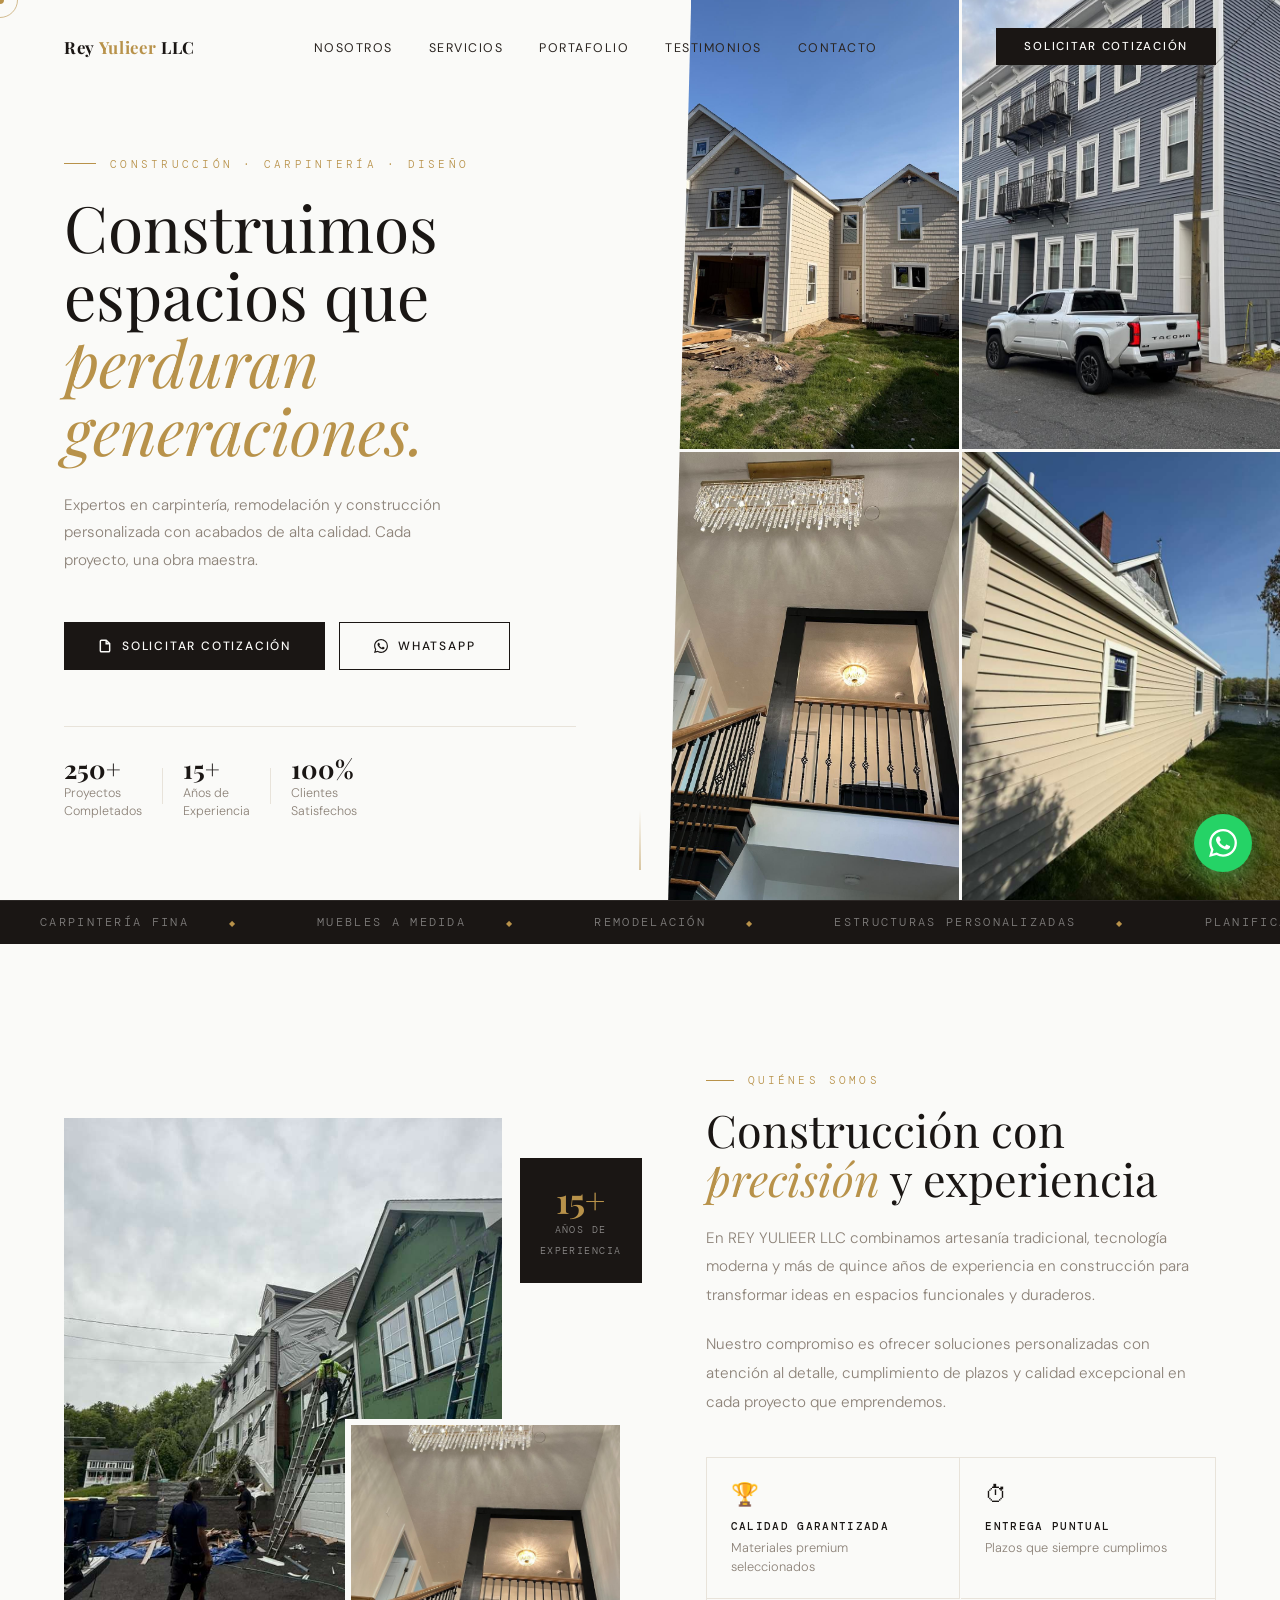
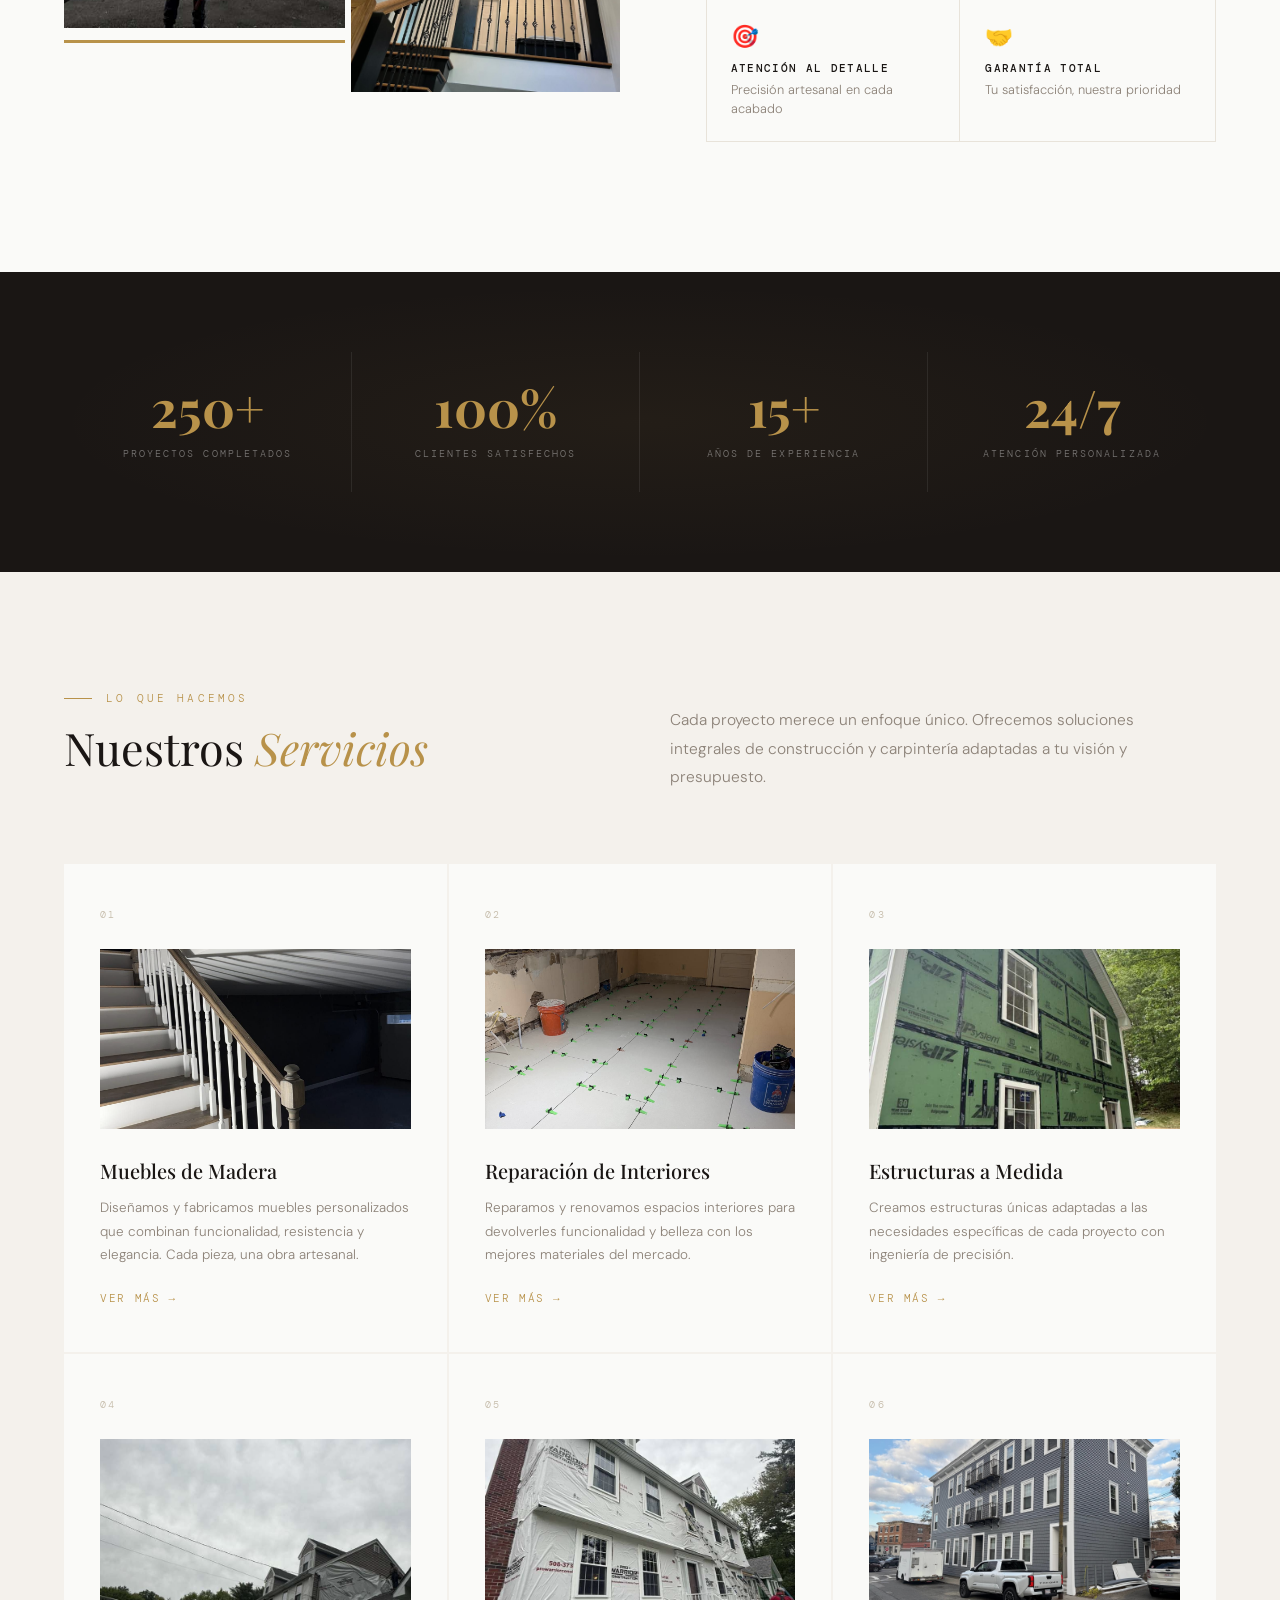
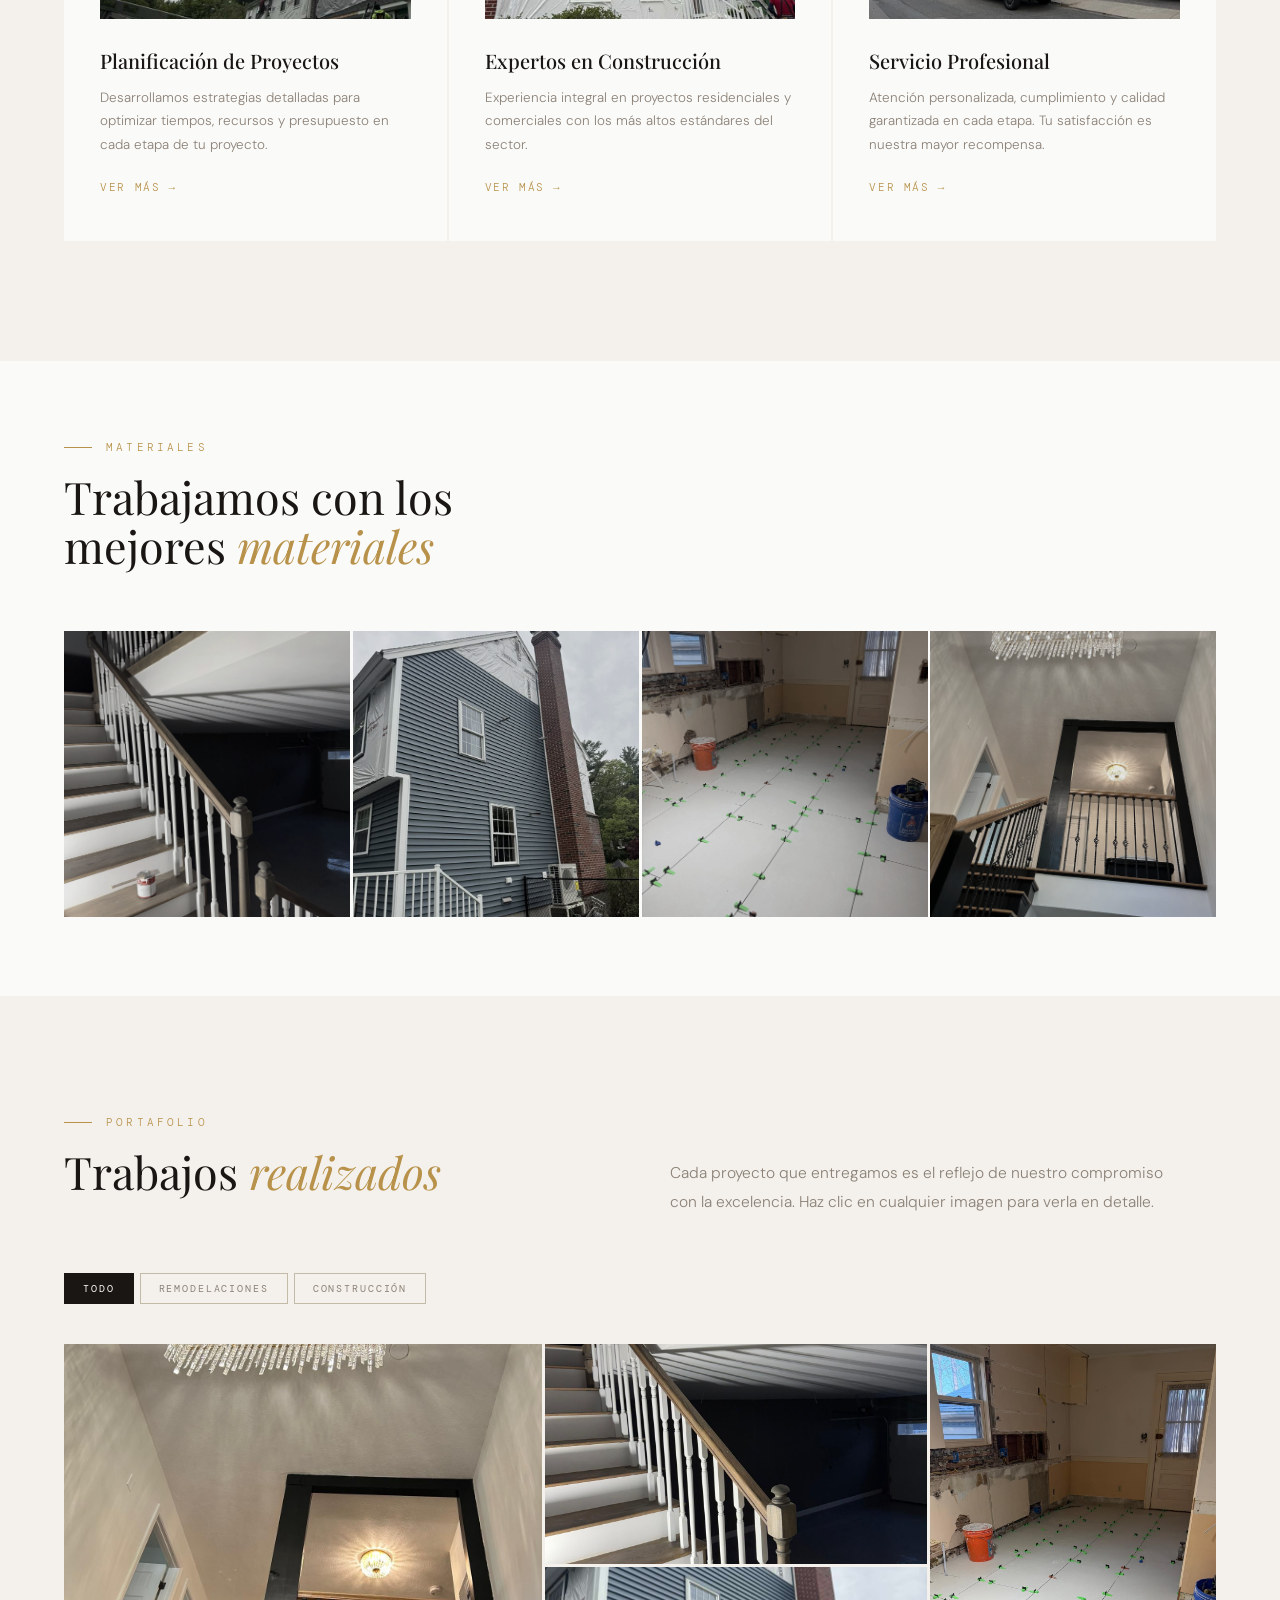
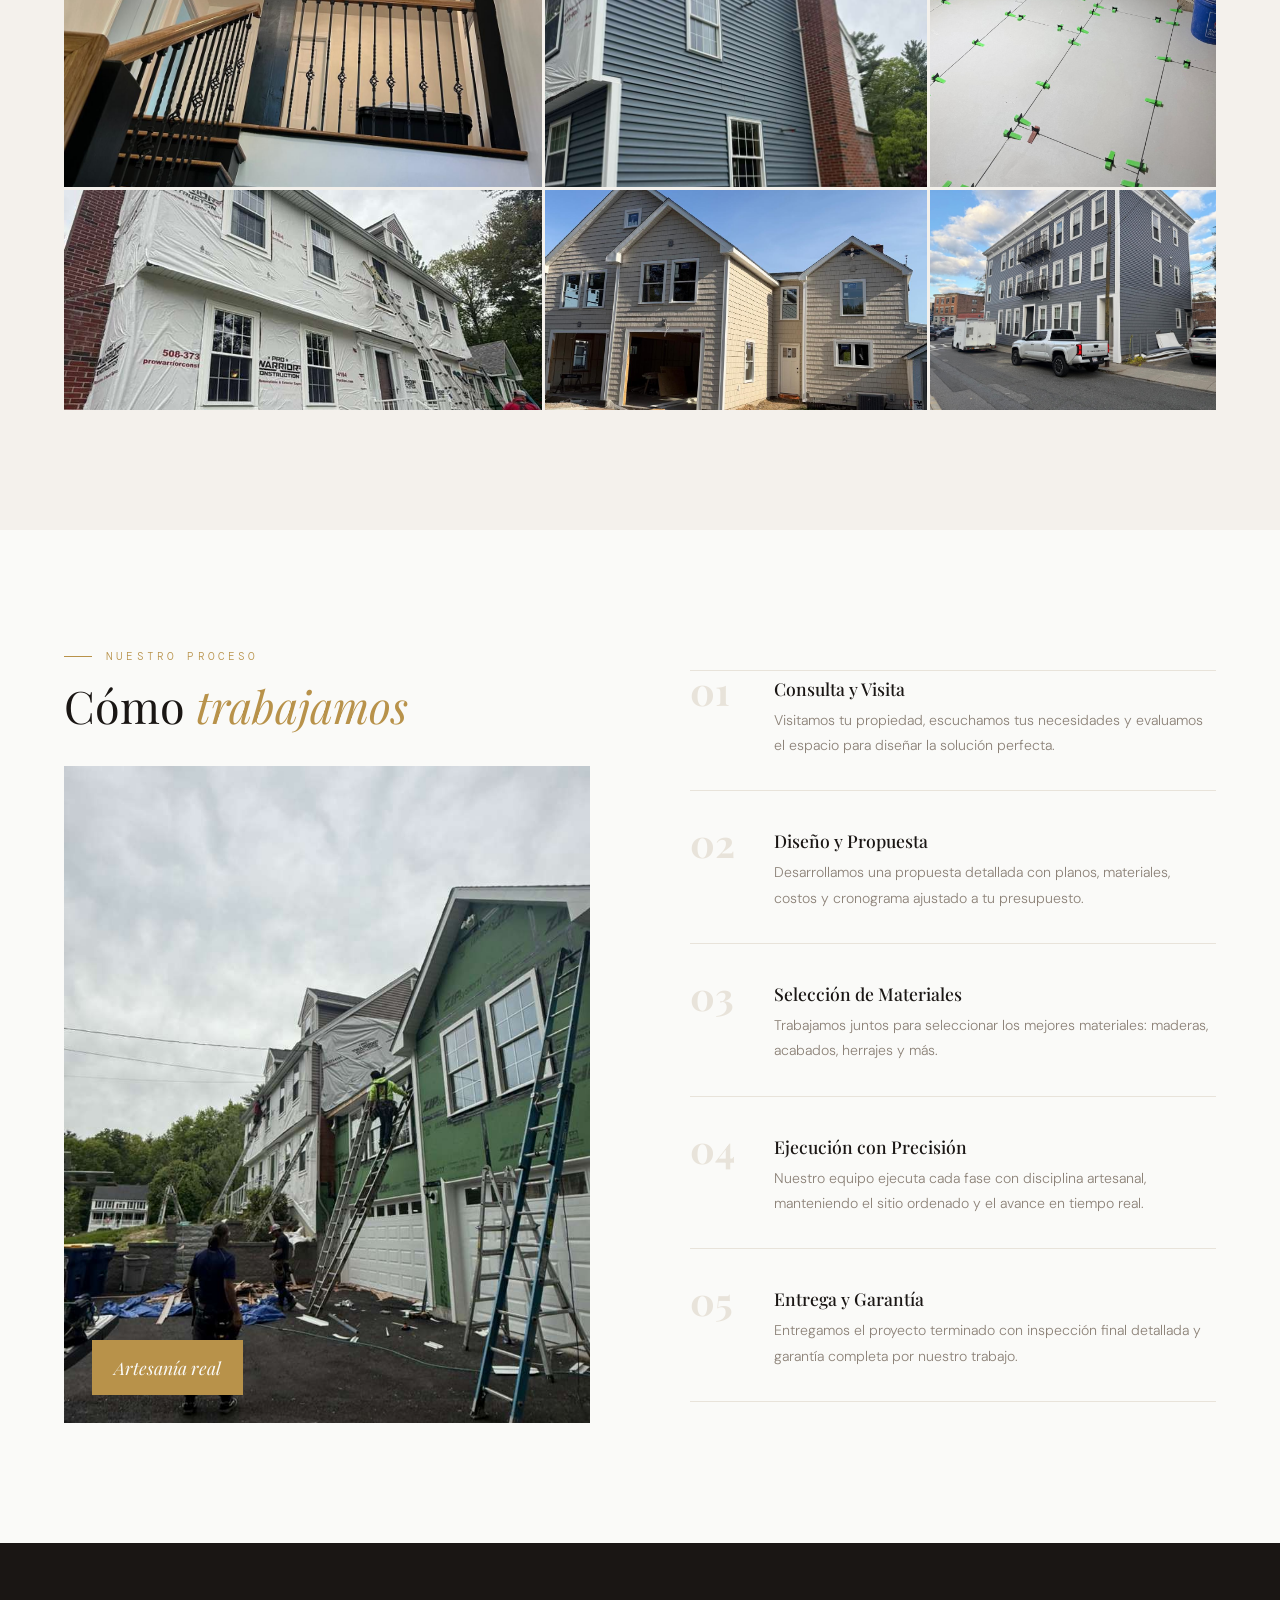
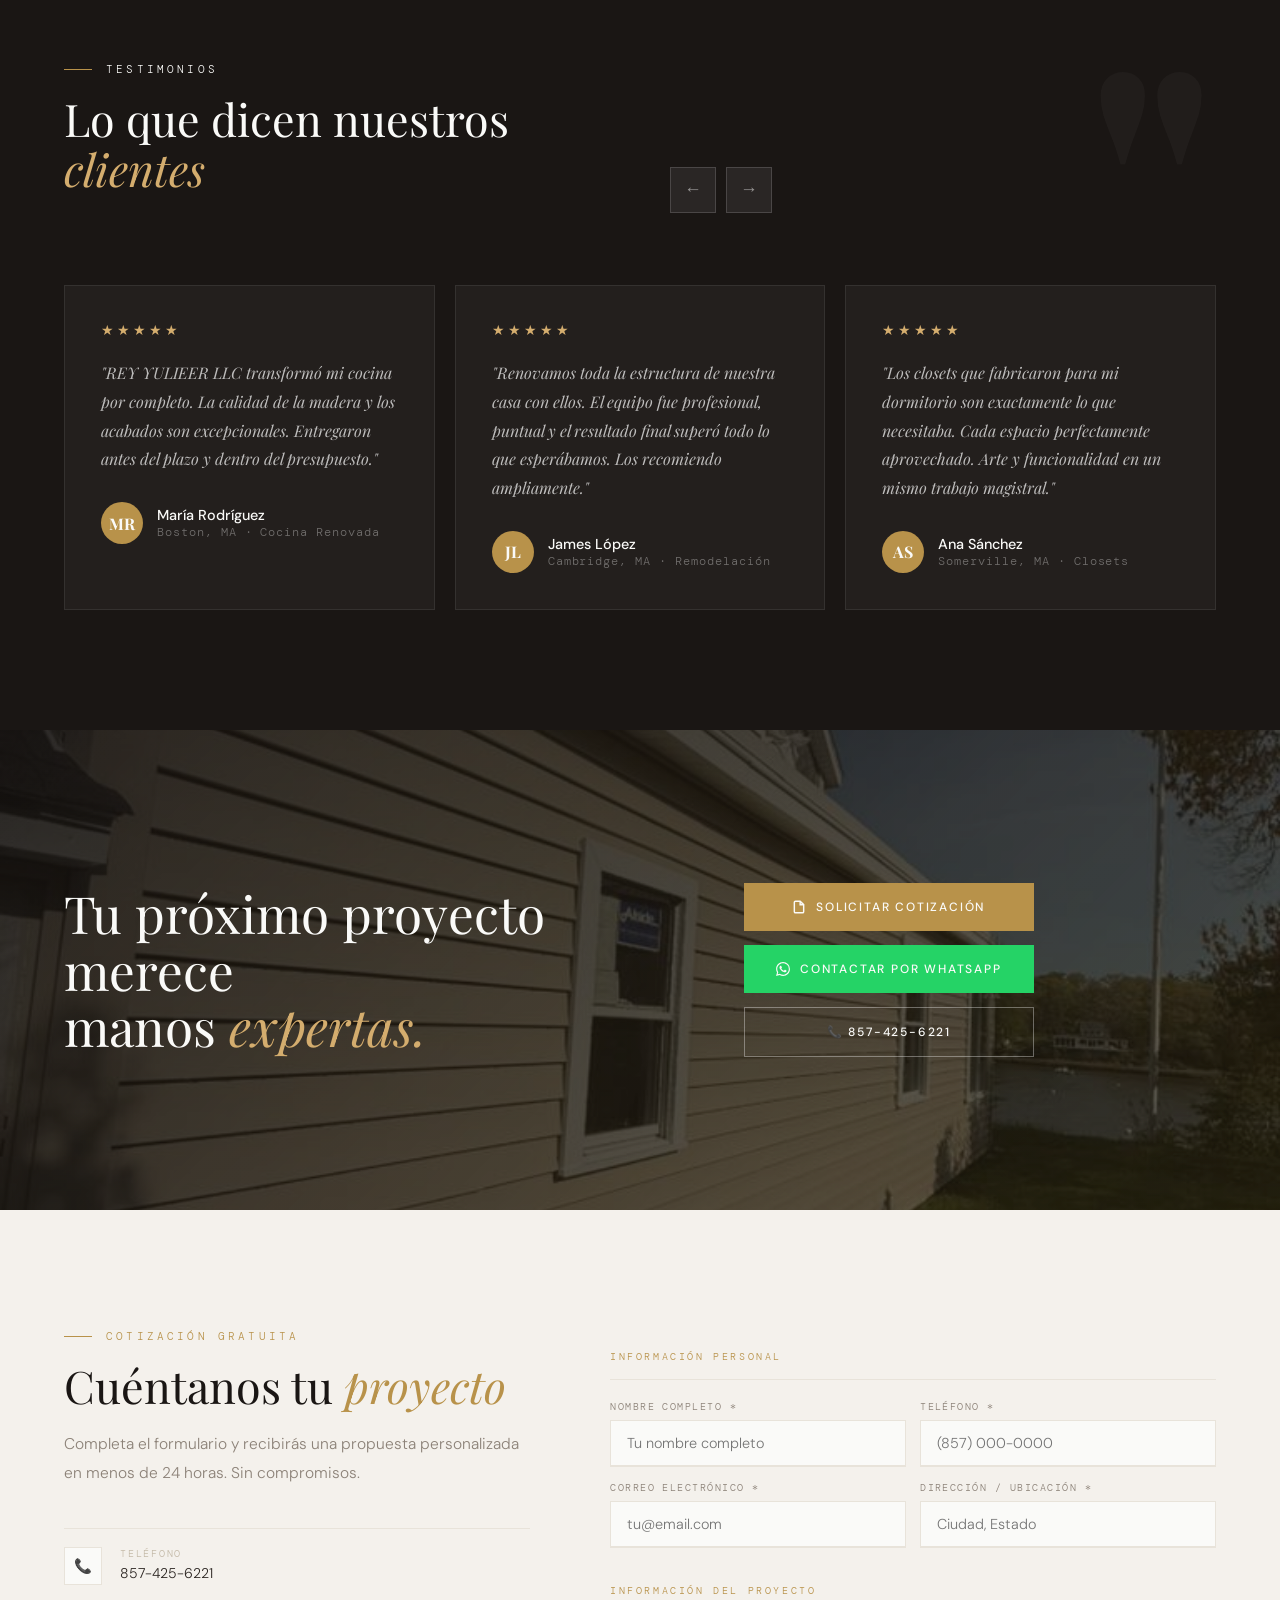
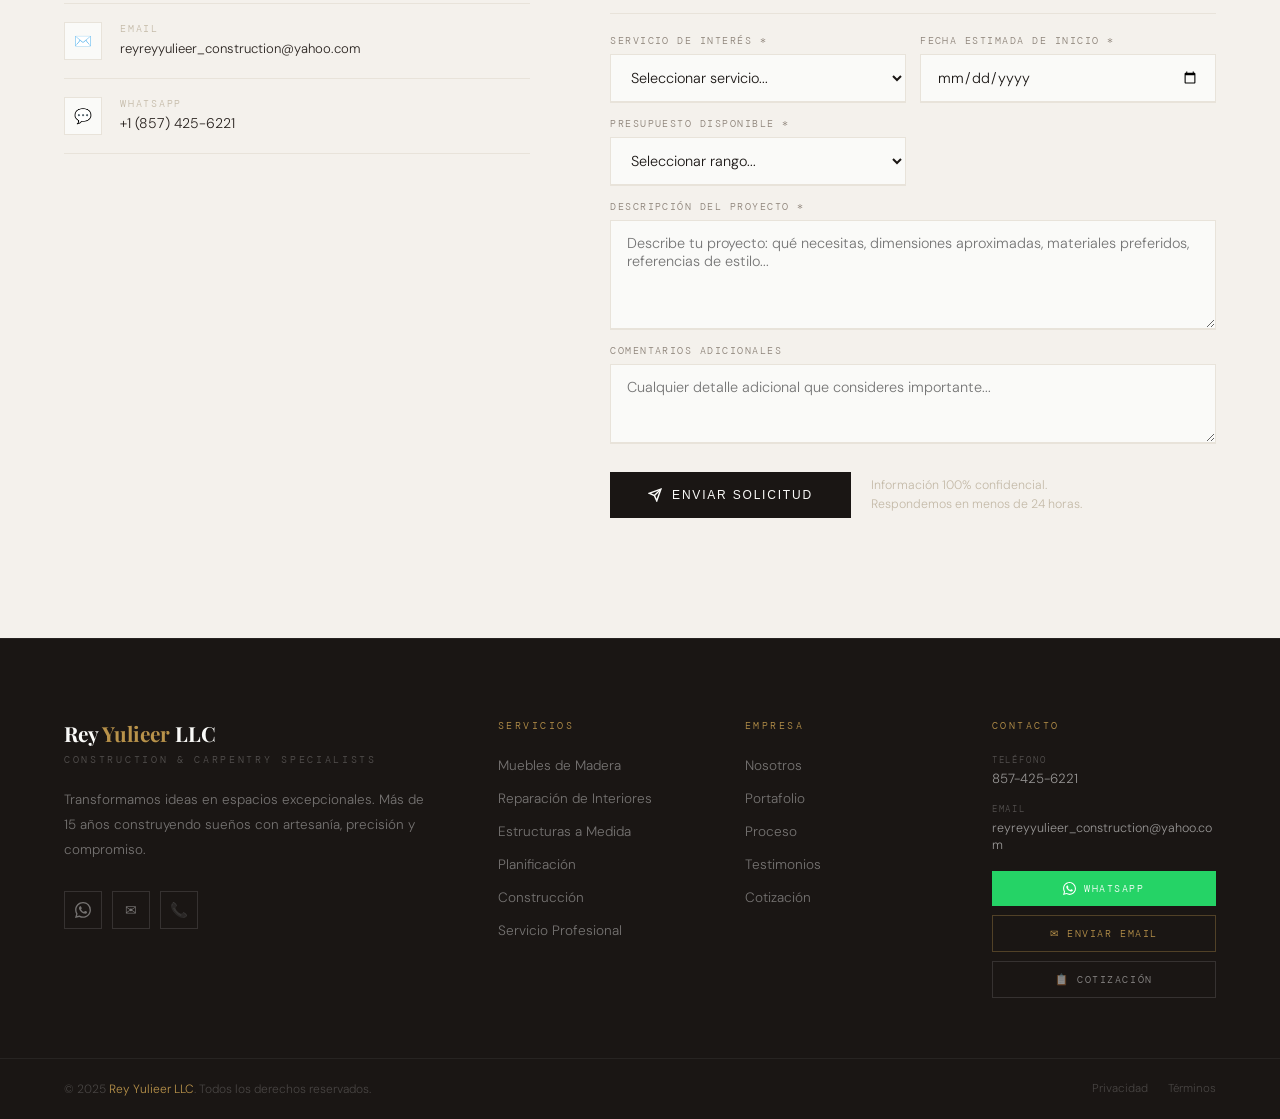
==== rey-yulieer-llc.html @ 39b1c244 "Sitio web REY YULIEER LLC — construcción & carpintería - Página web completa con diseño premium de u" ====
<!DOCTYPE html>
<html lang="es">
<head>
<meta charset="UTF-8">
<meta name="viewport" content="width=device-width, initial-scale=1.0">
<title>REY YULIEER LLC — Construcción & Carpintería de Lujo</title>
<meta name="description" content="Expertos en carpintería, remodelación y construcción personalizada. REY YULIEER LLC — Calidad que perdura.">
<link rel="preconnect" href="https://fonts.googleapis.com">
<link href="https://fonts.googleapis.com/css2?family=Playfair+Display:ital,wght@0,400;0,500;0,700;0,900;1,400;1,700&family=DM+Sans:wght@300;400;500&family=DM+Mono:wght@400;500&display=swap" rel="stylesheet">
<style>
:root {
  --white: #FAFAF8;
  --off: #F4F1EC;
  --light: #E8E3DA;
  --stone: #C4BAA8;
  --mid: #8C8278;
  --dark: #2A2420;
  --charcoal: #1A1614;
  --gold: #B8924A;
  --gold-lt: #D4AD6E;
  --gold-dk: #8A6830;
  --wood: #7A5C3A;
  --concrete: #9A9590;
  --accent: #3D5A47;
}

*, *::before, *::after { box-sizing: border-box; margin: 0; padding: 0; }
html { scroll-behavior: smooth; }

body {
  background: var(--white);
  color: var(--charcoal);
  font-family: 'DM Sans', sans-serif;
  font-weight: 300;
  overflow-x: hidden;
  cursor: none;
}

/* ─── CURSOR ─── */
#cur { position:fixed; width:8px; height:8px; background:var(--gold); border-radius:50%; pointer-events:none; z-index:9999; transform:translate(-50%,-50%); transition:width .25s,height .25s,background .25s; }
#cur2 { position:fixed; width:36px; height:36px; border:1.5px solid var(--gold); border-radius:50%; pointer-events:none; z-index:9998; transform:translate(-50%,-50%); transition:transform .18s ease,width .3s,height .3s,opacity .3s; opacity:.6; }
body:has(a:hover,button:hover) #cur { width:16px; height:16px; background:var(--gold-lt); }
body:has(a:hover,button:hover) #cur2 { width:56px; height:56px; opacity:.3; }

::-webkit-scrollbar { width:2px; }
::-webkit-scrollbar-track { background:var(--off); }
::-webkit-scrollbar-thumb { background:var(--gold); }

/* ─── PROGRESS BAR ─── */
#prog { position:fixed; top:0; left:0; height:2px; background:var(--gold); z-index:10001; width:0%; transition:width .1s linear; }

/* ─── NAV ─── */
nav {
  position:fixed; top:0; left:0; right:0; z-index:1000;
  padding:28px 64px;
  display:flex; align-items:center; justify-content:space-between;
  transition:all .5s cubic-bezier(.22,1,.36,1);
}
nav.s {
  background:rgba(250,250,248,.97);
  backdrop-filter:blur(24px);
  padding:18px 64px;
  box-shadow:0 1px 0 rgba(0,0,0,.07);
}
.logo {
  font-family:'Playfair Display',serif;
  font-size:1.05rem; font-weight:700;
  letter-spacing:.04em; color:var(--charcoal);
  text-decoration:none;
}
.logo span { color:var(--gold); }
.nl { display:flex; gap:36px; list-style:none; }
.nl a {
  font-size:.78rem; font-weight:400;
  letter-spacing:.12em; text-transform:uppercase;
  color:var(--dark); text-decoration:none;
  position:relative; transition:color .3s;
}
.nl a::after { content:''; position:absolute; bottom:-3px; left:0; right:0; height:1px; background:var(--gold); transform:scaleX(0); transition:transform .3s ease; }
.nl a:hover { color:var(--gold); }
.nl a:hover::after { transform:scaleX(1); }
.nav-quote {
  font-size:.72rem; font-weight:500; letter-spacing:.15em; text-transform:uppercase;
  color:var(--white); background:var(--charcoal);
  border:none; padding:11px 28px; cursor:pointer; text-decoration:none;
  transition:background .3s;
}
.nav-quote:hover { background:var(--gold); }
.ham { display:none; flex-direction:column; gap:5px; cursor:pointer; background:none; border:none; padding:4px; }
.ham span { width:26px; height:1.5px; background:var(--charcoal); display:block; transition:all .3s; }

/* ─── HERO ─── */
#hero {
  height:100vh; min-height:680px;
  position:relative; overflow:hidden;
  display:flex;
}

/* Split hero: left text / right image collage */
.hero-left {
  width:50%; display:flex; align-items:flex-end;
  padding:0 64px 80px;
  position:relative; z-index:4;
  background:var(--white);
}
.hero-right {
  width:50%; position:relative; overflow:hidden;
}
.hero-right-inner {
  position:absolute; inset:0;
  display:grid;
  grid-template-columns:1fr 1fr;
  grid-template-rows:1fr 1fr;
  gap:3px;
}
.hi { overflow:hidden; position:relative; }
.hi img {
  width:100%; height:100%; object-fit:cover;
  transform:scale(1.08);
  transition:transform 8s ease;
  animation:kenBurns 8s ease-in-out infinite alternate;
}
.hi:nth-child(2) img { animation-delay:-2s; }
.hi:nth-child(3) img { animation-delay:-4s; }
.hi:nth-child(4) img { animation-delay:-6s; }
@keyframes kenBurns { from{transform:scale(1.08) translate(0,0);} to{transform:scale(1) translate(-1%,-1%);} }

/* Diagonal cut between left/right */
.hero-cut {
  position:absolute; top:0; left:48%; width:6%; height:100%; z-index:5;
  background:var(--white);
  clip-path:polygon(30% 0, 100% 0, 70% 100%, 0% 100%);
}

.hero-eyebrow {
  font-family:'DM Mono', monospace;
  font-size:.68rem; letter-spacing:.3em; text-transform:uppercase;
  color:var(--gold); margin-bottom:22px;
  display:flex; align-items:center; gap:14px;
}
.hero-eyebrow::before { content:''; width:32px; height:1px; background:var(--gold); display:block; }

.hero-h1 {
  font-family:'Playfair Display', serif;
  font-size:clamp(2.8rem,5vw,4.8rem);
  font-weight:400; line-height:1.06;
  color:var(--charcoal); margin-bottom:28px;
}
.hero-h1 em { font-style:italic; color:var(--gold); }

.hero-sub {
  font-size:.95rem; font-weight:300; line-height:1.8;
  color:var(--mid); max-width:380px; margin-bottom:48px;
}

.hero-btns { display:flex; gap:14px; flex-wrap:wrap; margin-bottom:56px; }
.btn-a {
  font-size:.75rem; font-weight:500; letter-spacing:.15em; text-transform:uppercase;
  color:var(--white); background:var(--charcoal);
  border:none; padding:15px 34px; cursor:pointer; text-decoration:none;
  transition:all .3s; display:inline-flex; align-items:center; gap:10px;
}
.btn-a:hover { background:var(--gold); transform:translateY(-2px); box-shadow:0 10px 30px rgba(184,146,74,.25); }
.btn-b {
  font-size:.75rem; font-weight:500; letter-spacing:.15em; text-transform:uppercase;
  color:var(--charcoal); background:transparent;
  border:1.5px solid var(--charcoal); padding:15px 34px; cursor:pointer; text-decoration:none;
  transition:all .3s; display:inline-flex; align-items:center; gap:10px;
}
.btn-b:hover { border-color:var(--gold); color:var(--gold); transform:translateY(-2px); }

.hero-trust {
  display:flex; align-items:center; gap:20px;
  padding-top:24px; border-top:1px solid var(--light);
}
.trust-num {
  font-family:'Playfair Display', serif;
  font-size:1.6rem; font-weight:700; color:var(--charcoal);
}
.trust-txt { font-size:.78rem; color:var(--mid); line-height:1.4; }
.trust-div { width:1px; height:36px; background:var(--light); }

/* Animated scroll arrow */
.hero-scroll-hint {
  position:absolute; bottom:30px; left:50%; transform:translateX(-50%);
  z-index:6; display:flex; flex-direction:column; align-items:center; gap:8px;
}
.scroll-arrow { width:1px; height:60px; background:linear-gradient(to bottom,transparent,var(--gold)); animation:arrowPulse 2s ease-in-out infinite; }
@keyframes arrowPulse { 0%,100%{opacity:.3;transform:scaleY(0.8)} 50%{opacity:1;transform:scaleY(1)} }

/* Hero entry animations */
.hero-left .hero-eyebrow { animation:fadeUp .9s .3s both; }
.hero-left .hero-h1 { animation:fadeUp 1s .5s both; }
.hero-left .hero-sub { animation:fadeUp .9s .7s both; }
.hero-left .hero-btns { animation:fadeUp .9s .9s both; }
.hero-left .hero-trust { animation:fadeUp .9s 1.1s both; }
.hero-right-inner .hi { animation:fadeRight 1.2s calc(.2s * var(--i)) both; }
@keyframes fadeUp { from{opacity:0;transform:translateY(28px)} to{opacity:1;transform:translateY(0)} }
@keyframes fadeRight { from{opacity:0;transform:translateX(24px)} to{opacity:1;transform:translateX(0)} }

/* ─── MARQUEE TICKER ─── */
.ticker {
  background:var(--charcoal); padding:14px 0; overflow:hidden;
  border-top:1px solid rgba(255,255,255,.08);
}
.ticker-track {
  display:flex; gap:0; width:max-content;
  animation:ticker 25s linear infinite;
}
@keyframes ticker { from{transform:translateX(0)} to{transform:translateX(-50%)} }
.ticker-item {
  font-family:'DM Mono',monospace;
  font-size:.72rem; letter-spacing:.2em; text-transform:uppercase;
  color:rgba(255,255,255,.45); white-space:nowrap; padding:0 40px;
  display:flex; align-items:center; gap:40px;
}
.ticker-item::after { content:'◆'; color:var(--gold); font-size:.5rem; }

/* ─── SHARED STYLES ─── */
.section-eyebrow {
  font-family:'DM Mono',monospace;
  font-size:.66rem; letter-spacing:.3em; text-transform:uppercase;
  color:var(--gold); display:flex; align-items:center; gap:14px;
  margin-bottom:18px;
}
.section-eyebrow::before { content:''; width:28px; height:1px; background:var(--gold); display:block; }
.section-h2 {
  font-family:'Playfair Display',serif;
  font-size:clamp(2.2rem,3.5vw,3.6rem);
  font-weight:400; line-height:1.1;
  color:var(--charcoal); margin-bottom:20px;
}
.section-h2 em { font-style:italic; color:var(--gold); }
.section-lead {
  font-size:.97rem; font-weight:300; line-height:1.85;
  color:var(--mid); max-width:520px;
}

.reveal { opacity:0; transform:translateY(24px); transition:opacity .8s ease,transform .8s ease; }
.reveal.vis { opacity:1; transform:translateY(0); }
.reveal.vis.d1 { transition-delay:.1s; }
.reveal.vis.d2 { transition-delay:.2s; }
.reveal.vis.d3 { transition-delay:.3s; }
.reveal.vis.d4 { transition-delay:.4s; }
.reveal.vis.d5 { transition-delay:.5s; }

/* ─── ABOUT ─── */
#about {
  padding:120px 64px;
  display:grid; grid-template-columns:1.1fr 1fr;
  gap:80px; align-items:center;
  background:var(--white);
}
.about-images {
  position:relative; height:580px;
}
.about-img-main {
  position:absolute; top:0; left:0;
  width:78%; height:88%;
  overflow:hidden;
}
.about-img-main img {
  width:100%; height:100%; object-fit:cover;
  transition:transform 6s ease;
}
.about-img-main:hover img { transform:scale(1.04); }
.about-img-sec {
  position:absolute; bottom:0; right:0;
  width:50%; height:48%;
  overflow:hidden;
  border:6px solid var(--white);
}
.about-img-sec img { width:100%; height:100%; object-fit:cover; }
.about-badge {
  position:absolute; top:40px; right:-16px;
  background:var(--charcoal); padding:24px 20px;
  text-align:center; z-index:3;
}
.about-badge-num {
  font-family:'Playfair Display',serif;
  font-size:2.2rem; font-weight:700; color:var(--gold);
  line-height:1; display:block;
}
.about-badge-txt {
  font-family:'DM Mono',monospace;
  font-size:.6rem; letter-spacing:.15em; text-transform:uppercase;
  color:rgba(255,255,255,.5); margin-top:4px;
}
.about-gold-line {
  position:absolute; bottom:55px; left:0;
  width:50%; height:3px; background:var(--gold);
}

.about-text { padding:10px 0; }
.about-body { font-size:.95rem; font-weight:300; line-height:1.9; color:var(--mid); margin-bottom:20px; }
.about-features {
  display:grid; grid-template-columns:1fr 1fr;
  gap:1px; margin-top:40px;
  border:1px solid var(--light);
}
.af {
  padding:22px 24px;
  border-right:1px solid var(--light);
  border-bottom:1px solid var(--light);
  background:var(--white);
  transition:background .3s;
}
.af:nth-child(2n) { border-right:none; }
.af:nth-child(3),.af:nth-child(4) { border-bottom:none; }
.af:hover { background:var(--off); }
.af-icon { font-size:1.4rem; margin-bottom:10px; }
.af-t {
  font-family:'DM Mono',monospace;
  font-size:.7rem; font-weight:500; letter-spacing:.12em; text-transform:uppercase;
  color:var(--charcoal); margin-bottom:5px;
}
.af-d { font-size:.8rem; color:var(--mid); line-height:1.5; }

/* ─── STATS ─── */
#stats {
  background:var(--charcoal);
  padding:80px 64px;
  display:grid; grid-template-columns:repeat(4,1fr);
  position:relative; overflow:hidden;
}
#stats::before {
  content:'';
  position:absolute; inset:0;
  background:radial-gradient(ellipse at 50% 50%, rgba(184,146,74,.06) 0%, transparent 65%);
}
.stat {
  padding:30px 40px;
  border-right:1px solid rgba(255,255,255,.08);
  text-align:center; position:relative; z-index:1;
}
.stat:last-child { border-right:none; }
.stat-n {
  font-family:'Playfair Display',serif;
  font-size:3.2rem; font-weight:700; color:var(--gold);
  line-height:1; display:block; margin-bottom:8px;
}
.stat-l {
  font-family:'DM Mono',monospace;
  font-size:.65rem; letter-spacing:.2em; text-transform:uppercase;
  color:rgba(255,255,255,.4);
}

/* ─── SERVICES ─── */
#services {
  padding:120px 64px;
  background:var(--off);
}
.services-top {
  display:grid; grid-template-columns:1fr 1fr;
  gap:60px; align-items:end; margin-bottom:72px;
}
.services-grid {
  display:grid; grid-template-columns:repeat(3,1fr);
  gap:2px;
}
.svc {
  background:var(--white);
  padding:44px 36px;
  position:relative; overflow:hidden;
  transition:all .4s cubic-bezier(.22,1,.36,1);
  cursor:pointer;
  border-bottom:3px solid transparent;
}
.svc::after {
  content:'';
  position:absolute; inset:0;
  background:var(--charcoal); opacity:0;
  transition:opacity .4s;
  z-index:0;
}
.svc:hover { border-bottom-color:var(--gold); transform:translateY(-4px); box-shadow:0 20px 60px rgba(0,0,0,.12); }
.svc:hover .svc-n,.svc:hover .svc-d { color:var(--charcoal); }
.svc-num {
  font-family:'DM Mono',monospace;
  font-size:.6rem; letter-spacing:.25em;
  color:var(--stone); margin-bottom:28px;
  position:relative; z-index:1;
}
.svc-img {
  width:100%; height:180px; overflow:hidden; margin-bottom:28px;
  position:relative; z-index:1;
}
.svc-img img {
  width:100%; height:100%; object-fit:cover;
  transition:transform .6s ease;
  filter:grayscale(20%);
}
.svc:hover .svc-img img { transform:scale(1.06); filter:grayscale(0%); }
.svc-n {
  font-family:'Playfair Display',serif;
  font-size:1.25rem; font-weight:500; color:var(--charcoal);
  margin-bottom:12px; transition:color .4s;
  position:relative; z-index:1;
}
.svc-d {
  font-size:.84rem; font-weight:300; line-height:1.75;
  color:var(--mid); margin-bottom:24px;
  transition:color .4s;
  position:relative; z-index:1;
}
.svc-arrow {
  font-family:'DM Mono',monospace;
  font-size:.68rem; letter-spacing:.15em; text-transform:uppercase;
  color:var(--gold); display:flex; align-items:center; gap:8px;
  transition:gap .3s;
  position:relative; z-index:1;
}
.svc:hover .svc-arrow { gap:14px; }

/* ─── MATERIALS STRIP ─── */
#materials {
  background:var(--white);
  padding:80px 64px;
}
.mat-h { max-width:600px; margin-bottom:60px; }
.mat-grid {
  display:grid; grid-template-columns:repeat(4,1fr);
  gap:3px;
}
.mat-item {
  position:relative; overflow:hidden; aspect-ratio:1;
  cursor:pointer;
}
.mat-item img {
  width:100%; height:100%; object-fit:cover;
  filter:grayscale(40%) brightness(.9);
  transition:all .5s ease;
}
.mat-item:hover img { filter:grayscale(0%) brightness(1); transform:scale(1.08); }
.mat-label {
  position:absolute; bottom:0; left:0; right:0;
  background:linear-gradient(to top, rgba(26,22,20,.9), transparent);
  padding:20px 14px 12px;
  font-family:'DM Mono',monospace;
  font-size:.62rem; letter-spacing:.18em; text-transform:uppercase;
  color:rgba(255,255,255,.8);
  transform:translateY(4px); opacity:0;
  transition:all .4s;
}
.mat-item:hover .mat-label { opacity:1; transform:translateY(0); }

/* ─── PORTFOLIO ─── */
#portfolio {
  padding:120px 64px;
  background:var(--off);
}
.port-top {
  display:grid; grid-template-columns:1fr 1fr;
  gap:60px; align-items:end; margin-bottom:56px;
}
.port-filters {
  display:flex; gap:6px; flex-wrap:wrap; margin-bottom:40px;
}
.pf {
  font-family:'DM Mono',monospace;
  font-size:.65rem; letter-spacing:.18em; text-transform:uppercase;
  padding:8px 18px; cursor:pointer;
  background:transparent; border:1px solid var(--stone);
  color:var(--mid); transition:all .3s;
}
.pf.on,.pf:hover { background:var(--charcoal); color:var(--white); border-color:var(--charcoal); }

/* Masonry-like grid */
.port-grid {
  display:grid;
  grid-template-columns:repeat(12,1fr);
  grid-template-rows:repeat(3,220px);
  gap:3px;
}
.pi { position:relative; overflow:hidden; cursor:pointer; }
.pi img {
  width:100%; height:100%; object-fit:cover;
  transition:transform .7s cubic-bezier(.22,1,.36,1);
}
.pi:hover img { transform:scale(1.07); }
.pi:nth-child(1) { grid-column:span 5; grid-row:span 2; }
.pi:nth-child(2) { grid-column:span 4; grid-row:span 1; }
.pi:nth-child(3) { grid-column:span 3; grid-row:span 2; }
.pi:nth-child(4) { grid-column:span 4; grid-row:span 1; }
.pi:nth-child(5) { grid-column:span 5; grid-row:span 1; }
.pi:nth-child(6) { grid-column:span 4; grid-row:span 1; }
.pi:nth-child(7) { grid-column:span 3; grid-row:span 1; }

.pi-ov {
  position:absolute; inset:0;
  background:linear-gradient(to top, rgba(26,22,20,.85) 0%, rgba(26,22,20,.2) 50%, transparent 100%);
  display:flex; align-items:flex-end; padding:24px;
  opacity:0; transition:opacity .4s;
}
.pi:hover .pi-ov { opacity:1; }
.pi-cat {
  font-family:'DM Mono',monospace;
  font-size:.6rem; letter-spacing:.2em; text-transform:uppercase;
  color:var(--gold); margin-bottom:5px;
}
.pi-title {
  font-family:'Playfair Display',serif;
  font-size:1.2rem; color:var(--white);
}
.pi-expand {
  position:absolute; top:16px; right:16px;
  width:38px; height:38px; background:var(--white);
  border:none; font-size:.9rem; cursor:pointer;
  display:flex; align-items:center; justify-content:center;
  opacity:0; transition:opacity .4s; color:var(--charcoal);
}
.pi:hover .pi-expand { opacity:1; }

/* ─── PROCESS ─── */
#process {
  padding:120px 64px;
  background:var(--white);
}
.process-wrap {
  display:grid; grid-template-columns:1fr 1fr;
  gap:100px; align-items:start;
}
.process-left { position:sticky; top:120px; }
.process-img {
  width:100%; aspect-ratio:4/5; overflow:hidden; position:relative;
}
.process-img img { position:absolute; inset:0; width:100%; height:100%; object-fit:cover; object-position:center; }
.process-img-badge {
  position:absolute; bottom:28px; left:28px;
  background:var(--gold); padding:16px 22px;
  font-family:'Playfair Display',serif;
  font-size:1.1rem; font-style:italic; color:var(--white);
}
.process-steps { padding-top:20px; }
.step {
  padding:32px 0;
  border-bottom:1px solid var(--light);
  display:flex; gap:28px; align-items:flex-start;
  transition:padding .3s;
}
.step:first-child { padding-top:0; border-top:1px solid var(--light); }
.step-num {
  font-family:'Playfair Display',serif;
  font-size:2.4rem; font-weight:700;
  color:var(--light); line-height:1;
  min-width:56px; transition:color .3s;
}
.step:hover .step-num { color:var(--gold); }
.step-t {
  font-family:'Playfair Display',serif;
  font-size:1.1rem; font-weight:500; color:var(--charcoal);
  margin-bottom:8px; margin-top:6px;
}
.step-d { font-size:.88rem; font-weight:300; color:var(--mid); line-height:1.8; }

/* ─── TESTIMONIALS ─── */
#testimonials {
  padding:120px 64px;
  background:var(--charcoal);
  position:relative; overflow:hidden;
}
#testimonials::before {
  content:'"';
  position:absolute; right:64px; top:64px;
  font-family:'Playfair Display',serif;
  font-size:22rem; font-weight:700; line-height:1;
  color:rgba(255,255,255,.03); pointer-events:none;
}
.test-top {
  display:grid; grid-template-columns:1fr 1fr;
  gap:60px; align-items:end; margin-bottom:72px;
}
.test-top .section-eyebrow,.test-top .section-h2 { color:var(--white); }
.test-top .section-h2 em { color:var(--gold-lt); }
.test-nav { display:flex; gap:10px; align-self:flex-end; }
.tn-btn {
  width:46px; height:46px; background:rgba(255,255,255,.07);
  border:1px solid rgba(255,255,255,.15); cursor:pointer;
  font-size:1.1rem; color:rgba(255,255,255,.5);
  transition:all .3s; display:flex; align-items:center; justify-content:center;
}
.tn-btn:hover { background:var(--gold); border-color:var(--gold); color:var(--white); }
.test-grid {
  display:grid; grid-template-columns:repeat(3,1fr);
  gap:20px;
}
.tc {
  background:rgba(255,255,255,.04);
  border:1px solid rgba(255,255,255,.08);
  padding:36px; position:relative;
  transition:all .4s;
}
.tc:hover { background:rgba(255,255,255,.07); border-color:rgba(184,146,74,.3); }
.tc-stars { color:var(--gold-lt); font-size:.85rem; letter-spacing:3px; margin-bottom:20px; }
.tc-text {
  font-family:'Playfair Display',serif;
  font-size:1rem; font-style:italic;
  font-weight:400; line-height:1.8;
  color:rgba(255,255,255,.7); margin-bottom:28px;
}
.tc-author { display:flex; align-items:center; gap:14px; }
.tc-av {
  width:42px; height:42px; border-radius:50%;
  background:var(--gold); display:flex; align-items:center; justify-content:center;
  font-family:'Playfair Display',serif; font-size:1rem; font-weight:700; color:var(--white);
}
.tc-name { font-size:.9rem; font-weight:500; color:var(--white); }
.tc-role { font-size:.75rem; color:rgba(255,255,255,.35); font-family:'DM Mono',monospace; letter-spacing:.08em; }

/* ─── CTA BAND ─── */
#ctaband {
  position:relative; overflow:hidden;
  height:480px;
}
.ctab-bg { position:absolute; inset:0; z-index:0; }
.ctab-bg img { width:100%; height:100%; object-fit:cover; filter:brightness(.35); }
.ctab-overlay {
  position:absolute; inset:0; z-index:1;
  background:linear-gradient(135deg, rgba(26,22,20,.7) 0%, rgba(184,146,74,.15) 100%);
}
.ctab-content {
  position:relative; z-index:2;
  height:100%; display:flex; align-items:center;
  padding:0 64px;
  gap:80px;
}
.ctab-h {
  font-family:'Playfair Display',serif;
  font-size:clamp(2rem,4vw,3.4rem);
  font-weight:400; line-height:1.1; color:var(--white);
  max-width:600px;
}
.ctab-h em { font-style:italic; color:var(--gold-lt); }
.ctab-actions { display:flex; flex-direction:column; gap:14px; min-width:240px; }
.ctab-btn {
  font-size:.75rem; font-weight:500; letter-spacing:.15em; text-transform:uppercase;
  padding:16px 32px; cursor:pointer; text-decoration:none;
  display:flex; align-items:center; gap:10px; justify-content:center;
  transition:all .3s;
}
.ctab-btn.primary { background:var(--gold); color:var(--white); border:none; }
.ctab-btn.primary:hover { background:var(--gold-lt); transform:translateY(-2px); }
.ctab-btn.wa { background:#25D366; color:var(--white); border:none; }
.ctab-btn.wa:hover { background:#20bf5a; transform:translateY(-2px); }
.ctab-btn.outline { background:transparent; color:var(--white); border:1.5px solid rgba(255,255,255,.35); }
.ctab-btn.outline:hover { border-color:var(--gold); color:var(--gold); }

/* ─── FORM ─── */
#form-sec {
  padding:120px 64px;
  background:var(--off);
  display:grid; grid-template-columns:1fr 1.3fr;
  gap:80px; align-items:start;
}
.form-left { position:sticky; top:110px; }
.form-left .section-lead { margin-bottom:40px; }
.contact-block { margin-top:40px; }
.cbi {
  display:flex; gap:18px; align-items:flex-start;
  padding:18px 0; border-bottom:1px solid var(--light);
}
.cbi:first-child { border-top:1px solid var(--light); }
.cbi-ic {
  width:38px; height:38px; min-width:38px;
  border:1px solid var(--light);
  display:flex; align-items:center; justify-content:center;
  font-size:.9rem; background:var(--white);
}
.cbi-l {
  font-family:'DM Mono',monospace;
  font-size:.62rem; letter-spacing:.18em; text-transform:uppercase;
  color:var(--stone); margin-bottom:4px;
}
.cbi-v { font-size:.88rem; color:var(--dark); }
.cbi-v a { color:inherit; text-decoration:none; transition:color .3s; }
.cbi-v a:hover { color:var(--gold); }

.qf { }
.fg-section {
  font-family:'DM Mono',monospace;
  font-size:.65rem; letter-spacing:.25em; text-transform:uppercase;
  color:var(--gold); padding:20px 0 16px;
  border-bottom:1px solid var(--light);
  margin-bottom:20px; margin-top:16px;
}
.fg-section:first-child { margin-top:0; }
.fg { display:grid; grid-template-columns:1fr 1fr; gap:14px; }
.fgi { display:flex; flex-direction:column; gap:7px; }
.fgi.full { grid-column:span 2; }
label {
  font-family:'DM Mono',monospace;
  font-size:.62rem; letter-spacing:.15em; text-transform:uppercase;
  color:var(--mid);
}
input, select, textarea {
  background:var(--white);
  border:1px solid var(--light);
  border-bottom:2px solid var(--light);
  color:var(--charcoal); padding:13px 16px;
  font-family:'DM Sans',sans-serif; font-size:.9rem; font-weight:300;
  outline:none; transition:all .3s; width:100%;
}
input:focus, select:focus, textarea:focus {
  border-color:var(--gold);
  border-bottom-color:var(--gold);
  box-shadow:0 4px 12px rgba(184,146,74,.08);
}
select option { background:var(--white); }
textarea { resize:vertical; min-height:110px; }
.f-submit { margin-top:28px; display:flex; align-items:center; gap:20px; }
.fsb {
  font-size:.75rem; font-weight:500; letter-spacing:.15em; text-transform:uppercase;
  color:var(--white); background:var(--charcoal);
  border:none; padding:16px 38px; cursor:pointer;
  transition:all .3s; display:inline-flex; align-items:center; gap:10px;
}
.fsb:hover { background:var(--gold); transform:translateY(-2px); box-shadow:0 10px 28px rgba(184,146,74,.2); }
.f-note { font-size:.77rem; color:var(--stone); line-height:1.5; }
#fsuccess {
  display:none; margin-top:16px;
  padding:18px 22px;
  background:rgba(61,90,71,.08); border-left:3px solid var(--accent);
  font-family:'DM Mono',monospace; font-size:.8rem;
  color:var(--accent); letter-spacing:.05em;
}

/* ─── FOOTER ─── */
footer {
  background:var(--charcoal);
  border-top:1px solid rgba(255,255,255,.06);
}
.footer-main {
  padding:80px 64px 60px;
  display:grid; grid-template-columns:2fr 1fr 1fr 1.2fr;
  gap:60px;
}
.fl-brand {
  font-family:'Playfair Display',serif;
  font-size:1.3rem; font-weight:700; color:var(--white);
  margin-bottom:6px;
}
.fl-brand span { color:var(--gold); }
.fl-sub {
  font-family:'DM Mono',monospace;
  font-size:.6rem; letter-spacing:.28em; text-transform:uppercase;
  color:rgba(255,255,255,.25); margin-bottom:22px;
}
.fl-desc { font-size:.84rem; color:rgba(255,255,255,.4); line-height:1.85; margin-bottom:28px; }
.fl-icons { display:flex; gap:10px; }
.fli {
  width:38px; height:38px;
  border:1px solid rgba(255,255,255,.12);
  display:flex; align-items:center; justify-content:center;
  text-decoration:none; color:rgba(255,255,255,.4); font-size:.9rem;
  transition:all .3s;
}
.fli:hover { border-color:var(--gold); color:var(--gold); }
.fc-title {
  font-family:'DM Mono',monospace;
  font-size:.62rem; letter-spacing:.25em; text-transform:uppercase;
  color:var(--gold); margin-bottom:22px;
}
.fc-links { list-style:none; display:flex; flex-direction:column; gap:12px; }
.fc-links a {
  font-size:.85rem; color:rgba(255,255,255,.4);
  text-decoration:none; transition:color .3s;
}
.fc-links a:hover { color:var(--gold-lt); }
.fc-citem { margin-bottom:16px; }
.fc-cl {
  font-family:'DM Mono',monospace;
  font-size:.58rem; letter-spacing:.2em; text-transform:uppercase;
  color:rgba(255,255,255,.25); margin-bottom:4px;
}
.fc-cv { font-size:.83rem; color:rgba(255,255,255,.55); }
.fc-cv a { color:inherit; text-decoration:none; transition:color .3s; }
.fc-cv a:hover { color:var(--gold-lt); }
.fc-btns { display:flex; flex-direction:column; gap:9px; margin-top:18px; }
.fc-btn {
  font-family:'DM Mono',monospace;
  font-size:.65rem; letter-spacing:.15em; text-transform:uppercase;
  padding:11px 18px; cursor:pointer; text-decoration:none;
  display:flex; align-items:center; justify-content:center; gap:8px;
  transition:all .3s;
}
.fc-btn.wa { background:#25D366; color:#fff; border:none; }
.fc-btn.wa:hover { background:#20bf5a; }
.fc-btn.em { background:transparent; color:var(--gold); border:1px solid rgba(184,146,74,.35); }
.fc-btn.em:hover { background:var(--gold); color:var(--white); }
.fc-btn.qt { background:transparent; color:rgba(255,255,255,.5); border:1px solid rgba(255,255,255,.12); }
.fc-btn.qt:hover { border-color:var(--gold); color:var(--gold); }

.footer-bottom {
  border-top:1px solid rgba(255,255,255,.06);
  padding:22px 64px;
  display:flex; align-items:center; justify-content:space-between;
  flex-wrap:wrap; gap:12px;
}
.fb-copy { font-size:.75rem; color:rgba(255,255,255,.2); }
.fb-copy span { color:var(--gold); }
.fb-legal { display:flex; gap:20px; }
.fb-legal a { font-size:.72rem; color:rgba(255,255,255,.2); text-decoration:none; transition:color .3s; }
.fb-legal a:hover { color:var(--gold); }

/* ─── WHATSAPP FLOAT ─── */
.waf {
  position:fixed; bottom:28px; right:28px; z-index:9997;
  display:flex; align-items:center; gap:12px;
}
.waf-label {
  background:var(--charcoal); color:var(--white);
  padding:9px 18px;
  font-family:'DM Mono',monospace; font-size:.67rem; letter-spacing:.12em;
  white-space:nowrap; border:1px solid rgba(255,255,255,.08);
  opacity:0; transform:translateX(8px); transition:all .3s; pointer-events:none;
}
.waf:hover .waf-label { opacity:1; transform:translateX(0); }
.waf-btn {
  width:58px; height:58px; background:#25D366; border-radius:50%;
  display:flex; align-items:center; justify-content:center;
  text-decoration:none; box-shadow:0 6px 24px rgba(37,211,102,.4);
  animation:waPulse 3s ease-in-out infinite;
  transition:transform .3s;
}
.waf-btn:hover { transform:scale(1.1); }
@keyframes waPulse { 0%,100%{box-shadow:0 6px 24px rgba(37,211,102,.4)} 50%{box-shadow:0 6px 40px rgba(37,211,102,.65)} }
.waf-btn svg { width:28px; height:28px; fill:white; }

/* ─── LIGHTBOX ─── */
.lb {
  display:none; position:fixed; inset:0; z-index:10000;
  background:rgba(10,8,6,.96);
  align-items:center; justify-content:center; padding:40px;
}
.lb.open { display:flex; animation:lbIn .3s ease; }
@keyframes lbIn { from{opacity:0} to{opacity:1} }
.lb-inner { position:relative; max-width:900px; width:100%; }
.lb-img { width:100%; height:auto; max-height:80vh; object-fit:contain; display:block; }
.lb-close {
  position:absolute; top:-44px; right:0;
  background:none; border:none; color:rgba(255,255,255,.5);
  font-family:'DM Mono',monospace; font-size:.75rem; letter-spacing:.15em;
  cursor:pointer; transition:color .3s;
}
.lb-close:hover { color:var(--gold); }
.lb-cap {
  margin-top:16px; text-align:center;
  font-family:'Playfair Display',serif;
  font-size:1.1rem; font-style:italic; color:rgba(255,255,255,.6);
}

/* ─── MOBILE NAV ─── */
.mob-nav {
  display:none; position:fixed; inset:0; z-index:999;
  background:var(--white);
  flex-direction:column; align-items:center; justify-content:center; gap:36px;
}
.mob-nav.open { display:flex; }
.mob-nav a {
  font-family:'Playfair Display',serif;
  font-size:2rem; font-weight:400; color:var(--charcoal);
  text-decoration:none; transition:color .3s;
}
.mob-nav a:hover { color:var(--gold); }
.mob-nav .btn-a { font-size:.85rem; margin-top:16px; }

/* ─── RESPONSIVE ─── */
@media(max-width:1100px){
  nav,.nav-quote,.nl { padding-left:32px; padding-right:32px; }
  #about,#process,.footer-main { grid-template-columns:1fr; }
  .about-images { height:420px; }
  .services-grid { grid-template-columns:1fr 1fr; }
  .test-grid { grid-template-columns:1fr 1fr; }
  .mat-grid { grid-template-columns:repeat(2,1fr); }
  #stats { grid-template-columns:1fr 1fr; }
  .stat { border-right:none; border-bottom:1px solid rgba(255,255,255,.08); }
  .stat:nth-child(2n) { border-right:none; }
  #form-sec { grid-template-columns:1fr; }
  .form-left { position:static; }
}
@media(max-width:768px){
  nav { padding:18px 24px; }
  nav.s { padding:14px 24px; }
  .nl,.nav-quote { display:none; }
  .ham { display:flex; }
  #hero { flex-direction:column; height:auto; min-height:100vh; }
  .hero-left { width:100%; padding:120px 24px 60px; }
  .hero-right { width:100%; height:280px; }
  .hero-cut { display:none; }
  .hero-right-inner { grid-template-columns:1fr 1fr; grid-template-rows:1fr; }
  .hero-right-inner .hi:nth-child(3),.hero-right-inner .hi:nth-child(4) { display:none; }
  #about,#services,#portfolio,#process,#testimonials,#form-sec,#materials,#ctaband { padding:80px 24px; }
  .services-top,.port-top,.test-top,.process-wrap { grid-template-columns:1fr; gap:36px; }
  .services-grid { grid-template-columns:1fr; }
  .test-grid { grid-template-columns:1fr; }
  .mat-grid { grid-template-columns:repeat(2,1fr); }
  #stats { padding:60px 24px; grid-template-columns:1fr 1fr; }
  .port-grid { grid-template-columns:1fr 1fr; grid-template-rows:auto; }
  .pi:nth-child(1),.pi:nth-child(3),.pi:nth-child(5) { grid-column:span 2; height:200px; }
  .pi:nth-child(2),.pi:nth-child(4),.pi:nth-child(6),.pi:nth-child(7) { grid-column:span 1; height:160px; }
  .pi:nth-child(n) { grid-row:auto; }
  .ctab-content { flex-direction:column; align-items:flex-start; gap:36px; padding:0 24px; }
  footer,.footer-main,.footer-bottom { padding-left:24px; padding-right:24px; }
  .footer-main { grid-template-columns:1fr; gap:40px; }
  .fg { grid-template-columns:1fr; }
  .fgi.full { grid-column:span 1; }
  .about-images { height:320px; }
  .about-badge { right:-10px; }
}

/* ─── PORTFOLIO ENTRANCE ─── */
.pi{opacity:0;transform:translateY(22px);pointer-events:none}
.pi.vis{opacity:1;transform:none;pointer-events:auto;transition:opacity .75s ease,transform .75s cubic-bezier(.22,1,.36,1)}

/* ─── MATERIALS STAGGER ─── */
.mat-grid.vis .mat-item{animation:matIn .62s cubic-bezier(.22,1,.36,1) both}
.mat-grid.vis .mat-item:nth-child(2){animation-delay:.09s}
.mat-grid.vis .mat-item:nth-child(3){animation-delay:.17s}
.mat-grid.vis .mat-item:nth-child(4){animation-delay:.25s}
.mat-grid.vis .mat-item:nth-child(5){animation-delay:.33s}
.mat-grid.vis .mat-item:nth-child(6){animation-delay:.41s}
@keyframes matIn{from{opacity:0;transform:scale(.91) translateY(18px)}to{opacity:1;transform:none}}

/* ─── IMAGE LOADING SMOOTHNESS ─── */
.hi img,.about-img-main img,.about-img-sec img,.svc-img img,.mat-item img,.pi img,.process-img img,.ctab-bg img{
  transition-property:transform,filter,opacity;
}
</style>
</head>
<body>

<div id="prog"></div>
<div id="cur"></div>
<div id="cur2"></div>

<!-- NAV -->
<nav id="nav">
  <a href="#" class="logo">Rey <span>Yulieer</span> LLC</a>
  <ul class="nl">
    <li><a href="#about">Nosotros</a></li>
    <li><a href="#services">Servicios</a></li>
    <li><a href="#portfolio">Portafolio</a></li>
    <li><a href="#testimonials">Testimonios</a></li>
    <li><a href="#form-sec">Contacto</a></li>
  </ul>
  <a href="#form-sec" class="nav-quote">Solicitar Cotización</a>
  <button class="ham" id="ham" aria-label="Menu">
    <span></span><span></span><span></span>
  </button>
</nav>

<!-- MOBILE NAV -->
<div class="mob-nav" id="mobnav">
  <a href="#about" onclick="closeMob()">Nosotros</a>
  <a href="#services" onclick="closeMob()">Servicios</a>
  <a href="#portfolio" onclick="closeMob()">Portafolio</a>
  <a href="#testimonials" onclick="closeMob()">Testimonios</a>
  <a href="#form-sec" onclick="closeMob()">Contacto</a>
  <a href="#form-sec" class="btn-a" onclick="closeMob()">Solicitar Cotización</a>
</div>

<!-- ─── HERO ─── -->
<section id="hero">
  <div class="hero-left">
    <div>
      <p class="hero-eyebrow">Construcción · Carpintería · Diseño</p>
      <h1 class="hero-h1">Construimos espacios que<br><em>perduran generaciones.</em></h1>
      <p class="hero-sub">Expertos en carpintería, remodelación y construcción personalizada con acabados de alta calidad. Cada proyecto, una obra maestra.</p>
      <div class="hero-btns">
        <a href="#form-sec" class="btn-a">
          <svg width="14" height="14" viewBox="0 0 24 24" fill="none" stroke="currentColor" stroke-width="2.5"><path d="M14 2H6a2 2 0 00-2 2v16a2 2 0 002 2h12a2 2 0 002-2V8z"/><polyline points="14 2 14 8 20 8"/></svg>
          Solicitar Cotización
        </a>
        <a href="https://wa.me/18574256221?text=Hola%20REY%20YULIEER%20LLC.%0AEstoy%20interesado%20en%20sus%20servicios%20de%20construcci%C3%B3n%20y%20carpinter%C3%ADa." target="_blank" class="btn-b">
          <svg width="14" height="14" viewBox="0 0 24 24" fill="currentColor"><path d="M17.472 14.382c-.297-.149-1.758-.867-2.03-.967-.273-.099-.471-.148-.67.15-.197.297-.767.966-.94 1.164-.173.199-.347.223-.644.075-.297-.15-1.255-.463-2.39-1.475-.883-.788-1.48-1.761-1.653-2.059-.173-.297-.018-.458.13-.606.134-.133.298-.347.446-.52.149-.174.198-.298.298-.497.099-.198.05-.371-.025-.52-.075-.149-.669-1.612-.916-2.207-.242-.579-.487-.5-.669-.51-.173-.008-.371-.01-.57-.01-.198 0-.52.074-.792.372-.272.297-1.04 1.016-1.04 2.479 0 1.462 1.065 2.875 1.213 3.074.149.198 2.096 3.2 5.077 4.487.709.306 1.262.489 1.694.625.712.227 1.36.195 1.871.118.571-.085 1.758-.719 2.006-1.413.248-.694.248-1.289.173-1.413-.074-.124-.272-.198-.57-.347m-5.421 7.403h-.004a9.87 9.87 0 01-5.031-1.378l-.361-.214-3.741.982.998-3.648-.235-.374a9.86 9.86 0 01-1.51-5.26c.001-5.45 4.436-9.884 9.888-9.884 2.64 0 5.122 1.03 6.988 2.898a9.825 9.825 0 012.893 6.994c-.003 5.45-4.437 9.884-9.885 9.884m8.413-18.297A11.815 11.815 0 0012.05 0C5.495 0 .16 5.335.157 11.892c0 2.096.547 4.142 1.588 5.945L.057 24l6.305-1.654a11.882 11.882 0 005.683 1.448h.005c6.554 0 11.89-5.335 11.893-11.893a11.821 11.821 0 00-3.48-8.413z"/></svg>
          WhatsApp
        </a>
      </div>
      <div class="hero-trust">
        <div><div class="trust-num">250+</div><div class="trust-txt">Proyectos<br>Completados</div></div>
        <div class="trust-div"></div>
        <div><div class="trust-num">15+</div><div class="trust-txt">Años de<br>Experiencia</div></div>
        <div class="trust-div"></div>
        <div><div class="trust-num">100%</div><div class="trust-txt">Clientes<br>Satisfechos</div></div>
      </div>
    </div>
  </div>

  <div class="hero-right">
    <div class="hero-right-inner">
      <div class="hi" style="--i:1">
        <img src="TRABAJOS/WhatsApp%20Image%202026-05-24%20at%208.32.51%20AM.jpeg" alt="Construcción residencial profesional" loading="eager">
      </div>
      <div class="hi" style="--i:2">
        <img src="TRABAJOS/WhatsApp%20Image%202026-05-24%20at%208.32.52%20AM.jpeg" alt="Edificio remodelado con nuevo revestimiento" loading="eager">
      </div>
      <div class="hi" style="--i:3">
        <img src="TRABAJOS/WhatsApp%20Image%202026-05-24%20at%208.32.53%20AM%20(1).jpeg" alt="Interior remodelado con escalera de lujo" loading="eager">
      </div>
      <div class="hi" style="--i:4">
        <img src="TRABAJOS/WhatsApp%20Image%202026-05-24%20at%208.32.54%20AM%20(4).jpeg" alt="Residencia terminada acabados premium" loading="eager">
      </div>
    </div>
  </div>
  <div class="hero-cut"></div>

  <div class="hero-scroll-hint">
    <div class="scroll-arrow"></div>
  </div>
</section>

<!-- TICKER -->
<div class="ticker">
  <div class="ticker-track">
    <div class="ticker-item">Carpintería Fina</div>
    <div class="ticker-item">Muebles a Medida</div>
    <div class="ticker-item">Remodelación</div>
    <div class="ticker-item">Estructuras Personalizadas</div>
    <div class="ticker-item">Planificación de Proyectos</div>
    <div class="ticker-item">Decks Exteriores</div>
    <div class="ticker-item">Acabados Premium</div>
    <div class="ticker-item">Construcción Residencial</div>
    <div class="ticker-item">Carpintería Fina</div>
    <div class="ticker-item">Muebles a Medida</div>
    <div class="ticker-item">Remodelación</div>
    <div class="ticker-item">Estructuras Personalizadas</div>
    <div class="ticker-item">Planificación de Proyectos</div>
    <div class="ticker-item">Decks Exteriores</div>
    <div class="ticker-item">Acabados Premium</div>
    <div class="ticker-item">Construcción Residencial</div>
  </div>
</div>

<!-- ─── ABOUT ─── -->
<section id="about">
  <div class="about-images reveal">
    <div class="about-img-main">
      <img src="TRABAJOS/WhatsApp%20Image%202026-05-24%20at%208.32.53%20AM.jpeg" alt="Equipo de construcción REY YULIEER en obra" loading="lazy">
    </div>
    <div class="about-img-sec">
      <img src="TRABAJOS/WhatsApp%20Image%202026-05-24%20at%208.32.53%20AM%20(1).jpeg" alt="Interior terminado: araña de cristal y escalera de lujo" loading="lazy">
    </div>
    <div class="about-badge">
      <span class="about-badge-num">15+</span>
      <span class="about-badge-txt">Años de<br>Experiencia</span>
    </div>
    <div class="about-gold-line"></div>
  </div>

  <div class="about-text">
    <p class="section-eyebrow reveal">Quiénes Somos</p>
    <h2 class="section-h2 reveal d1">Construcción con <em>precisión</em> y experiencia</h2>
    <p class="about-body reveal d2">En REY YULIEER LLC combinamos artesanía tradicional, tecnología moderna y más de quince años de experiencia en construcción para transformar ideas en espacios funcionales y duraderos.</p>
    <p class="about-body reveal d3">Nuestro compromiso es ofrecer soluciones personalizadas con atención al detalle, cumplimiento de plazos y calidad excepcional en cada proyecto que emprendemos.</p>
    <div class="about-features reveal d4">
      <div class="af">
        <div class="af-icon">🏆</div>
        <div class="af-t">Calidad Garantizada</div>
        <div class="af-d">Materiales premium seleccionados</div>
      </div>
      <div class="af">
        <div class="af-icon">⏱</div>
        <div class="af-t">Entrega Puntual</div>
        <div class="af-d">Plazos que siempre cumplimos</div>
      </div>
      <div class="af">
        <div class="af-icon">🎯</div>
        <div class="af-t">Atención al Detalle</div>
        <div class="af-d">Precisión artesanal en cada acabado</div>
      </div>
      <div class="af">
        <div class="af-icon">🤝</div>
        <div class="af-t">Garantía Total</div>
        <div class="af-d">Tu satisfacción, nuestra prioridad</div>
      </div>
    </div>
  </div>
</section>

<!-- ─── STATS ─── -->
<div id="stats">
  <div class="stat">
    <span class="stat-n" data-target="250" data-suffix="+">0</span>
    <span class="stat-l">Proyectos Completados</span>
  </div>
  <div class="stat">
    <span class="stat-n" data-target="100" data-suffix="%">0</span>
    <span class="stat-l">Clientes Satisfechos</span>
  </div>
  <div class="stat">
    <span class="stat-n" data-target="15" data-suffix="+">0</span>
    <span class="stat-l">Años de Experiencia</span>
  </div>
  <div class="stat">
    <span class="stat-n">24/7</span>
    <span class="stat-l">Atención Personalizada</span>
  </div>
</div>

<!-- ─── SERVICES ─── -->
<section id="services">
  <div class="services-top">
    <div>
      <p class="section-eyebrow reveal">Lo Que Hacemos</p>
      <h2 class="section-h2 reveal d1">Nuestros <em>Servicios</em></h2>
    </div>
    <p class="section-lead reveal d2">Cada proyecto merece un enfoque único. Ofrecemos soluciones integrales de construcción y carpintería adaptadas a tu visión y presupuesto.</p>
  </div>

  <div class="services-grid">
    <div class="svc reveal">
      <div class="svc-num">01</div>
      <div class="svc-img">
        <img src="TRABAJOS/WhatsApp%20Image%202026-05-24%20at%208.32.53%20AM%20(3).jpeg" alt="Escalera de madera refinada, carpintería fina" loading="lazy">
      </div>
      <h3 class="svc-n">Muebles de Madera</h3>
      <p class="svc-d">Diseñamos y fabricamos muebles personalizados que combinan funcionalidad, resistencia y elegancia. Cada pieza, una obra artesanal.</p>
      <div class="svc-arrow">Ver más <span>→</span></div>
    </div>

    <div class="svc reveal d1">
      <div class="svc-num">02</div>
      <div class="svc-img">
        <img src="TRABAJOS/WhatsApp%20Image%202026-05-24%20at%208.32.53%20AM%20(2).jpeg" alt="Instalación de pisos en remodelación de cocina" loading="lazy">
      </div>
      <h3 class="svc-n">Reparación de Interiores</h3>
      <p class="svc-d">Reparamos y renovamos espacios interiores para devolverles funcionalidad y belleza con los mejores materiales del mercado.</p>
      <div class="svc-arrow">Ver más <span>→</span></div>
    </div>

    <div class="svc reveal d2">
      <div class="svc-num">03</div>
      <div class="svc-img">
        <img src="TRABAJOS/WhatsApp%20Image%202026-05-24%20at%208.32.54%20AM.jpeg" alt="Estructura nueva con ZIP System, construcción en progreso" loading="lazy">
      </div>
      <h3 class="svc-n">Estructuras a Medida</h3>
      <p class="svc-d">Creamos estructuras únicas adaptadas a las necesidades específicas de cada proyecto con ingeniería de precisión.</p>
      <div class="svc-arrow">Ver más <span>→</span></div>
    </div>

    <div class="svc reveal d1">
      <div class="svc-num">04</div>
      <div class="svc-img">
        <img src="TRABAJOS/WhatsApp%20Image%202026-05-24%20at%208.32.52%20AM%20(1).jpeg" alt="Equipo trabajando en proyecto exterior" loading="lazy">
      </div>
      <h3 class="svc-n">Planificación de Proyectos</h3>
      <p class="svc-d">Desarrollamos estrategias detalladas para optimizar tiempos, recursos y presupuesto en cada etapa de tu proyecto.</p>
      <div class="svc-arrow">Ver más <span>→</span></div>
    </div>

    <div class="svc reveal d2">
      <div class="svc-num">05</div>
      <div class="svc-img">
        <img src="TRABAJOS/WhatsApp%20Image%202026-05-24%20at%208.32.53%20AM%20(5).jpeg" alt="Gran proyecto de remodelación exterior multifamiliar" loading="lazy">
      </div>
      <h3 class="svc-n">Expertos en Construcción</h3>
      <p class="svc-d">Experiencia integral en proyectos residenciales y comerciales con los más altos estándares del sector.</p>
      <div class="svc-arrow">Ver más <span>→</span></div>
    </div>

    <div class="svc reveal d3">
      <div class="svc-num">06</div>
      <div class="svc-img">
        <img src="TRABAJOS/WhatsApp%20Image%202026-05-24%20at%208.32.52%20AM.jpeg" alt="Edificio multifamiliar remodelado con acabado profesional" loading="lazy">
      </div>
      <h3 class="svc-n">Servicio Profesional</h3>
      <p class="svc-d">Atención personalizada, cumplimiento y calidad garantizada en cada etapa. Tu satisfacción es nuestra mayor recompensa.</p>
      <div class="svc-arrow">Ver más <span>→</span></div>
    </div>
  </div>
</section>

<!-- ─── MATERIALS ─── -->
<section id="materials">
  <div class="mat-h">
    <p class="section-eyebrow reveal">Materiales</p>
    <h2 class="section-h2 reveal d1">Trabajamos con los<br>mejores <em>materiales</em></h2>
  </div>
  <div class="mat-grid reveal d2">
    <div class="mat-item">
      <img src="TRABAJOS/WhatsApp%20Image%202026-05-24%20at%208.32.53%20AM%20(3).jpeg" alt="Madera de roble: escalera con peldaños de roble" loading="lazy">
      <div class="mat-label">Madera de Roble</div>
    </div>
    <div class="mat-item">
      <img src="TRABAJOS/WhatsApp%20Image%202026-05-24%20at%208.32.53%20AM%20(4).jpeg" alt="Madera tratada: deck y estructura exterior" loading="lazy">
      <div class="mat-label">Madera Tratada</div>
    </div>
    <div class="mat-item">
      <img src="TRABAJOS/WhatsApp%20Image%202026-05-24%20at%208.32.53%20AM%20(2).jpeg" alt="Instalación de pisos: porcelana de gran formato" loading="lazy">
      <div class="mat-label">Pisos & Azulejos</div>
    </div>
    <div class="mat-item">
      <img src="TRABAJOS/WhatsApp%20Image%202026-05-24%20at%208.32.53%20AM%20(1).jpeg" alt="Acabados interiores de lujo: araña de cristal y escalera" loading="lazy">
      <div class="mat-label">Acabados Interiores</div>
    </div>
  </div>
</section>

<!-- ─── PORTFOLIO ─── -->
<section id="portfolio">
  <div class="port-top">
    <div>
      <p class="section-eyebrow reveal">Portafolio</p>
      <h2 class="section-h2 reveal d1">Trabajos <em>realizados</em></h2>
    </div>
    <p class="section-lead reveal d2">Cada proyecto que entregamos es el reflejo de nuestro compromiso con la excelencia. Haz clic en cualquier imagen para verla en detalle.</p>
  </div>

  <div class="port-filters reveal">
    <button class="pf on" onclick="pFilter('all',this)">Todo</button>
    <button class="pf" onclick="pFilter('exteriores',this)">Exteriores</button>
    <button class="pf" onclick="pFilter('interiores',this)">Interiores</button>
    <button class="pf" onclick="pFilter('remodelacion',this)">Remodelación</button>
    <button class="pf" onclick="pFilter('construccion',this)">Construcción</button>
  </div>

  <div class="port-grid">
    <div class="pi" data-cat="interiores" onclick="openLb(this)">
      <img src="TRABAJOS/WhatsApp%20Image%202026-05-24%20at%208.32.53%20AM%20(1).jpeg" alt="Interior terminado: araña de cristal y escalera de hierro forjado" loading="lazy">
      <div class="pi-ov"><div><div class="pi-cat">Interiores</div><div class="pi-title">Escalera & Iluminación de Lujo</div></div></div>
      <button class="pi-expand" aria-label="Ampliar">⤢</button>
    </div>
    <div class="pi" data-cat="interiores" onclick="openLb(this)">
      <img src="TRABAJOS/WhatsApp%20Image%202026-05-24%20at%208.32.53%20AM%20(3).jpeg" alt="Escalera de madera de roble refinada con barandal blanco" loading="lazy">
      <div class="pi-ov"><div><div class="pi-cat">Interiores</div><div class="pi-title">Escalera de Madera Refinada</div></div></div>
      <button class="pi-expand" aria-label="Ampliar">⤢</button>
    </div>
    <div class="pi" data-cat="interiores" onclick="openLb(this)">
      <img src="TRABAJOS/WhatsApp%20Image%202026-05-24%20at%208.32.53%20AM%20(2).jpeg" alt="Remodelación de cocina: instalación de pisos de porcelana" loading="lazy">
      <div class="pi-ov"><div><div class="pi-cat">Interiores</div><div class="pi-title">Remodelación de Cocina</div></div></div>
      <button class="pi-expand" aria-label="Ampliar">⤢</button>
    </div>
    <div class="pi" data-cat="exteriores" onclick="openLb(this)">
      <img src="TRABAJOS/WhatsApp%20Image%202026-05-24%20at%208.32.53%20AM%20(4).jpeg" alt="Revestimiento vinyl siding azul con deck y chimenea de ladrillo" loading="lazy">
      <div class="pi-ov"><div><div class="pi-cat">Exteriores</div><div class="pi-title">Revestimiento & Deck</div></div></div>
      <button class="pi-expand" aria-label="Ampliar">⤢</button>
    </div>
    <div class="pi" data-cat="remodelacion" onclick="openLb(this)">
      <img src="TRABAJOS/WhatsApp%20Image%202026-05-24%20at%208.32.53%20AM%20(5).jpeg" alt="Gran remodelación exterior residencial multifamiliar" loading="lazy">
      <div class="pi-ov"><div><div class="pi-cat">Remodelación</div><div class="pi-title">Remodelación Exterior Completa</div></div></div>
      <button class="pi-expand" aria-label="Ampliar">⤢</button>
    </div>
    <div class="pi" data-cat="construccion" onclick="openLb(this)">
      <img src="TRABAJOS/WhatsApp%20Image%202026-05-24%20at%208.32.51%20AM.jpeg" alt="Construcción nueva residencial con siding cedar shingle" loading="lazy">
      <div class="pi-ov"><div><div class="pi-cat">Construcción</div><div class="pi-title">Residencia Nueva</div></div></div>
      <button class="pi-expand" aria-label="Ampliar">⤢</button>
    </div>
    <div class="pi" data-cat="exteriores" onclick="openLb(this)">
      <img src="TRABAJOS/WhatsApp%20Image%202026-05-24%20at%208.32.52%20AM.jpeg" alt="Edificio multifamiliar remodelado con siding navy y trim blanco" loading="lazy">
      <div class="pi-ov"><div><div class="pi-cat">Exteriores</div><div class="pi-title">Edificio Multifamiliar</div></div></div>
      <button class="pi-expand" aria-label="Ampliar">⤢</button>
    </div>
  </div>
</section>

<!-- ─── PROCESS ─── -->
<section id="process">
  <div class="process-wrap">
    <div class="process-left reveal">
      <p class="section-eyebrow">Nuestro Proceso</p>
      <h2 class="section-h2 reveal d1">Cómo <em>trabajamos</em></h2>
      <div class="process-img" style="margin-top:36px;">
        <img src="TRABAJOS/WhatsApp%20Image%202026-05-24%20at%208.32.53%20AM.jpeg" alt="Equipo REY YULIEER instalando revestimiento en obra" loading="lazy">
        <div class="process-img-badge">Artesanía real</div>
      </div>
    </div>
    <div class="process-steps">
      <div class="step reveal">
        <div class="step-num">01</div>
        <div>
          <div class="step-t">Consulta y Visita</div>
          <div class="step-d">Visitamos tu propiedad, escuchamos tus necesidades y evaluamos el espacio para diseñar la solución perfecta.</div>
        </div>
      </div>
      <div class="step reveal d1">
        <div class="step-num">02</div>
        <div>
          <div class="step-t">Diseño y Propuesta</div>
          <div class="step-d">Desarrollamos una propuesta detallada con planos, materiales, costos y cronograma ajustado a tu presupuesto.</div>
        </div>
      </div>
      <div class="step reveal d2">
        <div class="step-num">03</div>
        <div>
          <div class="step-t">Selección de Materiales</div>
          <div class="step-d">Trabajamos juntos para seleccionar los mejores materiales: maderas, acabados, herrajes y más.</div>
        </div>
      </div>
      <div class="step reveal d3">
        <div class="step-num">04</div>
        <div>
          <div class="step-t">Ejecución con Precisión</div>
          <div class="step-d">Nuestro equipo ejecuta cada fase con disciplina artesanal, manteniendo el sitio ordenado y el avance en tiempo real.</div>
        </div>
      </div>
      <div class="step reveal d4">
        <div class="step-num">05</div>
        <div>
          <div class="step-t">Entrega y Garantía</div>
          <div class="step-d">Entregamos el proyecto terminado con inspección final detallada y garantía completa por nuestro trabajo.</div>
        </div>
      </div>
    </div>
  </div>
</section>

<!-- ─── TESTIMONIALS ─── -->
<section id="testimonials">
  <div class="test-top">
    <div>
      <p class="section-eyebrow reveal">Testimonios</p>
      <h2 class="section-h2 reveal d1">Lo que dicen nuestros <em>clientes</em></h2>
    </div>
    <div class="test-nav">
      <button class="tn-btn" onclick="prevTest()">←</button>
      <button class="tn-btn" onclick="nextTest()">→</button>
    </div>
  </div>
  <div class="test-grid" id="testGrid">
    <div class="tc reveal">
      <div class="tc-stars">★★★★★</div>
      <p class="tc-text">"REY YULIEER LLC transformó mi cocina por completo. La calidad de la madera y los acabados son excepcionales. Entregaron antes del plazo y dentro del presupuesto."</p>
      <div class="tc-author">
        <div class="tc-av">MR</div>
        <div><div class="tc-name">María Rodríguez</div><div class="tc-role">Boston, MA · Cocina Renovada</div></div>
      </div>
    </div>
    <div class="tc reveal d1">
      <div class="tc-stars">★★★★★</div>
      <p class="tc-text">"Renovamos toda la estructura de nuestra casa con ellos. El equipo fue profesional, puntual y el resultado final superó todo lo que esperábamos. Los recomiendo ampliamente."</p>
      <div class="tc-author">
        <div class="tc-av">JL</div>
        <div><div class="tc-name">James López</div><div class="tc-role">Cambridge, MA · Remodelación</div></div>
      </div>
    </div>
    <div class="tc reveal d2">
      <div class="tc-stars">★★★★★</div>
      <p class="tc-text">"Los closets que fabricaron para mi dormitorio son exactamente lo que necesitaba. Cada espacio perfectamente aprovechado. Arte y funcionalidad en un mismo trabajo magistral."</p>
      <div class="tc-author">
        <div class="tc-av">AS</div>
        <div><div class="tc-name">Ana Sánchez</div><div class="tc-role">Somerville, MA · Closets</div></div>
      </div>
    </div>
  </div>
</section>

<!-- ─── CTA BAND ─── -->
<section id="ctaband">
  <div class="ctab-bg">
    <img src="TRABAJOS/WhatsApp%20Image%202026-05-24%20at%208.32.54%20AM%20(4).jpeg" alt="Casa terminada frente al lago, exterior premium" loading="lazy">
  </div>
  <div class="ctab-overlay"></div>
  <div class="ctab-content">
    <h2 class="ctab-h">Tu próximo proyecto merece<br>manos <em>expertas.</em></h2>
    <div class="ctab-actions">
      <a href="#form-sec" class="ctab-btn primary">
        <svg width="14" height="14" viewBox="0 0 24 24" fill="none" stroke="currentColor" stroke-width="2.5"><path d="M14 2H6a2 2 0 00-2 2v16a2 2 0 002 2h12a2 2 0 002-2V8z"/><polyline points="14 2 14 8 20 8"/></svg>
        Solicitar Cotización
      </a>
      <a href="https://wa.me/18574256221?text=Hola%20REY%20YULIEER%20LLC.%0AEstoy%20interesado%20en%20conocer%20m%C3%A1s%20sobre%20sus%20servicios%3A%0A%E2%9C%93%20Muebles%20de%20madera%20%E2%9C%93%20Reparaci%C3%B3n%20de%20interiores%20%E2%9C%93%20Estructuras%20a%20medida%20%E2%9C%93%20Planificaci%C3%B3n%20de%20proyectos%0AMe%20gustar%C3%ADa%20recibir%20informaci%C3%B3n%20y%20una%20cotizaci%C3%B3n%20personalizada." target="_blank" class="ctab-btn wa">
        <svg width="14" height="14" viewBox="0 0 24 24" fill="currentColor"><path d="M17.472 14.382c-.297-.149-1.758-.867-2.03-.967-.273-.099-.471-.148-.67.15-.197.297-.767.966-.94 1.164-.173.199-.347.223-.644.075-.297-.15-1.255-.463-2.39-1.475-.883-.788-1.48-1.761-1.653-2.059-.173-.297-.018-.458.13-.606.134-.133.298-.347.446-.52.149-.174.198-.298.298-.497.099-.198.05-.371-.025-.52-.075-.149-.669-1.612-.916-2.207-.242-.579-.487-.5-.669-.51-.173-.008-.371-.01-.57-.01-.198 0-.52.074-.792.372-.272.297-1.04 1.016-1.04 2.479 0 1.462 1.065 2.875 1.213 3.074.149.198 2.096 3.2 5.077 4.487.709.306 1.262.489 1.694.625.712.227 1.36.195 1.871.118.571-.085 1.758-.719 2.006-1.413.248-.694.248-1.289.173-1.413-.074-.124-.272-.198-.57-.347m-5.421 7.403h-.004a9.87 9.87 0 01-5.031-1.378l-.361-.214-3.741.982.998-3.648-.235-.374a9.86 9.86 0 01-1.51-5.26c.001-5.45 4.436-9.884 9.888-9.884 2.64 0 5.122 1.03 6.988 2.898a9.825 9.825 0 012.893 6.994c-.003 5.45-4.437 9.884-9.885 9.884m8.413-18.297A11.815 11.815 0 0012.05 0C5.495 0 .16 5.335.157 11.892c0 2.096.547 4.142 1.588 5.945L.057 24l6.305-1.654a11.882 11.882 0 005.683 1.448h.005c6.554 0 11.89-5.335 11.893-11.893a11.821 11.821 0 00-3.48-8.413z"/></svg>
        Contactar por WhatsApp
      </a>
      <a href="tel:+18574256221" class="ctab-btn outline">
        📞  857-425-6221
      </a>
    </div>
  </div>
</section>

<!-- ─── FORM ─── -->
<section id="form-sec">
  <div class="form-left">
    <p class="section-eyebrow reveal">Cotización Gratuita</p>
    <h2 class="section-h2 reveal d1">Cuéntanos tu <em>proyecto</em></h2>
    <p class="section-lead reveal d2">Completa el formulario y recibirás una propuesta personalizada en menos de 24 horas. Sin compromisos.</p>
    <div class="contact-block reveal d3">
      <div class="cbi">
        <div class="cbi-ic">📞</div>
        <div><div class="cbi-l">Teléfono</div><div class="cbi-v"><a href="tel:+18574256221">857-425-6221</a></div></div>
      </div>
      <div class="cbi">
        <div class="cbi-ic">✉️</div>
        <div><div class="cbi-l">Email</div><div class="cbi-v"><a href="mailto:reyreyyulieer_construction@yahoo.com" style="font-size:.82rem;">reyreyyulieer_construction@yahoo.com</a></div></div>
      </div>
      <div class="cbi">
        <div class="cbi-ic">💬</div>
        <div><div class="cbi-l">WhatsApp</div><div class="cbi-v"><a href="https://wa.me/18574256221" target="_blank">+1 (857) 425-6221</a></div></div>
      </div>
    </div>
  </div>

  <form class="qf" onsubmit="doSubmit(event)">
    <div class="fg-section">Información Personal</div>
    <div class="fg">
      <div class="fgi">
        <label for="fn">Nombre Completo *</label>
        <input type="text" id="fn" name="nombre" required placeholder="Tu nombre completo">
      </div>
      <div class="fgi">
        <label for="ft">Teléfono *</label>
        <input type="tel" id="ft" name="telefono" required placeholder="(857) 000-0000">
      </div>
      <div class="fgi">
        <label for="fe">Correo Electrónico *</label>
        <input type="email" id="fe" name="email" required placeholder="tu@email.com">
      </div>
      <div class="fgi">
        <label for="fu">Dirección / Ubicación *</label>
        <input type="text" id="fu" name="ubicacion" required placeholder="Ciudad, Estado">
      </div>
    </div>

    <div class="fg-section">Información del Proyecto</div>
    <div class="fg">
      <div class="fgi">
        <label for="fs">Servicio de Interés *</label>
        <select id="fs" name="servicio" required>
          <option value="">Seleccionar servicio...</option>
          <option>Muebles de madera</option>
          <option>Reparación de interiores</option>
          <option>Estructuras a medida</option>
          <option>Planificación de proyectos</option>
          <option>Expertos en construcción</option>
          <option>Servicio profesional</option>
          <option>Múltiples servicios</option>
        </select>
      </div>
      <div class="fgi">
        <label for="ff">Fecha Estimada de Inicio *</label>
        <input type="date" id="ff" name="fecha" required>
      </div>
      <div class="fgi">
        <label for="fp">Presupuesto Disponible *</label>
        <select id="fp" name="presupuesto" required>
          <option value="">Seleccionar rango...</option>
          <option>Menos de $5,000</option>
          <option>$5,000 – $15,000</option>
          <option>$15,000 – $30,000</option>
          <option>$30,000 – $60,000</option>
          <option>$60,000 – $100,000</option>
          <option>Más de $100,000</option>
        </select>
      </div>
      <div class="fgi full">
        <label for="fd">Descripción del Proyecto *</label>
        <textarea id="fd" name="descripcion" required placeholder="Describe tu proyecto: qué necesitas, dimensiones aproximadas, materiales preferidos, referencias de estilo..."></textarea>
      </div>
      <div class="fgi full">
        <label for="fc">Comentarios Adicionales</label>
        <textarea id="fc" name="comentarios" placeholder="Cualquier detalle adicional que consideres importante..." style="min-height:80px;"></textarea>
      </div>
    </div>

    <div class="f-submit">
      <button type="submit" class="fsb">
        <svg width="14" height="14" viewBox="0 0 24 24" fill="none" stroke="currentColor" stroke-width="2.5"><line x1="22" y1="2" x2="11" y2="13"/><polygon points="22 2 15 22 11 13 2 9 22 2"/></svg>
        Enviar Solicitud
      </button>
      <p class="f-note">Información 100% confidencial.<br>Respondemos en menos de 24 horas.</p>
    </div>
    <div id="fsuccess">✓ Solicitud enviada. Te contactaremos muy pronto.</div>
  </form>
</section>

<!-- ─── FOOTER ─── -->
<footer>
  <div class="footer-main">
    <div>
      <div class="fl-brand">Rey <span>Yulieer</span> LLC</div>
      <div class="fl-sub">Construction & Carpentry Specialists</div>
      <p class="fl-desc">Transformamos ideas en espacios excepcionales. Más de 15 años construyendo sueños con artesanía, precisión y compromiso.</p>
      <div class="fl-icons">
        <a href="https://wa.me/18574256221" target="_blank" class="fli" title="WhatsApp">
          <svg width="16" height="16" viewBox="0 0 24 24" fill="currentColor"><path d="M17.472 14.382c-.297-.149-1.758-.867-2.03-.967-.273-.099-.471-.148-.67.15-.197.297-.767.966-.94 1.164-.173.199-.347.223-.644.075-.297-.15-1.255-.463-2.39-1.475-.883-.788-1.48-1.761-1.653-2.059-.173-.297-.018-.458.13-.606.134-.133.298-.347.446-.52.149-.174.198-.298.298-.497.099-.198.05-.371-.025-.52-.075-.149-.669-1.612-.916-2.207-.242-.579-.487-.5-.669-.51-.173-.008-.371-.01-.57-.01-.198 0-.52.074-.792.372-.272.297-1.04 1.016-1.04 2.479 0 1.462 1.065 2.875 1.213 3.074.149.198 2.096 3.2 5.077 4.487.709.306 1.262.489 1.694.625.712.227 1.36.195 1.871.118.571-.085 1.758-.719 2.006-1.413.248-.694.248-1.289.173-1.413-.074-.124-.272-.198-.57-.347m-5.421 7.403h-.004a9.87 9.87 0 01-5.031-1.378l-.361-.214-3.741.982.998-3.648-.235-.374a9.86 9.86 0 01-1.51-5.26c.001-5.45 4.436-9.884 9.888-9.884 2.64 0 5.122 1.03 6.988 2.898a9.825 9.825 0 012.893 6.994c-.003 5.45-4.437 9.884-9.885 9.884m8.413-18.297A11.815 11.815 0 0012.05 0C5.495 0 .16 5.335.157 11.892c0 2.096.547 4.142 1.588 5.945L.057 24l6.305-1.654a11.882 11.882 0 005.683 1.448h.005c6.554 0 11.89-5.335 11.893-11.893a11.821 11.821 0 00-3.48-8.413z"/></svg>
        </a>
        <a href="mailto:reyreyyulieer_construction@yahoo.com" class="fli" title="Email">✉</a>
        <a href="tel:+18574256221" class="fli" title="Llamar">📞</a>
      </div>
    </div>

    <div>
      <div class="fc-title">Servicios</div>
      <ul class="fc-links">
        <li><a href="#services">Muebles de Madera</a></li>
        <li><a href="#services">Reparación de Interiores</a></li>
        <li><a href="#services">Estructuras a Medida</a></li>
        <li><a href="#services">Planificación</a></li>
        <li><a href="#services">Construcción</a></li>
        <li><a href="#services">Servicio Profesional</a></li>
      </ul>
    </div>

    <div>
      <div class="fc-title">Empresa</div>
      <ul class="fc-links">
        <li><a href="#about">Nosotros</a></li>
        <li><a href="#portfolio">Portafolio</a></li>
        <li><a href="#process">Proceso</a></li>
        <li><a href="#testimonials">Testimonios</a></li>
        <li><a href="#form-sec">Cotización</a></li>
      </ul>
    </div>

    <div>
      <div class="fc-title">Contacto</div>
      <div class="fc-citem">
        <div class="fc-cl">Teléfono</div>
        <div class="fc-cv"><a href="tel:+18574256221">857-425-6221</a></div>
      </div>
      <div class="fc-citem">
        <div class="fc-cl">Email</div>
        <div class="fc-cv"><a href="mailto:reyreyyulieer_construction@yahoo.com" style="font-size:.78rem;word-break:break-all;">reyreyyulieer_construction@yahoo.com</a></div>
      </div>
      <div class="fc-btns">
        <a href="https://wa.me/18574256221?text=Hola%20REY%20YULIEER%20LLC." target="_blank" class="fc-btn wa">
          <svg width="13" height="13" viewBox="0 0 24 24" fill="white"><path d="M17.472 14.382c-.297-.149-1.758-.867-2.03-.967-.273-.099-.471-.148-.67.15-.197.297-.767.966-.94 1.164-.173.199-.347.223-.644.075-.297-.15-1.255-.463-2.39-1.475-.883-.788-1.48-1.761-1.653-2.059-.173-.297-.018-.458.13-.606.134-.133.298-.347.446-.52.149-.174.198-.298.298-.497.099-.198.05-.371-.025-.52-.075-.149-.669-1.612-.916-2.207-.242-.579-.487-.5-.669-.51-.173-.008-.371-.01-.57-.01-.198 0-.52.074-.792.372-.272.297-1.04 1.016-1.04 2.479 0 1.462 1.065 2.875 1.213 3.074.149.198 2.096 3.2 5.077 4.487.709.306 1.262.489 1.694.625.712.227 1.36.195 1.871.118.571-.085 1.758-.719 2.006-1.413.248-.694.248-1.289.173-1.413-.074-.124-.272-.198-.57-.347m-5.421 7.403h-.004a9.87 9.87 0 01-5.031-1.378l-.361-.214-3.741.982.998-3.648-.235-.374a9.86 9.86 0 01-1.51-5.26c.001-5.45 4.436-9.884 9.888-9.884 2.64 0 5.122 1.03 6.988 2.898a9.825 9.825 0 012.893 6.994c-.003 5.45-4.437 9.884-9.885 9.884m8.413-18.297A11.815 11.815 0 0012.05 0C5.495 0 .16 5.335.157 11.892c0 2.096.547 4.142 1.588 5.945L.057 24l6.305-1.654a11.882 11.882 0 005.683 1.448h.005c6.554 0 11.89-5.335 11.893-11.893a11.821 11.821 0 00-3.48-8.413z"/></svg>
          WhatsApp
        </a>
        <a href="mailto:reyreyyulieer_construction@yahoo.com" class="fc-btn em">✉ Enviar Email</a>
        <a href="#form-sec" class="fc-btn qt">📋 Cotización</a>
      </div>
    </div>
  </div>

  <div class="footer-bottom">
    <div class="fb-copy">© 2025 <span>Rey Yulieer LLC</span>. Todos los derechos reservados.</div>
    <div class="fb-legal">
      <a href="#">Privacidad</a>
      <a href="#">Términos</a>
    </div>
  </div>
</footer>

<!-- WA FLOAT -->
<div class="waf">
  <div class="waf-label">Contactar por WhatsApp</div>
  <a href="https://wa.me/18574256221?text=Hola%20REY%20YULIEER%20LLC.%0AEstoy%20interesado%20en%20conocer%20m%C3%A1s%20sobre%20sus%20servicios%3A%0A%E2%9C%93%20Muebles%20de%20madera%20%E2%9C%93%20Reparaci%C3%B3n%20de%20interiores%20%E2%9C%93%20Estructuras%20a%20medida%20%E2%9C%93%20Planificaci%C3%B3n%20de%20proyectos%20%E2%9C%93%20Expertos%20en%20construcci%C3%B3n%20%E2%9C%93%20Servicio%20profesional%0AMe%20gustar%C3%ADa%20recibir%20informaci%C3%B3n%2C%20ejemplos%20de%20trabajos%20realizados%20y%20una%20cotizaci%C3%B3n%20personalizada." target="_blank" class="waf-btn" aria-label="WhatsApp">
    <svg viewBox="0 0 24 24"><path d="M17.472 14.382c-.297-.149-1.758-.867-2.03-.967-.273-.099-.471-.148-.67.15-.197.297-.767.966-.94 1.164-.173.199-.347.223-.644.075-.297-.15-1.255-.463-2.39-1.475-.883-.788-1.48-1.761-1.653-2.059-.173-.297-.018-.458.13-.606.134-.133.298-.347.446-.52.149-.174.198-.298.298-.497.099-.198.05-.371-.025-.52-.075-.149-.669-1.612-.916-2.207-.242-.579-.487-.5-.669-.51-.173-.008-.371-.01-.57-.01-.198 0-.52.074-.792.372-.272.297-1.04 1.016-1.04 2.479 0 1.462 1.065 2.875 1.213 3.074.149.198 2.096 3.2 5.077 4.487.709.306 1.262.489 1.694.625.712.227 1.36.195 1.871.118.571-.085 1.758-.719 2.006-1.413.248-.694.248-1.289.173-1.413-.074-.124-.272-.198-.57-.347m-5.421 7.403h-.004a9.87 9.87 0 01-5.031-1.378l-.361-.214-3.741.982.998-3.648-.235-.374a9.86 9.86 0 01-1.51-5.26c.001-5.45 4.436-9.884 9.888-9.884 2.64 0 5.122 1.03 6.988 2.898a9.825 9.825 0 012.893 6.994c-.003 5.45-4.437 9.884-9.885 9.884m8.413-18.297A11.815 11.815 0 0012.05 0C5.495 0 .16 5.335.157 11.892c0 2.096.547 4.142 1.588 5.945L.057 24l6.305-1.654a11.882 11.882 0 005.683 1.448h.005c6.554 0 11.89-5.335 11.893-11.893a11.821 11.821 0 00-3.48-8.413z"/></svg>
  </a>
</div>

<!-- LIGHTBOX -->
<div class="lb" id="lb" onclick="closeLb(event)">
  <div class="lb-inner">
    <button class="lb-close" onclick="closeLb()">✕ Cerrar</button>
    <img id="lb-img" class="lb-img" src="" alt="">
    <div class="lb-cap" id="lb-cap"></div>
  </div>
</div>

<script>
// ─── CURSOR ───
const cur = document.getElementById('cur');
const cur2 = document.getElementById('cur2');
let mx=0,my=0,rx=0,ry=0;
document.addEventListener('mousemove',e=>{mx=e.clientX;my=e.clientY;cur.style.left=mx+'px';cur.style.top=my+'px';});
(function loop(){rx+=(mx-rx)*.14;ry+=(my-ry)*.14;cur2.style.left=rx+'px';cur2.style.top=ry+'px';requestAnimationFrame(loop)})();

// ─── SCROLL PROGRESS ───
const prog = document.getElementById('prog');
window.addEventListener('scroll',()=>{
  const p = window.scrollY/(document.body.scrollHeight-window.innerHeight)*100;
  prog.style.width=p+'%';
});

// ─── NAV ───
const navEl = document.getElementById('nav');
window.addEventListener('scroll',()=>{ navEl.classList.toggle('s',window.scrollY>60); });

// ─── HAMBURGER ───
const hamEl = document.getElementById('ham');
const mobNav = document.getElementById('mobnav');
hamEl.addEventListener('click',()=>mobNav.classList.toggle('open'));
function closeMob(){ mobNav.classList.remove('open'); }

// ─── REVEAL ───
const revObs = new IntersectionObserver(entries=>{
  entries.forEach(e=>{ if(e.isIntersecting) e.target.classList.add('vis'); });
},{threshold:0.12});
document.querySelectorAll('.reveal').forEach(el=>revObs.observe(el));

// ─── COUNTERS ───
function countUp(el,target,suffix){
  let v=0; const step=target/70;
  const t=setInterval(()=>{ v+=step; if(v>=target){v=target;clearInterval(t);} el.textContent=Math.floor(v)+suffix; },18);
}
const cntObs = new IntersectionObserver(entries=>{
  entries.forEach(e=>{
    if(e.isIntersecting){
      document.querySelectorAll('[data-target]').forEach(el=>{
        countUp(el, parseInt(el.dataset.target), el.dataset.suffix||'');
      });
      cntObs.disconnect();
    }
  });
},{threshold:.5});
const statsEl = document.getElementById('stats');
if(statsEl) cntObs.observe(statsEl);

// ─── PORTFOLIO FILTER ───
function pFilter(cat,btn){
  document.querySelectorAll('.pf').forEach(b=>b.classList.remove('on'));
  btn.classList.add('on');
  document.querySelectorAll('.pi').forEach(item=>{
    const show = cat==='all' || item.dataset.cat===cat;
    item.style.opacity = show?'1':'0.2';
    item.style.transform = show?'scale(1)':'scale(.97)';
    item.style.transition = 'opacity .35s, transform .35s';
    item.style.pointerEvents = show?'auto':'none';
  });
}

// ─── LIGHTBOX ───
function openLb(item){
  const img = item.querySelector('img');
  if(!img) return;
  document.getElementById('lb-img').src = img.src.replace(/w=\d+/,'w=1400').replace(/q=\d+/,'q=90');
  document.getElementById('lb-img').alt = img.alt;
  document.getElementById('lb-cap').textContent = (img.dataset.title||img.alt) + ' — Rey Yulieer LLC';
  document.getElementById('lb').classList.add('open');
  document.body.style.overflow='hidden';
}
function closeLb(e){
  if(!e||e.target===document.getElementById('lb')||e.currentTarget.classList.contains('lb-close')){
    document.getElementById('lb').classList.remove('open');
    document.body.style.overflow='';
  }
}
document.addEventListener('keydown',e=>{ if(e.key==='Escape') closeLb({target:document.getElementById('lb')}); });

// ─── FORM ───
function doSubmit(e){
  e.preventDefault();
  const f=e.target;
  const body=[
    'SOLICITUD DE COTIZACIÓN - REY YULIEER LLC','',
    'INFORMACIÓN PERSONAL',
    'Nombre: '+f.nombre.value,
    'Teléfono: '+f.telefono.value,
    'Email: '+f.email.value,
    'Ubicación: '+f.ubicacion.value,'',
    'INFORMACIÓN DEL PROYECTO',
    'Servicio: '+f.servicio.value,
    'Fecha inicio: '+f.fecha.value,
    'Presupuesto: '+f.presupuesto.value,
    'Descripción: '+f.descripcion.value,
    'Comentarios: '+f.comentarios.value
  ].join('\n');
  window.location.href='mailto:reyreyyulieer_construction@yahoo.com?subject=Solicitud%20de%20Cotizaci%C3%B3n%20-%20REY%20YULIEER%20LLC&body='+encodeURIComponent(body);
  document.getElementById('fsuccess').style.display='block';
  f.reset();
  setTimeout(()=>{ document.getElementById('fsuccess').style.display='none'; },6000);
}

// ─── TESTIMONIALS NAV ───
const testCards=[
  {stars:'★★★★★',text:'"REY YULIEER LLC transformó mi cocina por completo. La calidad de la madera y los acabados son excepcionales. Entregaron antes del plazo y dentro del presupuesto."',init:'MR',name:'María Rodríguez',role:'Boston, MA · Cocina Renovada'},
  {stars:'★★★★★',text:'"Renovamos toda la estructura de nuestra casa. El equipo fue profesional, puntual y el resultado final superó todo lo que esperábamos."',init:'JL',name:'James López',role:'Cambridge, MA · Remodelación'},
  {stars:'★★★★★',text:'"Los closets que fabricaron para mi dormitorio son perfectamente aprovechados. Arte y funcionalidad en un mismo trabajo magistral."',init:'AS',name:'Ana Sánchez',role:'Somerville, MA · Closets'},
  {stars:'★★★★★',text:'"Excelente trabajo en el deck exterior de nuestra casa. Madera de primera calidad e instalación impecable. La familia lo disfruta cada día."',init:'CP',name:'Carlos Pérez',role:'Medford, MA · Deck Exterior'},
  {stars:'★★★★★',text:'"La planificación y ejecución del proyecto comercial fue perfecta. Dentro del presupuesto y antes del tiempo estimado. Altamente recomendados."',init:'LM',name:'Laura Martínez',role:'Malden, MA · Proyecto Comercial'},
];
let tIdx=0;
function renderTests(){
  const g=document.getElementById('testGrid');
  const set=[];
  for(let i=0;i<3;i++) set.push(testCards[(tIdx+i)%testCards.length]);
  g.innerHTML=set.map(c=>`
    <div class="tc" style="animation:fadeUp .5s ease both">
      <div class="tc-stars">${c.stars}</div>
      <p class="tc-text">${c.text}</p>
      <div class="tc-author">
        <div class="tc-av">${c.init}</div>
        <div><div class="tc-name">${c.name}</div><div class="tc-role">${c.role}</div></div>
      </div>
    </div>
  `).join('');
}
function nextTest(){ tIdx=(tIdx+1)%testCards.length; renderTests(); }
function prevTest(){ tIdx=(tIdx-1+testCards.length)%testCards.length; renderTests(); }

// ─── PARALLAX ───
window.addEventListener('scroll',()=>{
  const sy=window.pageYOffset;
  const heroR=document.querySelector('.hero-right');
  if(heroR && sy<window.innerHeight) heroR.style.transform=`translateY(${sy*0.08}px)`;
});

// ─── STYLE inject for fadeUp ───
const st=document.createElement('style');
st.textContent='@keyframes fadeUp{from{opacity:0;transform:translateY(20px)}to{opacity:1;transform:translateY(0)}}';
document.head.appendChild(st);
</script>

<script>
/* ─── PHOTO INJECTION — usa fotos reales de la carpeta TRABAJOS ─── */
!function(){
  var B='https://images.unsplash.com/',F='?auto=format&fit=crop&w=900&q=82';
  function L(f){return 'TRABAJOS/'+encodeURIComponent(f);}

  /* src puede ser URL completa (local o Unsplash) o solo el photo-id */
  function put(container,src,alt,title){
    var s=container&&container.querySelector('svg');
    if(!s)return;
    var img=document.createElement('img');
    img.src=(src.indexOf('/')===-1)?B+src+F:src;
    img.alt=alt; img.loading='lazy'; img.decoding='async';
    if(title)img.dataset.title=title;
    s.parentNode.replaceChild(img,s);
  }

  /* ── HERO grid (4 panels) ── */
  var hi=[
    ['photo-1504307651254-35680f356dfd','Obra de construcción profesional en altura'],
    ['photo-1581858726788-75bc0f6a952d','Artesano trabajando la madera con precisión'],
    ['photo-1586023492125-27b2c045efd7','Remodelación de interiores de lujo'],
    ['photo-1556909114-f6e7ad7d3136','Cocina renovada con acabados premium']
  ];
  [].forEach.call(document.querySelectorAll('.hi'),function(el,i){
    if(hi[i])put(el,hi[i][0],hi[i][1]);
  });

  /* ── ABOUT ── */
  put(document.querySelector('.about-img-main'),
      L('WhatsApp Image 2026-05-24 at 8.32.53 AM.jpeg'),
      'Equipo REY YULIEER LLC trabajando en revestimiento exterior');
  put(document.querySelector('.about-img-sec'),
      L('WhatsApp Image 2026-05-24 at 8.32.53 AM (1).jpeg'),
      'Interior remodelado — escalera con candelabro de cristal');

  /* ── SERVICES (6 cards) ── */
  var sv=[
    ['photo-1567538096630-e0c55bd6374c','Muebles de madera artesanales a medida'],
    ['photo-1600566753190-17f0baa2a6c3','Renovación profesional de espacios interiores'],
    ['photo-1560472355-536de3962603','Estructuras y edificaciones personalizadas'],
    ['photo-1538688525198-9b88f6f53126','Planificación y gestión integral de proyectos'],
    ['photo-1504307651254-35680f356dfd','Expertos en construcción residencial y comercial'],
    ['photo-1581858726788-75bc0f6a952d','Servicio profesional de carpintería fina']
  ];
  [].forEach.call(document.querySelectorAll('.svc-img'),function(el,i){
    if(sv[i])put(el,sv[i][0],sv[i][1]);
  });

  /* ── MATERIALES (4 tiles — sin Concreto ni Nogal) ── */
  var mt=[
    ['photo-1416879595882-3373a0480b5b','Madera de roble macizo premium'],
    ['photo-1589939705384-5185137a7f0f','Madera tratada resistente a la intemperie'],
    ['photo-1499971856191-1a420a42b498','Pisos de madera natural instalados'],
    ['photo-1556909114-f6e7ad7d3136','Acabados interiores de lujo']
  ];
  [].forEach.call(document.querySelectorAll('.mat-item'),function(el,i){
    if(mt[i])put(el,mt[i][0],mt[i][1]);
  });

  /* ── PORTAFOLIO — fotos reales de trabajos realizados ── */
  var pt=[
    [L('WhatsApp Image 2026-05-24 at 8.32.54 AM (4).jpeg'),'Residencia terminada con vista al lago','Residencia Terminada'],
    [L('WhatsApp Image 2026-05-24 at 8.32.52 AM.jpeg'),'Edificio residencial remodelado con nuevo revestimiento azul','Edificio Remodelado'],
    [L('WhatsApp Image 2026-05-24 at 8.32.53 AM (4).jpeg'),'Exterior con siding azul y balcón renovado','Exterior & Balcón'],
    [L('WhatsApp Image 2026-05-24 at 8.32.53 AM (3).jpeg'),'Escalera interior renovada en madera fina','Escalera Renovada'],
    [L('WhatsApp Image 2026-05-24 at 8.32.51 AM.jpeg'),'Nueva construcción residencial en progreso','Nueva Construcción'],
    [L('WhatsApp Image 2026-05-24 at 8.32.54 AM (2).jpeg'),'Acabado de fachada exterior terminado','Acabado de Fachada'],
    [L('WhatsApp Image 2026-05-24 at 8.32.54 AM (5).jpeg'),'Revestimiento exterior premium terminado','Revestimiento Exterior']
  ];
  var piMeta=[
    {cat:'construccion',picat:'Construcción',title:'Residencia Terminada'},
    {cat:'remodelacion',picat:'Remodelación',title:'Edificio Remodelado'},
    {cat:'remodelacion',picat:'Remodelación',title:'Exterior & Balcón'},
    {cat:'remodelacion',picat:'Remodelación',title:'Escalera Renovada'},
    {cat:'construccion',picat:'Construcción',title:'Nueva Construcción'},
    {cat:'construccion',picat:'Construcción',title:'Acabado de Fachada'},
    {cat:'construccion',picat:'Construcción',title:'Revestimiento Exterior'}
  ];
  [].forEach.call(document.querySelectorAll('.pi'),function(el,i){
    if(!pt[i])return;
    put(el,pt[i][0],pt[i][1],pt[i][2]);
    if(piMeta[i]){
      el.dataset.cat=piMeta[i].cat;
      var ce=el.querySelector('.pi-cat'),te=el.querySelector('.pi-title');
      if(ce)ce.textContent=piMeta[i].picat;
      if(te)te.textContent=piMeta[i].title;
    }
  });

  /* Actualiza botones de filtro para reflejar categorías reales */
  var pf=document.querySelector('.port-filters');
  if(pf)pf.innerHTML=[
    '<button class="pf on" onclick="pFilter(\'all\',this)">Todo</button>',
    '<button class="pf" onclick="pFilter(\'remodelacion\',this)">Remodelaciones</button>',
    '<button class="pf" onclick="pFilter(\'construccion\',this)">Construcción</button>'
  ].join('');

  /* ── PROCESO — equipo trabajando en obra ── */
  put(document.querySelector('.process-img'),
      L('WhatsApp Image 2026-05-24 at 8.32.52 AM (1).jpeg'),
      'Equipo REY YULIEER LLC ejecutando revestimiento exterior');

  /* ── CTA BAND background ── */
  put(document.querySelector('.ctab-bg'),
      'photo-1504328345606-18bbc8c9d7d1',
      'Construcción de alta calidad REY YULIEER LLC');

  /* ── PORTFOLIO STAGGERED ENTRANCE ──
     Waits for the grid to enter viewport, then reveals each card
     with a ~85ms stagger for a cascade effect.
  ── */
  var grid=document.querySelector('.port-grid');
  if(grid&&'IntersectionObserver' in window){
    var fired=false;
    new IntersectionObserver(function(entries,obs){
      entries.forEach(function(e){
        if(e.isIntersecting&&!fired){
          fired=true;
          [].forEach.call(document.querySelectorAll('.pi'),function(pi,i){
            setTimeout(function(){pi.classList.add('vis');},i*88);
          });
          obs.disconnect();
        }
      });
    },{threshold:0.07}).observe(grid);
  }
}();
</script>
</body>
</html>
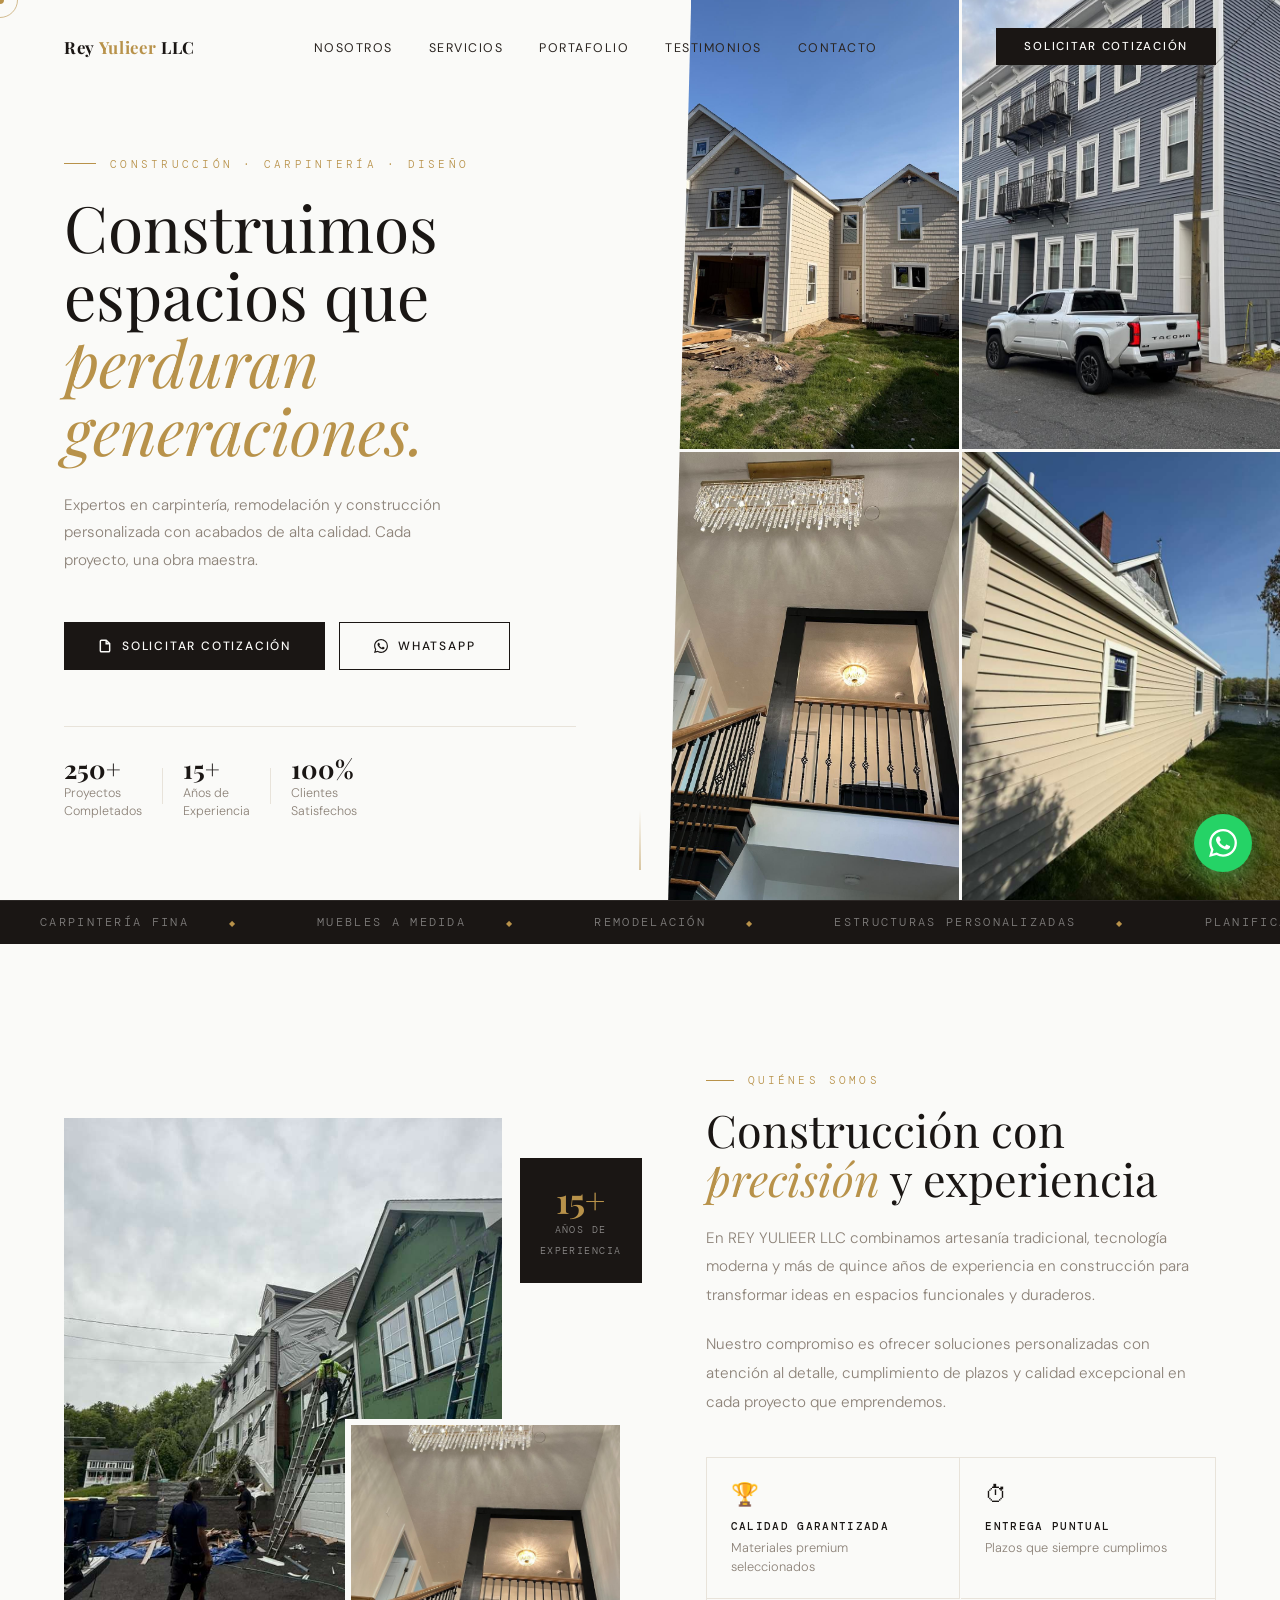
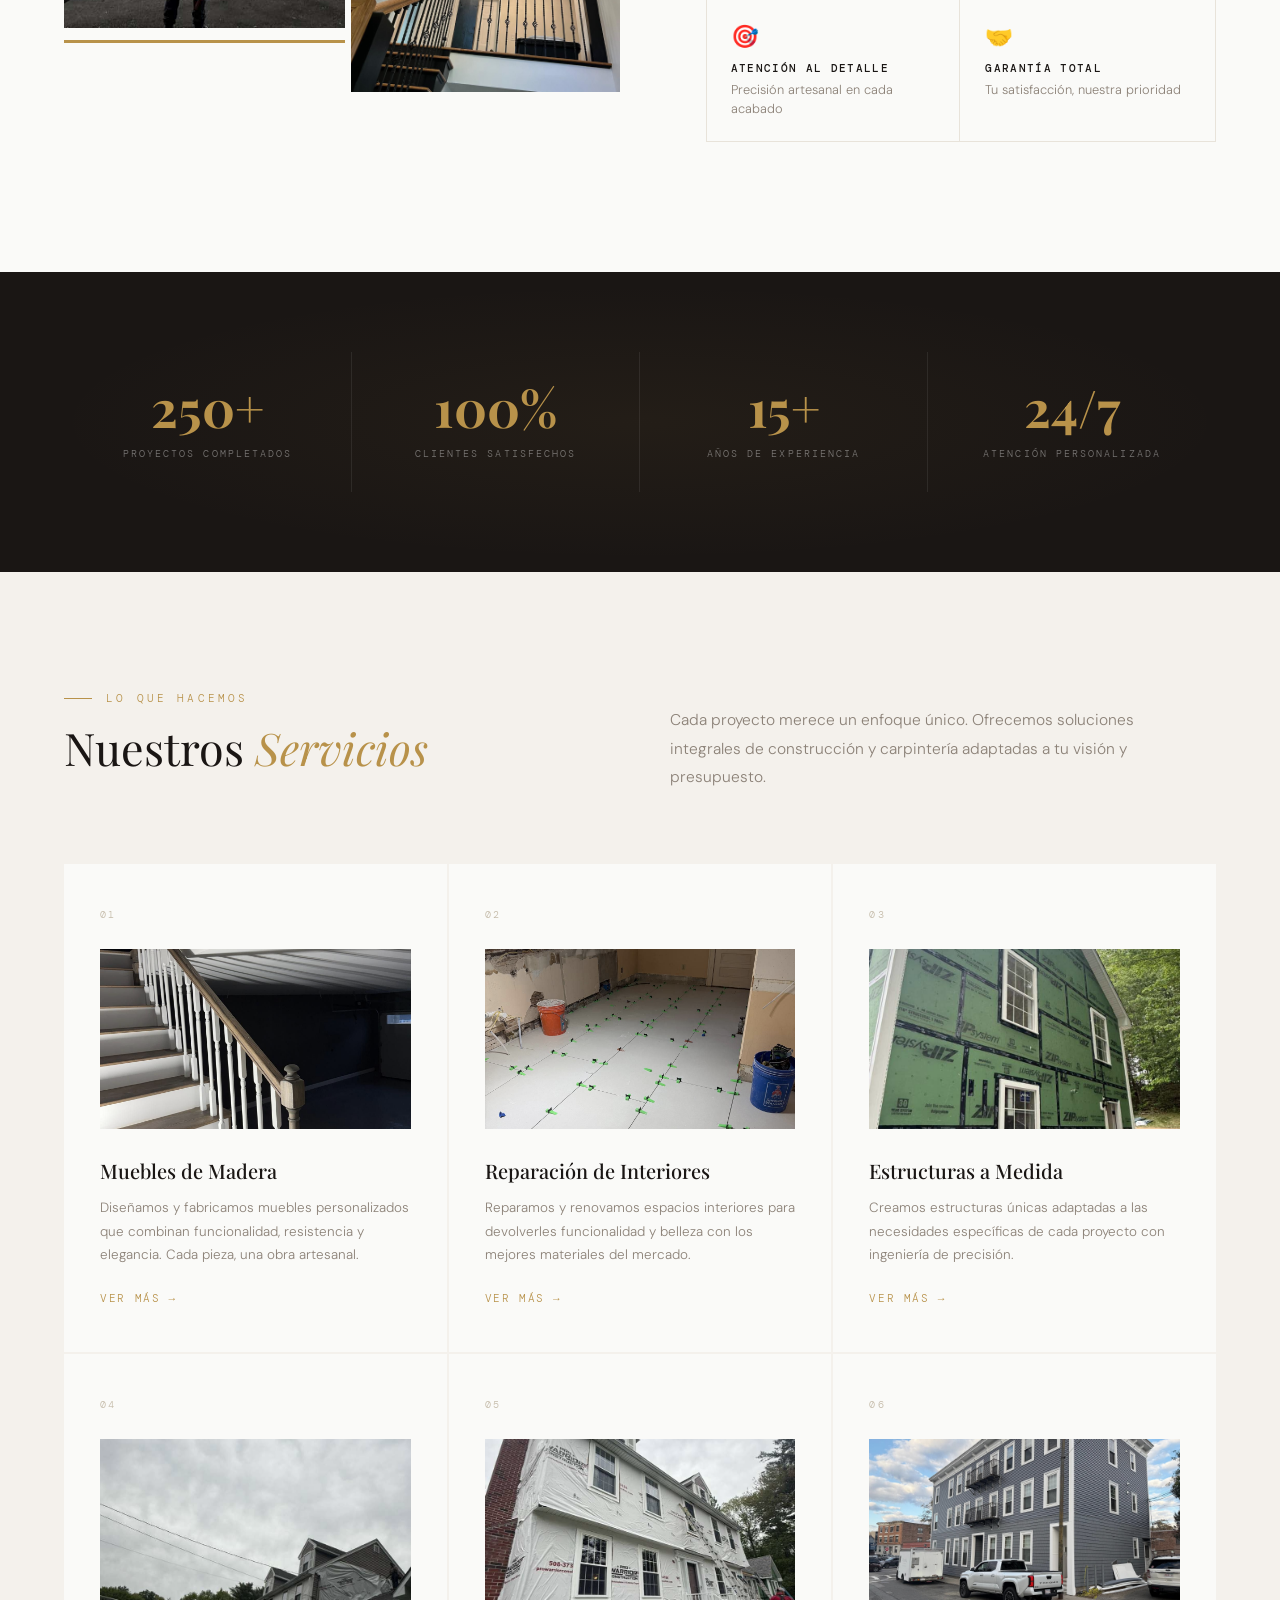
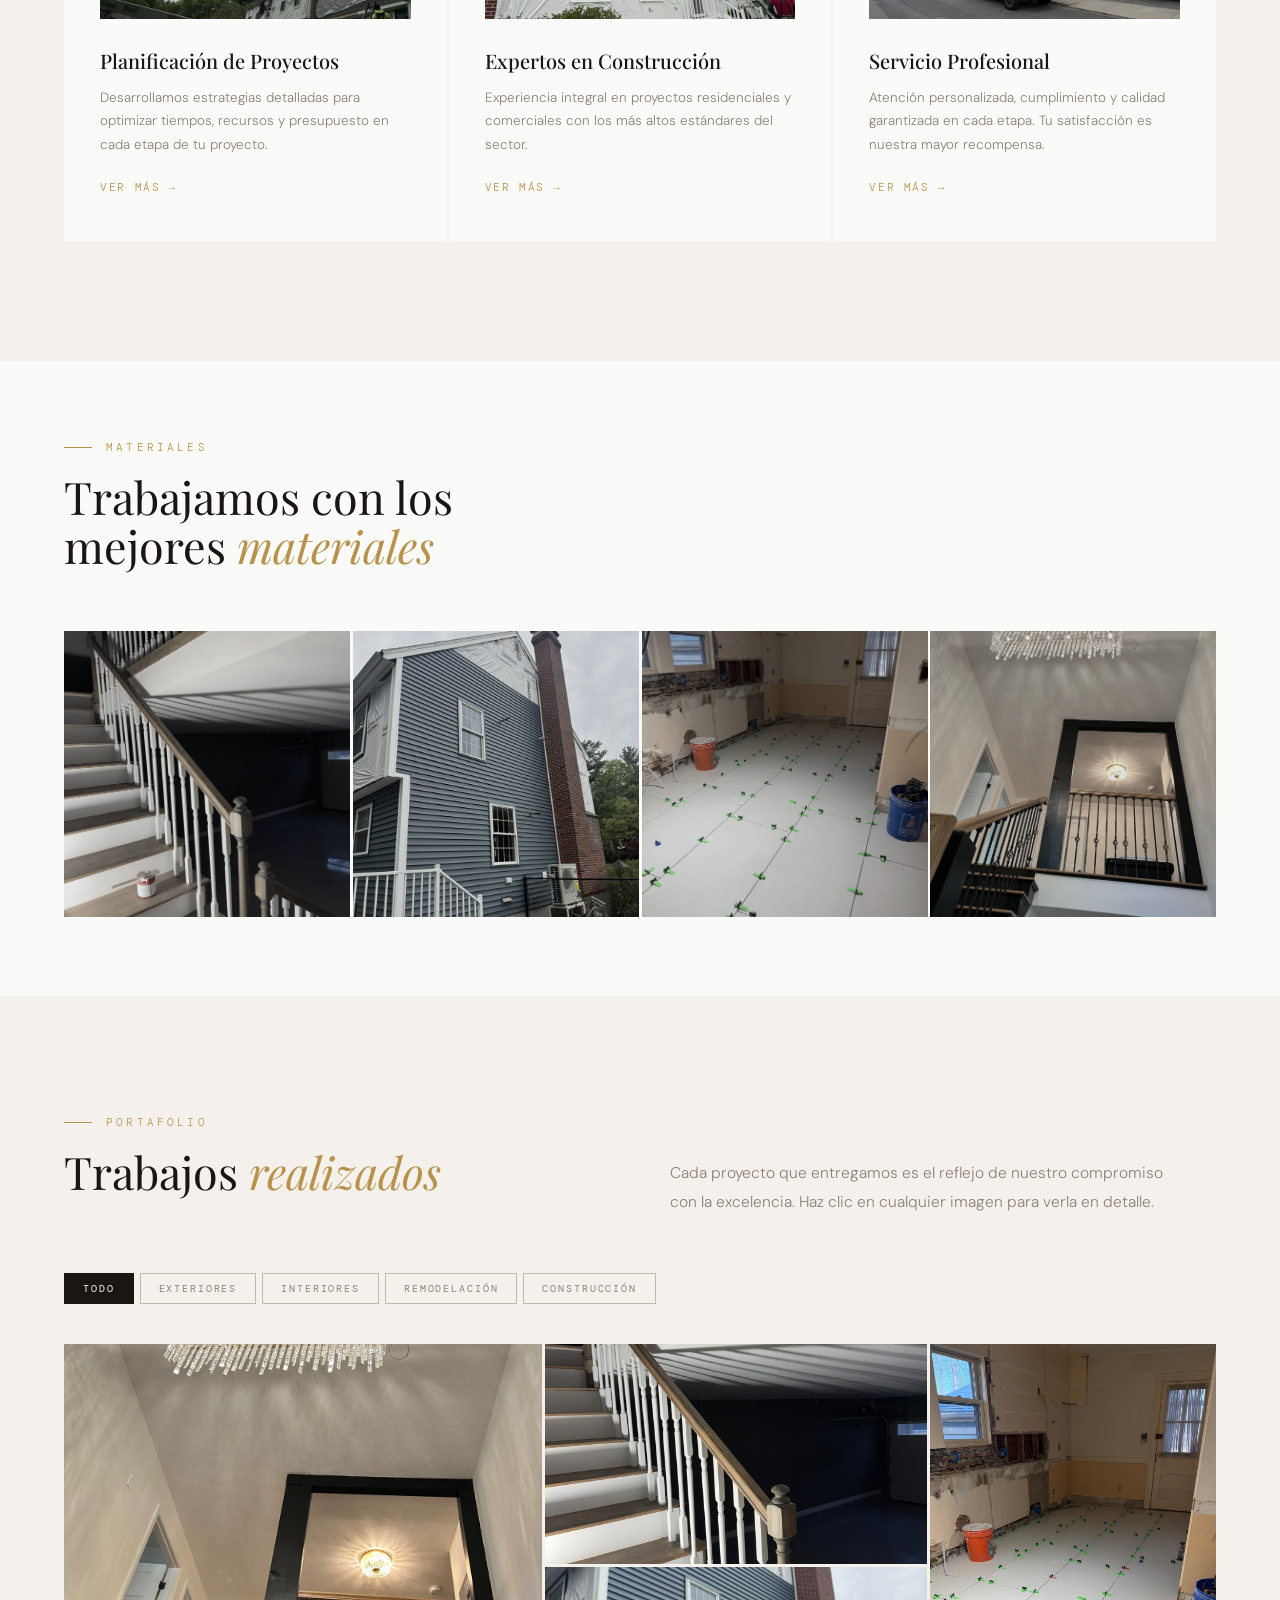
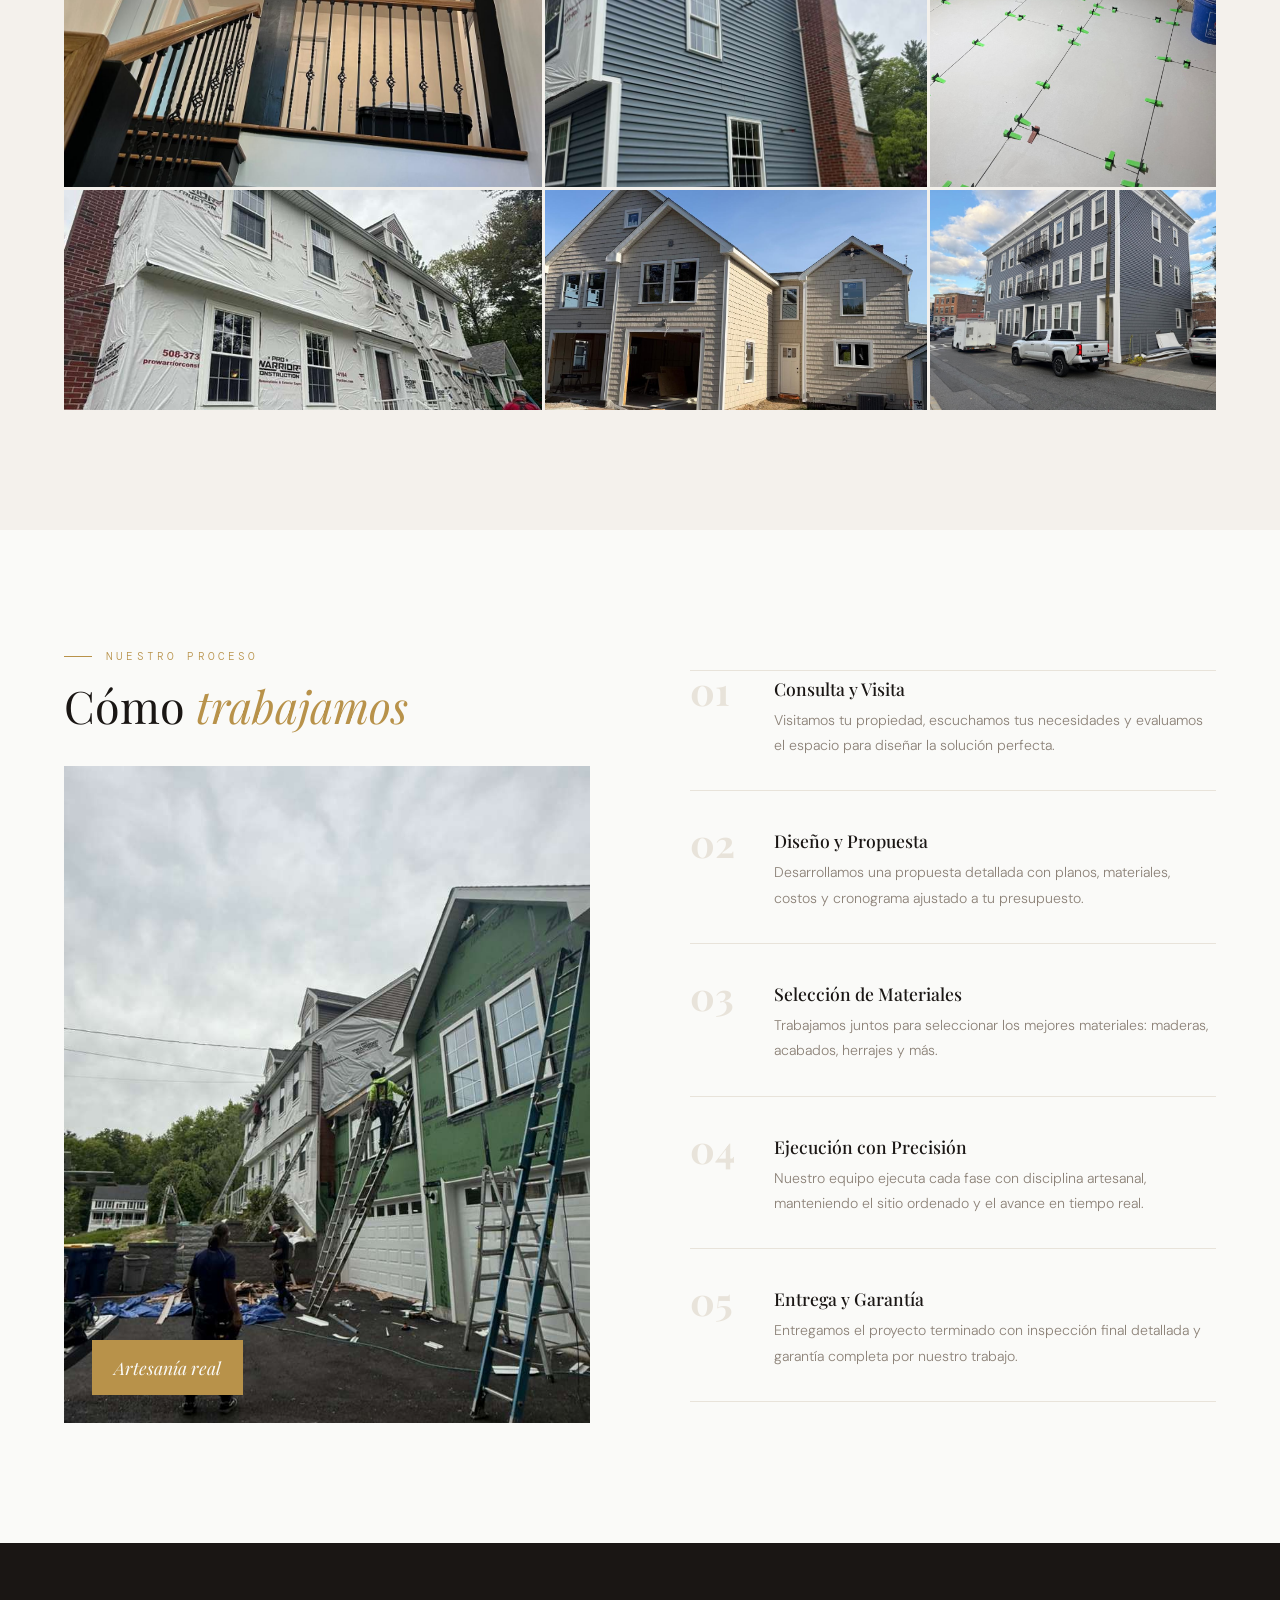
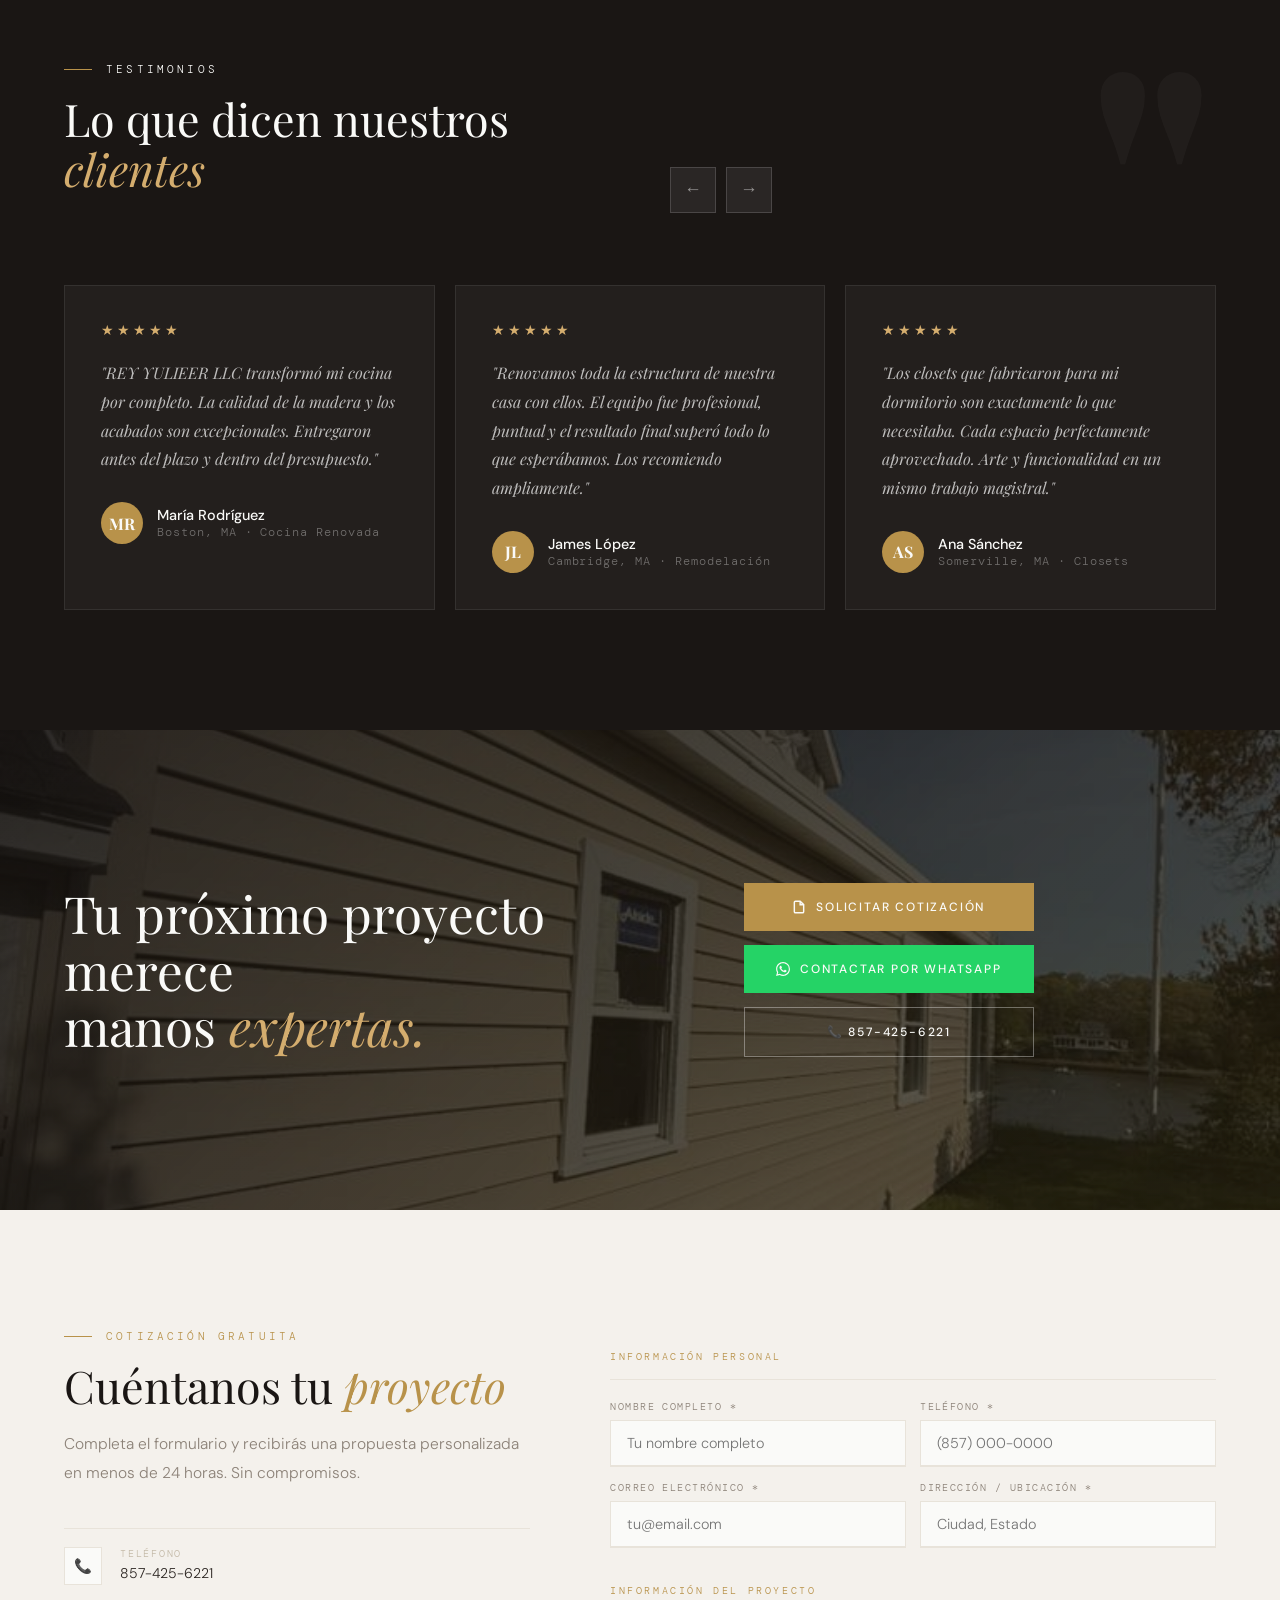
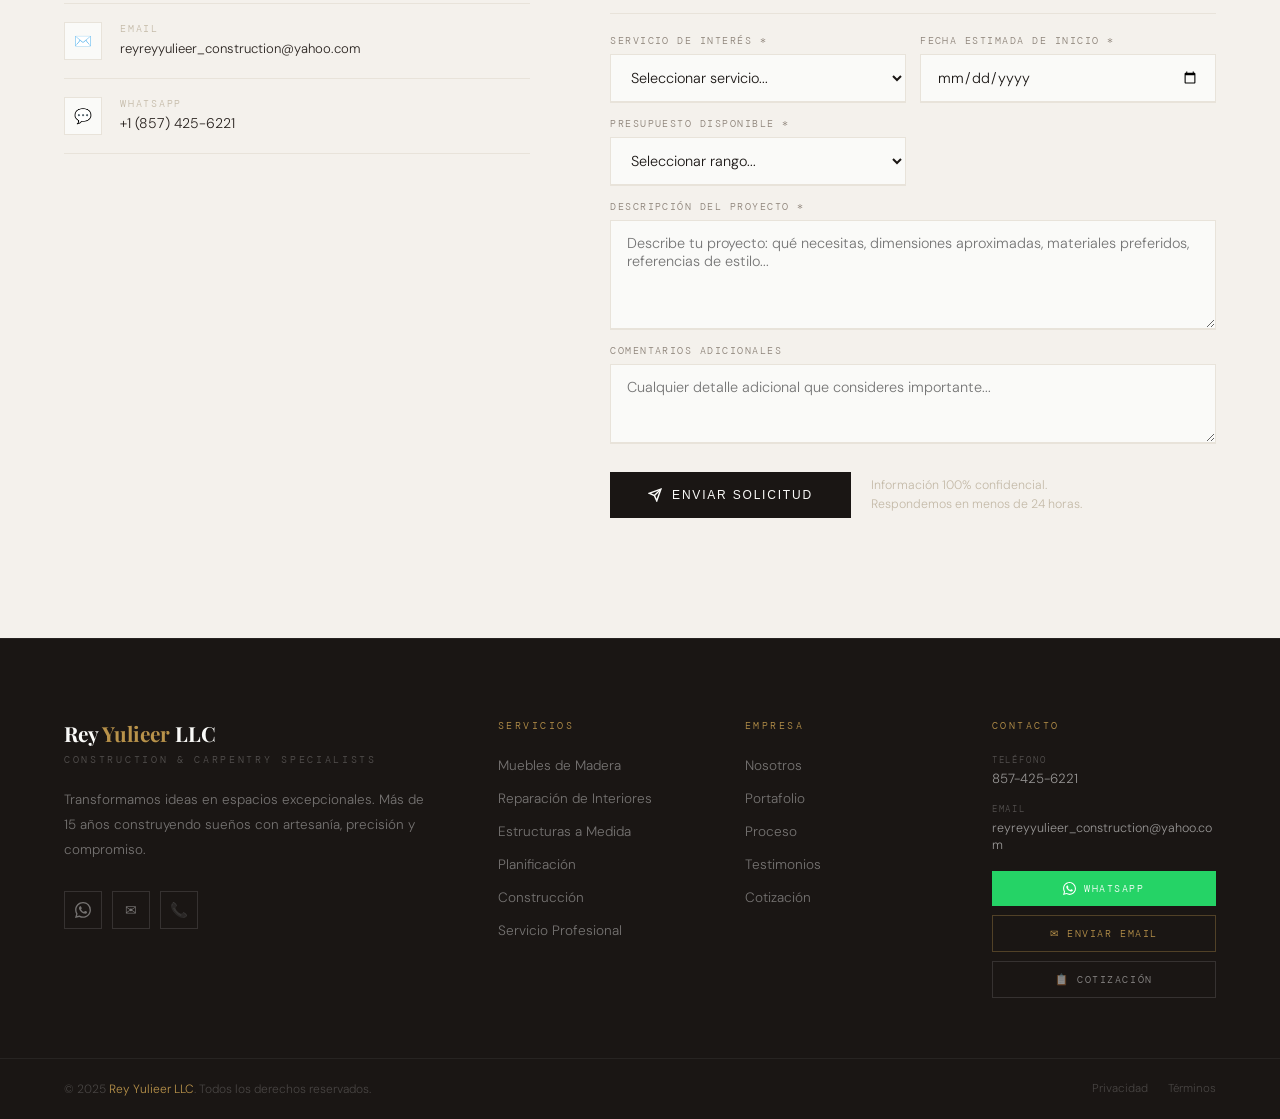
==== commit 30604afb: "Separar CSS y JS en archivos externos (styles.css, script.js) - Extraer todo el CSS inline a styles." ====
--- a/rey-yulieer-llc.html
+++ b/rey-yulieer-llc.html
@@ -7,925 +7,7 @@
 <meta name="description" content="Expertos en carpintería, remodelación y construcción personalizada. REY YULIEER LLC — Calidad que perdura.">
 <link rel="preconnect" href="https://fonts.googleapis.com">
 <link href="https://fonts.googleapis.com/css2?family=Playfair+Display:ital,wght@0,400;0,500;0,700;0,900;1,400;1,700&family=DM+Sans:wght@300;400;500&family=DM+Mono:wght@400;500&display=swap" rel="stylesheet">
-<style>
-:root {
-  --white: #FAFAF8;
-  --off: #F4F1EC;
-  --light: #E8E3DA;
-  --stone: #C4BAA8;
-  --mid: #8C8278;
-  --dark: #2A2420;
-  --charcoal: #1A1614;
-  --gold: #B8924A;
-  --gold-lt: #D4AD6E;
-  --gold-dk: #8A6830;
-  --wood: #7A5C3A;
-  --concrete: #9A9590;
-  --accent: #3D5A47;
-}
-
-*, *::before, *::after { box-sizing: border-box; margin: 0; padding: 0; }
-html { scroll-behavior: smooth; }
-
-body {
-  background: var(--white);
-  color: var(--charcoal);
-  font-family: 'DM Sans', sans-serif;
-  font-weight: 300;
-  overflow-x: hidden;
-  cursor: none;
-}
-
-/* ─── CURSOR ─── */
-#cur { position:fixed; width:8px; height:8px; background:var(--gold); border-radius:50%; pointer-events:none; z-index:9999; transform:translate(-50%,-50%); transition:width .25s,height .25s,background .25s; }
-#cur2 { position:fixed; width:36px; height:36px; border:1.5px solid var(--gold); border-radius:50%; pointer-events:none; z-index:9998; transform:translate(-50%,-50%); transition:transform .18s ease,width .3s,height .3s,opacity .3s; opacity:.6; }
-body:has(a:hover,button:hover) #cur { width:16px; height:16px; background:var(--gold-lt); }
-body:has(a:hover,button:hover) #cur2 { width:56px; height:56px; opacity:.3; }
-
-::-webkit-scrollbar { width:2px; }
-::-webkit-scrollbar-track { background:var(--off); }
-::-webkit-scrollbar-thumb { background:var(--gold); }
-
-/* ─── PROGRESS BAR ─── */
-#prog { position:fixed; top:0; left:0; height:2px; background:var(--gold); z-index:10001; width:0%; transition:width .1s linear; }
-
-/* ─── NAV ─── */
-nav {
-  position:fixed; top:0; left:0; right:0; z-index:1000;
-  padding:28px 64px;
-  display:flex; align-items:center; justify-content:space-between;
-  transition:all .5s cubic-bezier(.22,1,.36,1);
-}
-nav.s {
-  background:rgba(250,250,248,.97);
-  backdrop-filter:blur(24px);
-  padding:18px 64px;
-  box-shadow:0 1px 0 rgba(0,0,0,.07);
-}
-.logo {
-  font-family:'Playfair Display',serif;
-  font-size:1.05rem; font-weight:700;
-  letter-spacing:.04em; color:var(--charcoal);
-  text-decoration:none;
-}
-.logo span { color:var(--gold); }
-.nl { display:flex; gap:36px; list-style:none; }
-.nl a {
-  font-size:.78rem; font-weight:400;
-  letter-spacing:.12em; text-transform:uppercase;
-  color:var(--dark); text-decoration:none;
-  position:relative; transition:color .3s;
-}
-.nl a::after { content:''; position:absolute; bottom:-3px; left:0; right:0; height:1px; background:var(--gold); transform:scaleX(0); transition:transform .3s ease; }
-.nl a:hover { color:var(--gold); }
-.nl a:hover::after { transform:scaleX(1); }
-.nav-quote {
-  font-size:.72rem; font-weight:500; letter-spacing:.15em; text-transform:uppercase;
-  color:var(--white); background:var(--charcoal);
-  border:none; padding:11px 28px; cursor:pointer; text-decoration:none;
-  transition:background .3s;
-}
-.nav-quote:hover { background:var(--gold); }
-.ham { display:none; flex-direction:column; gap:5px; cursor:pointer; background:none; border:none; padding:4px; }
-.ham span { width:26px; height:1.5px; background:var(--charcoal); display:block; transition:all .3s; }
-
-/* ─── HERO ─── */
-#hero {
-  height:100vh; min-height:680px;
-  position:relative; overflow:hidden;
-  display:flex;
-}
-
-/* Split hero: left text / right image collage */
-.hero-left {
-  width:50%; display:flex; align-items:flex-end;
-  padding:0 64px 80px;
-  position:relative; z-index:4;
-  background:var(--white);
-}
-.hero-right {
-  width:50%; position:relative; overflow:hidden;
-}
-.hero-right-inner {
-  position:absolute; inset:0;
-  display:grid;
-  grid-template-columns:1fr 1fr;
-  grid-template-rows:1fr 1fr;
-  gap:3px;
-}
-.hi { overflow:hidden; position:relative; }
-.hi img {
-  width:100%; height:100%; object-fit:cover;
-  transform:scale(1.08);
-  transition:transform 8s ease;
-  animation:kenBurns 8s ease-in-out infinite alternate;
-}
-.hi:nth-child(2) img { animation-delay:-2s; }
-.hi:nth-child(3) img { animation-delay:-4s; }
-.hi:nth-child(4) img { animation-delay:-6s; }
-@keyframes kenBurns { from{transform:scale(1.08) translate(0,0);} to{transform:scale(1) translate(-1%,-1%);} }
-
-/* Diagonal cut between left/right */
-.hero-cut {
-  position:absolute; top:0; left:48%; width:6%; height:100%; z-index:5;
-  background:var(--white);
-  clip-path:polygon(30% 0, 100% 0, 70% 100%, 0% 100%);
-}
-
-.hero-eyebrow {
-  font-family:'DM Mono', monospace;
-  font-size:.68rem; letter-spacing:.3em; text-transform:uppercase;
-  color:var(--gold); margin-bottom:22px;
-  display:flex; align-items:center; gap:14px;
-}
-.hero-eyebrow::before { content:''; width:32px; height:1px; background:var(--gold); display:block; }
-
-.hero-h1 {
-  font-family:'Playfair Display', serif;
-  font-size:clamp(2.8rem,5vw,4.8rem);
-  font-weight:400; line-height:1.06;
-  color:var(--charcoal); margin-bottom:28px;
-}
-.hero-h1 em { font-style:italic; color:var(--gold); }
-
-.hero-sub {
-  font-size:.95rem; font-weight:300; line-height:1.8;
-  color:var(--mid); max-width:380px; margin-bottom:48px;
-}
-
-.hero-btns { display:flex; gap:14px; flex-wrap:wrap; margin-bottom:56px; }
-.btn-a {
-  font-size:.75rem; font-weight:500; letter-spacing:.15em; text-transform:uppercase;
-  color:var(--white); background:var(--charcoal);
-  border:none; padding:15px 34px; cursor:pointer; text-decoration:none;
-  transition:all .3s; display:inline-flex; align-items:center; gap:10px;
-}
-.btn-a:hover { background:var(--gold); transform:translateY(-2px); box-shadow:0 10px 30px rgba(184,146,74,.25); }
-.btn-b {
-  font-size:.75rem; font-weight:500; letter-spacing:.15em; text-transform:uppercase;
-  color:var(--charcoal); background:transparent;
-  border:1.5px solid var(--charcoal); padding:15px 34px; cursor:pointer; text-decoration:none;
-  transition:all .3s; display:inline-flex; align-items:center; gap:10px;
-}
-.btn-b:hover { border-color:var(--gold); color:var(--gold); transform:translateY(-2px); }
-
-.hero-trust {
-  display:flex; align-items:center; gap:20px;
-  padding-top:24px; border-top:1px solid var(--light);
-}
-.trust-num {
-  font-family:'Playfair Display', serif;
-  font-size:1.6rem; font-weight:700; color:var(--charcoal);
-}
-.trust-txt { font-size:.78rem; color:var(--mid); line-height:1.4; }
-.trust-div { width:1px; height:36px; background:var(--light); }
-
-/* Animated scroll arrow */
-.hero-scroll-hint {
-  position:absolute; bottom:30px; left:50%; transform:translateX(-50%);
-  z-index:6; display:flex; flex-direction:column; align-items:center; gap:8px;
-}
-.scroll-arrow { width:1px; height:60px; background:linear-gradient(to bottom,transparent,var(--gold)); animation:arrowPulse 2s ease-in-out infinite; }
-@keyframes arrowPulse { 0%,100%{opacity:.3;transform:scaleY(0.8)} 50%{opacity:1;transform:scaleY(1)} }
-
-/* Hero entry animations */
-.hero-left .hero-eyebrow { animation:fadeUp .9s .3s both; }
-.hero-left .hero-h1 { animation:fadeUp 1s .5s both; }
-.hero-left .hero-sub { animation:fadeUp .9s .7s both; }
-.hero-left .hero-btns { animation:fadeUp .9s .9s both; }
-.hero-left .hero-trust { animation:fadeUp .9s 1.1s both; }
-.hero-right-inner .hi { animation:fadeRight 1.2s calc(.2s * var(--i)) both; }
-@keyframes fadeUp { from{opacity:0;transform:translateY(28px)} to{opacity:1;transform:translateY(0)} }
-@keyframes fadeRight { from{opacity:0;transform:translateX(24px)} to{opacity:1;transform:translateX(0)} }
-
-/* ─── MARQUEE TICKER ─── */
-.ticker {
-  background:var(--charcoal); padding:14px 0; overflow:hidden;
-  border-top:1px solid rgba(255,255,255,.08);
-}
-.ticker-track {
-  display:flex; gap:0; width:max-content;
-  animation:ticker 25s linear infinite;
-}
-@keyframes ticker { from{transform:translateX(0)} to{transform:translateX(-50%)} }
-.ticker-item {
-  font-family:'DM Mono',monospace;
-  font-size:.72rem; letter-spacing:.2em; text-transform:uppercase;
-  color:rgba(255,255,255,.45); white-space:nowrap; padding:0 40px;
-  display:flex; align-items:center; gap:40px;
-}
-.ticker-item::after { content:'◆'; color:var(--gold); font-size:.5rem; }
-
-/* ─── SHARED STYLES ─── */
-.section-eyebrow {
-  font-family:'DM Mono',monospace;
-  font-size:.66rem; letter-spacing:.3em; text-transform:uppercase;
-  color:var(--gold); display:flex; align-items:center; gap:14px;
-  margin-bottom:18px;
-}
-.section-eyebrow::before { content:''; width:28px; height:1px; background:var(--gold); display:block; }
-.section-h2 {
-  font-family:'Playfair Display',serif;
-  font-size:clamp(2.2rem,3.5vw,3.6rem);
-  font-weight:400; line-height:1.1;
-  color:var(--charcoal); margin-bottom:20px;
-}
-.section-h2 em { font-style:italic; color:var(--gold); }
-.section-lead {
-  font-size:.97rem; font-weight:300; line-height:1.85;
-  color:var(--mid); max-width:520px;
-}
-
-.reveal { opacity:0; transform:translateY(24px); transition:opacity .8s ease,transform .8s ease; }
-.reveal.vis { opacity:1; transform:translateY(0); }
-.reveal.vis.d1 { transition-delay:.1s; }
-.reveal.vis.d2 { transition-delay:.2s; }
-.reveal.vis.d3 { transition-delay:.3s; }
-.reveal.vis.d4 { transition-delay:.4s; }
-.reveal.vis.d5 { transition-delay:.5s; }
-
-/* ─── ABOUT ─── */
-#about {
-  padding:120px 64px;
-  display:grid; grid-template-columns:1.1fr 1fr;
-  gap:80px; align-items:center;
-  background:var(--white);
-}
-.about-images {
-  position:relative; height:580px;
-}
-.about-img-main {
-  position:absolute; top:0; left:0;
-  width:78%; height:88%;
-  overflow:hidden;
-}
-.about-img-main img {
-  width:100%; height:100%; object-fit:cover;
-  transition:transform 6s ease;
-}
-.about-img-main:hover img { transform:scale(1.04); }
-.about-img-sec {
-  position:absolute; bottom:0; right:0;
-  width:50%; height:48%;
-  overflow:hidden;
-  border:6px solid var(--white);
-}
-.about-img-sec img { width:100%; height:100%; object-fit:cover; }
-.about-badge {
-  position:absolute; top:40px; right:-16px;
-  background:var(--charcoal); padding:24px 20px;
-  text-align:center; z-index:3;
-}
-.about-badge-num {
-  font-family:'Playfair Display',serif;
-  font-size:2.2rem; font-weight:700; color:var(--gold);
-  line-height:1; display:block;
-}
-.about-badge-txt {
-  font-family:'DM Mono',monospace;
-  font-size:.6rem; letter-spacing:.15em; text-transform:uppercase;
-  color:rgba(255,255,255,.5); margin-top:4px;
-}
-.about-gold-line {
-  position:absolute; bottom:55px; left:0;
-  width:50%; height:3px; background:var(--gold);
-}
-
-.about-text { padding:10px 0; }
-.about-body { font-size:.95rem; font-weight:300; line-height:1.9; color:var(--mid); margin-bottom:20px; }
-.about-features {
-  display:grid; grid-template-columns:1fr 1fr;
-  gap:1px; margin-top:40px;
-  border:1px solid var(--light);
-}
-.af {
-  padding:22px 24px;
-  border-right:1px solid var(--light);
-  border-bottom:1px solid var(--light);
-  background:var(--white);
-  transition:background .3s;
-}
-.af:nth-child(2n) { border-right:none; }
-.af:nth-child(3),.af:nth-child(4) { border-bottom:none; }
-.af:hover { background:var(--off); }
-.af-icon { font-size:1.4rem; margin-bottom:10px; }
-.af-t {
-  font-family:'DM Mono',monospace;
-  font-size:.7rem; font-weight:500; letter-spacing:.12em; text-transform:uppercase;
-  color:var(--charcoal); margin-bottom:5px;
-}
-.af-d { font-size:.8rem; color:var(--mid); line-height:1.5; }
-
-/* ─── STATS ─── */
-#stats {
-  background:var(--charcoal);
-  padding:80px 64px;
-  display:grid; grid-template-columns:repeat(4,1fr);
-  position:relative; overflow:hidden;
-}
-#stats::before {
-  content:'';
-  position:absolute; inset:0;
-  background:radial-gradient(ellipse at 50% 50%, rgba(184,146,74,.06) 0%, transparent 65%);
-}
-.stat {
-  padding:30px 40px;
-  border-right:1px solid rgba(255,255,255,.08);
-  text-align:center; position:relative; z-index:1;
-}
-.stat:last-child { border-right:none; }
-.stat-n {
-  font-family:'Playfair Display',serif;
-  font-size:3.2rem; font-weight:700; color:var(--gold);
-  line-height:1; display:block; margin-bottom:8px;
-}
-.stat-l {
-  font-family:'DM Mono',monospace;
-  font-size:.65rem; letter-spacing:.2em; text-transform:uppercase;
-  color:rgba(255,255,255,.4);
-}
-
-/* ─── SERVICES ─── */
-#services {
-  padding:120px 64px;
-  background:var(--off);
-}
-.services-top {
-  display:grid; grid-template-columns:1fr 1fr;
-  gap:60px; align-items:end; margin-bottom:72px;
-}
-.services-grid {
-  display:grid; grid-template-columns:repeat(3,1fr);
-  gap:2px;
-}
-.svc {
-  background:var(--white);
-  padding:44px 36px;
-  position:relative; overflow:hidden;
-  transition:all .4s cubic-bezier(.22,1,.36,1);
-  cursor:pointer;
-  border-bottom:3px solid transparent;
-}
-.svc::after {
-  content:'';
-  position:absolute; inset:0;
-  background:var(--charcoal); opacity:0;
-  transition:opacity .4s;
-  z-index:0;
-}
-.svc:hover { border-bottom-color:var(--gold); transform:translateY(-4px); box-shadow:0 20px 60px rgba(0,0,0,.12); }
-.svc:hover .svc-n,.svc:hover .svc-d { color:var(--charcoal); }
-.svc-num {
-  font-family:'DM Mono',monospace;
-  font-size:.6rem; letter-spacing:.25em;
-  color:var(--stone); margin-bottom:28px;
-  position:relative; z-index:1;
-}
-.svc-img {
-  width:100%; height:180px; overflow:hidden; margin-bottom:28px;
-  position:relative; z-index:1;
-}
-.svc-img img {
-  width:100%; height:100%; object-fit:cover;
-  transition:transform .6s ease;
-  filter:grayscale(20%);
-}
-.svc:hover .svc-img img { transform:scale(1.06); filter:grayscale(0%); }
-.svc-n {
-  font-family:'Playfair Display',serif;
-  font-size:1.25rem; font-weight:500; color:var(--charcoal);
-  margin-bottom:12px; transition:color .4s;
-  position:relative; z-index:1;
-}
-.svc-d {
-  font-size:.84rem; font-weight:300; line-height:1.75;
-  color:var(--mid); margin-bottom:24px;
-  transition:color .4s;
-  position:relative; z-index:1;
-}
-.svc-arrow {
-  font-family:'DM Mono',monospace;
-  font-size:.68rem; letter-spacing:.15em; text-transform:uppercase;
-  color:var(--gold); display:flex; align-items:center; gap:8px;
-  transition:gap .3s;
-  position:relative; z-index:1;
-}
-.svc:hover .svc-arrow { gap:14px; }
-
-/* ─── MATERIALS STRIP ─── */
-#materials {
-  background:var(--white);
-  padding:80px 64px;
-}
-.mat-h { max-width:600px; margin-bottom:60px; }
-.mat-grid {
-  display:grid; grid-template-columns:repeat(4,1fr);
-  gap:3px;
-}
-.mat-item {
-  position:relative; overflow:hidden; aspect-ratio:1;
-  cursor:pointer;
-}
-.mat-item img {
-  width:100%; height:100%; object-fit:cover;
-  filter:grayscale(40%) brightness(.9);
-  transition:all .5s ease;
-}
-.mat-item:hover img { filter:grayscale(0%) brightness(1); transform:scale(1.08); }
-.mat-label {
-  position:absolute; bottom:0; left:0; right:0;
-  background:linear-gradient(to top, rgba(26,22,20,.9), transparent);
-  padding:20px 14px 12px;
-  font-family:'DM Mono',monospace;
-  font-size:.62rem; letter-spacing:.18em; text-transform:uppercase;
-  color:rgba(255,255,255,.8);
-  transform:translateY(4px); opacity:0;
-  transition:all .4s;
-}
-.mat-item:hover .mat-label { opacity:1; transform:translateY(0); }
-
-/* ─── PORTFOLIO ─── */
-#portfolio {
-  padding:120px 64px;
-  background:var(--off);
-}
-.port-top {
-  display:grid; grid-template-columns:1fr 1fr;
-  gap:60px; align-items:end; margin-bottom:56px;
-}
-.port-filters {
-  display:flex; gap:6px; flex-wrap:wrap; margin-bottom:40px;
-}
-.pf {
-  font-family:'DM Mono',monospace;
-  font-size:.65rem; letter-spacing:.18em; text-transform:uppercase;
-  padding:8px 18px; cursor:pointer;
-  background:transparent; border:1px solid var(--stone);
-  color:var(--mid); transition:all .3s;
-}
-.pf.on,.pf:hover { background:var(--charcoal); color:var(--white); border-color:var(--charcoal); }
-
-/* Masonry-like grid */
-.port-grid {
-  display:grid;
-  grid-template-columns:repeat(12,1fr);
-  grid-template-rows:repeat(3,220px);
-  gap:3px;
-}
-.pi { position:relative; overflow:hidden; cursor:pointer; }
-.pi img {
-  width:100%; height:100%; object-fit:cover;
-  transition:transform .7s cubic-bezier(.22,1,.36,1);
-}
-.pi:hover img { transform:scale(1.07); }
-.pi:nth-child(1) { grid-column:span 5; grid-row:span 2; }
-.pi:nth-child(2) { grid-column:span 4; grid-row:span 1; }
-.pi:nth-child(3) { grid-column:span 3; grid-row:span 2; }
-.pi:nth-child(4) { grid-column:span 4; grid-row:span 1; }
-.pi:nth-child(5) { grid-column:span 5; grid-row:span 1; }
-.pi:nth-child(6) { grid-column:span 4; grid-row:span 1; }
-.pi:nth-child(7) { grid-column:span 3; grid-row:span 1; }
-
-.pi-ov {
-  position:absolute; inset:0;
-  background:linear-gradient(to top, rgba(26,22,20,.85) 0%, rgba(26,22,20,.2) 50%, transparent 100%);
-  display:flex; align-items:flex-end; padding:24px;
-  opacity:0; transition:opacity .4s;
-}
-.pi:hover .pi-ov { opacity:1; }
-.pi-cat {
-  font-family:'DM Mono',monospace;
-  font-size:.6rem; letter-spacing:.2em; text-transform:uppercase;
-  color:var(--gold); margin-bottom:5px;
-}
-.pi-title {
-  font-family:'Playfair Display',serif;
-  font-size:1.2rem; color:var(--white);
-}
-.pi-expand {
-  position:absolute; top:16px; right:16px;
-  width:38px; height:38px; background:var(--white);
-  border:none; font-size:.9rem; cursor:pointer;
-  display:flex; align-items:center; justify-content:center;
-  opacity:0; transition:opacity .4s; color:var(--charcoal);
-}
-.pi:hover .pi-expand { opacity:1; }
-
-/* ─── PROCESS ─── */
-#process {
-  padding:120px 64px;
-  background:var(--white);
-}
-.process-wrap {
-  display:grid; grid-template-columns:1fr 1fr;
-  gap:100px; align-items:start;
-}
-.process-left { position:sticky; top:120px; }
-.process-img {
-  width:100%; aspect-ratio:4/5; overflow:hidden; position:relative;
-}
-.process-img img { position:absolute; inset:0; width:100%; height:100%; object-fit:cover; object-position:center; }
-.process-img-badge {
-  position:absolute; bottom:28px; left:28px;
-  background:var(--gold); padding:16px 22px;
-  font-family:'Playfair Display',serif;
-  font-size:1.1rem; font-style:italic; color:var(--white);
-}
-.process-steps { padding-top:20px; }
-.step {
-  padding:32px 0;
-  border-bottom:1px solid var(--light);
-  display:flex; gap:28px; align-items:flex-start;
-  transition:padding .3s;
-}
-.step:first-child { padding-top:0; border-top:1px solid var(--light); }
-.step-num {
-  font-family:'Playfair Display',serif;
-  font-size:2.4rem; font-weight:700;
-  color:var(--light); line-height:1;
-  min-width:56px; transition:color .3s;
-}
-.step:hover .step-num { color:var(--gold); }
-.step-t {
-  font-family:'Playfair Display',serif;
-  font-size:1.1rem; font-weight:500; color:var(--charcoal);
-  margin-bottom:8px; margin-top:6px;
-}
-.step-d { font-size:.88rem; font-weight:300; color:var(--mid); line-height:1.8; }
-
-/* ─── TESTIMONIALS ─── */
-#testimonials {
-  padding:120px 64px;
-  background:var(--charcoal);
-  position:relative; overflow:hidden;
-}
-#testimonials::before {
-  content:'"';
-  position:absolute; right:64px; top:64px;
-  font-family:'Playfair Display',serif;
-  font-size:22rem; font-weight:700; line-height:1;
-  color:rgba(255,255,255,.03); pointer-events:none;
-}
-.test-top {
-  display:grid; grid-template-columns:1fr 1fr;
-  gap:60px; align-items:end; margin-bottom:72px;
-}
-.test-top .section-eyebrow,.test-top .section-h2 { color:var(--white); }
-.test-top .section-h2 em { color:var(--gold-lt); }
-.test-nav { display:flex; gap:10px; align-self:flex-end; }
-.tn-btn {
-  width:46px; height:46px; background:rgba(255,255,255,.07);
-  border:1px solid rgba(255,255,255,.15); cursor:pointer;
-  font-size:1.1rem; color:rgba(255,255,255,.5);
-  transition:all .3s; display:flex; align-items:center; justify-content:center;
-}
-.tn-btn:hover { background:var(--gold); border-color:var(--gold); color:var(--white); }
-.test-grid {
-  display:grid; grid-template-columns:repeat(3,1fr);
-  gap:20px;
-}
-.tc {
-  background:rgba(255,255,255,.04);
-  border:1px solid rgba(255,255,255,.08);
-  padding:36px; position:relative;
-  transition:all .4s;
-}
-.tc:hover { background:rgba(255,255,255,.07); border-color:rgba(184,146,74,.3); }
-.tc-stars { color:var(--gold-lt); font-size:.85rem; letter-spacing:3px; margin-bottom:20px; }
-.tc-text {
-  font-family:'Playfair Display',serif;
-  font-size:1rem; font-style:italic;
-  font-weight:400; line-height:1.8;
-  color:rgba(255,255,255,.7); margin-bottom:28px;
-}
-.tc-author { display:flex; align-items:center; gap:14px; }
-.tc-av {
-  width:42px; height:42px; border-radius:50%;
-  background:var(--gold); display:flex; align-items:center; justify-content:center;
-  font-family:'Playfair Display',serif; font-size:1rem; font-weight:700; color:var(--white);
-}
-.tc-name { font-size:.9rem; font-weight:500; color:var(--white); }
-.tc-role { font-size:.75rem; color:rgba(255,255,255,.35); font-family:'DM Mono',monospace; letter-spacing:.08em; }
-
-/* ─── CTA BAND ─── */
-#ctaband {
-  position:relative; overflow:hidden;
-  height:480px;
-}
-.ctab-bg { position:absolute; inset:0; z-index:0; }
-.ctab-bg img { width:100%; height:100%; object-fit:cover; filter:brightness(.35); }
-.ctab-overlay {
-  position:absolute; inset:0; z-index:1;
-  background:linear-gradient(135deg, rgba(26,22,20,.7) 0%, rgba(184,146,74,.15) 100%);
-}
-.ctab-content {
-  position:relative; z-index:2;
-  height:100%; display:flex; align-items:center;
-  padding:0 64px;
-  gap:80px;
-}
-.ctab-h {
-  font-family:'Playfair Display',serif;
-  font-size:clamp(2rem,4vw,3.4rem);
-  font-weight:400; line-height:1.1; color:var(--white);
-  max-width:600px;
-}
-.ctab-h em { font-style:italic; color:var(--gold-lt); }
-.ctab-actions { display:flex; flex-direction:column; gap:14px; min-width:240px; }
-.ctab-btn {
-  font-size:.75rem; font-weight:500; letter-spacing:.15em; text-transform:uppercase;
-  padding:16px 32px; cursor:pointer; text-decoration:none;
-  display:flex; align-items:center; gap:10px; justify-content:center;
-  transition:all .3s;
-}
-.ctab-btn.primary { background:var(--gold); color:var(--white); border:none; }
-.ctab-btn.primary:hover { background:var(--gold-lt); transform:translateY(-2px); }
-.ctab-btn.wa { background:#25D366; color:var(--white); border:none; }
-.ctab-btn.wa:hover { background:#20bf5a; transform:translateY(-2px); }
-.ctab-btn.outline { background:transparent; color:var(--white); border:1.5px solid rgba(255,255,255,.35); }
-.ctab-btn.outline:hover { border-color:var(--gold); color:var(--gold); }
-
-/* ─── FORM ─── */
-#form-sec {
-  padding:120px 64px;
-  background:var(--off);
-  display:grid; grid-template-columns:1fr 1.3fr;
-  gap:80px; align-items:start;
-}
-.form-left { position:sticky; top:110px; }
-.form-left .section-lead { margin-bottom:40px; }
-.contact-block { margin-top:40px; }
-.cbi {
-  display:flex; gap:18px; align-items:flex-start;
-  padding:18px 0; border-bottom:1px solid var(--light);
-}
-.cbi:first-child { border-top:1px solid var(--light); }
-.cbi-ic {
-  width:38px; height:38px; min-width:38px;
-  border:1px solid var(--light);
-  display:flex; align-items:center; justify-content:center;
-  font-size:.9rem; background:var(--white);
-}
-.cbi-l {
-  font-family:'DM Mono',monospace;
-  font-size:.62rem; letter-spacing:.18em; text-transform:uppercase;
-  color:var(--stone); margin-bottom:4px;
-}
-.cbi-v { font-size:.88rem; color:var(--dark); }
-.cbi-v a { color:inherit; text-decoration:none; transition:color .3s; }
-.cbi-v a:hover { color:var(--gold); }
-
-.qf { }
-.fg-section {
-  font-family:'DM Mono',monospace;
-  font-size:.65rem; letter-spacing:.25em; text-transform:uppercase;
-  color:var(--gold); padding:20px 0 16px;
-  border-bottom:1px solid var(--light);
-  margin-bottom:20px; margin-top:16px;
-}
-.fg-section:first-child { margin-top:0; }
-.fg { display:grid; grid-template-columns:1fr 1fr; gap:14px; }
-.fgi { display:flex; flex-direction:column; gap:7px; }
-.fgi.full { grid-column:span 2; }
-label {
-  font-family:'DM Mono',monospace;
-  font-size:.62rem; letter-spacing:.15em; text-transform:uppercase;
-  color:var(--mid);
-}
-input, select, textarea {
-  background:var(--white);
-  border:1px solid var(--light);
-  border-bottom:2px solid var(--light);
-  color:var(--charcoal); padding:13px 16px;
-  font-family:'DM Sans',sans-serif; font-size:.9rem; font-weight:300;
-  outline:none; transition:all .3s; width:100%;
-}
-input:focus, select:focus, textarea:focus {
-  border-color:var(--gold);
-  border-bottom-color:var(--gold);
-  box-shadow:0 4px 12px rgba(184,146,74,.08);
-}
-select option { background:var(--white); }
-textarea { resize:vertical; min-height:110px; }
-.f-submit { margin-top:28px; display:flex; align-items:center; gap:20px; }
-.fsb {
-  font-size:.75rem; font-weight:500; letter-spacing:.15em; text-transform:uppercase;
-  color:var(--white); background:var(--charcoal);
-  border:none; padding:16px 38px; cursor:pointer;
-  transition:all .3s; display:inline-flex; align-items:center; gap:10px;
-}
-.fsb:hover { background:var(--gold); transform:translateY(-2px); box-shadow:0 10px 28px rgba(184,146,74,.2); }
-.f-note { font-size:.77rem; color:var(--stone); line-height:1.5; }
-#fsuccess {
-  display:none; margin-top:16px;
-  padding:18px 22px;
-  background:rgba(61,90,71,.08); border-left:3px solid var(--accent);
-  font-family:'DM Mono',monospace; font-size:.8rem;
-  color:var(--accent); letter-spacing:.05em;
-}
-
-/* ─── FOOTER ─── */
-footer {
-  background:var(--charcoal);
-  border-top:1px solid rgba(255,255,255,.06);
-}
-.footer-main {
-  padding:80px 64px 60px;
-  display:grid; grid-template-columns:2fr 1fr 1fr 1.2fr;
-  gap:60px;
-}
-.fl-brand {
-  font-family:'Playfair Display',serif;
-  font-size:1.3rem; font-weight:700; color:var(--white);
-  margin-bottom:6px;
-}
-.fl-brand span { color:var(--gold); }
-.fl-sub {
-  font-family:'DM Mono',monospace;
-  font-size:.6rem; letter-spacing:.28em; text-transform:uppercase;
-  color:rgba(255,255,255,.25); margin-bottom:22px;
-}
-.fl-desc { font-size:.84rem; color:rgba(255,255,255,.4); line-height:1.85; margin-bottom:28px; }
-.fl-icons { display:flex; gap:10px; }
-.fli {
-  width:38px; height:38px;
-  border:1px solid rgba(255,255,255,.12);
-  display:flex; align-items:center; justify-content:center;
-  text-decoration:none; color:rgba(255,255,255,.4); font-size:.9rem;
-  transition:all .3s;
-}
-.fli:hover { border-color:var(--gold); color:var(--gold); }
-.fc-title {
-  font-family:'DM Mono',monospace;
-  font-size:.62rem; letter-spacing:.25em; text-transform:uppercase;
-  color:var(--gold); margin-bottom:22px;
-}
-.fc-links { list-style:none; display:flex; flex-direction:column; gap:12px; }
-.fc-links a {
-  font-size:.85rem; color:rgba(255,255,255,.4);
-  text-decoration:none; transition:color .3s;
-}
-.fc-links a:hover { color:var(--gold-lt); }
-.fc-citem { margin-bottom:16px; }
-.fc-cl {
-  font-family:'DM Mono',monospace;
-  font-size:.58rem; letter-spacing:.2em; text-transform:uppercase;
-  color:rgba(255,255,255,.25); margin-bottom:4px;
-}
-.fc-cv { font-size:.83rem; color:rgba(255,255,255,.55); }
-.fc-cv a { color:inherit; text-decoration:none; transition:color .3s; }
-.fc-cv a:hover { color:var(--gold-lt); }
-.fc-btns { display:flex; flex-direction:column; gap:9px; margin-top:18px; }
-.fc-btn {
-  font-family:'DM Mono',monospace;
-  font-size:.65rem; letter-spacing:.15em; text-transform:uppercase;
-  padding:11px 18px; cursor:pointer; text-decoration:none;
-  display:flex; align-items:center; justify-content:center; gap:8px;
-  transition:all .3s;
-}
-.fc-btn.wa { background:#25D366; color:#fff; border:none; }
-.fc-btn.wa:hover { background:#20bf5a; }
-.fc-btn.em { background:transparent; color:var(--gold); border:1px solid rgba(184,146,74,.35); }
-.fc-btn.em:hover { background:var(--gold); color:var(--white); }
-.fc-btn.qt { background:transparent; color:rgba(255,255,255,.5); border:1px solid rgba(255,255,255,.12); }
-.fc-btn.qt:hover { border-color:var(--gold); color:var(--gold); }
-
-.footer-bottom {
-  border-top:1px solid rgba(255,255,255,.06);
-  padding:22px 64px;
-  display:flex; align-items:center; justify-content:space-between;
-  flex-wrap:wrap; gap:12px;
-}
-.fb-copy { font-size:.75rem; color:rgba(255,255,255,.2); }
-.fb-copy span { color:var(--gold); }
-.fb-legal { display:flex; gap:20px; }
-.fb-legal a { font-size:.72rem; color:rgba(255,255,255,.2); text-decoration:none; transition:color .3s; }
-.fb-legal a:hover { color:var(--gold); }
-
-/* ─── WHATSAPP FLOAT ─── */
-.waf {
-  position:fixed; bottom:28px; right:28px; z-index:9997;
-  display:flex; align-items:center; gap:12px;
-}
-.waf-label {
-  background:var(--charcoal); color:var(--white);
-  padding:9px 18px;
-  font-family:'DM Mono',monospace; font-size:.67rem; letter-spacing:.12em;
-  white-space:nowrap; border:1px solid rgba(255,255,255,.08);
-  opacity:0; transform:translateX(8px); transition:all .3s; pointer-events:none;
-}
-.waf:hover .waf-label { opacity:1; transform:translateX(0); }
-.waf-btn {
-  width:58px; height:58px; background:#25D366; border-radius:50%;
-  display:flex; align-items:center; justify-content:center;
-  text-decoration:none; box-shadow:0 6px 24px rgba(37,211,102,.4);
-  animation:waPulse 3s ease-in-out infinite;
-  transition:transform .3s;
-}
-.waf-btn:hover { transform:scale(1.1); }
-@keyframes waPulse { 0%,100%{box-shadow:0 6px 24px rgba(37,211,102,.4)} 50%{box-shadow:0 6px 40px rgba(37,211,102,.65)} }
-.waf-btn svg { width:28px; height:28px; fill:white; }
-
-/* ─── LIGHTBOX ─── */
-.lb {
-  display:none; position:fixed; inset:0; z-index:10000;
-  background:rgba(10,8,6,.96);
-  align-items:center; justify-content:center; padding:40px;
-}
-.lb.open { display:flex; animation:lbIn .3s ease; }
-@keyframes lbIn { from{opacity:0} to{opacity:1} }
-.lb-inner { position:relative; max-width:900px; width:100%; }
-.lb-img { width:100%; height:auto; max-height:80vh; object-fit:contain; display:block; }
-.lb-close {
-  position:absolute; top:-44px; right:0;
-  background:none; border:none; color:rgba(255,255,255,.5);
-  font-family:'DM Mono',monospace; font-size:.75rem; letter-spacing:.15em;
-  cursor:pointer; transition:color .3s;
-}
-.lb-close:hover { color:var(--gold); }
-.lb-cap {
-  margin-top:16px; text-align:center;
-  font-family:'Playfair Display',serif;
-  font-size:1.1rem; font-style:italic; color:rgba(255,255,255,.6);
-}
-
-/* ─── MOBILE NAV ─── */
-.mob-nav {
-  display:none; position:fixed; inset:0; z-index:999;
-  background:var(--white);
-  flex-direction:column; align-items:center; justify-content:center; gap:36px;
-}
-.mob-nav.open { display:flex; }
-.mob-nav a {
-  font-family:'Playfair Display',serif;
-  font-size:2rem; font-weight:400; color:var(--charcoal);
-  text-decoration:none; transition:color .3s;
-}
-.mob-nav a:hover { color:var(--gold); }
-.mob-nav .btn-a { font-size:.85rem; margin-top:16px; }
-
-/* ─── RESPONSIVE ─── */
-@media(max-width:1100px){
-  nav,.nav-quote,.nl { padding-left:32px; padding-right:32px; }
-  #about,#process,.footer-main { grid-template-columns:1fr; }
-  .about-images { height:420px; }
-  .services-grid { grid-template-columns:1fr 1fr; }
-  .test-grid { grid-template-columns:1fr 1fr; }
-  .mat-grid { grid-template-columns:repeat(2,1fr); }
-  #stats { grid-template-columns:1fr 1fr; }
-  .stat { border-right:none; border-bottom:1px solid rgba(255,255,255,.08); }
-  .stat:nth-child(2n) { border-right:none; }
-  #form-sec { grid-template-columns:1fr; }
-  .form-left { position:static; }
-}
-@media(max-width:768px){
-  nav { padding:18px 24px; }
-  nav.s { padding:14px 24px; }
-  .nl,.nav-quote { display:none; }
-  .ham { display:flex; }
-  #hero { flex-direction:column; height:auto; min-height:100vh; }
-  .hero-left { width:100%; padding:120px 24px 60px; }
-  .hero-right { width:100%; height:280px; }
-  .hero-cut { display:none; }
-  .hero-right-inner { grid-template-columns:1fr 1fr; grid-template-rows:1fr; }
-  .hero-right-inner .hi:nth-child(3),.hero-right-inner .hi:nth-child(4) { display:none; }
-  #about,#services,#portfolio,#process,#testimonials,#form-sec,#materials,#ctaband { padding:80px 24px; }
-  .services-top,.port-top,.test-top,.process-wrap { grid-template-columns:1fr; gap:36px; }
-  .services-grid { grid-template-columns:1fr; }
-  .test-grid { grid-template-columns:1fr; }
-  .mat-grid { grid-template-columns:repeat(2,1fr); }
-  #stats { padding:60px 24px; grid-template-columns:1fr 1fr; }
-  .port-grid { grid-template-columns:1fr 1fr; grid-template-rows:auto; }
-  .pi:nth-child(1),.pi:nth-child(3),.pi:nth-child(5) { grid-column:span 2; height:200px; }
-  .pi:nth-child(2),.pi:nth-child(4),.pi:nth-child(6),.pi:nth-child(7) { grid-column:span 1; height:160px; }
-  .pi:nth-child(n) { grid-row:auto; }
-  .ctab-content { flex-direction:column; align-items:flex-start; gap:36px; padding:0 24px; }
-  footer,.footer-main,.footer-bottom { padding-left:24px; padding-right:24px; }
-  .footer-main { grid-template-columns:1fr; gap:40px; }
-  .fg { grid-template-columns:1fr; }
-  .fgi.full { grid-column:span 1; }
-  .about-images { height:320px; }
-  .about-badge { right:-10px; }
-}
-
-/* ─── PORTFOLIO ENTRANCE ─── */
-.pi{opacity:0;transform:translateY(22px);pointer-events:none}
-.pi.vis{opacity:1;transform:none;pointer-events:auto;transition:opacity .75s ease,transform .75s cubic-bezier(.22,1,.36,1)}
-
-/* ─── MATERIALS STAGGER ─── */
-.mat-grid.vis .mat-item{animation:matIn .62s cubic-bezier(.22,1,.36,1) both}
-.mat-grid.vis .mat-item:nth-child(2){animation-delay:.09s}
-.mat-grid.vis .mat-item:nth-child(3){animation-delay:.17s}
-.mat-grid.vis .mat-item:nth-child(4){animation-delay:.25s}
-.mat-grid.vis .mat-item:nth-child(5){animation-delay:.33s}
-.mat-grid.vis .mat-item:nth-child(6){animation-delay:.41s}
-@keyframes matIn{from{opacity:0;transform:scale(.91) translateY(18px)}to{opacity:1;transform:none}}
-
-/* ─── IMAGE LOADING SMOOTHNESS ─── */
-.hi img,.about-img-main img,.about-img-sec img,.svc-img img,.mat-item img,.pi img,.process-img img,.ctab-bg img{
-  transition-property:transform,filter,opacity;
-}
-</style>
+<link rel="stylesheet" href="styles.css">
 </head>
 <body>
 
@@ -1549,278 +631,6 @@
   </div>
 </div>
 
-<script>
-// ─── CURSOR ───
-const cur = document.getElementById('cur');
-const cur2 = document.getElementById('cur2');
-let mx=0,my=0,rx=0,ry=0;
-document.addEventListener('mousemove',e=>{mx=e.clientX;my=e.clientY;cur.style.left=mx+'px';cur.style.top=my+'px';});
-(function loop(){rx+=(mx-rx)*.14;ry+=(my-ry)*.14;cur2.style.left=rx+'px';cur2.style.top=ry+'px';requestAnimationFrame(loop)})();
-
-// ─── SCROLL PROGRESS ───
-const prog = document.getElementById('prog');
-window.addEventListener('scroll',()=>{
-  const p = window.scrollY/(document.body.scrollHeight-window.innerHeight)*100;
-  prog.style.width=p+'%';
-});
-
-// ─── NAV ───
-const navEl = document.getElementById('nav');
-window.addEventListener('scroll',()=>{ navEl.classList.toggle('s',window.scrollY>60); });
-
-// ─── HAMBURGER ───
-const hamEl = document.getElementById('ham');
-const mobNav = document.getElementById('mobnav');
-hamEl.addEventListener('click',()=>mobNav.classList.toggle('open'));
-function closeMob(){ mobNav.classList.remove('open'); }
-
-// ─── REVEAL ───
-const revObs = new IntersectionObserver(entries=>{
-  entries.forEach(e=>{ if(e.isIntersecting) e.target.classList.add('vis'); });
-},{threshold:0.12});
-document.querySelectorAll('.reveal').forEach(el=>revObs.observe(el));
-
-// ─── COUNTERS ───
-function countUp(el,target,suffix){
-  let v=0; const step=target/70;
-  const t=setInterval(()=>{ v+=step; if(v>=target){v=target;clearInterval(t);} el.textContent=Math.floor(v)+suffix; },18);
-}
-const cntObs = new IntersectionObserver(entries=>{
-  entries.forEach(e=>{
-    if(e.isIntersecting){
-      document.querySelectorAll('[data-target]').forEach(el=>{
-        countUp(el, parseInt(el.dataset.target), el.dataset.suffix||'');
-      });
-      cntObs.disconnect();
-    }
-  });
-},{threshold:.5});
-const statsEl = document.getElementById('stats');
-if(statsEl) cntObs.observe(statsEl);
-
-// ─── PORTFOLIO FILTER ───
-function pFilter(cat,btn){
-  document.querySelectorAll('.pf').forEach(b=>b.classList.remove('on'));
-  btn.classList.add('on');
-  document.querySelectorAll('.pi').forEach(item=>{
-    const show = cat==='all' || item.dataset.cat===cat;
-    item.style.opacity = show?'1':'0.2';
-    item.style.transform = show?'scale(1)':'scale(.97)';
-    item.style.transition = 'opacity .35s, transform .35s';
-    item.style.pointerEvents = show?'auto':'none';
-  });
-}
-
-// ─── LIGHTBOX ───
-function openLb(item){
-  const img = item.querySelector('img');
-  if(!img) return;
-  document.getElementById('lb-img').src = img.src.replace(/w=\d+/,'w=1400').replace(/q=\d+/,'q=90');
-  document.getElementById('lb-img').alt = img.alt;
-  document.getElementById('lb-cap').textContent = (img.dataset.title||img.alt) + ' — Rey Yulieer LLC';
-  document.getElementById('lb').classList.add('open');
-  document.body.style.overflow='hidden';
-}
-function closeLb(e){
-  if(!e||e.target===document.getElementById('lb')||e.currentTarget.classList.contains('lb-close')){
-    document.getElementById('lb').classList.remove('open');
-    document.body.style.overflow='';
-  }
-}
-document.addEventListener('keydown',e=>{ if(e.key==='Escape') closeLb({target:document.getElementById('lb')}); });
-
-// ─── FORM ───
-function doSubmit(e){
-  e.preventDefault();
-  const f=e.target;
-  const body=[
-    'SOLICITUD DE COTIZACIÓN - REY YULIEER LLC','',
-    'INFORMACIÓN PERSONAL',
-    'Nombre: '+f.nombre.value,
-    'Teléfono: '+f.telefono.value,
-    'Email: '+f.email.value,
-    'Ubicación: '+f.ubicacion.value,'',
-    'INFORMACIÓN DEL PROYECTO',
-    'Servicio: '+f.servicio.value,
-    'Fecha inicio: '+f.fecha.value,
-    'Presupuesto: '+f.presupuesto.value,
-    'Descripción: '+f.descripcion.value,
-    'Comentarios: '+f.comentarios.value
-  ].join('\n');
-  window.location.href='mailto:reyreyyulieer_construction@yahoo.com?subject=Solicitud%20de%20Cotizaci%C3%B3n%20-%20REY%20YULIEER%20LLC&body='+encodeURIComponent(body);
-  document.getElementById('fsuccess').style.display='block';
-  f.reset();
-  setTimeout(()=>{ document.getElementById('fsuccess').style.display='none'; },6000);
-}
-
-// ─── TESTIMONIALS NAV ───
-const testCards=[
-  {stars:'★★★★★',text:'"REY YULIEER LLC transformó mi cocina por completo. La calidad de la madera y los acabados son excepcionales. Entregaron antes del plazo y dentro del presupuesto."',init:'MR',name:'María Rodríguez',role:'Boston, MA · Cocina Renovada'},
-  {stars:'★★★★★',text:'"Renovamos toda la estructura de nuestra casa. El equipo fue profesional, puntual y el resultado final superó todo lo que esperábamos."',init:'JL',name:'James López',role:'Cambridge, MA · Remodelación'},
-  {stars:'★★★★★',text:'"Los closets que fabricaron para mi dormitorio son perfectamente aprovechados. Arte y funcionalidad en un mismo trabajo magistral."',init:'AS',name:'Ana Sánchez',role:'Somerville, MA · Closets'},
-  {stars:'★★★★★',text:'"Excelente trabajo en el deck exterior de nuestra casa. Madera de primera calidad e instalación impecable. La familia lo disfruta cada día."',init:'CP',name:'Carlos Pérez',role:'Medford, MA · Deck Exterior'},
-  {stars:'★★★★★',text:'"La planificación y ejecución del proyecto comercial fue perfecta. Dentro del presupuesto y antes del tiempo estimado. Altamente recomendados."',init:'LM',name:'Laura Martínez',role:'Malden, MA · Proyecto Comercial'},
-];
-let tIdx=0;
-function renderTests(){
-  const g=document.getElementById('testGrid');
-  const set=[];
-  for(let i=0;i<3;i++) set.push(testCards[(tIdx+i)%testCards.length]);
-  g.innerHTML=set.map(c=>`
-    <div class="tc" style="animation:fadeUp .5s ease both">
-      <div class="tc-stars">${c.stars}</div>
-      <p class="tc-text">${c.text}</p>
-      <div class="tc-author">
-        <div class="tc-av">${c.init}</div>
-        <div><div class="tc-name">${c.name}</div><div class="tc-role">${c.role}</div></div>
-      </div>
-    </div>
-  `).join('');
-}
-function nextTest(){ tIdx=(tIdx+1)%testCards.length; renderTests(); }
-function prevTest(){ tIdx=(tIdx-1+testCards.length)%testCards.length; renderTests(); }
-
-// ─── PARALLAX ───
-window.addEventListener('scroll',()=>{
-  const sy=window.pageYOffset;
-  const heroR=document.querySelector('.hero-right');
-  if(heroR && sy<window.innerHeight) heroR.style.transform=`translateY(${sy*0.08}px)`;
-});
-
-// ─── STYLE inject for fadeUp ───
-const st=document.createElement('style');
-st.textContent='@keyframes fadeUp{from{opacity:0;transform:translateY(20px)}to{opacity:1;transform:translateY(0)}}';
-document.head.appendChild(st);
-</script>
-
-<script>
-/* ─── PHOTO INJECTION — usa fotos reales de la carpeta TRABAJOS ─── */
-!function(){
-  var B='https://images.unsplash.com/',F='?auto=format&fit=crop&w=900&q=82';
-  function L(f){return 'TRABAJOS/'+encodeURIComponent(f);}
-
-  /* src puede ser URL completa (local o Unsplash) o solo el photo-id */
-  function put(container,src,alt,title){
-    var s=container&&container.querySelector('svg');
-    if(!s)return;
-    var img=document.createElement('img');
-    img.src=(src.indexOf('/')===-1)?B+src+F:src;
-    img.alt=alt; img.loading='lazy'; img.decoding='async';
-    if(title)img.dataset.title=title;
-    s.parentNode.replaceChild(img,s);
-  }
-
-  /* ── HERO grid (4 panels) ── */
-  var hi=[
-    ['photo-1504307651254-35680f356dfd','Obra de construcción profesional en altura'],
-    ['photo-1581858726788-75bc0f6a952d','Artesano trabajando la madera con precisión'],
-    ['photo-1586023492125-27b2c045efd7','Remodelación de interiores de lujo'],
-    ['photo-1556909114-f6e7ad7d3136','Cocina renovada con acabados premium']
-  ];
-  [].forEach.call(document.querySelectorAll('.hi'),function(el,i){
-    if(hi[i])put(el,hi[i][0],hi[i][1]);
-  });
-
-  /* ── ABOUT ── */
-  put(document.querySelector('.about-img-main'),
-      L('WhatsApp Image 2026-05-24 at 8.32.53 AM.jpeg'),
-      'Equipo REY YULIEER LLC trabajando en revestimiento exterior');
-  put(document.querySelector('.about-img-sec'),
-      L('WhatsApp Image 2026-05-24 at 8.32.53 AM (1).jpeg'),
-      'Interior remodelado — escalera con candelabro de cristal');
-
-  /* ── SERVICES (6 cards) ── */
-  var sv=[
-    ['photo-1567538096630-e0c55bd6374c','Muebles de madera artesanales a medida'],
-    ['photo-1600566753190-17f0baa2a6c3','Renovación profesional de espacios interiores'],
-    ['photo-1560472355-536de3962603','Estructuras y edificaciones personalizadas'],
-    ['photo-1538688525198-9b88f6f53126','Planificación y gestión integral de proyectos'],
-    ['photo-1504307651254-35680f356dfd','Expertos en construcción residencial y comercial'],
-    ['photo-1581858726788-75bc0f6a952d','Servicio profesional de carpintería fina']
-  ];
-  [].forEach.call(document.querySelectorAll('.svc-img'),function(el,i){
-    if(sv[i])put(el,sv[i][0],sv[i][1]);
-  });
-
-  /* ── MATERIALES (4 tiles — sin Concreto ni Nogal) ── */
-  var mt=[
-    ['photo-1416879595882-3373a0480b5b','Madera de roble macizo premium'],
-    ['photo-1589939705384-5185137a7f0f','Madera tratada resistente a la intemperie'],
-    ['photo-1499971856191-1a420a42b498','Pisos de madera natural instalados'],
-    ['photo-1556909114-f6e7ad7d3136','Acabados interiores de lujo']
-  ];
-  [].forEach.call(document.querySelectorAll('.mat-item'),function(el,i){
-    if(mt[i])put(el,mt[i][0],mt[i][1]);
-  });
-
-  /* ── PORTAFOLIO — fotos reales de trabajos realizados ── */
-  var pt=[
-    [L('WhatsApp Image 2026-05-24 at 8.32.54 AM (4).jpeg'),'Residencia terminada con vista al lago','Residencia Terminada'],
-    [L('WhatsApp Image 2026-05-24 at 8.32.52 AM.jpeg'),'Edificio residencial remodelado con nuevo revestimiento azul','Edificio Remodelado'],
-    [L('WhatsApp Image 2026-05-24 at 8.32.53 AM (4).jpeg'),'Exterior con siding azul y balcón renovado','Exterior & Balcón'],
-    [L('WhatsApp Image 2026-05-24 at 8.32.53 AM (3).jpeg'),'Escalera interior renovada en madera fina','Escalera Renovada'],
-    [L('WhatsApp Image 2026-05-24 at 8.32.51 AM.jpeg'),'Nueva construcción residencial en progreso','Nueva Construcción'],
-    [L('WhatsApp Image 2026-05-24 at 8.32.54 AM (2).jpeg'),'Acabado de fachada exterior terminado','Acabado de Fachada'],
-    [L('WhatsApp Image 2026-05-24 at 8.32.54 AM (5).jpeg'),'Revestimiento exterior premium terminado','Revestimiento Exterior']
-  ];
-  var piMeta=[
-    {cat:'construccion',picat:'Construcción',title:'Residencia Terminada'},
-    {cat:'remodelacion',picat:'Remodelación',title:'Edificio Remodelado'},
-    {cat:'remodelacion',picat:'Remodelación',title:'Exterior & Balcón'},
-    {cat:'remodelacion',picat:'Remodelación',title:'Escalera Renovada'},
-    {cat:'construccion',picat:'Construcción',title:'Nueva Construcción'},
-    {cat:'construccion',picat:'Construcción',title:'Acabado de Fachada'},
-    {cat:'construccion',picat:'Construcción',title:'Revestimiento Exterior'}
-  ];
-  [].forEach.call(document.querySelectorAll('.pi'),function(el,i){
-    if(!pt[i])return;
-    put(el,pt[i][0],pt[i][1],pt[i][2]);
-    if(piMeta[i]){
-      el.dataset.cat=piMeta[i].cat;
-      var ce=el.querySelector('.pi-cat'),te=el.querySelector('.pi-title');
-      if(ce)ce.textContent=piMeta[i].picat;
-      if(te)te.textContent=piMeta[i].title;
-    }
-  });
-
-  /* Actualiza botones de filtro para reflejar categorías reales */
-  var pf=document.querySelector('.port-filters');
-  if(pf)pf.innerHTML=[
-    '<button class="pf on" onclick="pFilter(\'all\',this)">Todo</button>',
-    '<button class="pf" onclick="pFilter(\'remodelacion\',this)">Remodelaciones</button>',
-    '<button class="pf" onclick="pFilter(\'construccion\',this)">Construcción</button>'
-  ].join('');
-
-  /* ── PROCESO — equipo trabajando en obra ── */
-  put(document.querySelector('.process-img'),
-      L('WhatsApp Image 2026-05-24 at 8.32.52 AM (1).jpeg'),
-      'Equipo REY YULIEER LLC ejecutando revestimiento exterior');
-
-  /* ── CTA BAND background ── */
-  put(document.querySelector('.ctab-bg'),
-      'photo-1504328345606-18bbc8c9d7d1',
-      'Construcción de alta calidad REY YULIEER LLC');
-
-  /* ── PORTFOLIO STAGGERED ENTRANCE ──
-     Waits for the grid to enter viewport, then reveals each card
-     with a ~85ms stagger for a cascade effect.
-  ── */
-  var grid=document.querySelector('.port-grid');
-  if(grid&&'IntersectionObserver' in window){
-    var fired=false;
-    new IntersectionObserver(function(entries,obs){
-      entries.forEach(function(e){
-        if(e.isIntersecting&&!fired){
-          fired=true;
-          [].forEach.call(document.querySelectorAll('.pi'),function(pi,i){
-            setTimeout(function(){pi.classList.add('vis');},i*88);
-          });
-          obs.disconnect();
-        }
-      });
-    },{threshold:0.07}).observe(grid);
-  }
-}();
-</script>
+<script src="script.js"></script>
 </body>
 </html>
--- a/styles.css
+++ b/styles.css
@@ -0,0 +1,893 @@
+/* ════════════════════════════════════════════════
+   REY YULIEER LLC — Hoja de estilos principal
+   Construcción & Carpintería de Lujo · Boston MA
+   ════════════════════════════════════════════════ */
+
+/* ─── VARIABLES ─── */
+:root {
+  --white: #FAFAF8;
+  --off: #F4F1EC;
+  --light: #E8E3DA;
+  --stone: #C4BAA8;
+  --mid: #8C8278;
+  --dark: #2A2420;
+  --charcoal: #1A1614;
+  --gold: #B8924A;
+  --gold-lt: #D4AD6E;
+  --gold-dk: #8A6830;
+  --wood: #7A5C3A;
+  --concrete: #9A9590;
+  --accent: #3D5A47;
+}
+
+/* ─── RESET ─── */
+*, *::before, *::after { box-sizing: border-box; margin: 0; padding: 0; }
+html { scroll-behavior: smooth; }
+
+body {
+  background: var(--white);
+  color: var(--charcoal);
+  font-family: 'DM Sans', sans-serif;
+  font-weight: 300;
+  overflow-x: hidden;
+  cursor: none;
+}
+
+/* ─── CURSOR ─── */
+#cur {
+  position: fixed; width: 8px; height: 8px;
+  background: var(--gold); border-radius: 50%;
+  pointer-events: none; z-index: 9999;
+  transform: translate(-50%, -50%);
+  transition: width .25s, height .25s, background .25s;
+}
+#cur2 {
+  position: fixed; width: 36px; height: 36px;
+  border: 1.5px solid var(--gold); border-radius: 50%;
+  pointer-events: none; z-index: 9998;
+  transform: translate(-50%, -50%);
+  transition: transform .18s ease, width .3s, height .3s, opacity .3s;
+  opacity: .6;
+}
+body:has(a:hover, button:hover) #cur  { width: 16px; height: 16px; background: var(--gold-lt); }
+body:has(a:hover, button:hover) #cur2 { width: 56px; height: 56px; opacity: .3; }
+
+/* ─── SCROLLBAR ─── */
+::-webkit-scrollbar       { width: 2px; }
+::-webkit-scrollbar-track { background: var(--off); }
+::-webkit-scrollbar-thumb { background: var(--gold); }
+
+/* ─── PROGRESS BAR ─── */
+#prog {
+  position: fixed; top: 0; left: 0;
+  height: 2px; background: var(--gold);
+  z-index: 10001; width: 0%;
+  transition: width .1s linear;
+}
+
+/* ─── NAV ─── */
+nav {
+  position: fixed; top: 0; left: 0; right: 0; z-index: 1000;
+  padding: 28px 64px;
+  display: flex; align-items: center; justify-content: space-between;
+  transition: all .5s cubic-bezier(.22, 1, .36, 1);
+}
+nav.s {
+  background: rgba(250, 250, 248, .97);
+  backdrop-filter: blur(24px);
+  padding: 18px 64px;
+  box-shadow: 0 1px 0 rgba(0, 0, 0, .07);
+}
+.logo {
+  font-family: 'Playfair Display', serif;
+  font-size: 1.05rem; font-weight: 700;
+  letter-spacing: .04em; color: var(--charcoal);
+  text-decoration: none;
+}
+.logo span { color: var(--gold); }
+.nl { display: flex; gap: 36px; list-style: none; }
+.nl a {
+  font-size: .78rem; font-weight: 400;
+  letter-spacing: .12em; text-transform: uppercase;
+  color: var(--dark); text-decoration: none;
+  position: relative; transition: color .3s;
+}
+.nl a::after {
+  content: ''; position: absolute;
+  bottom: -3px; left: 0; right: 0;
+  height: 1px; background: var(--gold);
+  transform: scaleX(0); transition: transform .3s ease;
+}
+.nl a:hover           { color: var(--gold); }
+.nl a:hover::after    { transform: scaleX(1); }
+.nav-quote {
+  font-size: .72rem; font-weight: 500;
+  letter-spacing: .15em; text-transform: uppercase;
+  color: var(--white); background: var(--charcoal);
+  border: none; padding: 11px 28px; cursor: pointer;
+  text-decoration: none; transition: background .3s;
+}
+.nav-quote:hover { background: var(--gold); }
+.ham {
+  display: none; flex-direction: column; gap: 5px;
+  cursor: pointer; background: none; border: none; padding: 4px;
+}
+.ham span { width: 26px; height: 1.5px; background: var(--charcoal); display: block; transition: all .3s; }
+
+/* ─── HERO ─── */
+#hero {
+  height: 100vh; min-height: 680px;
+  position: relative; overflow: hidden;
+  display: flex;
+}
+.hero-left {
+  width: 50%; display: flex; align-items: flex-end;
+  padding: 0 64px 80px;
+  position: relative; z-index: 4;
+  background: var(--white);
+}
+.hero-right { width: 50%; position: relative; overflow: hidden; }
+.hero-right-inner {
+  position: absolute; inset: 0;
+  display: grid;
+  grid-template-columns: 1fr 1fr;
+  grid-template-rows: 1fr 1fr;
+  gap: 3px;
+}
+.hi { overflow: hidden; position: relative; }
+.hi img {
+  width: 100%; height: 100%; object-fit: cover;
+  transform: scale(1.08);
+  transition: transform 8s ease;
+  animation: kenBurns 8s ease-in-out infinite alternate;
+}
+.hi:nth-child(2) img { animation-delay: -2s; }
+.hi:nth-child(3) img { animation-delay: -4s; }
+.hi:nth-child(4) img { animation-delay: -6s; }
+@keyframes kenBurns {
+  from { transform: scale(1.08) translate(0, 0); }
+  to   { transform: scale(1) translate(-1%, -1%); }
+}
+
+/* Diagonal cut left/right */
+.hero-cut {
+  position: absolute; top: 0; left: 48%; width: 6%; height: 100%; z-index: 5;
+  background: var(--white);
+  clip-path: polygon(30% 0, 100% 0, 70% 100%, 0% 100%);
+}
+
+.hero-eyebrow {
+  font-family: 'DM Mono', monospace;
+  font-size: .68rem; letter-spacing: .3em; text-transform: uppercase;
+  color: var(--gold); margin-bottom: 22px;
+  display: flex; align-items: center; gap: 14px;
+}
+.hero-eyebrow::before { content: ''; width: 32px; height: 1px; background: var(--gold); display: block; }
+
+.hero-h1 {
+  font-family: 'Playfair Display', serif;
+  font-size: clamp(2.8rem, 5vw, 4.8rem);
+  font-weight: 400; line-height: 1.06;
+  color: var(--charcoal); margin-bottom: 28px;
+}
+.hero-h1 em { font-style: italic; color: var(--gold); }
+
+.hero-sub {
+  font-size: .95rem; font-weight: 300; line-height: 1.8;
+  color: var(--mid); max-width: 380px; margin-bottom: 48px;
+}
+
+.hero-btns { display: flex; gap: 14px; flex-wrap: wrap; margin-bottom: 56px; }
+.btn-a {
+  font-size: .75rem; font-weight: 500;
+  letter-spacing: .15em; text-transform: uppercase;
+  color: var(--white); background: var(--charcoal);
+  border: none; padding: 15px 34px; cursor: pointer;
+  text-decoration: none; transition: all .3s;
+  display: inline-flex; align-items: center; gap: 10px;
+}
+.btn-a:hover { background: var(--gold); transform: translateY(-2px); box-shadow: 0 10px 30px rgba(184,146,74,.25); }
+.btn-b {
+  font-size: .75rem; font-weight: 500;
+  letter-spacing: .15em; text-transform: uppercase;
+  color: var(--charcoal); background: transparent;
+  border: 1.5px solid var(--charcoal); padding: 15px 34px;
+  cursor: pointer; text-decoration: none; transition: all .3s;
+  display: inline-flex; align-items: center; gap: 10px;
+}
+.btn-b:hover { border-color: var(--gold); color: var(--gold); transform: translateY(-2px); }
+
+.hero-trust {
+  display: flex; align-items: center; gap: 20px;
+  padding-top: 24px; border-top: 1px solid var(--light);
+}
+.trust-num {
+  font-family: 'Playfair Display', serif;
+  font-size: 1.6rem; font-weight: 700; color: var(--charcoal);
+}
+.trust-txt  { font-size: .78rem; color: var(--mid); line-height: 1.4; }
+.trust-div  { width: 1px; height: 36px; background: var(--light); }
+
+/* Scroll hint */
+.hero-scroll-hint {
+  position: absolute; bottom: 30px; left: 50%; transform: translateX(-50%);
+  z-index: 6; display: flex; flex-direction: column; align-items: center; gap: 8px;
+}
+.scroll-arrow {
+  width: 1px; height: 60px;
+  background: linear-gradient(to bottom, transparent, var(--gold));
+  animation: arrowPulse 2s ease-in-out infinite;
+}
+@keyframes arrowPulse {
+  0%, 100% { opacity: .3; transform: scaleY(.8); }
+  50%       { opacity: 1;  transform: scaleY(1); }
+}
+
+/* Hero entry animations */
+.hero-left .hero-eyebrow  { animation: fadeUp .9s .3s both; }
+.hero-left .hero-h1       { animation: fadeUp 1s .5s both; }
+.hero-left .hero-sub      { animation: fadeUp .9s .7s both; }
+.hero-left .hero-btns     { animation: fadeUp .9s .9s both; }
+.hero-left .hero-trust    { animation: fadeUp .9s 1.1s both; }
+.hero-right-inner .hi     { animation: fadeRight 1.2s calc(.2s * var(--i)) both; }
+@keyframes fadeUp    { from { opacity: 0; transform: translateY(28px); } to { opacity: 1; transform: translateY(0); } }
+@keyframes fadeRight { from { opacity: 0; transform: translateX(24px); } to { opacity: 1; transform: translateX(0); } }
+
+/* ─── MARQUEE TICKER ─── */
+.ticker {
+  background: var(--charcoal); padding: 14px 0; overflow: hidden;
+  border-top: 1px solid rgba(255,255,255,.08);
+}
+.ticker-track {
+  display: flex; gap: 0; width: max-content;
+  animation: ticker 25s linear infinite;
+}
+@keyframes ticker { from { transform: translateX(0); } to { transform: translateX(-50%); } }
+.ticker-item {
+  font-family: 'DM Mono', monospace;
+  font-size: .72rem; letter-spacing: .2em; text-transform: uppercase;
+  color: rgba(255,255,255,.45); white-space: nowrap; padding: 0 40px;
+  display: flex; align-items: center; gap: 40px;
+}
+.ticker-item::after { content: '◆'; color: var(--gold); font-size: .5rem; }
+
+/* ─── SHARED SECTION STYLES ─── */
+.section-eyebrow {
+  font-family: 'DM Mono', monospace;
+  font-size: .66rem; letter-spacing: .3em; text-transform: uppercase;
+  color: var(--gold); display: flex; align-items: center; gap: 14px;
+  margin-bottom: 18px;
+}
+.section-eyebrow::before { content: ''; width: 28px; height: 1px; background: var(--gold); display: block; }
+.section-h2 {
+  font-family: 'Playfair Display', serif;
+  font-size: clamp(2.2rem, 3.5vw, 3.6rem);
+  font-weight: 400; line-height: 1.1;
+  color: var(--charcoal); margin-bottom: 20px;
+}
+.section-h2 em   { font-style: italic; color: var(--gold); }
+.section-lead    { font-size: .97rem; font-weight: 300; line-height: 1.85; color: var(--mid); max-width: 520px; }
+
+/* ─── SCROLL REVEAL ─── */
+.reveal     { opacity: 0; transform: translateY(24px); transition: opacity .8s ease, transform .8s ease; }
+.reveal.vis { opacity: 1; transform: translateY(0); }
+.reveal.vis.d1 { transition-delay: .1s; }
+.reveal.vis.d2 { transition-delay: .2s; }
+.reveal.vis.d3 { transition-delay: .3s; }
+.reveal.vis.d4 { transition-delay: .4s; }
+.reveal.vis.d5 { transition-delay: .5s; }
+
+/* ─── ABOUT ─── */
+#about {
+  padding: 120px 64px;
+  display: grid; grid-template-columns: 1.1fr 1fr;
+  gap: 80px; align-items: center;
+  background: var(--white);
+}
+.about-images { position: relative; height: 580px; }
+.about-img-main {
+  position: absolute; top: 0; left: 0;
+  width: 78%; height: 88%; overflow: hidden;
+}
+.about-img-main img      { width: 100%; height: 100%; object-fit: cover; transition: transform 6s ease; }
+.about-img-main:hover img{ transform: scale(1.04); }
+.about-img-sec {
+  position: absolute; bottom: 0; right: 0;
+  width: 50%; height: 48%; overflow: hidden;
+  border: 6px solid var(--white);
+}
+.about-img-sec img { width: 100%; height: 100%; object-fit: cover; }
+.about-badge {
+  position: absolute; top: 40px; right: -16px;
+  background: var(--charcoal); padding: 24px 20px;
+  text-align: center; z-index: 3;
+}
+.about-badge-num {
+  font-family: 'Playfair Display', serif;
+  font-size: 2.2rem; font-weight: 700; color: var(--gold);
+  line-height: 1; display: block;
+}
+.about-badge-txt {
+  font-family: 'DM Mono', monospace;
+  font-size: .6rem; letter-spacing: .15em; text-transform: uppercase;
+  color: rgba(255,255,255,.5); margin-top: 4px;
+}
+.about-gold-line {
+  position: absolute; bottom: 55px; left: 0;
+  width: 50%; height: 3px; background: var(--gold);
+}
+.about-text { padding: 10px 0; }
+.about-body { font-size: .95rem; font-weight: 300; line-height: 1.9; color: var(--mid); margin-bottom: 20px; }
+.about-features {
+  display: grid; grid-template-columns: 1fr 1fr;
+  gap: 1px; margin-top: 40px;
+  border: 1px solid var(--light);
+}
+.af {
+  padding: 22px 24px;
+  border-right: 1px solid var(--light);
+  border-bottom: 1px solid var(--light);
+  background: var(--white); transition: background .3s;
+}
+.af:nth-child(2n)         { border-right: none; }
+.af:nth-child(3),
+.af:nth-child(4)          { border-bottom: none; }
+.af:hover                 { background: var(--off); }
+.af-icon  { font-size: 1.4rem; margin-bottom: 10px; }
+.af-t {
+  font-family: 'DM Mono', monospace;
+  font-size: .7rem; font-weight: 500; letter-spacing: .12em; text-transform: uppercase;
+  color: var(--charcoal); margin-bottom: 5px;
+}
+.af-d { font-size: .8rem; color: var(--mid); line-height: 1.5; }
+
+/* ─── STATS ─── */
+#stats {
+  background: var(--charcoal);
+  padding: 80px 64px;
+  display: grid; grid-template-columns: repeat(4, 1fr);
+  position: relative; overflow: hidden;
+}
+#stats::before {
+  content: '';
+  position: absolute; inset: 0;
+  background: radial-gradient(ellipse at 50% 50%, rgba(184,146,74,.06) 0%, transparent 65%);
+}
+.stat {
+  padding: 30px 40px;
+  border-right: 1px solid rgba(255,255,255,.08);
+  text-align: center; position: relative; z-index: 1;
+}
+.stat:last-child { border-right: none; }
+.stat-n {
+  font-family: 'Playfair Display', serif;
+  font-size: 3.2rem; font-weight: 700; color: var(--gold);
+  line-height: 1; display: block; margin-bottom: 8px;
+}
+.stat-l {
+  font-family: 'DM Mono', monospace;
+  font-size: .65rem; letter-spacing: .2em; text-transform: uppercase;
+  color: rgba(255,255,255,.4);
+}
+
+/* ─── SERVICES ─── */
+#services { padding: 120px 64px; background: var(--off); }
+.services-top {
+  display: grid; grid-template-columns: 1fr 1fr;
+  gap: 60px; align-items: end; margin-bottom: 72px;
+}
+.services-grid { display: grid; grid-template-columns: repeat(3, 1fr); gap: 2px; }
+.svc {
+  background: var(--white);
+  padding: 44px 36px;
+  position: relative; overflow: hidden;
+  transition: all .4s cubic-bezier(.22, 1, .36, 1);
+  cursor: pointer;
+  border-bottom: 3px solid transparent;
+}
+.svc::after {
+  content: ''; position: absolute; inset: 0;
+  background: var(--charcoal); opacity: 0;
+  transition: opacity .4s; z-index: 0;
+}
+.svc:hover { border-bottom-color: var(--gold); transform: translateY(-4px); box-shadow: 0 20px 60px rgba(0,0,0,.12); }
+.svc:hover .svc-n,
+.svc:hover .svc-d { color: var(--charcoal); }
+.svc-num {
+  font-family: 'DM Mono', monospace;
+  font-size: .6rem; letter-spacing: .25em;
+  color: var(--stone); margin-bottom: 28px;
+  position: relative; z-index: 1;
+}
+.svc-img { width: 100%; height: 180px; overflow: hidden; margin-bottom: 28px; position: relative; z-index: 1; }
+.svc-img img {
+  width: 100%; height: 100%; object-fit: cover;
+  transition: transform .6s ease; filter: grayscale(20%);
+}
+.svc:hover .svc-img img { transform: scale(1.06); filter: grayscale(0%); }
+.svc-n {
+  font-family: 'Playfair Display', serif;
+  font-size: 1.25rem; font-weight: 500; color: var(--charcoal);
+  margin-bottom: 12px; transition: color .4s; position: relative; z-index: 1;
+}
+.svc-d {
+  font-size: .84rem; font-weight: 300; line-height: 1.75;
+  color: var(--mid); margin-bottom: 24px;
+  transition: color .4s; position: relative; z-index: 1;
+}
+.svc-arrow {
+  font-family: 'DM Mono', monospace;
+  font-size: .68rem; letter-spacing: .15em; text-transform: uppercase;
+  color: var(--gold); display: flex; align-items: center; gap: 8px;
+  transition: gap .3s; position: relative; z-index: 1;
+}
+.svc:hover .svc-arrow { gap: 14px; }
+
+/* ─── MATERIALS ─── */
+#materials { background: var(--white); padding: 80px 64px; }
+.mat-h { max-width: 600px; margin-bottom: 60px; }
+.mat-grid { display: grid; grid-template-columns: repeat(4, 1fr); gap: 3px; }
+.mat-item { position: relative; overflow: hidden; aspect-ratio: 1; cursor: pointer; }
+.mat-item img {
+  width: 100%; height: 100%; object-fit: cover;
+  filter: grayscale(40%) brightness(.9); transition: all .5s ease;
+}
+.mat-item:hover img { filter: grayscale(0%) brightness(1); transform: scale(1.08); }
+.mat-label {
+  position: absolute; bottom: 0; left: 0; right: 0;
+  background: linear-gradient(to top, rgba(26,22,20,.9), transparent);
+  padding: 20px 14px 12px;
+  font-family: 'DM Mono', monospace;
+  font-size: .62rem; letter-spacing: .18em; text-transform: uppercase;
+  color: rgba(255,255,255,.8);
+  transform: translateY(4px); opacity: 0; transition: all .4s;
+}
+.mat-item:hover .mat-label { opacity: 1; transform: translateY(0); }
+
+/* ─── PORTFOLIO ─── */
+#portfolio { padding: 120px 64px; background: var(--off); }
+.port-top {
+  display: grid; grid-template-columns: 1fr 1fr;
+  gap: 60px; align-items: end; margin-bottom: 56px;
+}
+.port-filters { display: flex; gap: 6px; flex-wrap: wrap; margin-bottom: 40px; }
+.pf {
+  font-family: 'DM Mono', monospace;
+  font-size: .65rem; letter-spacing: .18em; text-transform: uppercase;
+  padding: 8px 18px; cursor: pointer;
+  background: transparent; border: 1px solid var(--stone);
+  color: var(--mid); transition: all .3s;
+}
+.pf.on,
+.pf:hover { background: var(--charcoal); color: var(--white); border-color: var(--charcoal); }
+
+/* Masonry grid */
+.port-grid {
+  display: grid;
+  grid-template-columns: repeat(12, 1fr);
+  grid-template-rows: repeat(3, 220px);
+  gap: 3px;
+}
+.pi { position: relative; overflow: hidden; cursor: pointer; }
+.pi img { width: 100%; height: 100%; object-fit: cover; transition: transform .7s cubic-bezier(.22, 1, .36, 1); }
+.pi:hover img { transform: scale(1.07); }
+.pi:nth-child(1) { grid-column: span 5; grid-row: span 2; }
+.pi:nth-child(2) { grid-column: span 4; grid-row: span 1; }
+.pi:nth-child(3) { grid-column: span 3; grid-row: span 2; }
+.pi:nth-child(4) { grid-column: span 4; grid-row: span 1; }
+.pi:nth-child(5) { grid-column: span 5; grid-row: span 1; }
+.pi:nth-child(6) { grid-column: span 4; grid-row: span 1; }
+.pi:nth-child(7) { grid-column: span 3; grid-row: span 1; }
+
+.pi-ov {
+  position: absolute; inset: 0;
+  background: linear-gradient(to top, rgba(26,22,20,.85) 0%, rgba(26,22,20,.2) 50%, transparent 100%);
+  display: flex; align-items: flex-end; padding: 24px;
+  opacity: 0; transition: opacity .4s;
+}
+.pi:hover .pi-ov { opacity: 1; }
+.pi-cat {
+  font-family: 'DM Mono', monospace;
+  font-size: .6rem; letter-spacing: .2em; text-transform: uppercase;
+  color: var(--gold); margin-bottom: 5px;
+}
+.pi-title { font-family: 'Playfair Display', serif; font-size: 1.2rem; color: var(--white); }
+.pi-expand {
+  position: absolute; top: 16px; right: 16px;
+  width: 38px; height: 38px; background: var(--white);
+  border: none; font-size: .9rem; cursor: pointer;
+  display: flex; align-items: center; justify-content: center;
+  opacity: 0; transition: opacity .4s; color: var(--charcoal);
+}
+.pi:hover .pi-expand { opacity: 1; }
+
+/* Portfolio entrance stagger */
+.pi                { opacity: 0; transform: translateY(22px); pointer-events: none; }
+.pi.vis            { opacity: 1; transform: none; pointer-events: auto; transition: opacity .75s ease, transform .75s cubic-bezier(.22, 1, .36, 1); }
+
+/* ─── PROCESS ─── */
+#process { padding: 120px 64px; background: var(--white); }
+.process-wrap { display: grid; grid-template-columns: 1fr 1fr; gap: 100px; align-items: start; }
+.process-left { position: sticky; top: 120px; }
+.process-img { width: 100%; aspect-ratio: 4/5; overflow: hidden; position: relative; }
+.process-img img { position: absolute; inset: 0; width: 100%; height: 100%; object-fit: cover; object-position: center; }
+.process-img-badge {
+  position: absolute; bottom: 28px; left: 28px;
+  background: var(--gold); padding: 16px 22px;
+  font-family: 'Playfair Display', serif;
+  font-size: 1.1rem; font-style: italic; color: var(--white);
+}
+.process-steps { padding-top: 20px; }
+.step {
+  padding: 32px 0; border-bottom: 1px solid var(--light);
+  display: flex; gap: 28px; align-items: flex-start; transition: padding .3s;
+}
+.step:first-child { padding-top: 0; border-top: 1px solid var(--light); }
+.step-num {
+  font-family: 'Playfair Display', serif;
+  font-size: 2.4rem; font-weight: 700;
+  color: var(--light); line-height: 1;
+  min-width: 56px; transition: color .3s;
+}
+.step:hover .step-num { color: var(--gold); }
+.step-t {
+  font-family: 'Playfair Display', serif;
+  font-size: 1.1rem; font-weight: 500; color: var(--charcoal);
+  margin-bottom: 8px; margin-top: 6px;
+}
+.step-d { font-size: .88rem; font-weight: 300; color: var(--mid); line-height: 1.8; }
+
+/* ─── TESTIMONIALS ─── */
+#testimonials {
+  padding: 120px 64px;
+  background: var(--charcoal);
+  position: relative; overflow: hidden;
+}
+#testimonials::before {
+  content: '"'; position: absolute; right: 64px; top: 64px;
+  font-family: 'Playfair Display', serif;
+  font-size: 22rem; font-weight: 700; line-height: 1;
+  color: rgba(255,255,255,.03); pointer-events: none;
+}
+.test-top {
+  display: grid; grid-template-columns: 1fr 1fr;
+  gap: 60px; align-items: end; margin-bottom: 72px;
+}
+.test-top .section-eyebrow,
+.test-top .section-h2    { color: var(--white); }
+.test-top .section-h2 em { color: var(--gold-lt); }
+.test-nav { display: flex; gap: 10px; align-self: flex-end; }
+.tn-btn {
+  width: 46px; height: 46px; background: rgba(255,255,255,.07);
+  border: 1px solid rgba(255,255,255,.15); cursor: pointer;
+  font-size: 1.1rem; color: rgba(255,255,255,.5);
+  transition: all .3s; display: flex; align-items: center; justify-content: center;
+}
+.tn-btn:hover { background: var(--gold); border-color: var(--gold); color: var(--white); }
+.test-grid { display: grid; grid-template-columns: repeat(3, 1fr); gap: 20px; }
+.tc {
+  background: rgba(255,255,255,.04);
+  border: 1px solid rgba(255,255,255,.08);
+  padding: 36px; position: relative; transition: all .4s;
+}
+.tc:hover { background: rgba(255,255,255,.07); border-color: rgba(184,146,74,.3); }
+.tc-stars { color: var(--gold-lt); font-size: .85rem; letter-spacing: 3px; margin-bottom: 20px; }
+.tc-text {
+  font-family: 'Playfair Display', serif;
+  font-size: 1rem; font-style: italic; font-weight: 400; line-height: 1.8;
+  color: rgba(255,255,255,.7); margin-bottom: 28px;
+}
+.tc-author { display: flex; align-items: center; gap: 14px; }
+.tc-av {
+  width: 42px; height: 42px; border-radius: 50%;
+  background: var(--gold); display: flex; align-items: center; justify-content: center;
+  font-family: 'Playfair Display', serif; font-size: 1rem; font-weight: 700; color: var(--white);
+}
+.tc-name { font-size: .9rem; font-weight: 500; color: var(--white); }
+.tc-role { font-size: .75rem; color: rgba(255,255,255,.35); font-family: 'DM Mono', monospace; letter-spacing: .08em; }
+
+/* ─── CTA BAND ─── */
+#ctaband { position: relative; overflow: hidden; height: 480px; }
+.ctab-bg { position: absolute; inset: 0; z-index: 0; }
+.ctab-bg img { width: 100%; height: 100%; object-fit: cover; filter: brightness(.35); }
+.ctab-overlay {
+  position: absolute; inset: 0; z-index: 1;
+  background: linear-gradient(135deg, rgba(26,22,20,.7) 0%, rgba(184,146,74,.15) 100%);
+}
+.ctab-content {
+  position: relative; z-index: 2;
+  height: 100%; display: flex; align-items: center;
+  padding: 0 64px; gap: 80px;
+}
+.ctab-h {
+  font-family: 'Playfair Display', serif;
+  font-size: clamp(2rem, 4vw, 3.4rem);
+  font-weight: 400; line-height: 1.1; color: var(--white); max-width: 600px;
+}
+.ctab-h em { font-style: italic; color: var(--gold-lt); }
+.ctab-actions { display: flex; flex-direction: column; gap: 14px; min-width: 240px; }
+.ctab-btn {
+  font-size: .75rem; font-weight: 500; letter-spacing: .15em; text-transform: uppercase;
+  padding: 16px 32px; cursor: pointer; text-decoration: none;
+  display: flex; align-items: center; gap: 10px; justify-content: center; transition: all .3s;
+}
+.ctab-btn.primary { background: var(--gold); color: var(--white); border: none; }
+.ctab-btn.primary:hover { background: var(--gold-lt); transform: translateY(-2px); }
+.ctab-btn.wa  { background: #25D366; color: var(--white); border: none; }
+.ctab-btn.wa:hover { background: #20bf5a; transform: translateY(-2px); }
+.ctab-btn.outline { background: transparent; color: var(--white); border: 1.5px solid rgba(255,255,255,.35); }
+.ctab-btn.outline:hover { border-color: var(--gold); color: var(--gold); }
+
+/* ─── FORM ─── */
+#form-sec {
+  padding: 120px 64px; background: var(--off);
+  display: grid; grid-template-columns: 1fr 1.3fr;
+  gap: 80px; align-items: start;
+}
+.form-left { position: sticky; top: 110px; }
+.form-left .section-lead { margin-bottom: 40px; }
+.contact-block { margin-top: 40px; }
+.cbi {
+  display: flex; gap: 18px; align-items: flex-start;
+  padding: 18px 0; border-bottom: 1px solid var(--light);
+}
+.cbi:first-child { border-top: 1px solid var(--light); }
+.cbi-ic {
+  width: 38px; height: 38px; min-width: 38px;
+  border: 1px solid var(--light);
+  display: flex; align-items: center; justify-content: center;
+  font-size: .9rem; background: var(--white);
+}
+.cbi-l {
+  font-family: 'DM Mono', monospace;
+  font-size: .62rem; letter-spacing: .18em; text-transform: uppercase;
+  color: var(--stone); margin-bottom: 4px;
+}
+.cbi-v { font-size: .88rem; color: var(--dark); }
+.cbi-v a { color: inherit; text-decoration: none; transition: color .3s; }
+.cbi-v a:hover { color: var(--gold); }
+
+.fg-section {
+  font-family: 'DM Mono', monospace;
+  font-size: .65rem; letter-spacing: .25em; text-transform: uppercase;
+  color: var(--gold); padding: 20px 0 16px;
+  border-bottom: 1px solid var(--light);
+  margin-bottom: 20px; margin-top: 16px;
+}
+.fg-section:first-child { margin-top: 0; }
+.fg  { display: grid; grid-template-columns: 1fr 1fr; gap: 14px; }
+.fgi { display: flex; flex-direction: column; gap: 7px; }
+.fgi.full { grid-column: span 2; }
+label {
+  font-family: 'DM Mono', monospace;
+  font-size: .62rem; letter-spacing: .15em; text-transform: uppercase;
+  color: var(--mid);
+}
+input, select, textarea {
+  background: var(--white);
+  border: 1px solid var(--light);
+  border-bottom: 2px solid var(--light);
+  color: var(--charcoal); padding: 13px 16px;
+  font-family: 'DM Sans', sans-serif; font-size: .9rem; font-weight: 300;
+  outline: none; transition: all .3s; width: 100%;
+}
+input:focus, select:focus, textarea:focus {
+  border-color: var(--gold);
+  border-bottom-color: var(--gold);
+  box-shadow: 0 4px 12px rgba(184,146,74,.08);
+}
+select option { background: var(--white); }
+textarea { resize: vertical; min-height: 110px; }
+.f-submit { margin-top: 28px; display: flex; align-items: center; gap: 20px; }
+.fsb {
+  font-size: .75rem; font-weight: 500; letter-spacing: .15em; text-transform: uppercase;
+  color: var(--white); background: var(--charcoal);
+  border: none; padding: 16px 38px; cursor: pointer;
+  transition: all .3s; display: inline-flex; align-items: center; gap: 10px;
+}
+.fsb:hover { background: var(--gold); transform: translateY(-2px); box-shadow: 0 10px 28px rgba(184,146,74,.2); }
+.f-note { font-size: .77rem; color: var(--stone); line-height: 1.5; }
+#fsuccess {
+  display: none; margin-top: 16px;
+  padding: 18px 22px;
+  background: rgba(61,90,71,.08); border-left: 3px solid var(--accent);
+  font-family: 'DM Mono', monospace; font-size: .8rem;
+  color: var(--accent); letter-spacing: .05em;
+}
+
+/* ─── FOOTER ─── */
+footer { background: var(--charcoal); border-top: 1px solid rgba(255,255,255,.06); }
+.footer-main {
+  padding: 80px 64px 60px;
+  display: grid; grid-template-columns: 2fr 1fr 1fr 1.2fr; gap: 60px;
+}
+.fl-brand {
+  font-family: 'Playfair Display', serif;
+  font-size: 1.3rem; font-weight: 700; color: var(--white); margin-bottom: 6px;
+}
+.fl-brand span { color: var(--gold); }
+.fl-sub {
+  font-family: 'DM Mono', monospace;
+  font-size: .6rem; letter-spacing: .28em; text-transform: uppercase;
+  color: rgba(255,255,255,.25); margin-bottom: 22px;
+}
+.fl-desc  { font-size: .84rem; color: rgba(255,255,255,.4); line-height: 1.85; margin-bottom: 28px; }
+.fl-icons { display: flex; gap: 10px; }
+.fli {
+  width: 38px; height: 38px;
+  border: 1px solid rgba(255,255,255,.12);
+  display: flex; align-items: center; justify-content: center;
+  text-decoration: none; color: rgba(255,255,255,.4); font-size: .9rem; transition: all .3s;
+}
+.fli:hover { border-color: var(--gold); color: var(--gold); }
+.fc-title {
+  font-family: 'DM Mono', monospace;
+  font-size: .62rem; letter-spacing: .25em; text-transform: uppercase;
+  color: var(--gold); margin-bottom: 22px;
+}
+.fc-links { list-style: none; display: flex; flex-direction: column; gap: 12px; }
+.fc-links a { font-size: .85rem; color: rgba(255,255,255,.4); text-decoration: none; transition: color .3s; }
+.fc-links a:hover { color: var(--gold-lt); }
+.fc-citem { margin-bottom: 16px; }
+.fc-cl {
+  font-family: 'DM Mono', monospace;
+  font-size: .58rem; letter-spacing: .2em; text-transform: uppercase;
+  color: rgba(255,255,255,.25); margin-bottom: 4px;
+}
+.fc-cv { font-size: .83rem; color: rgba(255,255,255,.55); }
+.fc-cv a { color: inherit; text-decoration: none; transition: color .3s; }
+.fc-cv a:hover { color: var(--gold-lt); }
+.fc-btns { display: flex; flex-direction: column; gap: 9px; margin-top: 18px; }
+.fc-btn {
+  font-family: 'DM Mono', monospace;
+  font-size: .65rem; letter-spacing: .15em; text-transform: uppercase;
+  padding: 11px 18px; cursor: pointer; text-decoration: none;
+  display: flex; align-items: center; justify-content: center; gap: 8px; transition: all .3s;
+}
+.fc-btn.wa  { background: #25D366; color: #fff; border: none; }
+.fc-btn.wa:hover  { background: #20bf5a; }
+.fc-btn.em  { background: transparent; color: var(--gold); border: 1px solid rgba(184,146,74,.35); }
+.fc-btn.em:hover  { background: var(--gold); color: var(--white); }
+.fc-btn.qt  { background: transparent; color: rgba(255,255,255,.5); border: 1px solid rgba(255,255,255,.12); }
+.fc-btn.qt:hover  { border-color: var(--gold); color: var(--gold); }
+
+.footer-bottom {
+  border-top: 1px solid rgba(255,255,255,.06);
+  padding: 22px 64px;
+  display: flex; align-items: center; justify-content: space-between;
+  flex-wrap: wrap; gap: 12px;
+}
+.fb-copy { font-size: .75rem; color: rgba(255,255,255,.2); }
+.fb-copy span { color: var(--gold); }
+.fb-legal { display: flex; gap: 20px; }
+.fb-legal a { font-size: .72rem; color: rgba(255,255,255,.2); text-decoration: none; transition: color .3s; }
+.fb-legal a:hover { color: var(--gold); }
+
+/* ─── WHATSAPP FLOTANTE ─── */
+.waf { position: fixed; bottom: 28px; right: 28px; z-index: 9997; display: flex; align-items: center; gap: 12px; }
+.waf-label {
+  background: var(--charcoal); color: var(--white);
+  padding: 9px 18px;
+  font-family: 'DM Mono', monospace; font-size: .67rem; letter-spacing: .12em;
+  white-space: nowrap; border: 1px solid rgba(255,255,255,.08);
+  opacity: 0; transform: translateX(8px); transition: all .3s; pointer-events: none;
+}
+.waf:hover .waf-label { opacity: 1; transform: translateX(0); }
+.waf-btn {
+  width: 58px; height: 58px; background: #25D366; border-radius: 50%;
+  display: flex; align-items: center; justify-content: center;
+  text-decoration: none; box-shadow: 0 6px 24px rgba(37,211,102,.4);
+  animation: waPulse 3s ease-in-out infinite; transition: transform .3s;
+}
+.waf-btn:hover { transform: scale(1.1); }
+@keyframes waPulse {
+  0%, 100% { box-shadow: 0 6px 24px rgba(37,211,102,.4); }
+  50%       { box-shadow: 0 6px 40px rgba(37,211,102,.65); }
+}
+.waf-btn svg { width: 28px; height: 28px; fill: white; }
+
+/* ─── LIGHTBOX ─── */
+.lb {
+  display: none; position: fixed; inset: 0; z-index: 10000;
+  background: rgba(10,8,6,.96);
+  align-items: center; justify-content: center; padding: 40px;
+}
+.lb.open { display: flex; animation: lbIn .3s ease; }
+@keyframes lbIn { from { opacity: 0; } to { opacity: 1; } }
+.lb-inner { position: relative; max-width: 900px; width: 100%; }
+.lb-img   { width: 100%; height: auto; max-height: 80vh; object-fit: contain; display: block; }
+.lb-close {
+  position: absolute; top: -44px; right: 0;
+  background: none; border: none; color: rgba(255,255,255,.5);
+  font-family: 'DM Mono', monospace; font-size: .75rem; letter-spacing: .15em;
+  cursor: pointer; transition: color .3s;
+}
+.lb-close:hover { color: var(--gold); }
+.lb-cap {
+  margin-top: 16px; text-align: center;
+  font-family: 'Playfair Display', serif;
+  font-size: 1.1rem; font-style: italic; color: rgba(255,255,255,.6);
+}
+
+/* ─── MOBILE NAV ─── */
+.mob-nav {
+  display: none; position: fixed; inset: 0; z-index: 999;
+  background: var(--white);
+  flex-direction: column; align-items: center; justify-content: center; gap: 36px;
+}
+.mob-nav.open { display: flex; }
+.mob-nav a {
+  font-family: 'Playfair Display', serif;
+  font-size: 2rem; font-weight: 400; color: var(--charcoal);
+  text-decoration: none; transition: color .3s;
+}
+.mob-nav a:hover { color: var(--gold); }
+.mob-nav .btn-a { font-size: .85rem; margin-top: 16px; }
+
+/* ─── MATERIALS STAGGER ─── */
+.mat-grid.vis .mat-item                { animation: matIn .62s cubic-bezier(.22,1,.36,1) both; }
+.mat-grid.vis .mat-item:nth-child(2)   { animation-delay: .09s; }
+.mat-grid.vis .mat-item:nth-child(3)   { animation-delay: .17s; }
+.mat-grid.vis .mat-item:nth-child(4)   { animation-delay: .25s; }
+.mat-grid.vis .mat-item:nth-child(5)   { animation-delay: .33s; }
+.mat-grid.vis .mat-item:nth-child(6)   { animation-delay: .41s; }
+@keyframes matIn { from { opacity: 0; transform: scale(.91) translateY(18px); } to { opacity: 1; transform: none; } }
+
+/* ─── IMAGE TRANSITION SMOOTHNESS ─── */
+.hi img, .about-img-main img, .about-img-sec img,
+.svc-img img, .mat-item img, .pi img,
+.process-img img, .ctab-bg img {
+  transition-property: transform, filter, opacity;
+}
+
+/* ─── RESPONSIVE ─── */
+@media (max-width: 1100px) {
+  nav, .nav-quote, .nl        { padding-left: 32px; padding-right: 32px; }
+  #about, #process, .footer-main { grid-template-columns: 1fr; }
+  .about-images               { height: 420px; }
+  .services-grid              { grid-template-columns: 1fr 1fr; }
+  .test-grid                  { grid-template-columns: 1fr 1fr; }
+  .mat-grid                   { grid-template-columns: repeat(2, 1fr); }
+  #stats                      { grid-template-columns: 1fr 1fr; }
+  .stat                       { border-right: none; border-bottom: 1px solid rgba(255,255,255,.08); }
+  .stat:nth-child(2n)         { border-right: none; }
+  #form-sec                   { grid-template-columns: 1fr; }
+  .form-left                  { position: static; }
+}
+
+@media (max-width: 768px) {
+  nav      { padding: 18px 24px; }
+  nav.s    { padding: 14px 24px; }
+  .nl, .nav-quote { display: none; }
+  .ham     { display: flex; }
+  #hero    { flex-direction: column; height: auto; min-height: 100vh; }
+  .hero-left  { width: 100%; padding: 120px 24px 60px; }
+  .hero-right { width: 100%; height: 280px; }
+  .hero-cut   { display: none; }
+  .hero-right-inner { grid-template-columns: 1fr 1fr; grid-template-rows: 1fr; }
+  .hero-right-inner .hi:nth-child(3),
+  .hero-right-inner .hi:nth-child(4) { display: none; }
+  #about, #services, #portfolio, #process,
+  #testimonials, #form-sec, #materials, #ctaband { padding: 80px 24px; }
+  .services-top, .port-top, .test-top, .process-wrap { grid-template-columns: 1fr; gap: 36px; }
+  .services-grid  { grid-template-columns: 1fr; }
+  .test-grid      { grid-template-columns: 1fr; }
+  .mat-grid       { grid-template-columns: repeat(2, 1fr); }
+  #stats          { padding: 60px 24px; grid-template-columns: 1fr 1fr; }
+  .port-grid      { grid-template-columns: 1fr 1fr; grid-template-rows: auto; }
+  .pi:nth-child(1),
+  .pi:nth-child(3),
+  .pi:nth-child(5)  { grid-column: span 2; height: 200px; }
+  .pi:nth-child(2),
+  .pi:nth-child(4),
+  .pi:nth-child(6),
+  .pi:nth-child(7)  { grid-column: span 1; height: 160px; }
+  .pi:nth-child(n)  { grid-row: auto; }
+  .ctab-content     { flex-direction: column; align-items: flex-start; gap: 36px; padding: 0 24px; }
+  footer, .footer-main, .footer-bottom { padding-left: 24px; padding-right: 24px; }
+  .footer-main      { grid-template-columns: 1fr; gap: 40px; }
+  .fg               { grid-template-columns: 1fr; }
+  .fgi.full         { grid-column: span 1; }
+  .about-images     { height: 320px; }
+  .about-badge      { right: -10px; }
+}
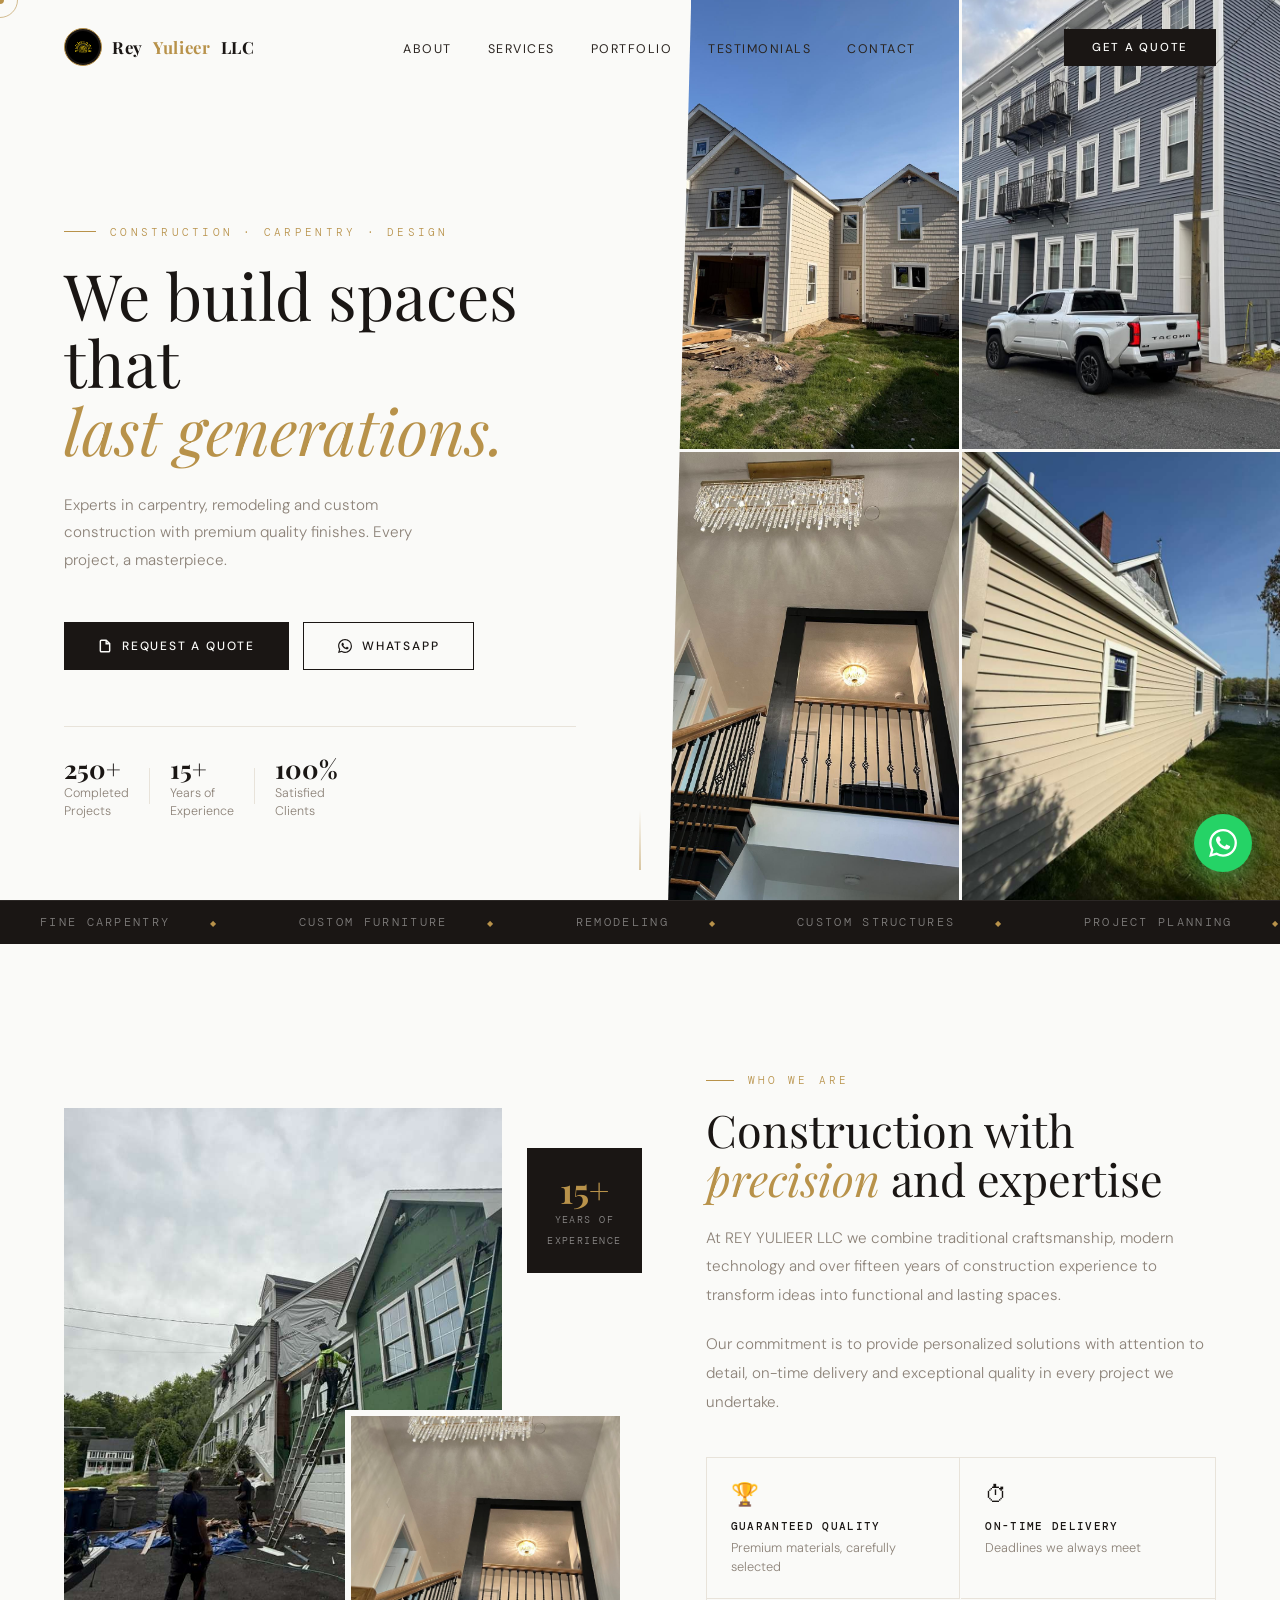
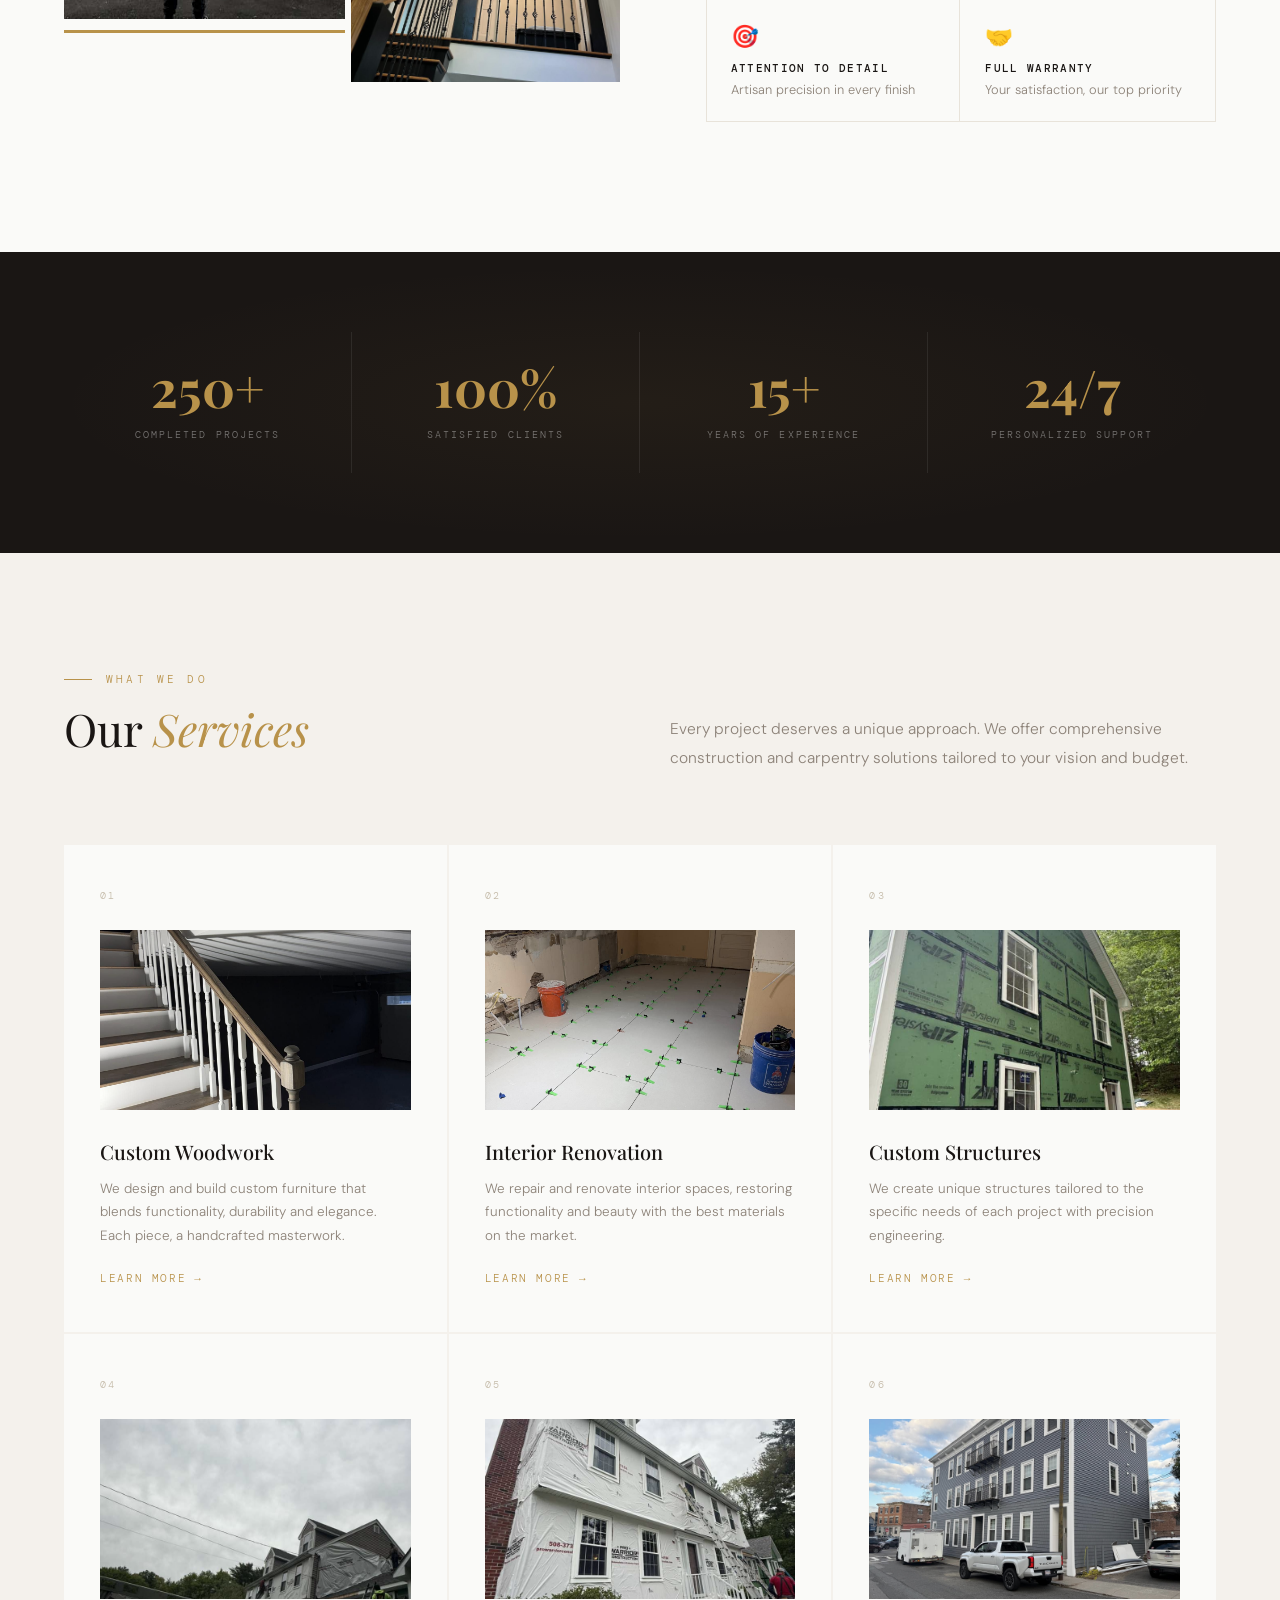
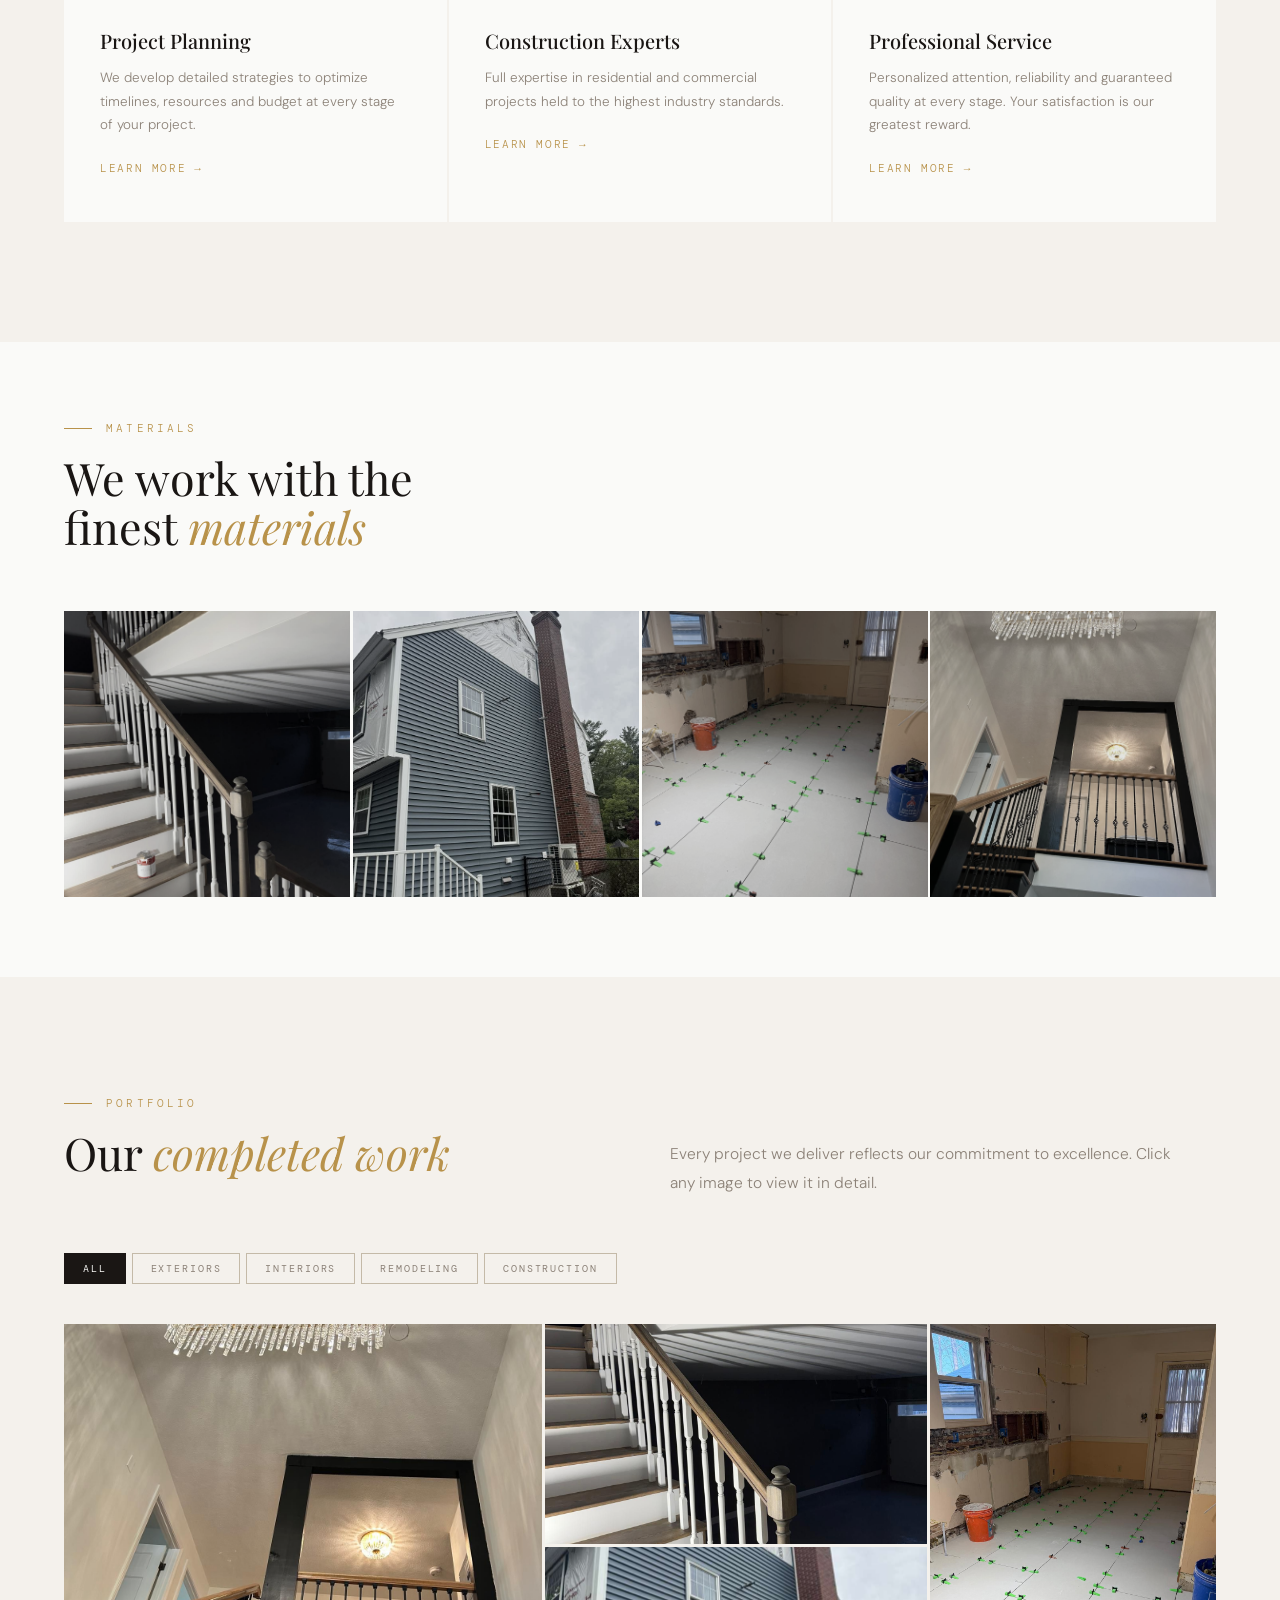
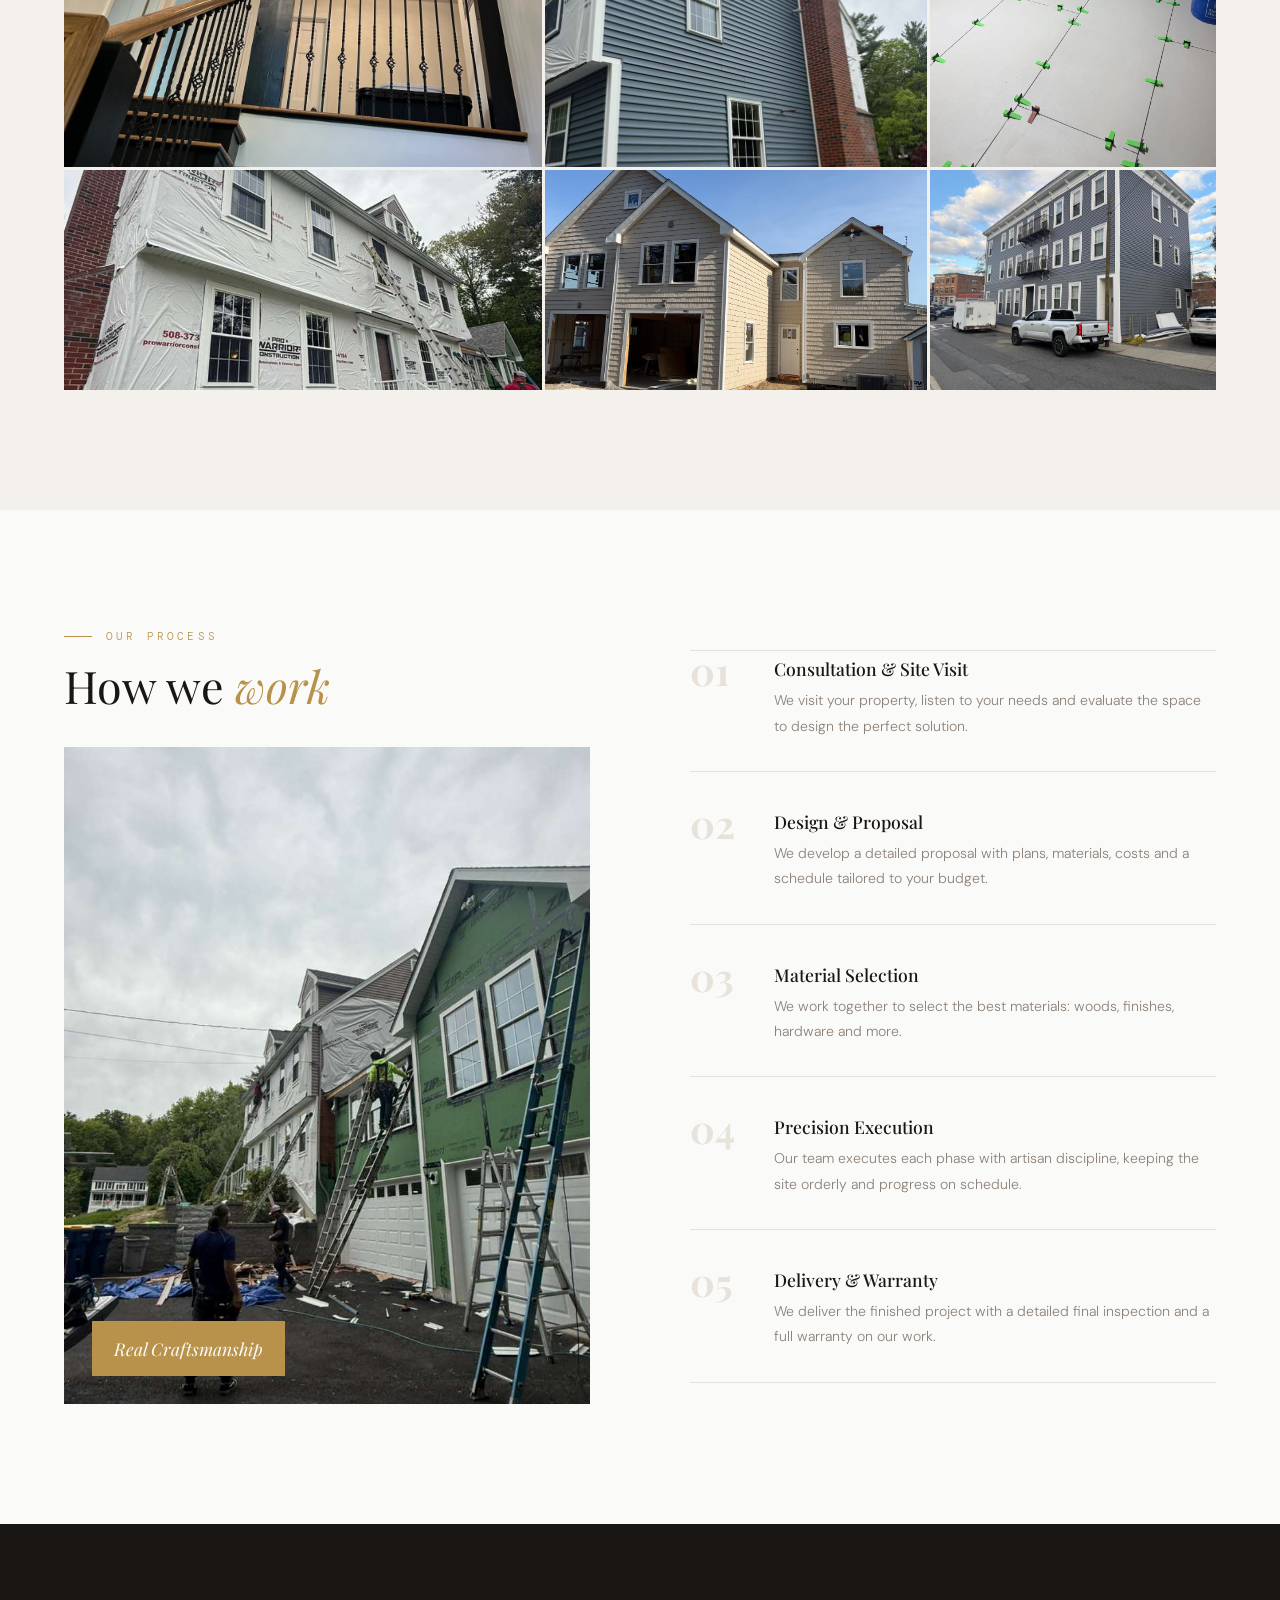
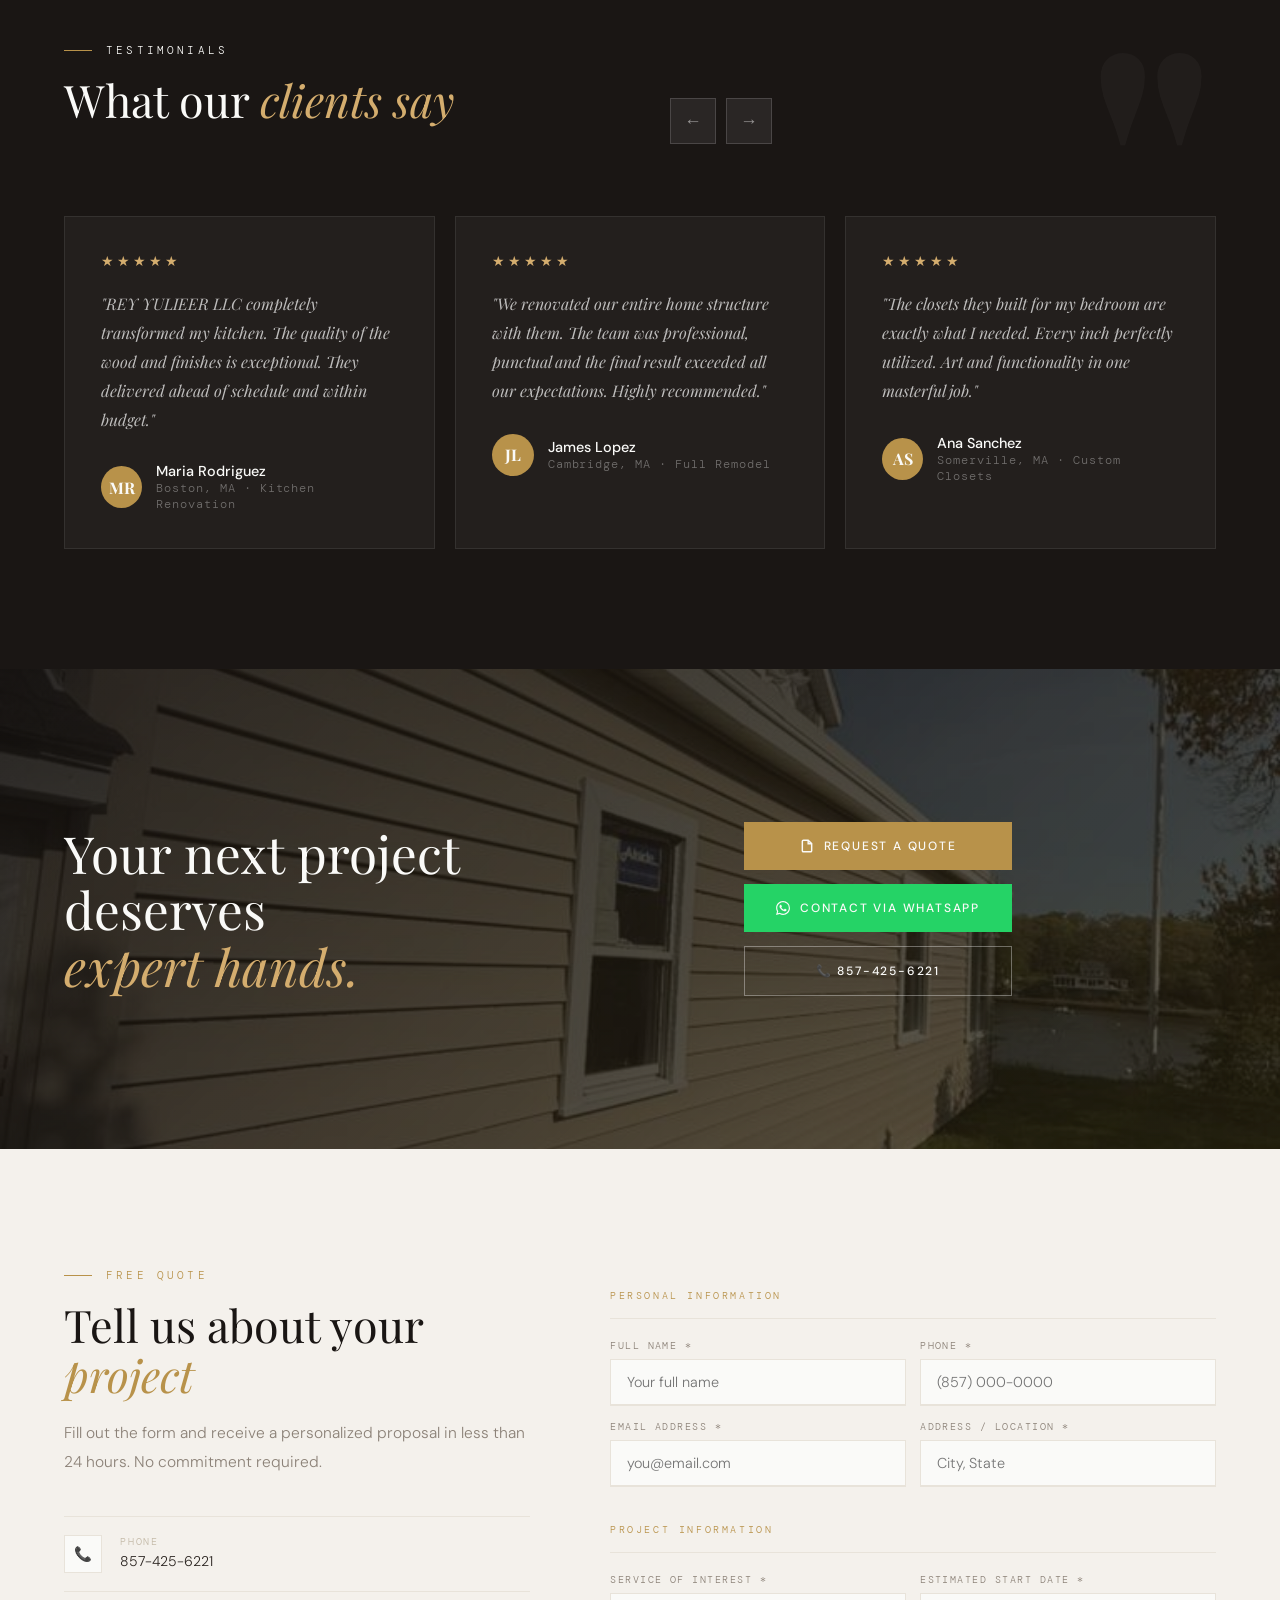
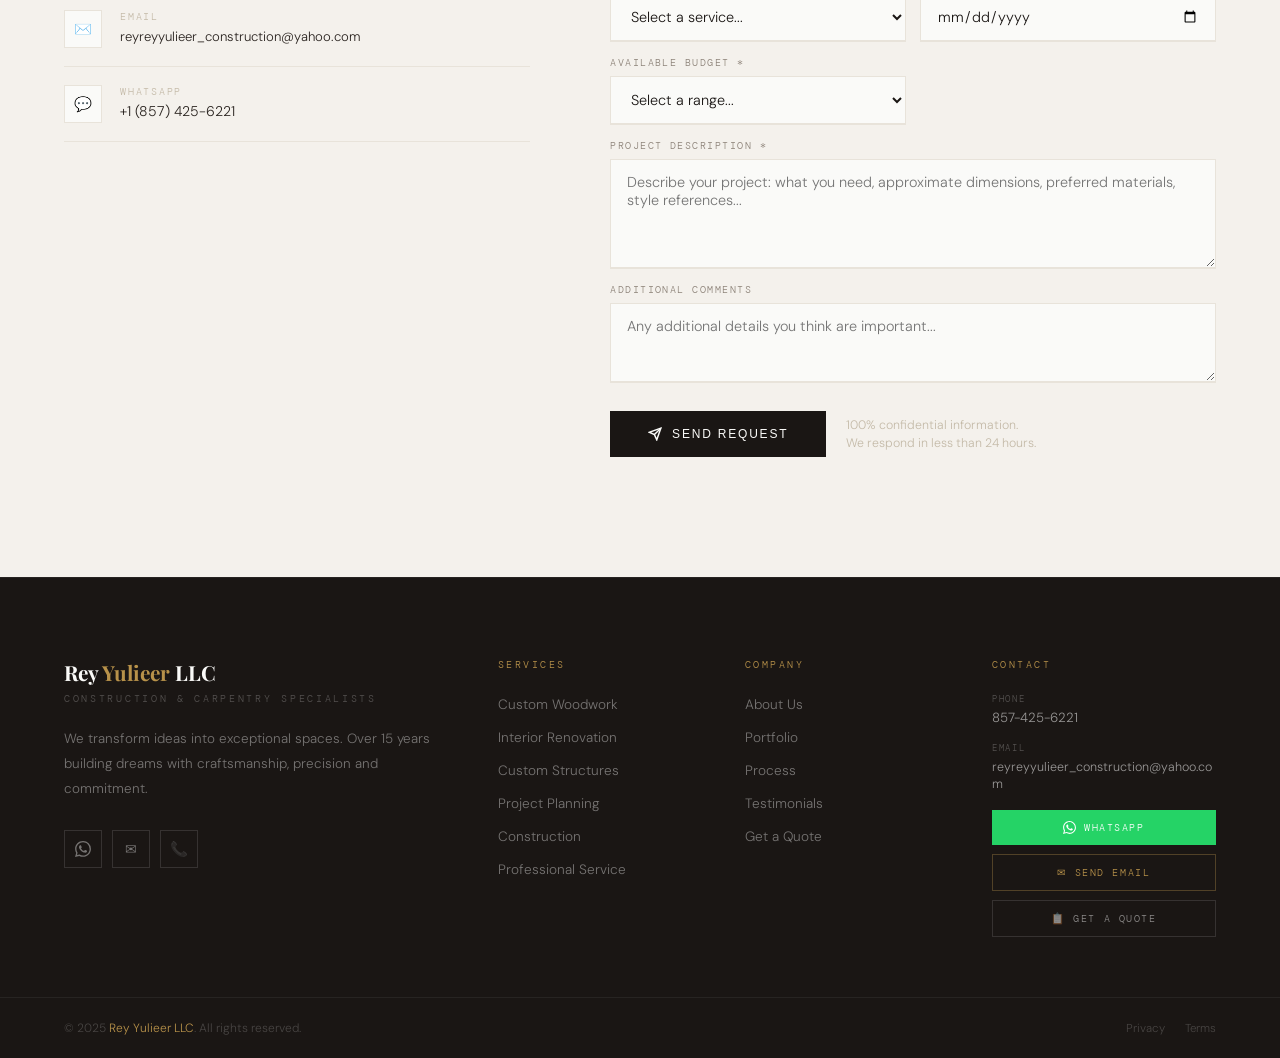
==== commit e81df2cb: "Translate to English, add logo, fix mobile process & portfolio gallery filter - Translate all site c" ====
--- a/rey-yulieer-llc.html
+++ b/rey-yulieer-llc.html
@@ -1,10 +1,12 @@
 <!DOCTYPE html>
-<html lang="es">
+<html lang="en">
 <head>
 <meta charset="UTF-8">
 <meta name="viewport" content="width=device-width, initial-scale=1.0">
-<title>REY YULIEER LLC — Construcción & Carpintería de Lujo</title>
-<meta name="description" content="Expertos en carpintería, remodelación y construcción personalizada. REY YULIEER LLC — Calidad que perdura.">
+<title>REY YULIEER LLC — Luxury Construction & Carpentry</title>
+<meta name="description" content="Experts in carpentry, remodeling and custom construction in Massachusetts. REY YULIEER LLC — Quality that lasts. +1 857-425-6221">
+<meta name="keywords" content="construction, carpentry, remodeling, siding, flooring, stairs, Boston, Massachusetts, REY YULIEER">
+<meta name="author" content="REY YULIEER LLC">
 <link rel="preconnect" href="https://fonts.googleapis.com">
 <link href="https://fonts.googleapis.com/css2?family=Playfair+Display:ital,wght@0,400;0,500;0,700;0,900;1,400;1,700&family=DM+Sans:wght@300;400;500&family=DM+Mono:wght@400;500&display=swap" rel="stylesheet">
 <link rel="stylesheet" href="styles.css">
@@ -17,15 +19,18 @@
 
 <!-- NAV -->
 <nav id="nav">
-  <a href="#" class="logo">Rey <span>Yulieer</span> LLC</a>
+  <a href="#" class="logo">
+    <img src="logotipo/IMG_1515.JPG.jpeg" alt="Rey Yulieer LLC Logo" class="nav-logo">
+    Rey <span>Yulieer</span> LLC
+  </a>
   <ul class="nl">
-    <li><a href="#about">Nosotros</a></li>
-    <li><a href="#services">Servicios</a></li>
-    <li><a href="#portfolio">Portafolio</a></li>
-    <li><a href="#testimonials">Testimonios</a></li>
-    <li><a href="#form-sec">Contacto</a></li>
+    <li><a href="#about">About</a></li>
+    <li><a href="#services">Services</a></li>
+    <li><a href="#portfolio">Portfolio</a></li>
+    <li><a href="#testimonials">Testimonials</a></li>
+    <li><a href="#form-sec">Contact</a></li>
   </ul>
-  <a href="#form-sec" class="nav-quote">Solicitar Cotización</a>
+  <a href="#form-sec" class="nav-quote">Get a Quote</a>
   <button class="ham" id="ham" aria-label="Menu">
     <span></span><span></span><span></span>
   </button>
@@ -33,37 +38,37 @@
 
 <!-- MOBILE NAV -->
 <div class="mob-nav" id="mobnav">
-  <a href="#about" onclick="closeMob()">Nosotros</a>
-  <a href="#services" onclick="closeMob()">Servicios</a>
-  <a href="#portfolio" onclick="closeMob()">Portafolio</a>
-  <a href="#testimonials" onclick="closeMob()">Testimonios</a>
-  <a href="#form-sec" onclick="closeMob()">Contacto</a>
-  <a href="#form-sec" class="btn-a" onclick="closeMob()">Solicitar Cotización</a>
+  <a href="#about" onclick="closeMob()">About</a>
+  <a href="#services" onclick="closeMob()">Services</a>
+  <a href="#portfolio" onclick="closeMob()">Portfolio</a>
+  <a href="#testimonials" onclick="closeMob()">Testimonials</a>
+  <a href="#form-sec" onclick="closeMob()">Contact</a>
+  <a href="#form-sec" class="btn-a" onclick="closeMob()">Get a Quote</a>
 </div>
 
 <!-- ─── HERO ─── -->
 <section id="hero">
   <div class="hero-left">
     <div>
-      <p class="hero-eyebrow">Construcción · Carpintería · Diseño</p>
-      <h1 class="hero-h1">Construimos espacios que<br><em>perduran generaciones.</em></h1>
-      <p class="hero-sub">Expertos en carpintería, remodelación y construcción personalizada con acabados de alta calidad. Cada proyecto, una obra maestra.</p>
+      <p class="hero-eyebrow">Construction · Carpentry · Design</p>
+      <h1 class="hero-h1">We build spaces that<br><em>last generations.</em></h1>
+      <p class="hero-sub">Experts in carpentry, remodeling and custom construction with premium quality finishes. Every project, a masterpiece.</p>
       <div class="hero-btns">
         <a href="#form-sec" class="btn-a">
           <svg width="14" height="14" viewBox="0 0 24 24" fill="none" stroke="currentColor" stroke-width="2.5"><path d="M14 2H6a2 2 0 00-2 2v16a2 2 0 002 2h12a2 2 0 002-2V8z"/><polyline points="14 2 14 8 20 8"/></svg>
-          Solicitar Cotización
+          Request a Quote
         </a>
-        <a href="https://wa.me/18574256221?text=Hola%20REY%20YULIEER%20LLC.%0AEstoy%20interesado%20en%20sus%20servicios%20de%20construcci%C3%B3n%20y%20carpinter%C3%ADa." target="_blank" class="btn-b">
+        <a href="https://wa.me/18574256221?text=Hello%20REY%20YULIEER%20LLC.%0AI%20am%20interested%20in%20your%20construction%20and%20carpentry%20services." target="_blank" class="btn-b">
           <svg width="14" height="14" viewBox="0 0 24 24" fill="currentColor"><path d="M17.472 14.382c-.297-.149-1.758-.867-2.03-.967-.273-.099-.471-.148-.67.15-.197.297-.767.966-.94 1.164-.173.199-.347.223-.644.075-.297-.15-1.255-.463-2.39-1.475-.883-.788-1.48-1.761-1.653-2.059-.173-.297-.018-.458.13-.606.134-.133.298-.347.446-.52.149-.174.198-.298.298-.497.099-.198.05-.371-.025-.52-.075-.149-.669-1.612-.916-2.207-.242-.579-.487-.5-.669-.51-.173-.008-.371-.01-.57-.01-.198 0-.52.074-.792.372-.272.297-1.04 1.016-1.04 2.479 0 1.462 1.065 2.875 1.213 3.074.149.198 2.096 3.2 5.077 4.487.709.306 1.262.489 1.694.625.712.227 1.36.195 1.871.118.571-.085 1.758-.719 2.006-1.413.248-.694.248-1.289.173-1.413-.074-.124-.272-.198-.57-.347m-5.421 7.403h-.004a9.87 9.87 0 01-5.031-1.378l-.361-.214-3.741.982.998-3.648-.235-.374a9.86 9.86 0 01-1.51-5.26c.001-5.45 4.436-9.884 9.888-9.884 2.64 0 5.122 1.03 6.988 2.898a9.825 9.825 0 012.893 6.994c-.003 5.45-4.437 9.884-9.885 9.884m8.413-18.297A11.815 11.815 0 0012.05 0C5.495 0 .16 5.335.157 11.892c0 2.096.547 4.142 1.588 5.945L.057 24l6.305-1.654a11.882 11.882 0 005.683 1.448h.005c6.554 0 11.89-5.335 11.893-11.893a11.821 11.821 0 00-3.48-8.413z"/></svg>
           WhatsApp
         </a>
       </div>
       <div class="hero-trust">
-        <div><div class="trust-num">250+</div><div class="trust-txt">Proyectos<br>Completados</div></div>
+        <div><div class="trust-num">250+</div><div class="trust-txt">Completed<br>Projects</div></div>
         <div class="trust-div"></div>
-        <div><div class="trust-num">15+</div><div class="trust-txt">Años de<br>Experiencia</div></div>
+        <div><div class="trust-num">15+</div><div class="trust-txt">Years of<br>Experience</div></div>
         <div class="trust-div"></div>
-        <div><div class="trust-num">100%</div><div class="trust-txt">Clientes<br>Satisfechos</div></div>
+        <div><div class="trust-num">100%</div><div class="trust-txt">Satisfied<br>Clients</div></div>
       </div>
     </div>
   </div>
@@ -71,16 +76,16 @@
   <div class="hero-right">
     <div class="hero-right-inner">
       <div class="hi" style="--i:1">
-        <img src="TRABAJOS/WhatsApp%20Image%202026-05-24%20at%208.32.51%20AM.jpeg" alt="Construcción residencial profesional" loading="eager">
+        <img src="TRABAJOS/WhatsApp%20Image%202026-05-24%20at%208.32.51%20AM.jpeg" alt="Professional residential construction" loading="eager">
       </div>
       <div class="hi" style="--i:2">
-        <img src="TRABAJOS/WhatsApp%20Image%202026-05-24%20at%208.32.52%20AM.jpeg" alt="Edificio remodelado con nuevo revestimiento" loading="eager">
+        <img src="TRABAJOS/WhatsApp%20Image%202026-05-24%20at%208.32.52%20AM.jpeg" alt="Building remodeled with new siding" loading="eager">
       </div>
       <div class="hi" style="--i:3">
-        <img src="TRABAJOS/WhatsApp%20Image%202026-05-24%20at%208.32.53%20AM%20(1).jpeg" alt="Interior remodelado con escalera de lujo" loading="eager">
+        <img src="TRABAJOS/WhatsApp%20Image%202026-05-24%20at%208.32.53%20AM%20(1).jpeg" alt="Remodeled interior with luxury staircase" loading="eager">
       </div>
       <div class="hi" style="--i:4">
-        <img src="TRABAJOS/WhatsApp%20Image%202026-05-24%20at%208.32.54%20AM%20(4).jpeg" alt="Residencia terminada acabados premium" loading="eager">
+        <img src="TRABAJOS/WhatsApp%20Image%202026-05-24%20at%208.32.54%20AM%20(4).jpeg" alt="Finished residence with premium finishes" loading="eager">
       </div>
     </div>
   </div>
@@ -94,22 +99,22 @@
 <!-- TICKER -->
 <div class="ticker">
   <div class="ticker-track">
-    <div class="ticker-item">Carpintería Fina</div>
-    <div class="ticker-item">Muebles a Medida</div>
-    <div class="ticker-item">Remodelación</div>
-    <div class="ticker-item">Estructuras Personalizadas</div>
-    <div class="ticker-item">Planificación de Proyectos</div>
-    <div class="ticker-item">Decks Exteriores</div>
-    <div class="ticker-item">Acabados Premium</div>
-    <div class="ticker-item">Construcción Residencial</div>
-    <div class="ticker-item">Carpintería Fina</div>
-    <div class="ticker-item">Muebles a Medida</div>
-    <div class="ticker-item">Remodelación</div>
-    <div class="ticker-item">Estructuras Personalizadas</div>
-    <div class="ticker-item">Planificación de Proyectos</div>
-    <div class="ticker-item">Decks Exteriores</div>
-    <div class="ticker-item">Acabados Premium</div>
-    <div class="ticker-item">Construcción Residencial</div>
+    <div class="ticker-item">Fine Carpentry</div>
+    <div class="ticker-item">Custom Furniture</div>
+    <div class="ticker-item">Remodeling</div>
+    <div class="ticker-item">Custom Structures</div>
+    <div class="ticker-item">Project Planning</div>
+    <div class="ticker-item">Exterior Decks</div>
+    <div class="ticker-item">Premium Finishes</div>
+    <div class="ticker-item">Residential Construction</div>
+    <div class="ticker-item">Fine Carpentry</div>
+    <div class="ticker-item">Custom Furniture</div>
+    <div class="ticker-item">Remodeling</div>
+    <div class="ticker-item">Custom Structures</div>
+    <div class="ticker-item">Project Planning</div>
+    <div class="ticker-item">Exterior Decks</div>
+    <div class="ticker-item">Premium Finishes</div>
+    <div class="ticker-item">Residential Construction</div>
   </div>
 </div>
 
@@ -117,43 +122,43 @@
 <section id="about">
   <div class="about-images reveal">
     <div class="about-img-main">
-      <img src="TRABAJOS/WhatsApp%20Image%202026-05-24%20at%208.32.53%20AM.jpeg" alt="Equipo de construcción REY YULIEER en obra" loading="lazy">
+      <img src="TRABAJOS/WhatsApp%20Image%202026-05-24%20at%208.32.53%20AM.jpeg" alt="REY YULIEER construction team on site" loading="lazy">
     </div>
     <div class="about-img-sec">
-      <img src="TRABAJOS/WhatsApp%20Image%202026-05-24%20at%208.32.53%20AM%20(1).jpeg" alt="Interior terminado: araña de cristal y escalera de lujo" loading="lazy">
+      <img src="TRABAJOS/WhatsApp%20Image%202026-05-24%20at%208.32.53%20AM%20(1).jpeg" alt="Finished interior: crystal chandelier and luxury staircase" loading="lazy">
     </div>
     <div class="about-badge">
       <span class="about-badge-num">15+</span>
-      <span class="about-badge-txt">Años de<br>Experiencia</span>
+      <span class="about-badge-txt">Years of<br>Experience</span>
     </div>
     <div class="about-gold-line"></div>
   </div>
 
   <div class="about-text">
-    <p class="section-eyebrow reveal">Quiénes Somos</p>
-    <h2 class="section-h2 reveal d1">Construcción con <em>precisión</em> y experiencia</h2>
-    <p class="about-body reveal d2">En REY YULIEER LLC combinamos artesanía tradicional, tecnología moderna y más de quince años de experiencia en construcción para transformar ideas en espacios funcionales y duraderos.</p>
-    <p class="about-body reveal d3">Nuestro compromiso es ofrecer soluciones personalizadas con atención al detalle, cumplimiento de plazos y calidad excepcional en cada proyecto que emprendemos.</p>
+    <p class="section-eyebrow reveal">Who We Are</p>
+    <h2 class="section-h2 reveal d1">Construction with <em>precision</em> and expertise</h2>
+    <p class="about-body reveal d2">At REY YULIEER LLC we combine traditional craftsmanship, modern technology and over fifteen years of construction experience to transform ideas into functional and lasting spaces.</p>
+    <p class="about-body reveal d3">Our commitment is to provide personalized solutions with attention to detail, on-time delivery and exceptional quality in every project we undertake.</p>
     <div class="about-features reveal d4">
       <div class="af">
         <div class="af-icon">🏆</div>
-        <div class="af-t">Calidad Garantizada</div>
-        <div class="af-d">Materiales premium seleccionados</div>
+        <div class="af-t">Guaranteed Quality</div>
+        <div class="af-d">Premium materials, carefully selected</div>
       </div>
       <div class="af">
         <div class="af-icon">⏱</div>
-        <div class="af-t">Entrega Puntual</div>
-        <div class="af-d">Plazos que siempre cumplimos</div>
+        <div class="af-t">On-Time Delivery</div>
+        <div class="af-d">Deadlines we always meet</div>
       </div>
       <div class="af">
         <div class="af-icon">🎯</div>
-        <div class="af-t">Atención al Detalle</div>
-        <div class="af-d">Precisión artesanal en cada acabado</div>
+        <div class="af-t">Attention to Detail</div>
+        <div class="af-d">Artisan precision in every finish</div>
       </div>
       <div class="af">
         <div class="af-icon">🤝</div>
-        <div class="af-t">Garantía Total</div>
-        <div class="af-d">Tu satisfacción, nuestra prioridad</div>
+        <div class="af-t">Full Warranty</div>
+        <div class="af-d">Your satisfaction, our top priority</div>
       </div>
     </div>
   </div>
@@ -163,19 +168,19 @@
 <div id="stats">
   <div class="stat">
     <span class="stat-n" data-target="250" data-suffix="+">0</span>
-    <span class="stat-l">Proyectos Completados</span>
+    <span class="stat-l">Completed Projects</span>
   </div>
   <div class="stat">
     <span class="stat-n" data-target="100" data-suffix="%">0</span>
-    <span class="stat-l">Clientes Satisfechos</span>
+    <span class="stat-l">Satisfied Clients</span>
   </div>
   <div class="stat">
     <span class="stat-n" data-target="15" data-suffix="+">0</span>
-    <span class="stat-l">Años de Experiencia</span>
+    <span class="stat-l">Years of Experience</span>
   </div>
   <div class="stat">
     <span class="stat-n">24/7</span>
-    <span class="stat-l">Atención Personalizada</span>
+    <span class="stat-l">Personalized Support</span>
   </div>
 </div>
 
@@ -183,71 +188,71 @@
 <section id="services">
   <div class="services-top">
     <div>
-      <p class="section-eyebrow reveal">Lo Que Hacemos</p>
-      <h2 class="section-h2 reveal d1">Nuestros <em>Servicios</em></h2>
-    </div>
-    <p class="section-lead reveal d2">Cada proyecto merece un enfoque único. Ofrecemos soluciones integrales de construcción y carpintería adaptadas a tu visión y presupuesto.</p>
+      <p class="section-eyebrow reveal">What We Do</p>
+      <h2 class="section-h2 reveal d1">Our <em>Services</em></h2>
+    </div>
+    <p class="section-lead reveal d2">Every project deserves a unique approach. We offer comprehensive construction and carpentry solutions tailored to your vision and budget.</p>
   </div>
 
   <div class="services-grid">
     <div class="svc reveal">
       <div class="svc-num">01</div>
       <div class="svc-img">
-        <img src="TRABAJOS/WhatsApp%20Image%202026-05-24%20at%208.32.53%20AM%20(3).jpeg" alt="Escalera de madera refinada, carpintería fina" loading="lazy">
-      </div>
-      <h3 class="svc-n">Muebles de Madera</h3>
-      <p class="svc-d">Diseñamos y fabricamos muebles personalizados que combinan funcionalidad, resistencia y elegancia. Cada pieza, una obra artesanal.</p>
-      <div class="svc-arrow">Ver más <span>→</span></div>
+        <img src="TRABAJOS/WhatsApp%20Image%202026-05-24%20at%208.32.53%20AM%20(3).jpeg" alt="Refined wood staircase, fine carpentry" loading="lazy">
+      </div>
+      <h3 class="svc-n">Custom Woodwork</h3>
+      <p class="svc-d">We design and build custom furniture that blends functionality, durability and elegance. Each piece, a handcrafted masterwork.</p>
+      <div class="svc-arrow">Learn more <span>→</span></div>
     </div>
 
     <div class="svc reveal d1">
       <div class="svc-num">02</div>
       <div class="svc-img">
-        <img src="TRABAJOS/WhatsApp%20Image%202026-05-24%20at%208.32.53%20AM%20(2).jpeg" alt="Instalación de pisos en remodelación de cocina" loading="lazy">
-      </div>
-      <h3 class="svc-n">Reparación de Interiores</h3>
-      <p class="svc-d">Reparamos y renovamos espacios interiores para devolverles funcionalidad y belleza con los mejores materiales del mercado.</p>
-      <div class="svc-arrow">Ver más <span>→</span></div>
+        <img src="TRABAJOS/WhatsApp%20Image%202026-05-24%20at%208.32.53%20AM%20(2).jpeg" alt="Floor installation during kitchen remodel" loading="lazy">
+      </div>
+      <h3 class="svc-n">Interior Renovation</h3>
+      <p class="svc-d">We repair and renovate interior spaces, restoring functionality and beauty with the best materials on the market.</p>
+      <div class="svc-arrow">Learn more <span>→</span></div>
     </div>
 
     <div class="svc reveal d2">
       <div class="svc-num">03</div>
       <div class="svc-img">
-        <img src="TRABAJOS/WhatsApp%20Image%202026-05-24%20at%208.32.54%20AM.jpeg" alt="Estructura nueva con ZIP System, construcción en progreso" loading="lazy">
-      </div>
-      <h3 class="svc-n">Estructuras a Medida</h3>
-      <p class="svc-d">Creamos estructuras únicas adaptadas a las necesidades específicas de cada proyecto con ingeniería de precisión.</p>
-      <div class="svc-arrow">Ver más <span>→</span></div>
+        <img src="TRABAJOS/WhatsApp%20Image%202026-05-24%20at%208.32.54%20AM.jpeg" alt="New structure with ZIP System, construction in progress" loading="lazy">
+      </div>
+      <h3 class="svc-n">Custom Structures</h3>
+      <p class="svc-d">We create unique structures tailored to the specific needs of each project with precision engineering.</p>
+      <div class="svc-arrow">Learn more <span>→</span></div>
     </div>
 
     <div class="svc reveal d1">
       <div class="svc-num">04</div>
       <div class="svc-img">
-        <img src="TRABAJOS/WhatsApp%20Image%202026-05-24%20at%208.32.52%20AM%20(1).jpeg" alt="Equipo trabajando en proyecto exterior" loading="lazy">
-      </div>
-      <h3 class="svc-n">Planificación de Proyectos</h3>
-      <p class="svc-d">Desarrollamos estrategias detalladas para optimizar tiempos, recursos y presupuesto en cada etapa de tu proyecto.</p>
-      <div class="svc-arrow">Ver más <span>→</span></div>
+        <img src="TRABAJOS/WhatsApp%20Image%202026-05-24%20at%208.32.52%20AM%20(1).jpeg" alt="Team working on exterior project" loading="lazy">
+      </div>
+      <h3 class="svc-n">Project Planning</h3>
+      <p class="svc-d">We develop detailed strategies to optimize timelines, resources and budget at every stage of your project.</p>
+      <div class="svc-arrow">Learn more <span>→</span></div>
     </div>
 
     <div class="svc reveal d2">
       <div class="svc-num">05</div>
       <div class="svc-img">
-        <img src="TRABAJOS/WhatsApp%20Image%202026-05-24%20at%208.32.53%20AM%20(5).jpeg" alt="Gran proyecto de remodelación exterior multifamiliar" loading="lazy">
-      </div>
-      <h3 class="svc-n">Expertos en Construcción</h3>
-      <p class="svc-d">Experiencia integral en proyectos residenciales y comerciales con los más altos estándares del sector.</p>
-      <div class="svc-arrow">Ver más <span>→</span></div>
+        <img src="TRABAJOS/WhatsApp%20Image%202026-05-24%20at%208.32.53%20AM%20(5).jpeg" alt="Large exterior multifamily remodeling project" loading="lazy">
+      </div>
+      <h3 class="svc-n">Construction Experts</h3>
+      <p class="svc-d">Full expertise in residential and commercial projects held to the highest industry standards.</p>
+      <div class="svc-arrow">Learn more <span>→</span></div>
     </div>
 
     <div class="svc reveal d3">
       <div class="svc-num">06</div>
       <div class="svc-img">
-        <img src="TRABAJOS/WhatsApp%20Image%202026-05-24%20at%208.32.52%20AM.jpeg" alt="Edificio multifamiliar remodelado con acabado profesional" loading="lazy">
-      </div>
-      <h3 class="svc-n">Servicio Profesional</h3>
-      <p class="svc-d">Atención personalizada, cumplimiento y calidad garantizada en cada etapa. Tu satisfacción es nuestra mayor recompensa.</p>
-      <div class="svc-arrow">Ver más <span>→</span></div>
+        <img src="TRABAJOS/WhatsApp%20Image%202026-05-24%20at%208.32.52%20AM.jpeg" alt="Multifamily building remodeled with professional finish" loading="lazy">
+      </div>
+      <h3 class="svc-n">Professional Service</h3>
+      <p class="svc-d">Personalized attention, reliability and guaranteed quality at every stage. Your satisfaction is our greatest reward.</p>
+      <div class="svc-arrow">Learn more <span>→</span></div>
     </div>
   </div>
 </section>
@@ -255,25 +260,25 @@
 <!-- ─── MATERIALS ─── -->
 <section id="materials">
   <div class="mat-h">
-    <p class="section-eyebrow reveal">Materiales</p>
-    <h2 class="section-h2 reveal d1">Trabajamos con los<br>mejores <em>materiales</em></h2>
+    <p class="section-eyebrow reveal">Materials</p>
+    <h2 class="section-h2 reveal d1">We work with the<br>finest <em>materials</em></h2>
   </div>
   <div class="mat-grid reveal d2">
     <div class="mat-item">
-      <img src="TRABAJOS/WhatsApp%20Image%202026-05-24%20at%208.32.53%20AM%20(3).jpeg" alt="Madera de roble: escalera con peldaños de roble" loading="lazy">
-      <div class="mat-label">Madera de Roble</div>
+      <img src="TRABAJOS/WhatsApp%20Image%202026-05-24%20at%208.32.53%20AM%20(3).jpeg" alt="Oak wood: staircase with oak treads" loading="lazy">
+      <div class="mat-label">Oak Wood</div>
     </div>
     <div class="mat-item">
-      <img src="TRABAJOS/WhatsApp%20Image%202026-05-24%20at%208.32.53%20AM%20(4).jpeg" alt="Madera tratada: deck y estructura exterior" loading="lazy">
-      <div class="mat-label">Madera Tratada</div>
+      <img src="TRABAJOS/WhatsApp%20Image%202026-05-24%20at%208.32.53%20AM%20(4).jpeg" alt="Treated wood: deck and exterior structure" loading="lazy">
+      <div class="mat-label">Treated Wood</div>
     </div>
     <div class="mat-item">
-      <img src="TRABAJOS/WhatsApp%20Image%202026-05-24%20at%208.32.53%20AM%20(2).jpeg" alt="Instalación de pisos: porcelana de gran formato" loading="lazy">
-      <div class="mat-label">Pisos & Azulejos</div>
+      <img src="TRABAJOS/WhatsApp%20Image%202026-05-24%20at%208.32.53%20AM%20(2).jpeg" alt="Floor installation: large-format porcelain" loading="lazy">
+      <div class="mat-label">Floors & Tile</div>
     </div>
     <div class="mat-item">
-      <img src="TRABAJOS/WhatsApp%20Image%202026-05-24%20at%208.32.53%20AM%20(1).jpeg" alt="Acabados interiores de lujo: araña de cristal y escalera" loading="lazy">
-      <div class="mat-label">Acabados Interiores</div>
+      <img src="TRABAJOS/WhatsApp%20Image%202026-05-24%20at%208.32.53%20AM%20(1).jpeg" alt="Luxury interior finishes: crystal chandelier and staircase" loading="lazy">
+      <div class="mat-label">Interior Finishes</div>
     </div>
   </div>
 </section>
@@ -282,55 +287,55 @@
 <section id="portfolio">
   <div class="port-top">
     <div>
-      <p class="section-eyebrow reveal">Portafolio</p>
-      <h2 class="section-h2 reveal d1">Trabajos <em>realizados</em></h2>
-    </div>
-    <p class="section-lead reveal d2">Cada proyecto que entregamos es el reflejo de nuestro compromiso con la excelencia. Haz clic en cualquier imagen para verla en detalle.</p>
+      <p class="section-eyebrow reveal">Portfolio</p>
+      <h2 class="section-h2 reveal d1">Our <em>completed work</em></h2>
+    </div>
+    <p class="section-lead reveal d2">Every project we deliver reflects our commitment to excellence. Click any image to view it in detail.</p>
   </div>
 
   <div class="port-filters reveal">
-    <button class="pf on" onclick="pFilter('all',this)">Todo</button>
-    <button class="pf" onclick="pFilter('exteriores',this)">Exteriores</button>
-    <button class="pf" onclick="pFilter('interiores',this)">Interiores</button>
-    <button class="pf" onclick="pFilter('remodelacion',this)">Remodelación</button>
-    <button class="pf" onclick="pFilter('construccion',this)">Construcción</button>
-  </div>
-
-  <div class="port-grid">
-    <div class="pi" data-cat="interiores" onclick="openLb(this)">
-      <img src="TRABAJOS/WhatsApp%20Image%202026-05-24%20at%208.32.53%20AM%20(1).jpeg" alt="Interior terminado: araña de cristal y escalera de hierro forjado" loading="lazy">
-      <div class="pi-ov"><div><div class="pi-cat">Interiores</div><div class="pi-title">Escalera & Iluminación de Lujo</div></div></div>
-      <button class="pi-expand" aria-label="Ampliar">⤢</button>
-    </div>
-    <div class="pi" data-cat="interiores" onclick="openLb(this)">
-      <img src="TRABAJOS/WhatsApp%20Image%202026-05-24%20at%208.32.53%20AM%20(3).jpeg" alt="Escalera de madera de roble refinada con barandal blanco" loading="lazy">
-      <div class="pi-ov"><div><div class="pi-cat">Interiores</div><div class="pi-title">Escalera de Madera Refinada</div></div></div>
-      <button class="pi-expand" aria-label="Ampliar">⤢</button>
-    </div>
-    <div class="pi" data-cat="interiores" onclick="openLb(this)">
-      <img src="TRABAJOS/WhatsApp%20Image%202026-05-24%20at%208.32.53%20AM%20(2).jpeg" alt="Remodelación de cocina: instalación de pisos de porcelana" loading="lazy">
-      <div class="pi-ov"><div><div class="pi-cat">Interiores</div><div class="pi-title">Remodelación de Cocina</div></div></div>
-      <button class="pi-expand" aria-label="Ampliar">⤢</button>
-    </div>
-    <div class="pi" data-cat="exteriores" onclick="openLb(this)">
-      <img src="TRABAJOS/WhatsApp%20Image%202026-05-24%20at%208.32.53%20AM%20(4).jpeg" alt="Revestimiento vinyl siding azul con deck y chimenea de ladrillo" loading="lazy">
-      <div class="pi-ov"><div><div class="pi-cat">Exteriores</div><div class="pi-title">Revestimiento & Deck</div></div></div>
-      <button class="pi-expand" aria-label="Ampliar">⤢</button>
-    </div>
-    <div class="pi" data-cat="remodelacion" onclick="openLb(this)">
-      <img src="TRABAJOS/WhatsApp%20Image%202026-05-24%20at%208.32.53%20AM%20(5).jpeg" alt="Gran remodelación exterior residencial multifamiliar" loading="lazy">
-      <div class="pi-ov"><div><div class="pi-cat">Remodelación</div><div class="pi-title">Remodelación Exterior Completa</div></div></div>
-      <button class="pi-expand" aria-label="Ampliar">⤢</button>
-    </div>
-    <div class="pi" data-cat="construccion" onclick="openLb(this)">
-      <img src="TRABAJOS/WhatsApp%20Image%202026-05-24%20at%208.32.51%20AM.jpeg" alt="Construcción nueva residencial con siding cedar shingle" loading="lazy">
-      <div class="pi-ov"><div><div class="pi-cat">Construcción</div><div class="pi-title">Residencia Nueva</div></div></div>
-      <button class="pi-expand" aria-label="Ampliar">⤢</button>
-    </div>
-    <div class="pi" data-cat="exteriores" onclick="openLb(this)">
-      <img src="TRABAJOS/WhatsApp%20Image%202026-05-24%20at%208.32.52%20AM.jpeg" alt="Edificio multifamiliar remodelado con siding navy y trim blanco" loading="lazy">
-      <div class="pi-ov"><div><div class="pi-cat">Exteriores</div><div class="pi-title">Edificio Multifamiliar</div></div></div>
-      <button class="pi-expand" aria-label="Ampliar">⤢</button>
+    <button class="pf on" onclick="pFilter('all',this)">All</button>
+    <button class="pf" onclick="pFilter('exteriors',this)">Exteriors</button>
+    <button class="pf" onclick="pFilter('interiors',this)">Interiors</button>
+    <button class="pf" onclick="pFilter('remodeling',this)">Remodeling</button>
+    <button class="pf" onclick="pFilter('construction',this)">Construction</button>
+  </div>
+
+  <div class="port-grid" id="portGrid">
+    <div class="pi" data-cat="interiors" onclick="openLb(this)">
+      <img src="TRABAJOS/WhatsApp%20Image%202026-05-24%20at%208.32.53%20AM%20(1).jpeg" alt="Finished interior: crystal chandelier and wrought-iron staircase" data-title="Staircase & Luxury Lighting" loading="lazy">
+      <div class="pi-ov"><div><div class="pi-cat">Interiors</div><div class="pi-title">Staircase &amp; Luxury Lighting</div></div></div>
+      <button class="pi-expand" aria-label="Expand">⤢</button>
+    </div>
+    <div class="pi" data-cat="interiors" onclick="openLb(this)">
+      <img src="TRABAJOS/WhatsApp%20Image%202026-05-24%20at%208.32.53%20AM%20(3).jpeg" alt="Refined oak wood staircase with white railing" data-title="Refined Wood Staircase" loading="lazy">
+      <div class="pi-ov"><div><div class="pi-cat">Interiors</div><div class="pi-title">Refined Wood Staircase</div></div></div>
+      <button class="pi-expand" aria-label="Expand">⤢</button>
+    </div>
+    <div class="pi" data-cat="interiors" onclick="openLb(this)">
+      <img src="TRABAJOS/WhatsApp%20Image%202026-05-24%20at%208.32.53%20AM%20(2).jpeg" alt="Kitchen remodel: porcelain floor installation" data-title="Kitchen Remodel" loading="lazy">
+      <div class="pi-ov"><div><div class="pi-cat">Interiors</div><div class="pi-title">Kitchen Remodel</div></div></div>
+      <button class="pi-expand" aria-label="Expand">⤢</button>
+    </div>
+    <div class="pi" data-cat="exteriors" onclick="openLb(this)">
+      <img src="TRABAJOS/WhatsApp%20Image%202026-05-24%20at%208.32.53%20AM%20(4).jpeg" alt="Blue vinyl siding with deck and brick chimney" data-title="Siding & Deck" loading="lazy">
+      <div class="pi-ov"><div><div class="pi-cat">Exteriors</div><div class="pi-title">Siding &amp; Deck</div></div></div>
+      <button class="pi-expand" aria-label="Expand">⤢</button>
+    </div>
+    <div class="pi" data-cat="remodeling" onclick="openLb(this)">
+      <img src="TRABAJOS/WhatsApp%20Image%202026-05-24%20at%208.32.53%20AM%20(5).jpeg" alt="Full exterior residential multifamily remodel" data-title="Complete Exterior Remodel" loading="lazy">
+      <div class="pi-ov"><div><div class="pi-cat">Remodeling</div><div class="pi-title">Complete Exterior Remodel</div></div></div>
+      <button class="pi-expand" aria-label="Expand">⤢</button>
+    </div>
+    <div class="pi" data-cat="construction" onclick="openLb(this)">
+      <img src="TRABAJOS/WhatsApp%20Image%202026-05-24%20at%208.32.51%20AM.jpeg" alt="New residential construction with cedar shingle siding" data-title="New Residence" loading="lazy">
+      <div class="pi-ov"><div><div class="pi-cat">Construction</div><div class="pi-title">New Residence</div></div></div>
+      <button class="pi-expand" aria-label="Expand">⤢</button>
+    </div>
+    <div class="pi" data-cat="exteriors" onclick="openLb(this)">
+      <img src="TRABAJOS/WhatsApp%20Image%202026-05-24%20at%208.32.52%20AM.jpeg" alt="Multifamily building remodeled with navy siding and white trim" data-title="Multifamily Building" loading="lazy">
+      <div class="pi-ov"><div><div class="pi-cat">Exteriors</div><div class="pi-title">Multifamily Building</div></div></div>
+      <button class="pi-expand" aria-label="Expand">⤢</button>
     </div>
   </div>
 </section>
@@ -339,47 +344,47 @@
 <section id="process">
   <div class="process-wrap">
     <div class="process-left reveal">
-      <p class="section-eyebrow">Nuestro Proceso</p>
-      <h2 class="section-h2 reveal d1">Cómo <em>trabajamos</em></h2>
+      <p class="section-eyebrow">Our Process</p>
+      <h2 class="section-h2 reveal d1">How we <em>work</em></h2>
       <div class="process-img" style="margin-top:36px;">
-        <img src="TRABAJOS/WhatsApp%20Image%202026-05-24%20at%208.32.53%20AM.jpeg" alt="Equipo REY YULIEER instalando revestimiento en obra" loading="lazy">
-        <div class="process-img-badge">Artesanía real</div>
+        <img src="TRABAJOS/WhatsApp%20Image%202026-05-24%20at%208.32.53%20AM.jpeg" alt="REY YULIEER team installing siding on site" loading="lazy">
+        <div class="process-img-badge">Real Craftsmanship</div>
       </div>
     </div>
     <div class="process-steps">
       <div class="step reveal">
         <div class="step-num">01</div>
         <div>
-          <div class="step-t">Consulta y Visita</div>
-          <div class="step-d">Visitamos tu propiedad, escuchamos tus necesidades y evaluamos el espacio para diseñar la solución perfecta.</div>
+          <div class="step-t">Consultation &amp; Site Visit</div>
+          <div class="step-d">We visit your property, listen to your needs and evaluate the space to design the perfect solution.</div>
         </div>
       </div>
       <div class="step reveal d1">
         <div class="step-num">02</div>
         <div>
-          <div class="step-t">Diseño y Propuesta</div>
-          <div class="step-d">Desarrollamos una propuesta detallada con planos, materiales, costos y cronograma ajustado a tu presupuesto.</div>
+          <div class="step-t">Design &amp; Proposal</div>
+          <div class="step-d">We develop a detailed proposal with plans, materials, costs and a schedule tailored to your budget.</div>
         </div>
       </div>
       <div class="step reveal d2">
         <div class="step-num">03</div>
         <div>
-          <div class="step-t">Selección de Materiales</div>
-          <div class="step-d">Trabajamos juntos para seleccionar los mejores materiales: maderas, acabados, herrajes y más.</div>
+          <div class="step-t">Material Selection</div>
+          <div class="step-d">We work together to select the best materials: woods, finishes, hardware and more.</div>
         </div>
       </div>
       <div class="step reveal d3">
         <div class="step-num">04</div>
         <div>
-          <div class="step-t">Ejecución con Precisión</div>
-          <div class="step-d">Nuestro equipo ejecuta cada fase con disciplina artesanal, manteniendo el sitio ordenado y el avance en tiempo real.</div>
+          <div class="step-t">Precision Execution</div>
+          <div class="step-d">Our team executes each phase with artisan discipline, keeping the site orderly and progress on schedule.</div>
         </div>
       </div>
       <div class="step reveal d4">
         <div class="step-num">05</div>
         <div>
-          <div class="step-t">Entrega y Garantía</div>
-          <div class="step-d">Entregamos el proyecto terminado con inspección final detallada y garantía completa por nuestro trabajo.</div>
+          <div class="step-t">Delivery &amp; Warranty</div>
+          <div class="step-d">We deliver the finished project with a detailed final inspection and a full warranty on our work.</div>
         </div>
       </div>
     </div>
@@ -390,8 +395,8 @@
 <section id="testimonials">
   <div class="test-top">
     <div>
-      <p class="section-eyebrow reveal">Testimonios</p>
-      <h2 class="section-h2 reveal d1">Lo que dicen nuestros <em>clientes</em></h2>
+      <p class="section-eyebrow reveal">Testimonials</p>
+      <h2 class="section-h2 reveal d1">What our <em>clients say</em></h2>
     </div>
     <div class="test-nav">
       <button class="tn-btn" onclick="prevTest()">←</button>
@@ -401,26 +406,26 @@
   <div class="test-grid" id="testGrid">
     <div class="tc reveal">
       <div class="tc-stars">★★★★★</div>
-      <p class="tc-text">"REY YULIEER LLC transformó mi cocina por completo. La calidad de la madera y los acabados son excepcionales. Entregaron antes del plazo y dentro del presupuesto."</p>
+      <p class="tc-text">"REY YULIEER LLC completely transformed my kitchen. The quality of the wood and finishes is exceptional. They delivered ahead of schedule and within budget."</p>
       <div class="tc-author">
         <div class="tc-av">MR</div>
-        <div><div class="tc-name">María Rodríguez</div><div class="tc-role">Boston, MA · Cocina Renovada</div></div>
+        <div><div class="tc-name">Maria Rodriguez</div><div class="tc-role">Boston, MA · Kitchen Renovation</div></div>
       </div>
     </div>
     <div class="tc reveal d1">
       <div class="tc-stars">★★★★★</div>
-      <p class="tc-text">"Renovamos toda la estructura de nuestra casa con ellos. El equipo fue profesional, puntual y el resultado final superó todo lo que esperábamos. Los recomiendo ampliamente."</p>
+      <p class="tc-text">"We renovated our entire home structure with them. The team was professional, punctual and the final result exceeded all our expectations. Highly recommended."</p>
       <div class="tc-author">
         <div class="tc-av">JL</div>
-        <div><div class="tc-name">James López</div><div class="tc-role">Cambridge, MA · Remodelación</div></div>
+        <div><div class="tc-name">James Lopez</div><div class="tc-role">Cambridge, MA · Full Remodel</div></div>
       </div>
     </div>
     <div class="tc reveal d2">
       <div class="tc-stars">★★★★★</div>
-      <p class="tc-text">"Los closets que fabricaron para mi dormitorio son exactamente lo que necesitaba. Cada espacio perfectamente aprovechado. Arte y funcionalidad en un mismo trabajo magistral."</p>
+      <p class="tc-text">"The closets they built for my bedroom are exactly what I needed. Every inch perfectly utilized. Art and functionality in one masterful job."</p>
       <div class="tc-author">
         <div class="tc-av">AS</div>
-        <div><div class="tc-name">Ana Sánchez</div><div class="tc-role">Somerville, MA · Closets</div></div>
+        <div><div class="tc-name">Ana Sanchez</div><div class="tc-role">Somerville, MA · Custom Closets</div></div>
       </div>
     </div>
   </div>
@@ -429,19 +434,19 @@
 <!-- ─── CTA BAND ─── -->
 <section id="ctaband">
   <div class="ctab-bg">
-    <img src="TRABAJOS/WhatsApp%20Image%202026-05-24%20at%208.32.54%20AM%20(4).jpeg" alt="Casa terminada frente al lago, exterior premium" loading="lazy">
+    <img src="TRABAJOS/WhatsApp%20Image%202026-05-24%20at%208.32.54%20AM%20(4).jpeg" alt="Finished lake-view home, premium exterior" loading="lazy">
   </div>
   <div class="ctab-overlay"></div>
   <div class="ctab-content">
-    <h2 class="ctab-h">Tu próximo proyecto merece<br>manos <em>expertas.</em></h2>
+    <h2 class="ctab-h">Your next project deserves<br><em>expert hands.</em></h2>
     <div class="ctab-actions">
       <a href="#form-sec" class="ctab-btn primary">
         <svg width="14" height="14" viewBox="0 0 24 24" fill="none" stroke="currentColor" stroke-width="2.5"><path d="M14 2H6a2 2 0 00-2 2v16a2 2 0 002 2h12a2 2 0 002-2V8z"/><polyline points="14 2 14 8 20 8"/></svg>
-        Solicitar Cotización
+        Request a Quote
       </a>
-      <a href="https://wa.me/18574256221?text=Hola%20REY%20YULIEER%20LLC.%0AEstoy%20interesado%20en%20conocer%20m%C3%A1s%20sobre%20sus%20servicios%3A%0A%E2%9C%93%20Muebles%20de%20madera%20%E2%9C%93%20Reparaci%C3%B3n%20de%20interiores%20%E2%9C%93%20Estructuras%20a%20medida%20%E2%9C%93%20Planificaci%C3%B3n%20de%20proyectos%0AMe%20gustar%C3%ADa%20recibir%20informaci%C3%B3n%20y%20una%20cotizaci%C3%B3n%20personalizada." target="_blank" class="ctab-btn wa">
+      <a href="https://wa.me/18574256221?text=Hello%20REY%20YULIEER%20LLC.%0AI%20am%20interested%20in%20learning%20more%20about%20your%20services%3A%0A%E2%9C%93%20Custom%20Woodwork%20%E2%9C%93%20Interior%20Renovation%20%E2%9C%93%20Custom%20Structures%20%E2%9C%93%20Project%20Planning%0AI%20would%20like%20to%20receive%20information%20and%20a%20personalized%20quote." target="_blank" class="ctab-btn wa">
         <svg width="14" height="14" viewBox="0 0 24 24" fill="currentColor"><path d="M17.472 14.382c-.297-.149-1.758-.867-2.03-.967-.273-.099-.471-.148-.67.15-.197.297-.767.966-.94 1.164-.173.199-.347.223-.644.075-.297-.15-1.255-.463-2.39-1.475-.883-.788-1.48-1.761-1.653-2.059-.173-.297-.018-.458.13-.606.134-.133.298-.347.446-.52.149-.174.198-.298.298-.497.099-.198.05-.371-.025-.52-.075-.149-.669-1.612-.916-2.207-.242-.579-.487-.5-.669-.51-.173-.008-.371-.01-.57-.01-.198 0-.52.074-.792.372-.272.297-1.04 1.016-1.04 2.479 0 1.462 1.065 2.875 1.213 3.074.149.198 2.096 3.2 5.077 4.487.709.306 1.262.489 1.694.625.712.227 1.36.195 1.871.118.571-.085 1.758-.719 2.006-1.413.248-.694.248-1.289.173-1.413-.074-.124-.272-.198-.57-.347m-5.421 7.403h-.004a9.87 9.87 0 01-5.031-1.378l-.361-.214-3.741.982.998-3.648-.235-.374a9.86 9.86 0 01-1.51-5.26c.001-5.45 4.436-9.884 9.888-9.884 2.64 0 5.122 1.03 6.988 2.898a9.825 9.825 0 012.893 6.994c-.003 5.45-4.437 9.884-9.885 9.884m8.413-18.297A11.815 11.815 0 0012.05 0C5.495 0 .16 5.335.157 11.892c0 2.096.547 4.142 1.588 5.945L.057 24l6.305-1.654a11.882 11.882 0 005.683 1.448h.005c6.554 0 11.89-5.335 11.893-11.893a11.821 11.821 0 00-3.48-8.413z"/></svg>
-        Contactar por WhatsApp
+        Contact via WhatsApp
       </a>
       <a href="tel:+18574256221" class="ctab-btn outline">
         📞  857-425-6221
@@ -453,13 +458,13 @@
 <!-- ─── FORM ─── -->
 <section id="form-sec">
   <div class="form-left">
-    <p class="section-eyebrow reveal">Cotización Gratuita</p>
-    <h2 class="section-h2 reveal d1">Cuéntanos tu <em>proyecto</em></h2>
-    <p class="section-lead reveal d2">Completa el formulario y recibirás una propuesta personalizada en menos de 24 horas. Sin compromisos.</p>
+    <p class="section-eyebrow reveal">Free Quote</p>
+    <h2 class="section-h2 reveal d1">Tell us about your <em>project</em></h2>
+    <p class="section-lead reveal d2">Fill out the form and receive a personalized proposal in less than 24 hours. No commitment required.</p>
     <div class="contact-block reveal d3">
       <div class="cbi">
         <div class="cbi-ic">📞</div>
-        <div><div class="cbi-l">Teléfono</div><div class="cbi-v"><a href="tel:+18574256221">857-425-6221</a></div></div>
+        <div><div class="cbi-l">Phone</div><div class="cbi-v"><a href="tel:+18574256221">857-425-6221</a></div></div>
       </div>
       <div class="cbi">
         <div class="cbi-ic">✉️</div>
@@ -473,75 +478,75 @@
   </div>
 
   <form class="qf" onsubmit="doSubmit(event)">
-    <div class="fg-section">Información Personal</div>
+    <div class="fg-section">Personal Information</div>
     <div class="fg">
       <div class="fgi">
-        <label for="fn">Nombre Completo *</label>
-        <input type="text" id="fn" name="nombre" required placeholder="Tu nombre completo">
+        <label for="fn">Full Name *</label>
+        <input type="text" id="fn" name="nombre" required placeholder="Your full name">
       </div>
       <div class="fgi">
-        <label for="ft">Teléfono *</label>
+        <label for="ft">Phone *</label>
         <input type="tel" id="ft" name="telefono" required placeholder="(857) 000-0000">
       </div>
       <div class="fgi">
-        <label for="fe">Correo Electrónico *</label>
-        <input type="email" id="fe" name="email" required placeholder="tu@email.com">
+        <label for="fe">Email Address *</label>
+        <input type="email" id="fe" name="email" required placeholder="you@email.com">
       </div>
       <div class="fgi">
-        <label for="fu">Dirección / Ubicación *</label>
-        <input type="text" id="fu" name="ubicacion" required placeholder="Ciudad, Estado">
-      </div>
-    </div>
-
-    <div class="fg-section">Información del Proyecto</div>
+        <label for="fu">Address / Location *</label>
+        <input type="text" id="fu" name="ubicacion" required placeholder="City, State">
+      </div>
+    </div>
+
+    <div class="fg-section">Project Information</div>
     <div class="fg">
       <div class="fgi">
-        <label for="fs">Servicio de Interés *</label>
+        <label for="fs">Service of Interest *</label>
         <select id="fs" name="servicio" required>
-          <option value="">Seleccionar servicio...</option>
-          <option>Muebles de madera</option>
-          <option>Reparación de interiores</option>
-          <option>Estructuras a medida</option>
-          <option>Planificación de proyectos</option>
-          <option>Expertos en construcción</option>
-          <option>Servicio profesional</option>
-          <option>Múltiples servicios</option>
+          <option value="">Select a service...</option>
+          <option>Custom Woodwork</option>
+          <option>Interior Renovation</option>
+          <option>Custom Structures</option>
+          <option>Project Planning</option>
+          <option>Construction Experts</option>
+          <option>Professional Service</option>
+          <option>Multiple Services</option>
         </select>
       </div>
       <div class="fgi">
-        <label for="ff">Fecha Estimada de Inicio *</label>
+        <label for="ff">Estimated Start Date *</label>
         <input type="date" id="ff" name="fecha" required>
       </div>
       <div class="fgi">
-        <label for="fp">Presupuesto Disponible *</label>
+        <label for="fp">Available Budget *</label>
         <select id="fp" name="presupuesto" required>
-          <option value="">Seleccionar rango...</option>
-          <option>Menos de $5,000</option>
+          <option value="">Select a range...</option>
+          <option>Under $5,000</option>
           <option>$5,000 – $15,000</option>
           <option>$15,000 – $30,000</option>
           <option>$30,000 – $60,000</option>
           <option>$60,000 – $100,000</option>
-          <option>Más de $100,000</option>
+          <option>Over $100,000</option>
         </select>
       </div>
       <div class="fgi full">
-        <label for="fd">Descripción del Proyecto *</label>
-        <textarea id="fd" name="descripcion" required placeholder="Describe tu proyecto: qué necesitas, dimensiones aproximadas, materiales preferidos, referencias de estilo..."></textarea>
+        <label for="fd">Project Description *</label>
+        <textarea id="fd" name="descripcion" required placeholder="Describe your project: what you need, approximate dimensions, preferred materials, style references..."></textarea>
       </div>
       <div class="fgi full">
-        <label for="fc">Comentarios Adicionales</label>
-        <textarea id="fc" name="comentarios" placeholder="Cualquier detalle adicional que consideres importante..." style="min-height:80px;"></textarea>
+        <label for="fc">Additional Comments</label>
+        <textarea id="fc" name="comentarios" placeholder="Any additional details you think are important..." style="min-height:80px;"></textarea>
       </div>
     </div>
 
     <div class="f-submit">
       <button type="submit" class="fsb">
         <svg width="14" height="14" viewBox="0 0 24 24" fill="none" stroke="currentColor" stroke-width="2.5"><line x1="22" y1="2" x2="11" y2="13"/><polygon points="22 2 15 22 11 13 2 9 22 2"/></svg>
-        Enviar Solicitud
+        Send Request
       </button>
-      <p class="f-note">Información 100% confidencial.<br>Respondemos en menos de 24 horas.</p>
-    </div>
-    <div id="fsuccess">✓ Solicitud enviada. Te contactaremos muy pronto.</div>
+      <p class="f-note">100% confidential information.<br>We respond in less than 24 hours.</p>
+    </div>
+    <div id="fsuccess">✓ Request sent. We will contact you shortly.</div>
   </form>
 </section>
 
@@ -550,44 +555,44 @@
   <div class="footer-main">
     <div>
       <div class="fl-brand">Rey <span>Yulieer</span> LLC</div>
-      <div class="fl-sub">Construction & Carpentry Specialists</div>
-      <p class="fl-desc">Transformamos ideas en espacios excepcionales. Más de 15 años construyendo sueños con artesanía, precisión y compromiso.</p>
+      <div class="fl-sub">Construction &amp; Carpentry Specialists</div>
+      <p class="fl-desc">We transform ideas into exceptional spaces. Over 15 years building dreams with craftsmanship, precision and commitment.</p>
       <div class="fl-icons">
         <a href="https://wa.me/18574256221" target="_blank" class="fli" title="WhatsApp">
           <svg width="16" height="16" viewBox="0 0 24 24" fill="currentColor"><path d="M17.472 14.382c-.297-.149-1.758-.867-2.03-.967-.273-.099-.471-.148-.67.15-.197.297-.767.966-.94 1.164-.173.199-.347.223-.644.075-.297-.15-1.255-.463-2.39-1.475-.883-.788-1.48-1.761-1.653-2.059-.173-.297-.018-.458.13-.606.134-.133.298-.347.446-.52.149-.174.198-.298.298-.497.099-.198.05-.371-.025-.52-.075-.149-.669-1.612-.916-2.207-.242-.579-.487-.5-.669-.51-.173-.008-.371-.01-.57-.01-.198 0-.52.074-.792.372-.272.297-1.04 1.016-1.04 2.479 0 1.462 1.065 2.875 1.213 3.074.149.198 2.096 3.2 5.077 4.487.709.306 1.262.489 1.694.625.712.227 1.36.195 1.871.118.571-.085 1.758-.719 2.006-1.413.248-.694.248-1.289.173-1.413-.074-.124-.272-.198-.57-.347m-5.421 7.403h-.004a9.87 9.87 0 01-5.031-1.378l-.361-.214-3.741.982.998-3.648-.235-.374a9.86 9.86 0 01-1.51-5.26c.001-5.45 4.436-9.884 9.888-9.884 2.64 0 5.122 1.03 6.988 2.898a9.825 9.825 0 012.893 6.994c-.003 5.45-4.437 9.884-9.885 9.884m8.413-18.297A11.815 11.815 0 0012.05 0C5.495 0 .16 5.335.157 11.892c0 2.096.547 4.142 1.588 5.945L.057 24l6.305-1.654a11.882 11.882 0 005.683 1.448h.005c6.554 0 11.89-5.335 11.893-11.893a11.821 11.821 0 00-3.48-8.413z"/></svg>
         </a>
         <a href="mailto:reyreyyulieer_construction@yahoo.com" class="fli" title="Email">✉</a>
-        <a href="tel:+18574256221" class="fli" title="Llamar">📞</a>
-      </div>
-    </div>
-
-    <div>
-      <div class="fc-title">Servicios</div>
+        <a href="tel:+18574256221" class="fli" title="Call">📞</a>
+      </div>
+    </div>
+
+    <div>
+      <div class="fc-title">Services</div>
       <ul class="fc-links">
-        <li><a href="#services">Muebles de Madera</a></li>
-        <li><a href="#services">Reparación de Interiores</a></li>
-        <li><a href="#services">Estructuras a Medida</a></li>
-        <li><a href="#services">Planificación</a></li>
-        <li><a href="#services">Construcción</a></li>
-        <li><a href="#services">Servicio Profesional</a></li>
+        <li><a href="#services">Custom Woodwork</a></li>
+        <li><a href="#services">Interior Renovation</a></li>
+        <li><a href="#services">Custom Structures</a></li>
+        <li><a href="#services">Project Planning</a></li>
+        <li><a href="#services">Construction</a></li>
+        <li><a href="#services">Professional Service</a></li>
       </ul>
     </div>
 
     <div>
-      <div class="fc-title">Empresa</div>
+      <div class="fc-title">Company</div>
       <ul class="fc-links">
-        <li><a href="#about">Nosotros</a></li>
-        <li><a href="#portfolio">Portafolio</a></li>
-        <li><a href="#process">Proceso</a></li>
-        <li><a href="#testimonials">Testimonios</a></li>
-        <li><a href="#form-sec">Cotización</a></li>
+        <li><a href="#about">About Us</a></li>
+        <li><a href="#portfolio">Portfolio</a></li>
+        <li><a href="#process">Process</a></li>
+        <li><a href="#testimonials">Testimonials</a></li>
+        <li><a href="#form-sec">Get a Quote</a></li>
       </ul>
     </div>
 
     <div>
-      <div class="fc-title">Contacto</div>
+      <div class="fc-title">Contact</div>
       <div class="fc-citem">
-        <div class="fc-cl">Teléfono</div>
+        <div class="fc-cl">Phone</div>
         <div class="fc-cv"><a href="tel:+18574256221">857-425-6221</a></div>
       </div>
       <div class="fc-citem">
@@ -595,29 +600,29 @@
         <div class="fc-cv"><a href="mailto:reyreyyulieer_construction@yahoo.com" style="font-size:.78rem;word-break:break-all;">reyreyyulieer_construction@yahoo.com</a></div>
       </div>
       <div class="fc-btns">
-        <a href="https://wa.me/18574256221?text=Hola%20REY%20YULIEER%20LLC." target="_blank" class="fc-btn wa">
+        <a href="https://wa.me/18574256221?text=Hello%20REY%20YULIEER%20LLC." target="_blank" class="fc-btn wa">
           <svg width="13" height="13" viewBox="0 0 24 24" fill="white"><path d="M17.472 14.382c-.297-.149-1.758-.867-2.03-.967-.273-.099-.471-.148-.67.15-.197.297-.767.966-.94 1.164-.173.199-.347.223-.644.075-.297-.15-1.255-.463-2.39-1.475-.883-.788-1.48-1.761-1.653-2.059-.173-.297-.018-.458.13-.606.134-.133.298-.347.446-.52.149-.174.198-.298.298-.497.099-.198.05-.371-.025-.52-.075-.149-.669-1.612-.916-2.207-.242-.579-.487-.5-.669-.51-.173-.008-.371-.01-.57-.01-.198 0-.52.074-.792.372-.272.297-1.04 1.016-1.04 2.479 0 1.462 1.065 2.875 1.213 3.074.149.198 2.096 3.2 5.077 4.487.709.306 1.262.489 1.694.625.712.227 1.36.195 1.871.118.571-.085 1.758-.719 2.006-1.413.248-.694.248-1.289.173-1.413-.074-.124-.272-.198-.57-.347m-5.421 7.403h-.004a9.87 9.87 0 01-5.031-1.378l-.361-.214-3.741.982.998-3.648-.235-.374a9.86 9.86 0 01-1.51-5.26c.001-5.45 4.436-9.884 9.888-9.884 2.64 0 5.122 1.03 6.988 2.898a9.825 9.825 0 012.893 6.994c-.003 5.45-4.437 9.884-9.885 9.884m8.413-18.297A11.815 11.815 0 0012.05 0C5.495 0 .16 5.335.157 11.892c0 2.096.547 4.142 1.588 5.945L.057 24l6.305-1.654a11.882 11.882 0 005.683 1.448h.005c6.554 0 11.89-5.335 11.893-11.893a11.821 11.821 0 00-3.48-8.413z"/></svg>
           WhatsApp
         </a>
-        <a href="mailto:reyreyyulieer_construction@yahoo.com" class="fc-btn em">✉ Enviar Email</a>
-        <a href="#form-sec" class="fc-btn qt">📋 Cotización</a>
+        <a href="mailto:reyreyyulieer_construction@yahoo.com" class="fc-btn em">✉ Send Email</a>
+        <a href="#form-sec" class="fc-btn qt">📋 Get a Quote</a>
       </div>
     </div>
   </div>
 
   <div class="footer-bottom">
-    <div class="fb-copy">© 2025 <span>Rey Yulieer LLC</span>. Todos los derechos reservados.</div>
+    <div class="fb-copy">© 2025 <span>Rey Yulieer LLC</span>. All rights reserved.</div>
     <div class="fb-legal">
-      <a href="#">Privacidad</a>
-      <a href="#">Términos</a>
+      <a href="#">Privacy</a>
+      <a href="#">Terms</a>
     </div>
   </div>
 </footer>
 
 <!-- WA FLOAT -->
 <div class="waf">
-  <div class="waf-label">Contactar por WhatsApp</div>
-  <a href="https://wa.me/18574256221?text=Hola%20REY%20YULIEER%20LLC.%0AEstoy%20interesado%20en%20conocer%20m%C3%A1s%20sobre%20sus%20servicios%3A%0A%E2%9C%93%20Muebles%20de%20madera%20%E2%9C%93%20Reparaci%C3%B3n%20de%20interiores%20%E2%9C%93%20Estructuras%20a%20medida%20%E2%9C%93%20Planificaci%C3%B3n%20de%20proyectos%20%E2%9C%93%20Expertos%20en%20construcci%C3%B3n%20%E2%9C%93%20Servicio%20profesional%0AMe%20gustar%C3%ADa%20recibir%20informaci%C3%B3n%2C%20ejemplos%20de%20trabajos%20realizados%20y%20una%20cotizaci%C3%B3n%20personalizada." target="_blank" class="waf-btn" aria-label="WhatsApp">
+  <div class="waf-label">Contact via WhatsApp</div>
+  <a href="https://wa.me/18574256221?text=Hello%20REY%20YULIEER%20LLC.%0AI%20am%20interested%20in%20learning%20more%20about%20your%20services%3A%0A%E2%9C%93%20Custom%20Woodwork%20%E2%9C%93%20Interior%20Renovation%20%E2%9C%93%20Custom%20Structures%20%E2%9C%93%20Project%20Planning%0AI%20would%20like%20to%20receive%20information%20and%20a%20personalized%20quote." target="_blank" class="waf-btn" aria-label="WhatsApp">
     <svg viewBox="0 0 24 24"><path d="M17.472 14.382c-.297-.149-1.758-.867-2.03-.967-.273-.099-.471-.148-.67.15-.197.297-.767.966-.94 1.164-.173.199-.347.223-.644.075-.297-.15-1.255-.463-2.39-1.475-.883-.788-1.48-1.761-1.653-2.059-.173-.297-.018-.458.13-.606.134-.133.298-.347.446-.52.149-.174.198-.298.298-.497.099-.198.05-.371-.025-.52-.075-.149-.669-1.612-.916-2.207-.242-.579-.487-.5-.669-.51-.173-.008-.371-.01-.57-.01-.198 0-.52.074-.792.372-.272.297-1.04 1.016-1.04 2.479 0 1.462 1.065 2.875 1.213 3.074.149.198 2.096 3.2 5.077 4.487.709.306 1.262.489 1.694.625.712.227 1.36.195 1.871.118.571-.085 1.758-.719 2.006-1.413.248-.694.248-1.289.173-1.413-.074-.124-.272-.198-.57-.347m-5.421 7.403h-.004a9.87 9.87 0 01-5.031-1.378l-.361-.214-3.741.982.998-3.648-.235-.374a9.86 9.86 0 01-1.51-5.26c.001-5.45 4.436-9.884 9.888-9.884 2.64 0 5.122 1.03 6.988 2.898a9.825 9.825 0 012.893 6.994c-.003 5.45-4.437 9.884-9.885 9.884m8.413-18.297A11.815 11.815 0 0012.05 0C5.495 0 .16 5.335.157 11.892c0 2.096.547 4.142 1.588 5.945L.057 24l6.305-1.654a11.882 11.882 0 005.683 1.448h.005c6.554 0 11.89-5.335 11.893-11.893a11.821 11.821 0 00-3.48-8.413z"/></svg>
   </a>
 </div>
@@ -625,7 +630,7 @@
 <!-- LIGHTBOX -->
 <div class="lb" id="lb" onclick="closeLb(event)">
   <div class="lb-inner">
-    <button class="lb-close" onclick="closeLb()">✕ Cerrar</button>
+    <button class="lb-close" onclick="closeLb()">✕ Close</button>
     <img id="lb-img" class="lb-img" src="" alt="">
     <div class="lb-cap" id="lb-cap"></div>
   </div>
--- a/styles.css
+++ b/styles.css
@@ -83,6 +83,7 @@
   font-size: 1.05rem; font-weight: 700;
   letter-spacing: .04em; color: var(--charcoal);
   text-decoration: none;
+  display: flex; align-items: center; gap: 10px;
 }
 .logo span { color: var(--gold); }
 .nl { display: flex; gap: 36px; list-style: none; }
@@ -840,54 +841,153 @@
   transition-property: transform, filter, opacity;
 }
 
+/* ─── NAV LOGO ─── */
+.nav-logo {
+  width: 38px; height: 38px;
+  object-fit: contain;
+  border-radius: 50%;
+  border: 1.5px solid var(--gold);
+  background: var(--charcoal);
+  padding: 2px;
+  flex-shrink: 0;
+}
+.logo {
+  display: flex; align-items: center; gap: 10px;
+}
+
+/* ─── PORTFOLIO FILTERED MODE (gallery) ─── */
+/* When a specific category is selected, override the masonry to a clean uniform grid */
+.port-grid.filtered {
+  grid-template-columns: repeat(3, 1fr) !important;
+  grid-template-rows: auto !important;
+}
+.port-grid.filtered .pi {
+  grid-column: span 1 !important;
+  grid-row: span 1 !important;
+  height: 260px;
+}
+.port-grid.filtered .pi[data-hidden="true"] {
+  display: none !important;
+}
+
 /* ─── RESPONSIVE ─── */
+
+/* ── Tablet landscape (1100px) ── */
 @media (max-width: 1100px) {
-  nav, .nav-quote, .nl        { padding-left: 32px; padding-right: 32px; }
+  nav                           { padding: 22px 40px; }
+  nav.s                         { padding: 16px 40px; }
   #about, #process, .footer-main { grid-template-columns: 1fr; }
-  .about-images               { height: 420px; }
-  .services-grid              { grid-template-columns: 1fr 1fr; }
-  .test-grid                  { grid-template-columns: 1fr 1fr; }
-  .mat-grid                   { grid-template-columns: repeat(2, 1fr); }
-  #stats                      { grid-template-columns: 1fr 1fr; }
-  .stat                       { border-right: none; border-bottom: 1px solid rgba(255,255,255,.08); }
-  .stat:nth-child(2n)         { border-right: none; }
-  #form-sec                   { grid-template-columns: 1fr; }
-  .form-left                  { position: static; }
-}
-
+  .about-images                 { height: 420px; }
+  .services-grid                { grid-template-columns: 1fr 1fr; }
+  .test-grid                    { grid-template-columns: 1fr 1fr; }
+  .mat-grid                     { grid-template-columns: repeat(2, 1fr); }
+  #stats                        { grid-template-columns: 1fr 1fr; }
+  .stat                         { border-right: none; border-bottom: 1px solid rgba(255,255,255,.08); }
+  .stat:nth-child(2n)           { border-right: none; }
+  #form-sec                     { grid-template-columns: 1fr; }
+  .form-left                    { position: static; }
+  /* Process: remove sticky on tablet too */
+  .process-left                 { position: static; top: auto; }
+  .port-grid                    { grid-template-columns: repeat(6, 1fr); grid-template-rows: repeat(4, 200px); }
+  .pi:nth-child(1)              { grid-column: span 3; grid-row: span 2; }
+  .pi:nth-child(2)              { grid-column: span 3; grid-row: span 1; }
+  .pi:nth-child(3)              { grid-column: span 3; grid-row: span 1; }
+  .pi:nth-child(4)              { grid-column: span 2; grid-row: span 1; }
+  .pi:nth-child(5)              { grid-column: span 2; grid-row: span 1; }
+  .pi:nth-child(6)              { grid-column: span 2; grid-row: span 1; }
+  .pi:nth-child(7)              { grid-column: span 6; grid-row: span 1; }
+}
+
+/* ── Tablet portrait (768px) ── */
 @media (max-width: 768px) {
-  nav      { padding: 18px 24px; }
-  nav.s    { padding: 14px 24px; }
+  /* Cursor hidden on touch */
+  #cur, #cur2 { display: none; }
+  body        { cursor: auto; }
+
+  nav      { padding: 16px 20px; }
+  nav.s    { padding: 12px 20px; }
   .nl, .nav-quote { display: none; }
   .ham     { display: flex; }
-  #hero    { flex-direction: column; height: auto; min-height: 100vh; }
-  .hero-left  { width: 100%; padding: 120px 24px 60px; }
-  .hero-right { width: 100%; height: 280px; }
+  .nav-logo { width: 32px; height: 32px; }
+
+  #hero    { flex-direction: column; height: auto; min-height: 100svh; }
+  .hero-left  { width: 100%; padding: 110px 20px 56px; }
+  .hero-right { width: 100%; height: 260px; }
   .hero-cut   { display: none; }
   .hero-right-inner { grid-template-columns: 1fr 1fr; grid-template-rows: 1fr; }
   .hero-right-inner .hi:nth-child(3),
   .hero-right-inner .hi:nth-child(4) { display: none; }
+  .hero-h1    { font-size: clamp(2rem, 8vw, 2.8rem); }
+  .hero-sub   { font-size: .88rem; }
+  .hero-btns  { flex-direction: column; }
+  .btn-a, .btn-b { width: 100%; justify-content: center; }
+
   #about, #services, #portfolio, #process,
-  #testimonials, #form-sec, #materials, #ctaband { padding: 80px 24px; }
-  .services-top, .port-top, .test-top, .process-wrap { grid-template-columns: 1fr; gap: 36px; }
-  .services-grid  { grid-template-columns: 1fr; }
-  .test-grid      { grid-template-columns: 1fr; }
-  .mat-grid       { grid-template-columns: repeat(2, 1fr); }
-  #stats          { padding: 60px 24px; grid-template-columns: 1fr 1fr; }
-  .port-grid      { grid-template-columns: 1fr 1fr; grid-template-rows: auto; }
-  .pi:nth-child(1),
-  .pi:nth-child(3),
-  .pi:nth-child(5)  { grid-column: span 2; height: 200px; }
-  .pi:nth-child(2),
-  .pi:nth-child(4),
-  .pi:nth-child(6),
-  .pi:nth-child(7)  { grid-column: span 1; height: 160px; }
-  .pi:nth-child(n)  { grid-row: auto; }
-  .ctab-content     { flex-direction: column; align-items: flex-start; gap: 36px; padding: 0 24px; }
-  footer, .footer-main, .footer-bottom { padding-left: 24px; padding-right: 24px; }
-  .footer-main      { grid-template-columns: 1fr; gap: 40px; }
-  .fg               { grid-template-columns: 1fr; }
-  .fgi.full         { grid-column: span 1; }
-  .about-images     { height: 320px; }
-  .about-badge      { right: -10px; }
-}
+  #testimonials, #form-sec, #materials { padding: 72px 20px; }
+  #ctaband                     { padding: 0; }
+
+  .services-top, .port-top, .test-top { grid-template-columns: 1fr; gap: 24px; }
+  .services-grid               { grid-template-columns: 1fr; }
+  .test-grid                   { grid-template-columns: 1fr; }
+  .mat-grid                    { grid-template-columns: 1fr 1fr; gap: 3px; }
+  #stats                       { padding: 52px 20px; grid-template-columns: 1fr 1fr; }
+
+  /* ── Portfolio mobile: uniform 2-col gallery ── */
+  .port-grid {
+    grid-template-columns: 1fr 1fr !important;
+    grid-template-rows: auto !important;
+    gap: 4px;
+  }
+  .pi { grid-column: span 1 !important; grid-row: auto !important; height: 170px; }
+  .pi:nth-child(1) { grid-column: span 2 !important; height: 220px; }
+
+  /* ── Process: stack vertically, no sticky ── */
+  .process-wrap   { grid-template-columns: 1fr; gap: 0; }
+  .process-left   { position: static; top: auto; margin-bottom: 0; }
+  .process-img    { aspect-ratio: 16/9; margin-bottom: 0; }
+  .process-steps  { padding-top: 0; }
+  .step           { padding: 24px 0; gap: 18px; }
+  .step-num       { font-size: 1.8rem; min-width: 44px; }
+
+  .ctab-content   { flex-direction: column; align-items: flex-start; gap: 32px; padding: 60px 20px; }
+  .ctab-h         { font-size: clamp(1.6rem, 6vw, 2.4rem); }
+  .ctab-actions   { width: 100%; }
+  .ctab-btn       { width: 100%; justify-content: center; }
+
+  footer, .footer-bottom { padding-left: 20px; padding-right: 20px; }
+  .footer-main    { padding: 60px 20px 48px; grid-template-columns: 1fr; gap: 36px; }
+  .fg             { grid-template-columns: 1fr; }
+  .fgi.full       { grid-column: span 1; }
+  .about-images   { height: 310px; }
+  .about-badge    { right: -8px; }
+  .about-img-sec  { width: 46%; }
+
+  /* ── CTA band height ── */
+  #ctaband        { height: auto; min-height: 0; }
+
+  /* ── Section headings ── */
+  .section-h2     { font-size: clamp(1.8rem, 6vw, 2.6rem); }
+}
+
+/* ── Small phone (480px) ── */
+@media (max-width: 480px) {
+  .hero-trust     { gap: 12px; }
+  .trust-num      { font-size: 1.3rem; }
+  .trust-txt      { font-size: .7rem; }
+  .trust-div      { height: 28px; }
+  .about-features { grid-template-columns: 1fr; }
+  .af:nth-child(3),
+  .af:nth-child(4) { border-bottom: 1px solid var(--light); }
+  .mat-grid       { grid-template-columns: 1fr 1fr; }
+  .port-filters   { gap: 4px; }
+  .pf             { padding: 7px 12px; font-size: .6rem; }
+  .port-grid {
+    grid-template-columns: 1fr !important;
+  }
+  .pi             { grid-column: span 1 !important; height: 200px; }
+  .pi:nth-child(1){ height: 240px; }
+  #stats          { grid-template-columns: 1fr 1fr; }
+  .stat-n         { font-size: 2.4rem; }
+  .waf-btn        { width: 50px; height: 50px; }
+  .waf-btn svg    { width: 22px; height: 22px; }
+}
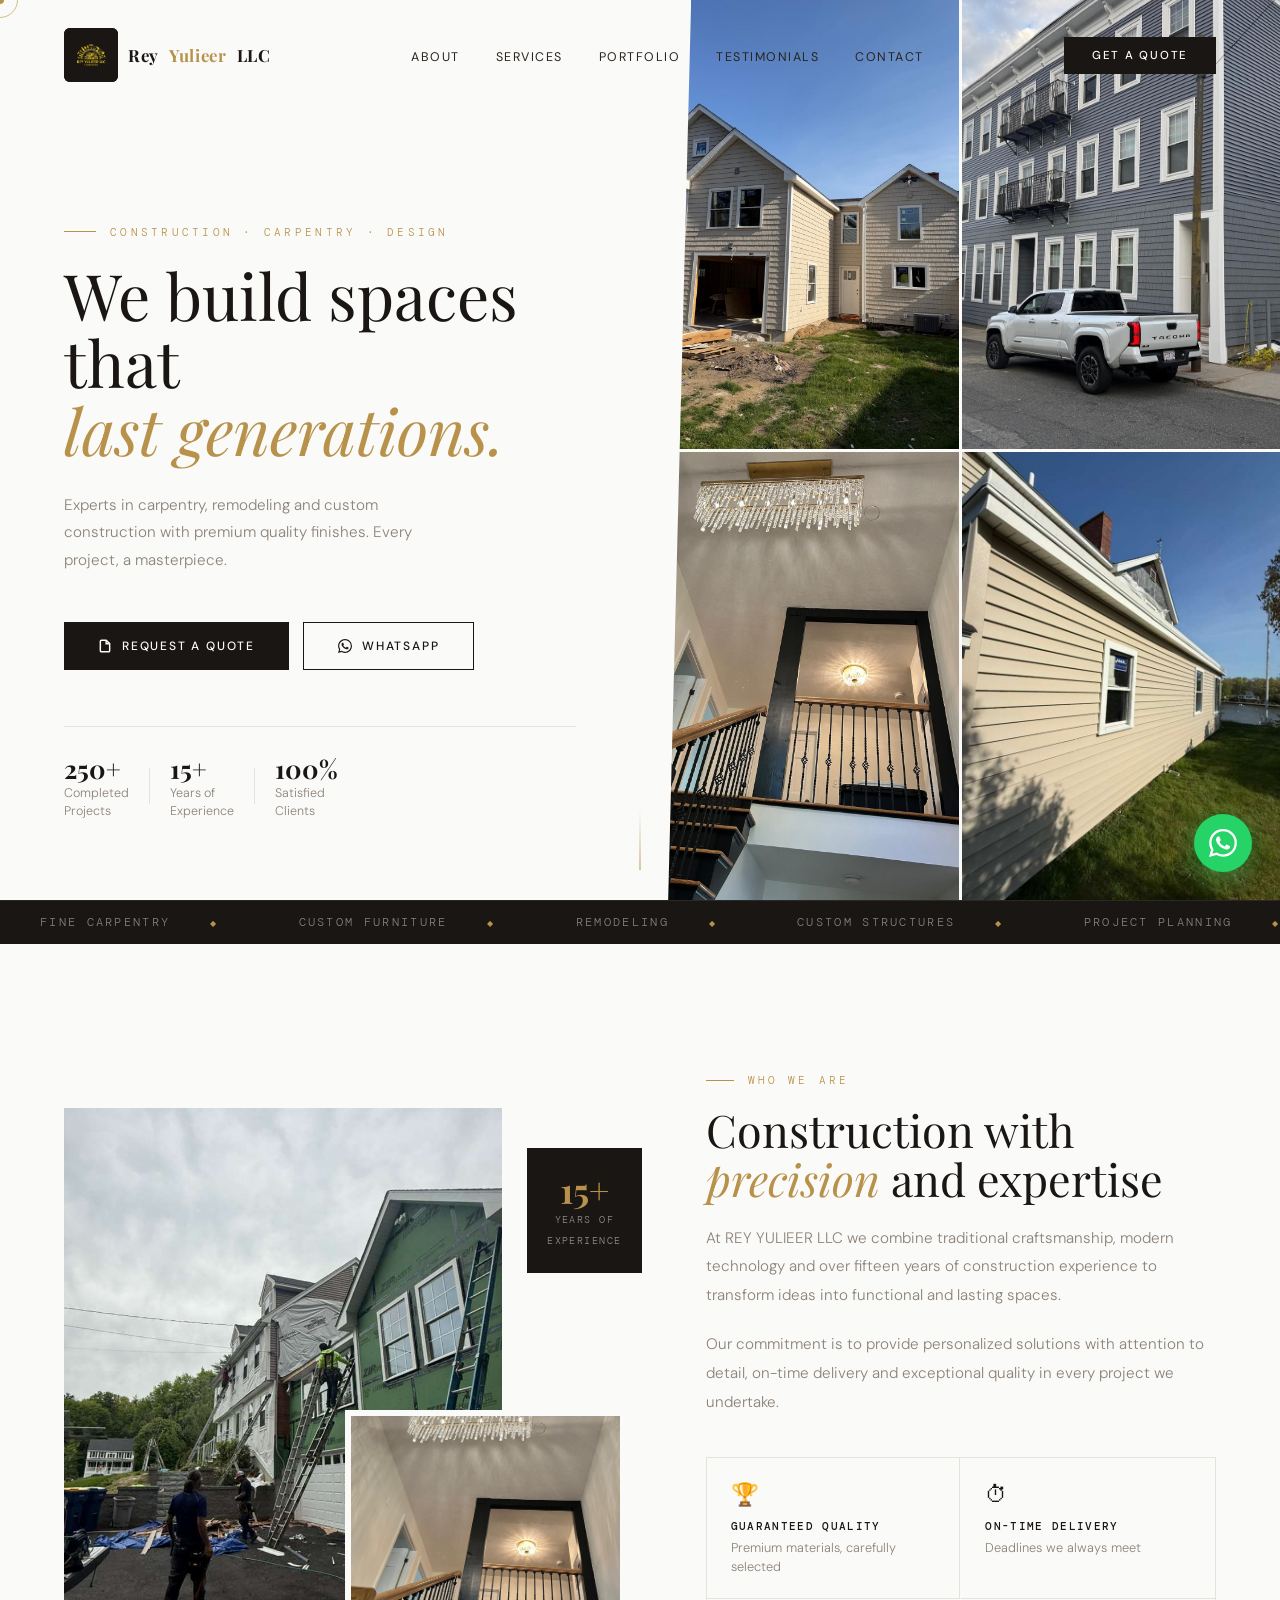
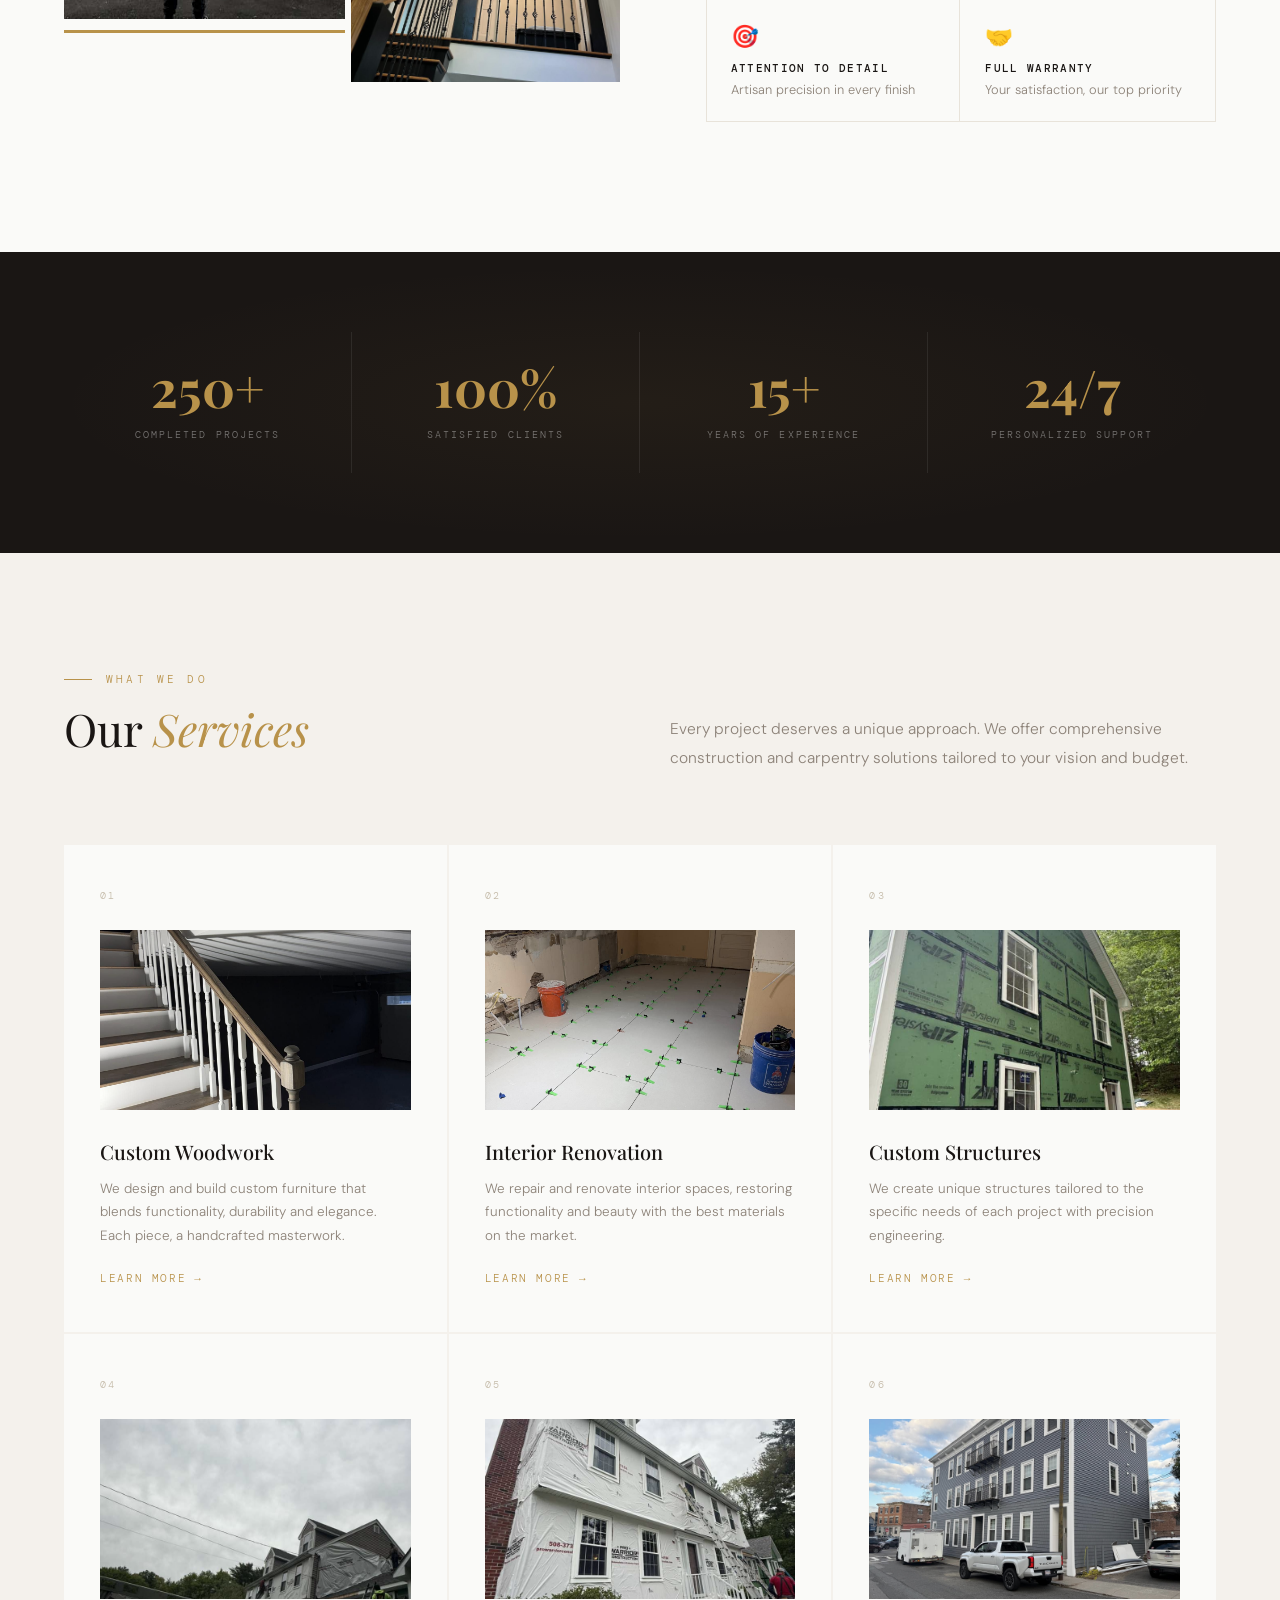
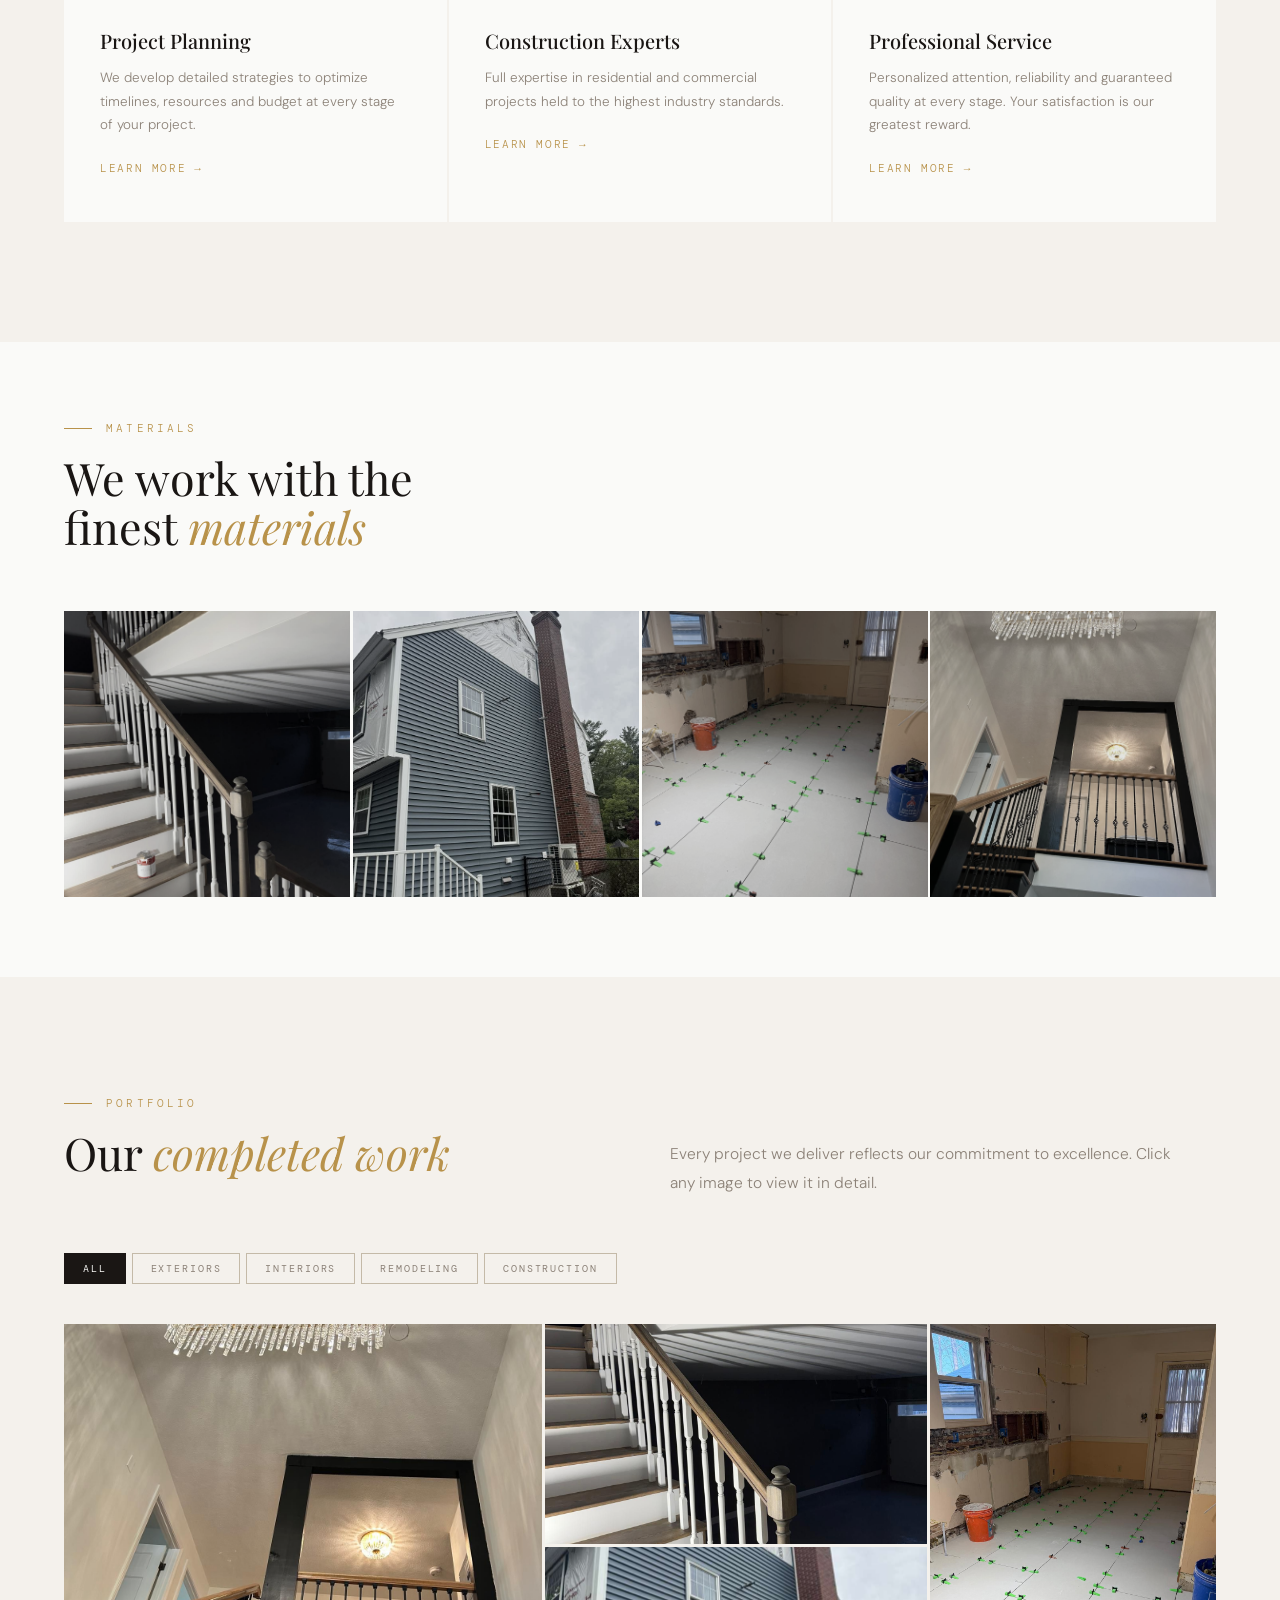
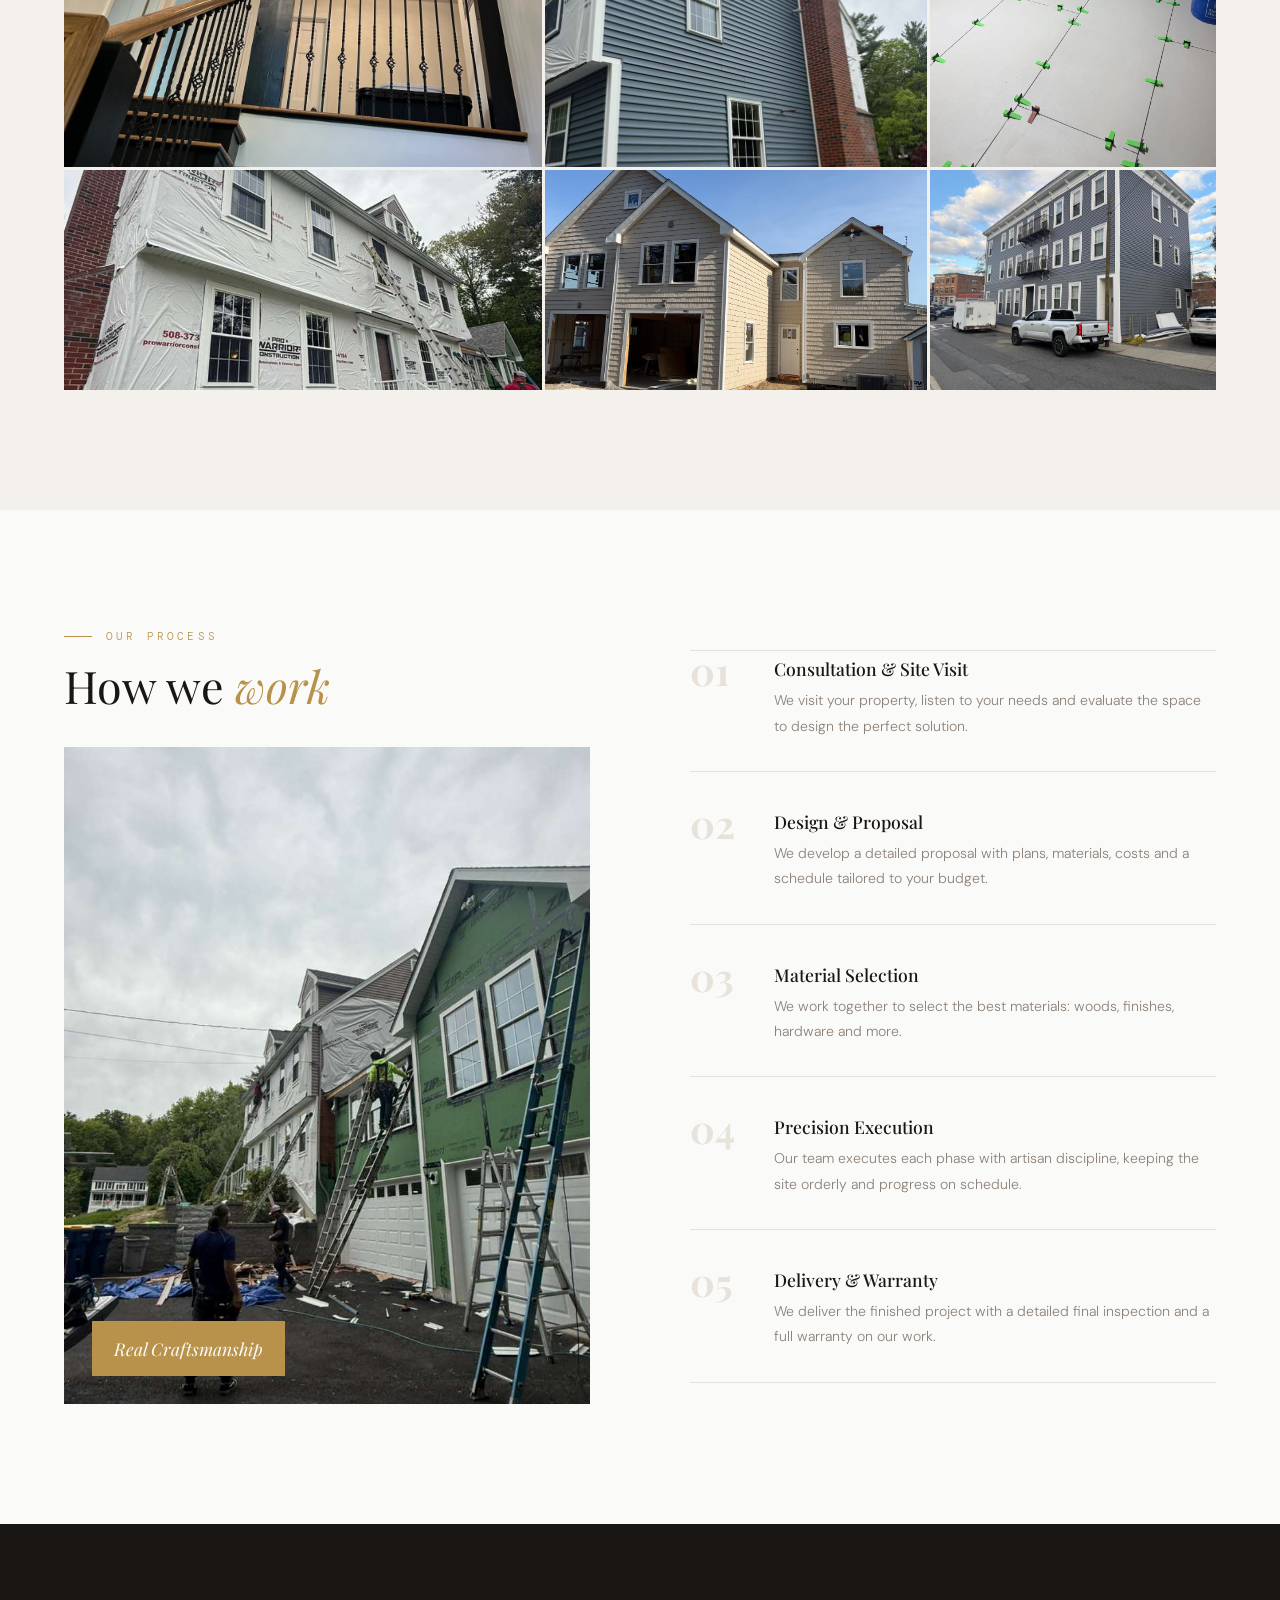
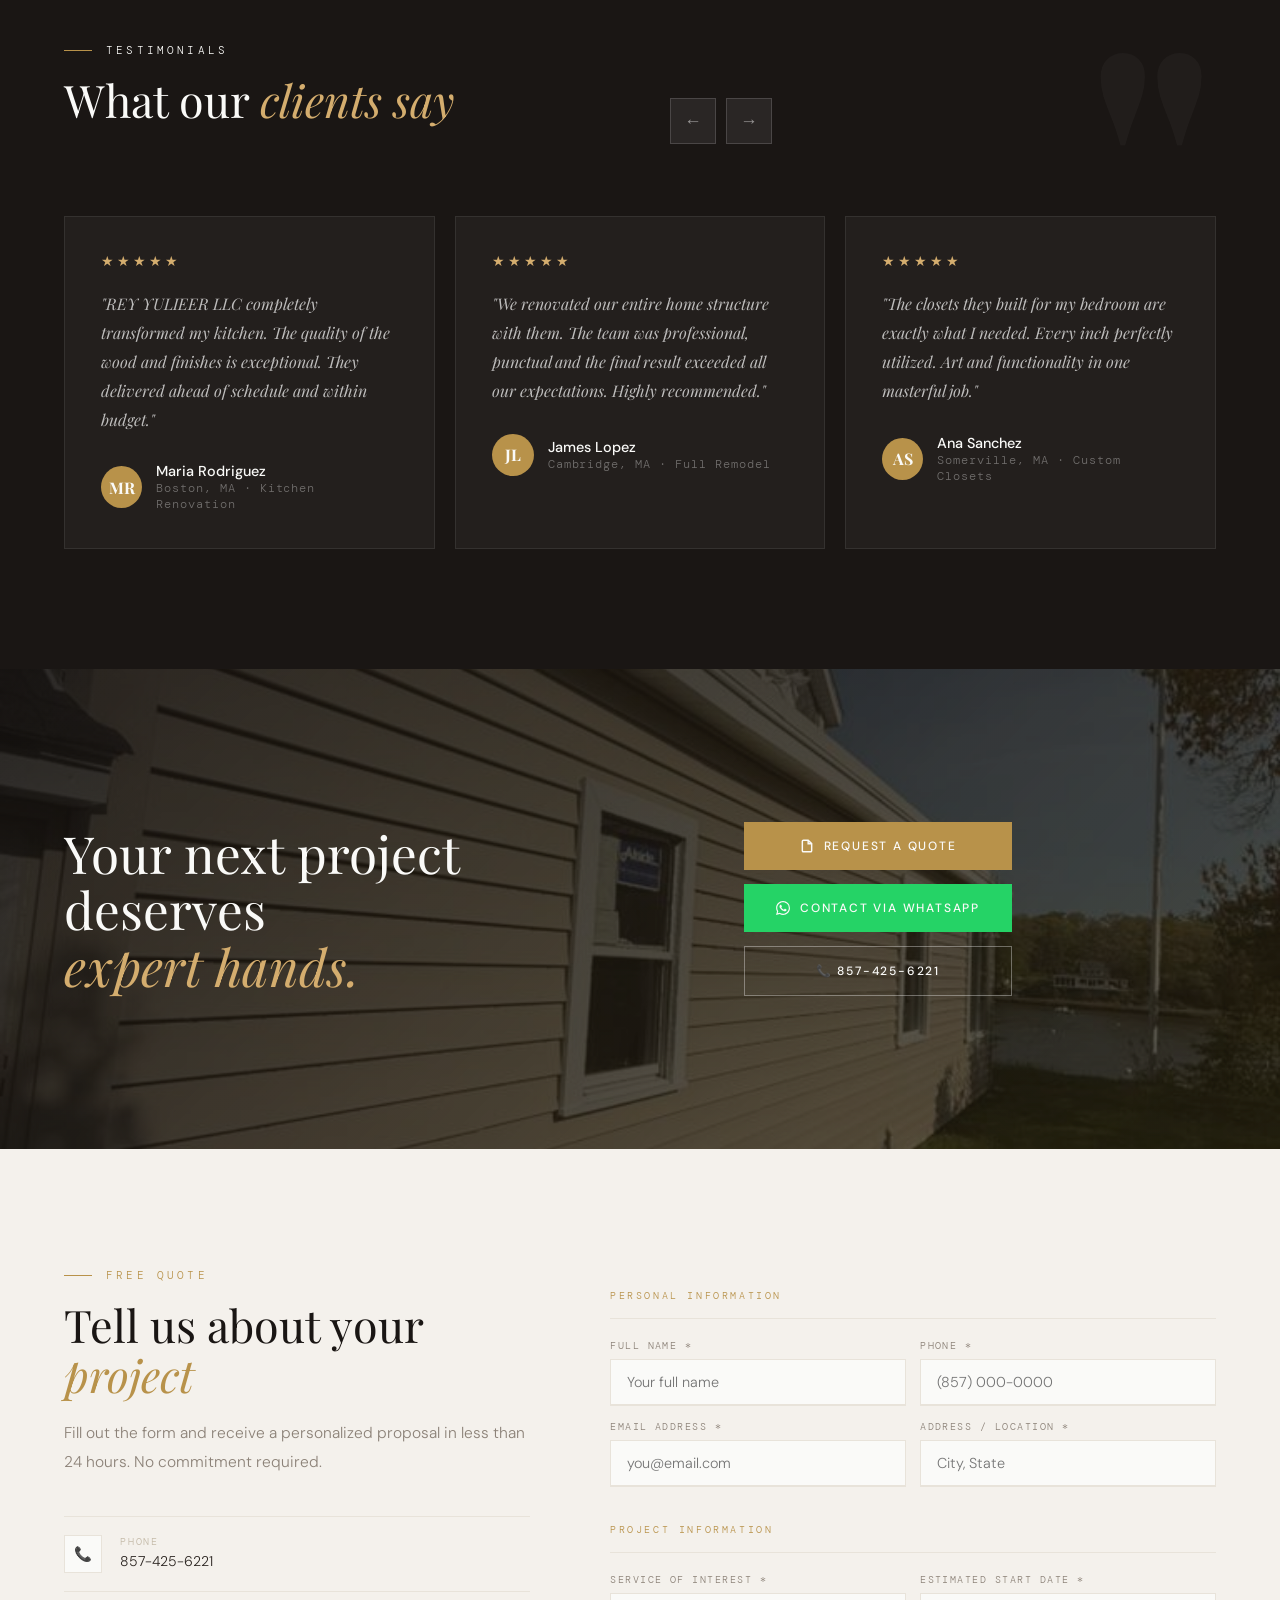
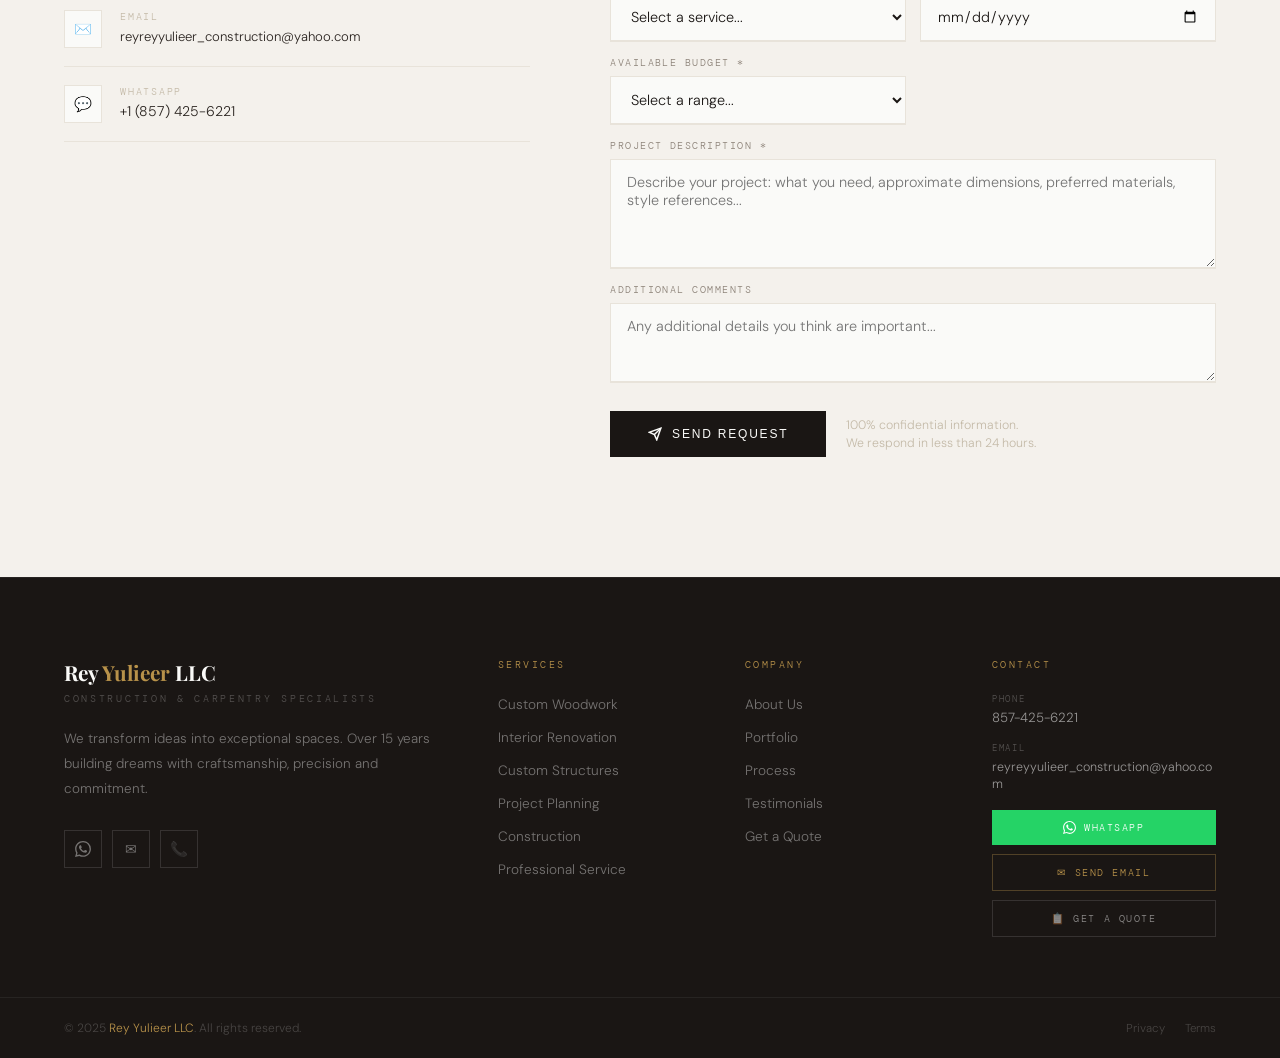
==== commit a058955b: "Fix logo: remove black background using mix-blend-mode screen on dark wrapper - Wrap nav logo img in" ====
--- a/rey-yulieer-llc.html
+++ b/rey-yulieer-llc.html
@@ -20,7 +20,9 @@
 <!-- NAV -->
 <nav id="nav">
   <a href="#" class="logo">
-    <img src="logotipo/IMG_1515.JPG.jpeg" alt="Rey Yulieer LLC Logo" class="nav-logo">
+    <span class="nav-logo-wrap">
+      <img src="logotipo/IMG_1515.JPG.jpeg" alt="Rey Yulieer LLC Logo" class="nav-logo">
+    </span>
     Rey <span>Yulieer</span> LLC
   </a>
   <ul class="nl">
--- a/styles.css
+++ b/styles.css
@@ -842,17 +842,21 @@
 }
 
 /* ─── NAV LOGO ─── */
+/* The JPEG has a black background. mix-blend-mode:screen on a dark wrapper
+   makes the black invisible and lets only the gold illustration show through. */
+.nav-logo-wrap {
+  background: var(--charcoal);
+  border-radius: 6px;
+  display: flex; align-items: center; justify-content: center;
+  overflow: hidden;
+  flex-shrink: 0;
+  width: 54px; height: 54px;
+}
 .nav-logo {
-  width: 38px; height: 38px;
+  width: 100%; height: 100%;
   object-fit: contain;
-  border-radius: 50%;
-  border: 1.5px solid var(--gold);
-  background: var(--charcoal);
-  padding: 2px;
-  flex-shrink: 0;
-}
-.logo {
-  display: flex; align-items: center; gap: 10px;
+  mix-blend-mode: screen;
+  display: block;
 }
 
 /* ─── PORTFOLIO FILTERED MODE (gallery) ─── */
@@ -908,7 +912,7 @@
   nav.s    { padding: 12px 20px; }
   .nl, .nav-quote { display: none; }
   .ham     { display: flex; }
-  .nav-logo { width: 32px; height: 32px; }
+  .nav-logo-wrap { width: 44px; height: 44px; }
 
   #hero    { flex-direction: column; height: auto; min-height: 100svh; }
   .hero-left  { width: 100%; padding: 110px 20px 56px; }
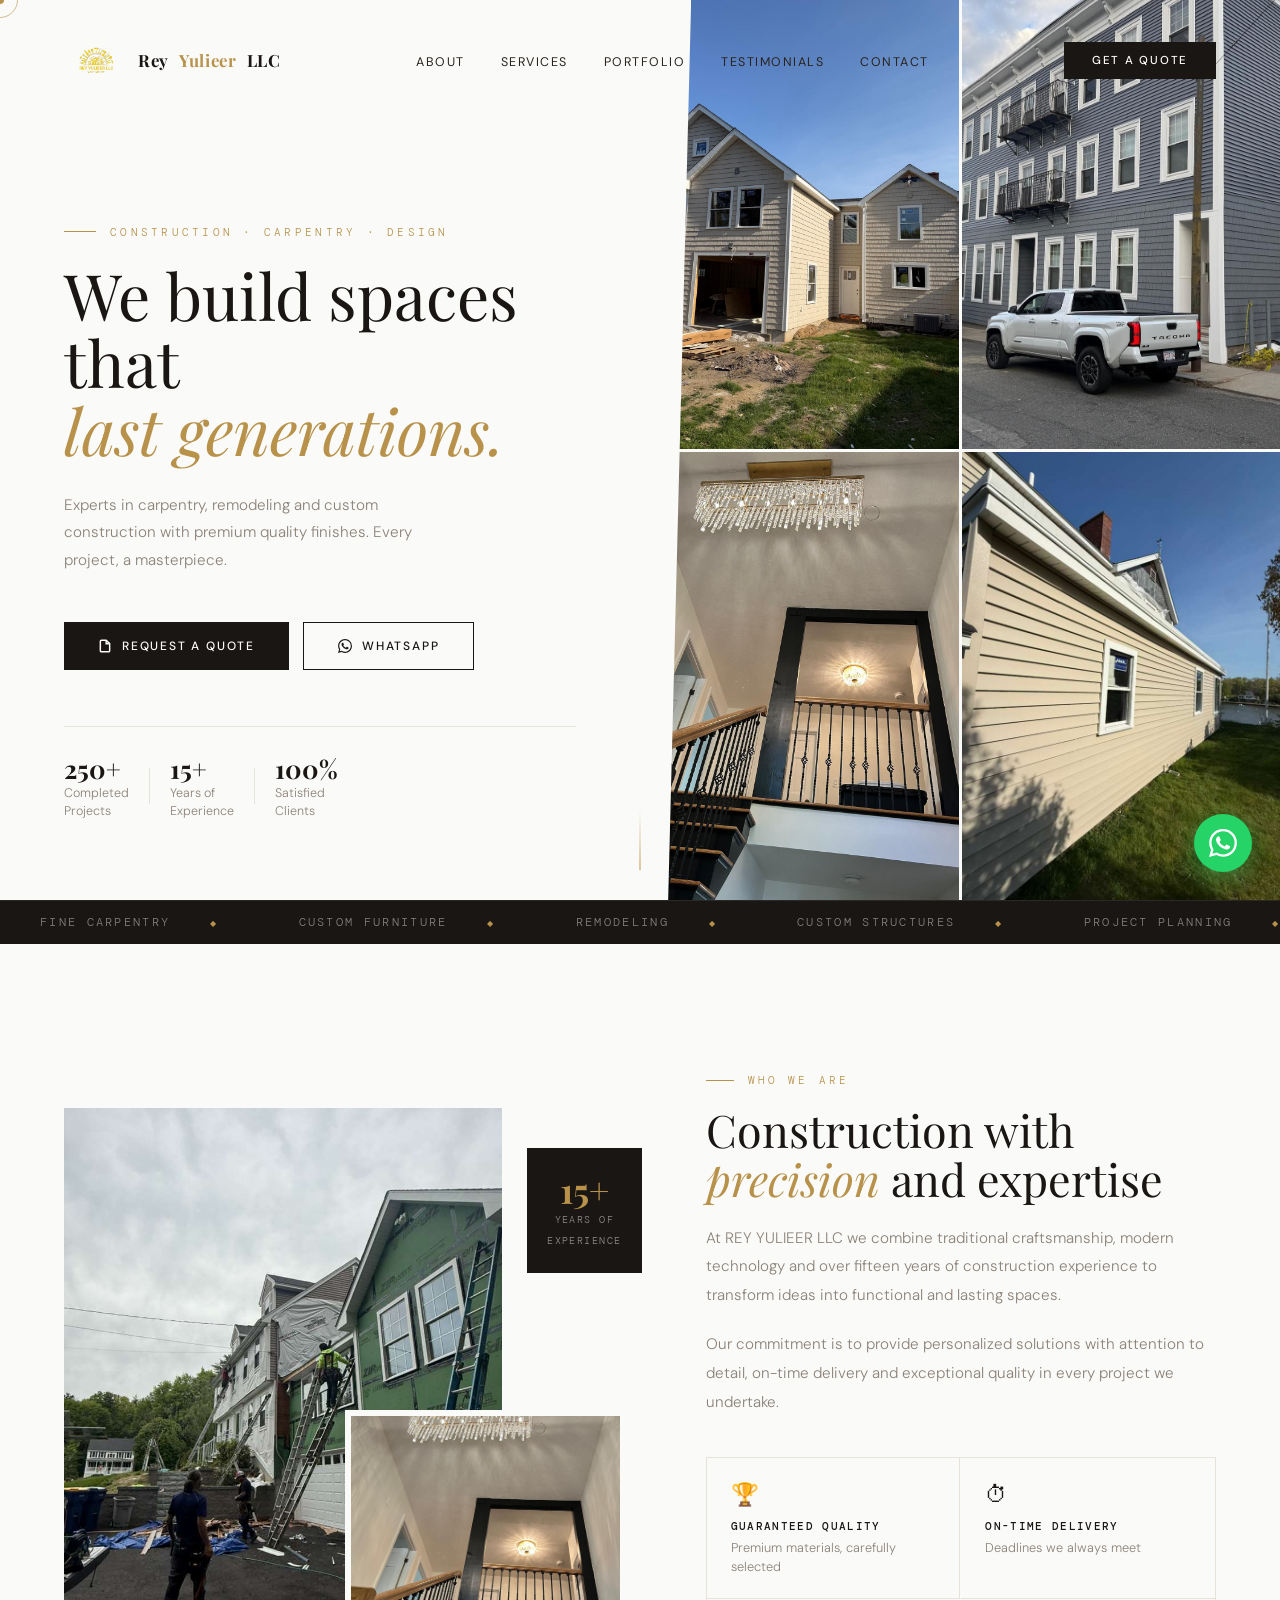
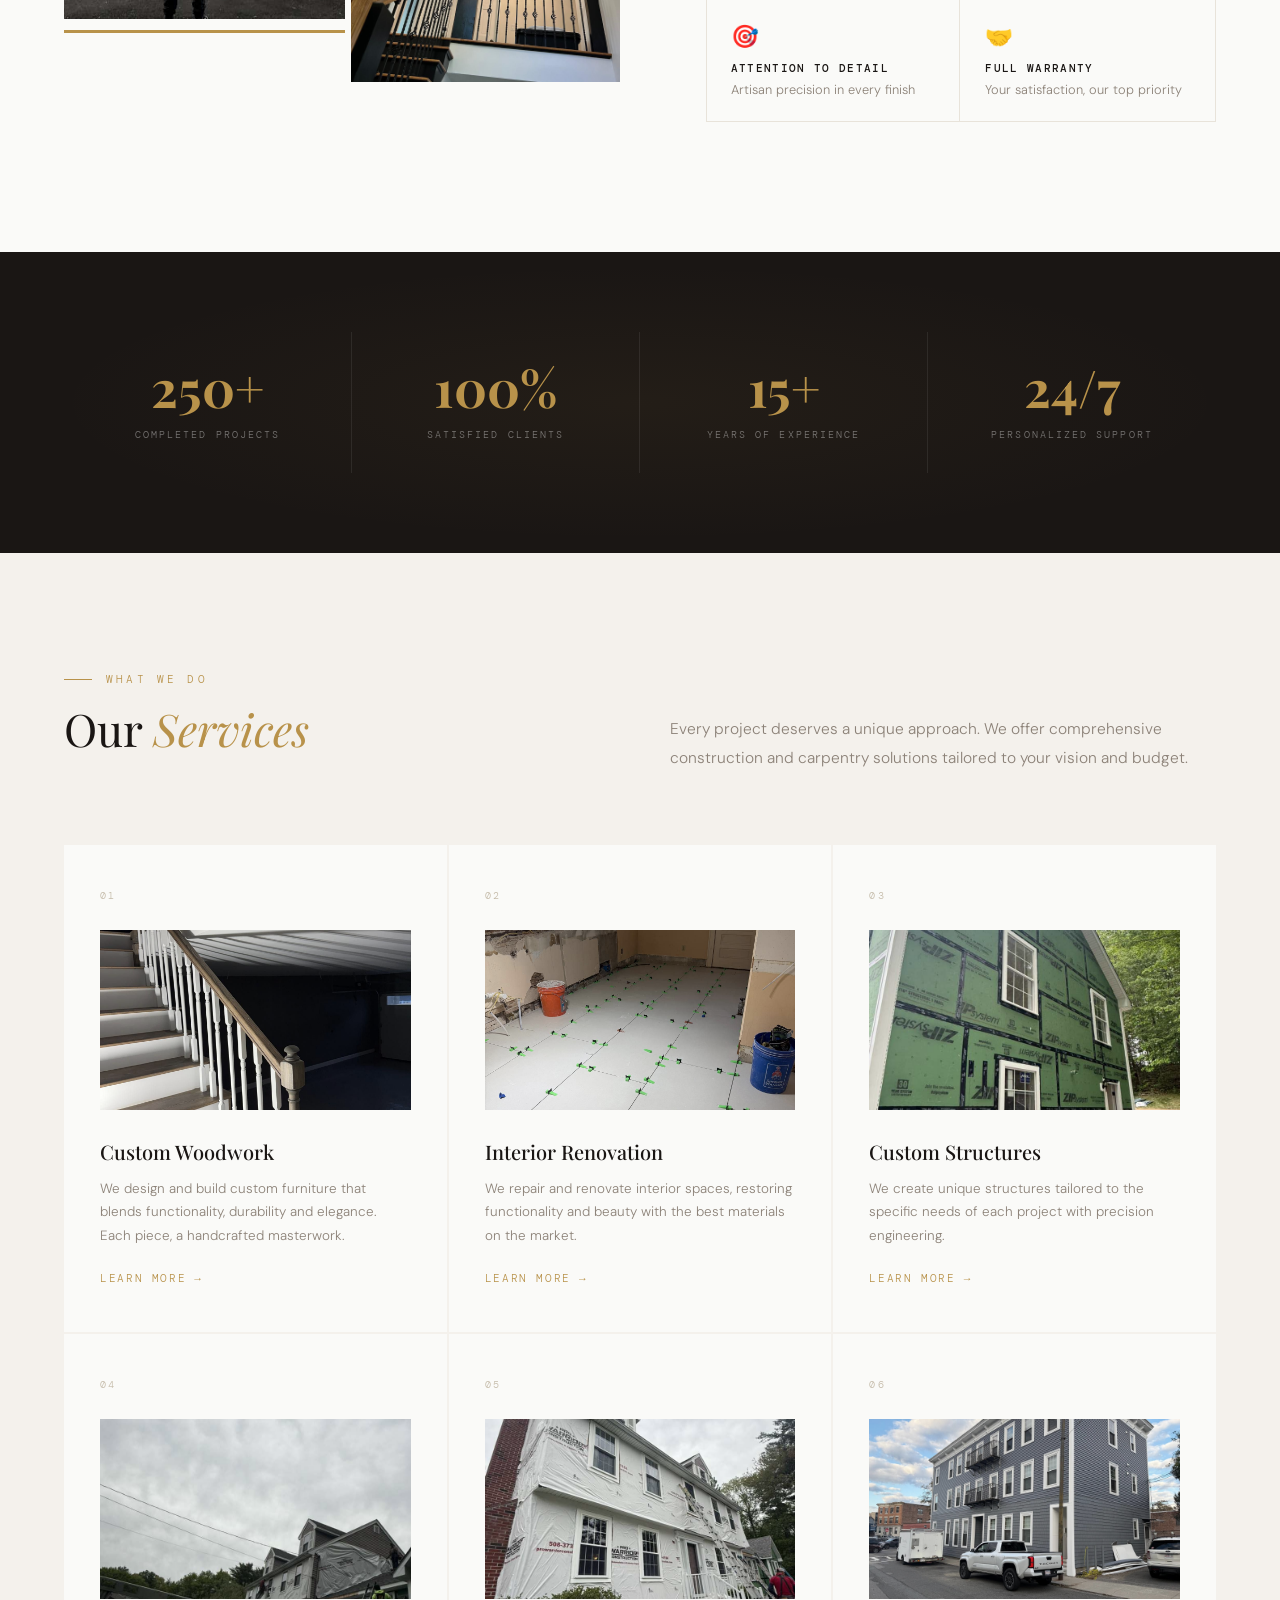
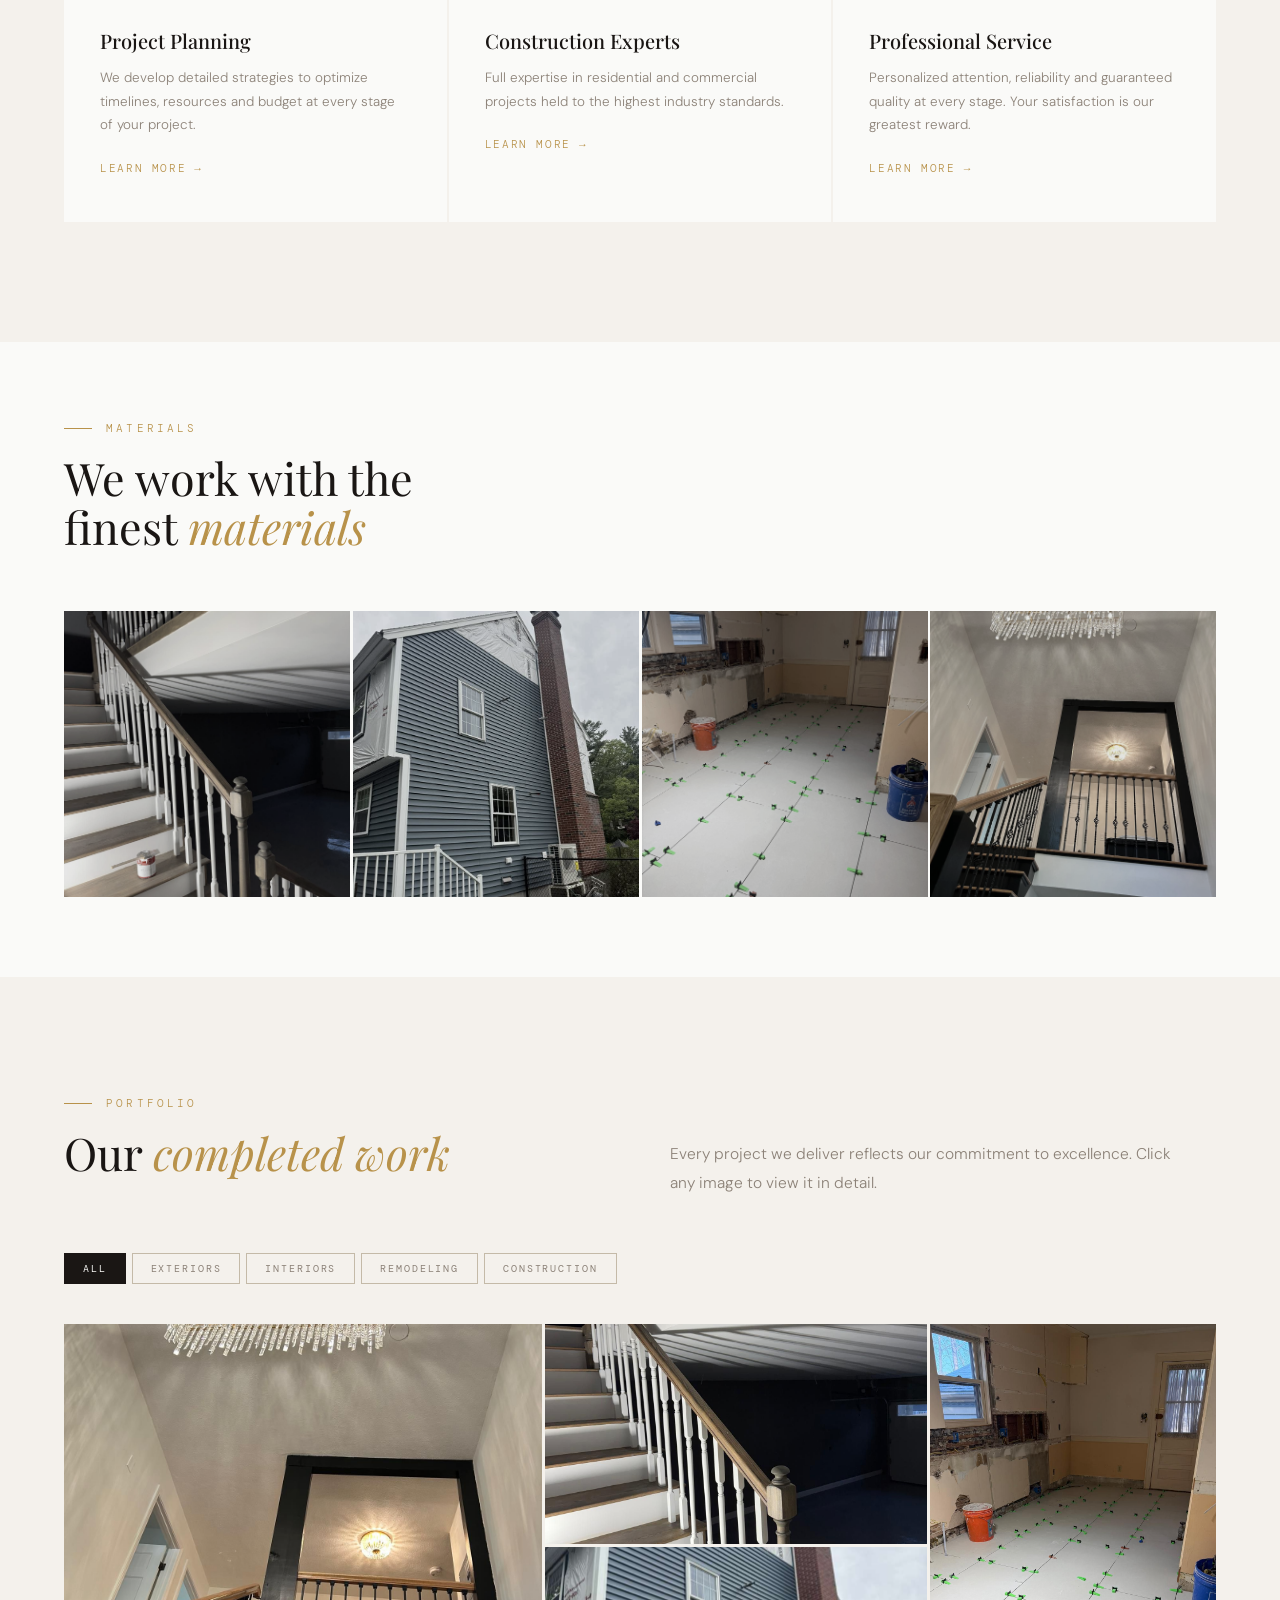
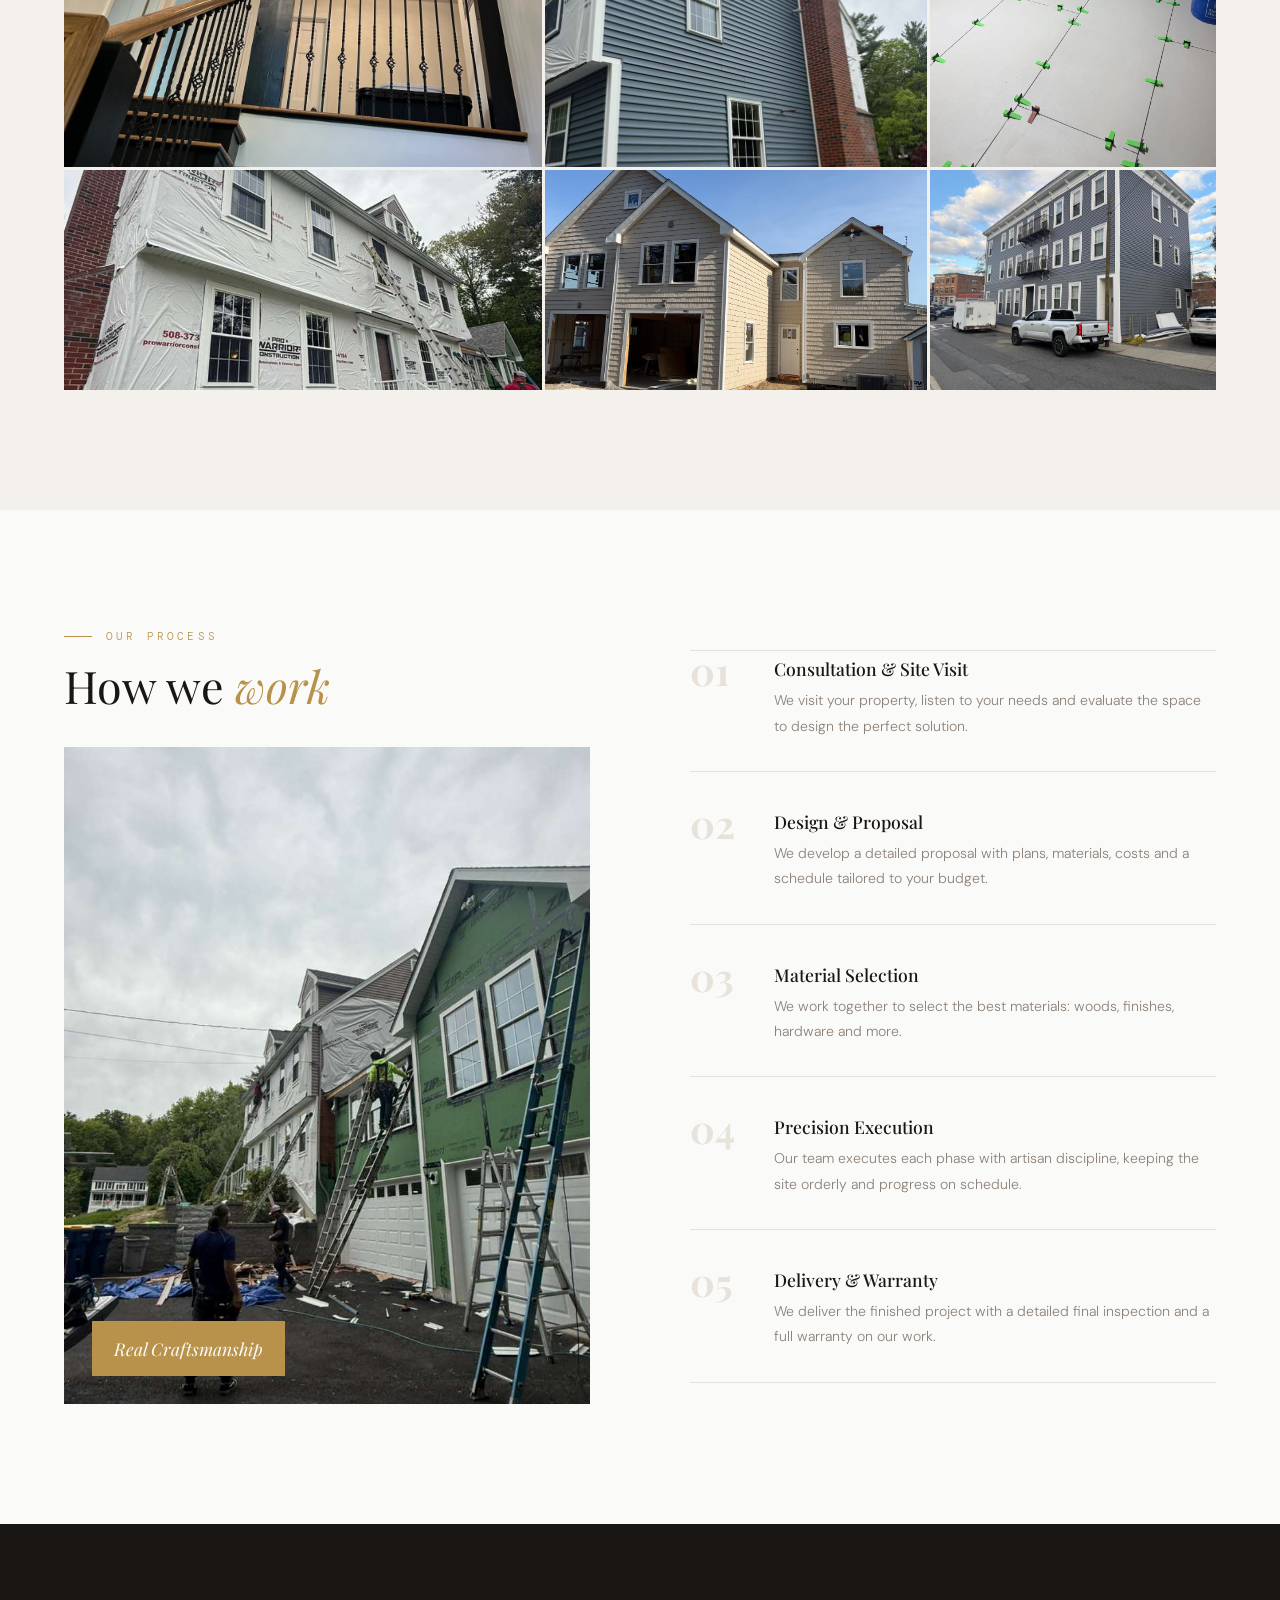
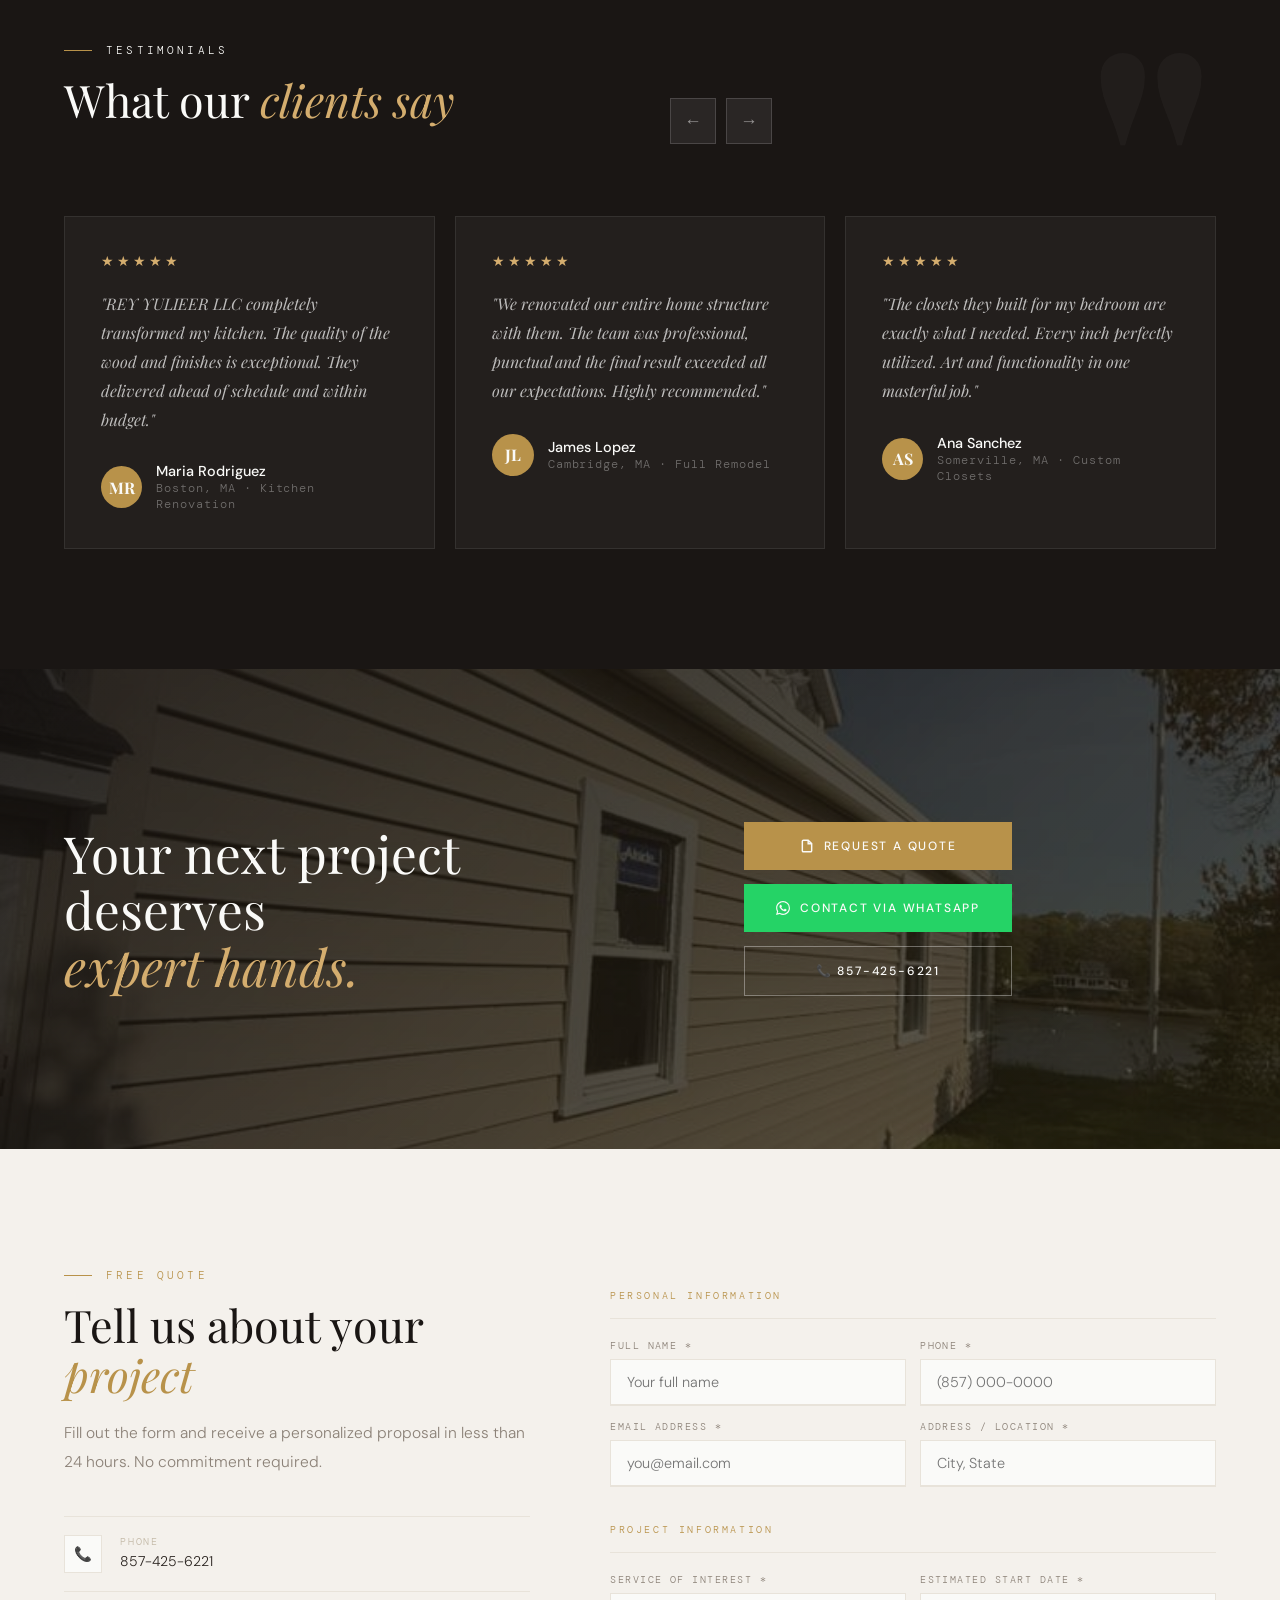
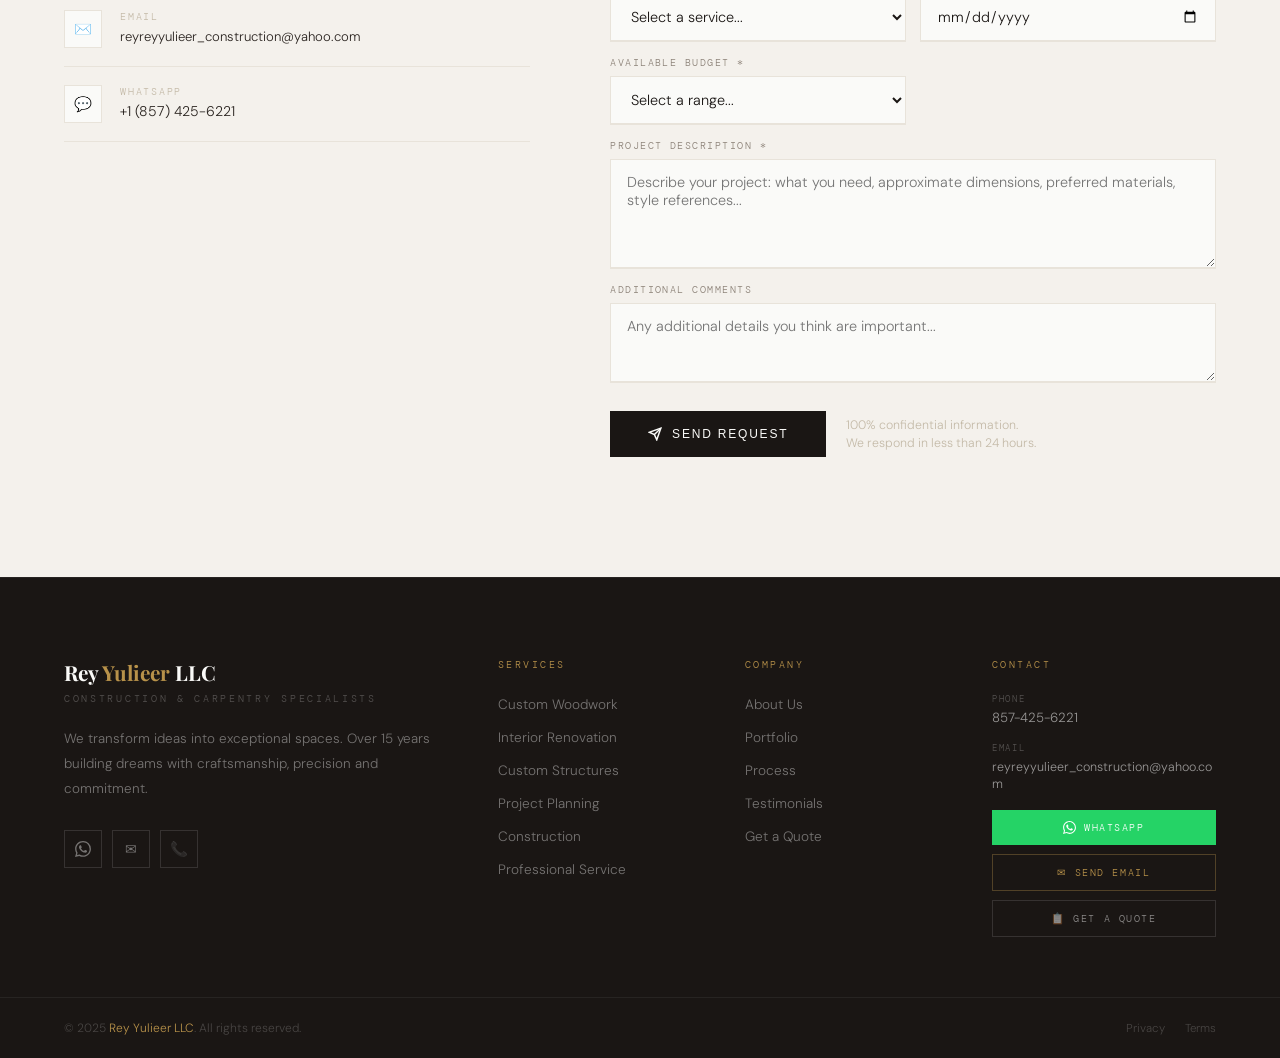
==== commit e16e5fd7: "Fix logo: true transparent PNG, no black background - Convert JPEG to PNG (logo.png) removing black " ====
--- a/rey-yulieer-llc.html
+++ b/rey-yulieer-llc.html
@@ -20,9 +20,7 @@
 <!-- NAV -->
 <nav id="nav">
   <a href="#" class="logo">
-    <span class="nav-logo-wrap">
-      <img src="logotipo/IMG_1515.JPG.jpeg" alt="Rey Yulieer LLC Logo" class="nav-logo">
-    </span>
+    <img src="logotipo/logo.png" alt="Rey Yulieer LLC Logo" class="nav-logo">
     Rey <span>Yulieer</span> LLC
   </a>
   <ul class="nl">
--- a/styles.css
+++ b/styles.css
@@ -842,21 +842,13 @@
 }
 
 /* ─── NAV LOGO ─── */
-/* The JPEG has a black background. mix-blend-mode:screen on a dark wrapper
-   makes the black invisible and lets only the gold illustration show through. */
-.nav-logo-wrap {
-  background: var(--charcoal);
-  border-radius: 6px;
-  display: flex; align-items: center; justify-content: center;
-  overflow: hidden;
+/* Transparent PNG — no background, no blend tricks needed */
+.nav-logo {
+  height: 64px;
+  width: auto;
+  object-fit: contain;
+  display: block;
   flex-shrink: 0;
-  width: 54px; height: 54px;
-}
-.nav-logo {
-  width: 100%; height: 100%;
-  object-fit: contain;
-  mix-blend-mode: screen;
-  display: block;
 }
 
 /* ─── PORTFOLIO FILTERED MODE (gallery) ─── */
@@ -912,7 +904,7 @@
   nav.s    { padding: 12px 20px; }
   .nl, .nav-quote { display: none; }
   .ham     { display: flex; }
-  .nav-logo-wrap { width: 44px; height: 44px; }
+  .nav-logo { height: 52px; }
 
   #hero    { flex-direction: column; height: auto; min-height: 100svh; }
   .hero-left  { width: 100%; padding: 110px 20px 56px; }
